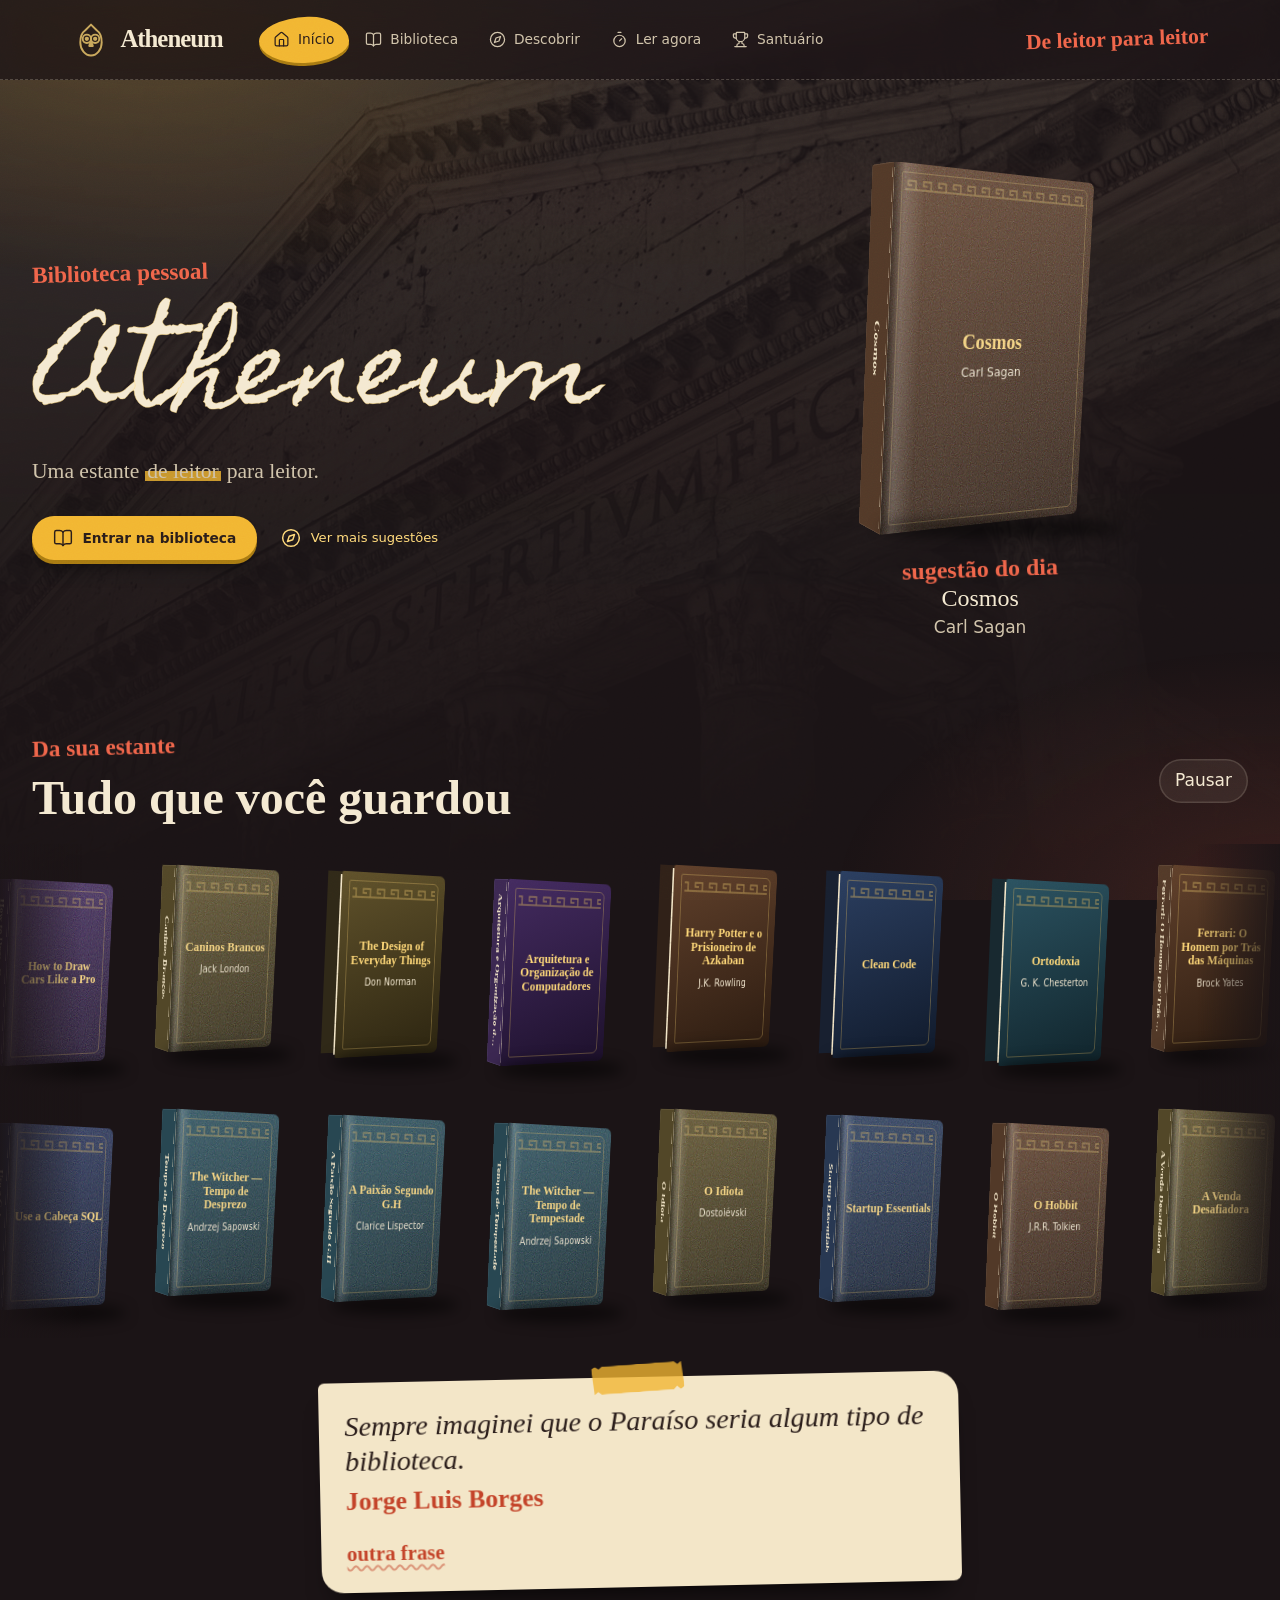
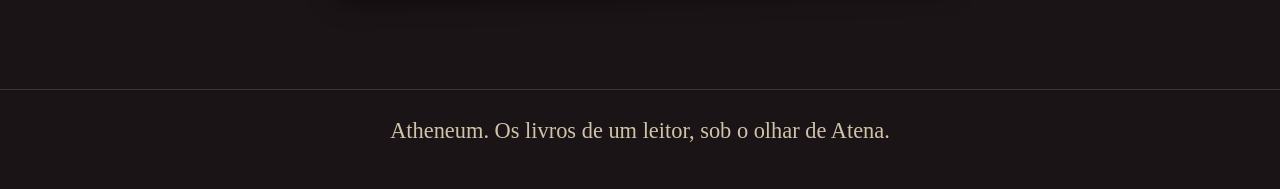
==== index.html @ 056f15be "first commit" ====
<!DOCTYPE html>
<html lang="pt-BR">
<head>
  <meta charset="UTF-8">
  <meta name="viewport" content="width=device-width, initial-scale=1">
  <title>Atheneum | A biblioteca de um leitor</title>
  <meta name="description" content="Atheneum: biblioteca pessoal para cadastrar livros, registrar a página atual, escrever anotações, montar listas e acompanhar o progresso de leitura. Sem conta, direto no navegador.">
  <meta name="theme-color" content="#1b1416">
  <meta name="robots" content="index, follow, max-image-preview:large">
  <!-- Troque SEU-DOMINIO pelo endereço publicado (ex.: atheneum.vercel.app) e rode: node scripts/gerar-seo.mjs -->
  <link rel="canonical" href="https://SEU-DOMINIO/">
  <meta property="og:type" content="website">
  <meta property="og:locale" content="pt_BR">
  <meta property="og:site_name" content="Atheneum">
  <meta property="og:title" content="Atheneum | Biblioteca pessoal">
  <meta property="og:description" content="Cadastre livros, registre a página atual, escreva anotações e monte listas. Sem conta, direto no navegador.">
  <meta property="og:url" content="https://SEU-DOMINIO/">
  <meta property="og:image" content="https://SEU-DOMINIO/img/fundo/pantheon-hero.jpg">
  <meta name="twitter:card" content="summary_large_image">
  <link rel="alternate" type="text/plain" href="llms.txt" title="Resumo para assistentes de IA">
  <!--SEO-INICIO-->
  <script type="application/ld+json">{"@context":"https://schema.org","@type":"CollectionPage","name":"Atheneum | Biblioteca pessoal","url":"https://SEU-DOMINIO/","inLanguage":"pt-BR","description":"Coleção pessoal de livros: clássicos, ficção e livros de ofício.","mainEntity":{"@type":"ItemList","numberOfItems":137,"itemListElement":[{"@type":"ListItem","position":1,"item":{"@type":"Book","name":"A Abolição do Homem","author":{"@type":"Person","name":"C. S. Lewis"}}},{"@type":"ListItem","position":2,"item":{"@type":"Book","name":"As Crônicas de Nárnia","author":{"@type":"Person","name":"C. S. Lewis"}}},{"@type":"ListItem","position":3,"item":{"@type":"Book","name":"Cartas de um Diabo a seu Aprendiz","author":{"@type":"Person","name":"C. S. Lewis"}}},{"@type":"ListItem","position":4,"item":{"@type":"Book","name":"Cristianismo Puro e Simples","author":{"@type":"Person","name":"C. S. Lewis"}}},{"@type":"ListItem","position":5,"item":{"@type":"Book","name":"O Grande Divórcio","author":{"@type":"Person","name":"C. S. Lewis"}}},{"@type":"ListItem","position":6,"item":{"@type":"Book","name":"O Peso da Glória","author":{"@type":"Person","name":"C. S. Lewis"}}},{"@type":"ListItem","position":7,"item":{"@type":"Book","name":"O Problema da Dor","author":{"@type":"Person","name":"C. S. Lewis"}}},{"@type":"ListItem","position":8,"item":{"@type":"Book","name":"Os Quatro Amores","author":{"@type":"Person","name":"C. S. Lewis"}}},{"@type":"ListItem","position":9,"item":{"@type":"Book","name":"Reflexões Cristãs","author":{"@type":"Person","name":"C. S. Lewis"}}},{"@type":"ListItem","position":10,"item":{"@type":"Book","name":"A Senhoria","author":{"@type":"Person","name":"Dostoiévski"}}},{"@type":"ListItem","position":11,"item":{"@type":"Book","name":"Crime e Castigo","author":{"@type":"Person","name":"Dostoiévski"}}},{"@type":"ListItem","position":12,"item":{"@type":"Book","name":"Memórias do Subsolo","author":{"@type":"Person","name":"Dostoiévski"}}},{"@type":"ListItem","position":13,"item":{"@type":"Book","name":"Noites Brancas","author":{"@type":"Person","name":"Dostoiévski"}}},{"@type":"ListItem","position":14,"item":{"@type":"Book","name":"O Idiota","author":{"@type":"Person","name":"Dostoiévski"}}},{"@type":"ListItem","position":15,"item":{"@type":"Book","name":"Os Irmãos Karamazov","author":{"@type":"Person","name":"Dostoiévski"}}},{"@type":"ListItem","position":16,"item":{"@type":"Book","name":"Gente Pobre","author":{"@type":"Person","name":"Dostoiévski"}}},{"@type":"ListItem","position":17,"item":{"@type":"Book","name":"A Inocência do Padre Brown","author":{"@type":"Person","name":"G. K. Chesterton"}}},{"@type":"ListItem","position":18,"item":{"@type":"Book","name":"A Sabedoria do Padre Brown","author":{"@type":"Person","name":"G. K. Chesterton"}}},{"@type":"ListItem","position":19,"item":{"@type":"Book","name":"O Homem Eterno","author":{"@type":"Person","name":"G. K. Chesterton"}}},{"@type":"ListItem","position":20,"item":{"@type":"Book","name":"O Homem que era Quinta-Feira","author":{"@type":"Person","name":"G. K. Chesterton"}}},{"@type":"ListItem","position":21,"item":{"@type":"Book","name":"O Que Há de Errado com o Mundo","author":{"@type":"Person","name":"G. K. Chesterton"}}},{"@type":"ListItem","position":22,"item":{"@type":"Book","name":"Ortodoxia","author":{"@type":"Person","name":"G. K. Chesterton"}}},{"@type":"ListItem","position":23,"item":{"@type":"Book","name":"A Morte de Ivan Ilitch","author":{"@type":"Person","name":"Liev Tolstói"}}},{"@type":"ListItem","position":24,"item":{"@type":"Book","name":"Guerra e Paz","author":{"@type":"Person","name":"Liev Tolstói"}}},{"@type":"ListItem","position":25,"item":{"@type":"Book","name":"De Quanta Terra Precisa o Homem","author":{"@type":"Person","name":"Liev Tolstói"}}},{"@type":"ListItem","position":26,"item":{"@type":"Book","name":"Anna Karienina","author":{"@type":"Person","name":"Liev Tolstói"}}},{"@type":"ListItem","position":27,"item":{"@type":"Book","name":"A Hora da Estrela","author":{"@type":"Person","name":"Clarice Lispector"}}},{"@type":"ListItem","position":28,"item":{"@type":"Book","name":"Água Viva","author":{"@type":"Person","name":"Clarice Lispector"}}},{"@type":"ListItem","position":29,"item":{"@type":"Book","name":"A Paixão Segundo G.H","author":{"@type":"Person","name":"Clarice Lispector"}}},{"@type":"ListItem","position":30,"item":{"@type":"Book","name":"Perto do Coração Selvagem","author":{"@type":"Person","name":"Clarice Lispector"}}},{"@type":"ListItem","position":31,"item":{"@type":"Book","name":"Ilíada","author":{"@type":"Person","name":"Homero"}}},{"@type":"ListItem","position":32,"item":{"@type":"Book","name":"Odisseia","author":{"@type":"Person","name":"Homero"}}},{"@type":"ListItem","position":33,"item":{"@type":"Book","name":"Meditações","author":{"@type":"Person","name":"Marco Aurélio"}}},{"@type":"ListItem","position":34,"item":{"@type":"Book","name":"Além do Bem e do Mal","author":{"@type":"Person","name":"Nietzsche"}}},{"@type":"ListItem","position":35,"item":{"@type":"Book","name":"A Arte de Ter Razão","author":{"@type":"Person","name":"Arthur Schopenhauer"}}},{"@type":"ListItem","position":36,"item":{"@type":"Book","name":"A República","author":{"@type":"Person","name":"Platão"}}},{"@type":"ListItem","position":37,"item":{"@type":"Book","name":"O Mito de Sísifo","author":{"@type":"Person","name":"Camus"}}},{"@type":"ListItem","position":38,"item":{"@type":"Book","name":"O Estrangeiro","author":{"@type":"Person","name":"Camus"}}},{"@type":"ListItem","position":39,"item":{"@type":"Book","name":"O Herói de Mil Faces","author":{"@type":"Person","name":"Joseph Campbell"}}},{"@type":"ListItem","position":40,"item":{"@type":"Book","name":"Confissões","author":{"@type":"Person","name":"Santo Agostinho"}}},{"@type":"ListItem","position":41,"item":{"@type":"Book","name":"Decadência do Ocidente","author":{"@type":"Person","name":"Spengler"}}},{"@type":"ListItem","position":42,"item":{"@type":"Book","name":"As Ideias Têm Consequências","author":{"@type":"Person","name":"Richard Weaver"}}},{"@type":"ListItem","position":43,"item":{"@type":"Book","name":"A Última Superstição: Refutando o Neoateísmo","author":{"@type":"Person","name":"Edward Feser"}}},{"@type":"ListItem","position":44,"item":{"@type":"Book","name":"O Ego é Seu Inimigo","author":{"@type":"Person","name":"Ryan Holiday"}}},{"@type":"ListItem","position":45,"item":{"@type":"Book","name":"O Erro de Descartes","author":{"@type":"Person","name":"Antônio Damásio"}}},{"@type":"ListItem","position":46,"item":{"@type":"Book","name":"Walden","author":{"@type":"Person","name":"Thoreau"}}},{"@type":"ListItem","position":47,"item":{"@type":"Book","name":"O Príncipe","author":{"@type":"Person","name":"Maquiavel"}}},{"@type":"ListItem","position":48,"item":{"@type":"Book","name":"A Arte da Guerra","author":{"@type":"Person","name":"Sun Tzu"}}},{"@type":"ListItem","position":49,"item":{"@type":"Book","name":"1984","author":{"@type":"Person","name":"George Orwell"}}},{"@type":"ListItem","position":50,"item":{"@type":"Book","name":"O Conde de Monte Cristo","author":{"@type":"Person","name":"Dumas"}}},{"@type":"ListItem","position":51,"item":{"@type":"Book","name":"Caninos Brancos","author":{"@type":"Person","name":"Jack London"}}},{"@type":"ListItem","position":52,"item":{"@type":"Book","name":"Caçando Carneiros","author":{"@type":"Person","name":"Murakami"}}},{"@type":"ListItem","position":53,"item":{"@type":"Book","name":"O Retrato de Dorian Gray","author":{"@type":"Person","name":"Oscar Wilde"}}},{"@type":"ListItem","position":54,"item":{"@type":"Book","name":"O Velho e o Mar","author":{"@type":"Person","name":"Hemingway"}}},{"@type":"ListItem","position":55,"item":{"@type":"Book","name":"Sidarta","author":{"@type":"Person","name":"Hermann Hesse"}}},{"@type":"ListItem","position":56,"item":{"@type":"Book","name":"O Despertar da Menina Prim"}},{"@type":"ListItem","position":57,"item":{"@type":"Book","name":"Sapiens","author":{"@type":"Person","name":"Yuval Noah Harari"}}},{"@type":"ListItem","position":58,"item":{"@type":"Book","name":"A Jornada da Humanidade","author":{"@type":"Person","name":"Oded Galor"}}},{"@type":"ListItem","position":59,"item":{"@type":"Book","name":"Princípios","author":{"@type":"Person","name":"Ray Dalio"}}},{"@type":"ListItem","position":60,"item":{"@type":"Book","name":"The Witcher — A Espada do Destino","author":{"@type":"Person","name":"Andrzej Sapowski"}}},{"@type":"ListItem","position":61,"item":{"@type":"Book","name":"The Witcher — A Senhora do Lago","author":{"@type":"Person","name":"Andrzej Sapowski"}}},{"@type":"ListItem","position":62,"item":{"@type":"Book","name":"The Witcher — A Torre da Andorinha","author":{"@type":"Person","name":"Andrzej Sapowski"}}},{"@type":"ListItem","position":63,"item":{"@type":"Book","name":"The Witcher — Batismo de Fogo","author":{"@type":"Person","name":"Andrzej Sapowski"}}},{"@type":"ListItem","position":64,"item":{"@type":"Book","name":"The Witcher — O Sangue dos Elfos","author":{"@type":"Person","name":"Andrzej Sapowski"}}},{"@type":"ListItem","position":65,"item":{"@type":"Book","name":"The Witcher — O Último Desejo","author":{"@type":"Person","name":"Andrzej Sapowski"}}},{"@type":"ListItem","position":66,"item":{"@type":"Book","name":"The Witcher — Tempo de Desprezo","author":{"@type":"Person","name":"Andrzej Sapowski"}}},{"@type":"ListItem","position":67,"item":{"@type":"Book","name":"The Witcher — Tempo de Tempestade","author":{"@type":"Person","name":"Andrzej Sapowski"}}},{"@type":"ListItem","position":68,"item":{"@type":"Book","name":"Harry Potter e a Câmara Secreta","author":{"@type":"Person","name":"J.K. Rowling"}}},{"@type":"ListItem","position":69,"item":{"@type":"Book","name":"Harry Potter e a Ordem da Fênix","author":{"@type":"Person","name":"J.K. Rowling"}}},{"@type":"ListItem","position":70,"item":{"@type":"Book","name":"Harry Potter e a Pedra Filosofal","author":{"@type":"Person","name":"J.K. Rowling"}}},{"@type":"ListItem","position":71,"item":{"@type":"Book","name":"Harry Potter e as Relíquias da Morte","author":{"@type":"Person","name":"J.K. Rowling"}}},{"@type":"ListItem","position":72,"item":{"@type":"Book","name":"Harry Potter e o Cálice de Fogo","author":{"@type":"Person","name":"J.K. Rowling"}}},{"@type":"ListItem","position":73,"item":{"@type":"Book","name":"Harry Potter e o Enigma do Príncipe","author":{"@type":"Person","name":"J.K. Rowling"}}},{"@type":"ListItem","position":74,"item":{"@type":"Book","name":"Harry Potter e o Prisioneiro de Azkaban","author":{"@type":"Person","name":"J.K. Rowling"}}},{"@type":"ListItem","position":75,"item":{"@type":"Book","name":"O Hobbit","author":{"@type":"Person","name":"J.R.R. Tolkien"}}},{"@type":"ListItem","position":76,"item":{"@type":"Book","name":"Senhor dos Anéis — A Sociedade do Anel","author":{"@type":"Person","name":"J.R.R. Tolkien"}}},{"@type":"ListItem","position":77,"item":{"@type":"Book","name":"Senhor dos Anéis — As Duas Torres","author":{"@type":"Person","name":"J.R.R. Tolkien"}}},{"@type":"ListItem","position":78,"item":{"@type":"Book","name":"Senhor dos Anéis — O Retorno do Rei","author":{"@type":"Person","name":"J.R.R. Tolkien"}}},{"@type":"ListItem","position":79,"item":{"@type":"Book","name":"O Silmarillion","author":{"@type":"Person","name":"J.R.R. Tolkien"}}},{"@type":"ListItem","position":80,"item":{"@type":"Book","name":"Contos Inacabados","author":{"@type":"Person","name":"J.R.R. Tolkien"}}},{"@type":"ListItem","position":81,"item":{"@type":"Book","name":"Os Filhos de Húrin","author":{"@type":"Person","name":"J.R.R. Tolkien"}}},{"@type":"ListItem","position":82,"item":{"@type":"Book","name":"Beren e Luthien","author":{"@type":"Person","name":"J.R.R. Tolkien"}}},{"@type":"ListItem","position":83,"item":{"@type":"Book","name":"A Queda de Gondolin","author":{"@type":"Person","name":"J.R.R. Tolkien"}}},{"@type":"ListItem","position":84,"item":{"@type":"Book","name":"A Queda de Númenor","author":{"@type":"Person","name":"J.R.R. Tolkien"}}},{"@type":"ListItem","position":85,"item":{"@type":"Book","name":"A Loja de Tudo"}},{"@type":"ListItem","position":86,"item":{"@type":"Book","name":"A Startup Enxuta"}},{"@type":"ListItem","position":87,"item":{"@type":"Book","name":"A Venda Desafiadora"}},{"@type":"ListItem","position":88,"item":{"@type":"Book","name":"Antifragile","author":{"@type":"Person","name":"Nassim Taleb"}}},{"@type":"ListItem","position":89,"item":{"@type":"Book","name":"Confissões de um Publicitário","author":{"@type":"Person","name":"David Ogilvy"}}},{"@type":"ListItem","position":90,"item":{"@type":"Book","name":"Elon Musk: Líderes e Números"}},{"@type":"ListItem","position":91,"item":{"@type":"Book","name":"Hábitos Atômicos","author":{"@type":"Person","name":"James Clear"}}},{"@type":"ListItem","position":92,"item":{"@type":"Book","name":"Made in America","author":{"@type":"Person","name":"Sam Walton"}}},{"@type":"ListItem","position":93,"item":{"@type":"Book","name":"Misbehaving","author":{"@type":"Person","name":"Richard Thaler"}}},{"@type":"ListItem","position":94,"item":{"@type":"Book","name":"Nada Pode me Ferir","author":{"@type":"Person","name":"David Goggins"}}},{"@type":"ListItem","position":95,"item":{"@type":"Book","name":"Never Split the Difference","author":{"@type":"Person","name":"Chris Voss"}}},{"@type":"ListItem","position":96,"item":{"@type":"Book","name":"O Homem mais Rico da Babilônia"}},{"@type":"ListItem","position":97,"item":{"@type":"Book","name":"O Investidor Inteligente","author":{"@type":"Person","name":"Benjamin Graham"}}},{"@type":"ListItem","position":98,"item":{"@type":"Book","name":"Princípios para a Ordem Mundial em Transformação","author":{"@type":"Person","name":"Ray Dalio"}}},{"@type":"ListItem","position":99,"item":{"@type":"Book","name":"Rápido e Devagar: Duas Formas de Pensar","author":{"@type":"Person","name":"Daniel Kahneman"}}},{"@type":"ListItem","position":100,"item":{"@type":"Book","name":"Startup: Manual do Empreendedor","author":{"@type":"Person","name":"Steve Blank"}}},{"@type":"ListItem","position":101,"item":{"@type":"Book","name":"Startup Essentials"}},{"@type":"ListItem","position":102,"item":{"@type":"Book","name":"The Creature From Jekyll Island"}},{"@type":"ListItem","position":103,"item":{"@type":"Book","name":"Algoritmos"}},{"@type":"ListItem","position":104,"item":{"@type":"Book","name":"Arquitetura e Organização de Computadores"}},{"@type":"ListItem","position":105,"item":{"@type":"Book","name":"Arquitetura Limpa"}},{"@type":"ListItem","position":106,"item":{"@type":"Book","name":"Clean Code"}},{"@type":"ListItem","position":107,"item":{"@type":"Book","name":"Código Limpo"}},{"@type":"ListItem","position":108,"item":{"@type":"Book","name":"Data Science do Zero"}},{"@type":"ListItem","position":109,"item":{"@type":"Book","name":"De Zero a Um","author":{"@type":"Person","name":"Peter Thiel"}}},{"@type":"ListItem","position":110,"item":{"@type":"Book","name":"Desenvolvimento Ágil Limpo"}},{"@type":"ListItem","position":111,"item":{"@type":"Book","name":"Entendendo Algoritmos"}},{"@type":"ListItem","position":112,"item":{"@type":"Book","name":"O Programador Pragmático"}},{"@type":"ListItem","position":113,"item":{"@type":"Book","name":"Padrões de Projetos: Soluções Reutilizáveis","author":{"@type":"Person","name":"Erich Gamma et al."}}},{"@type":"ListItem","position":114,"item":{"@type":"Book","name":"Use a Cabeça C#"}},{"@type":"ListItem","position":115,"item":{"@type":"Book","name":"Use a Cabeça Java"}},{"@type":"ListItem","position":116,"item":{"@type":"Book","name":"Use a Cabeça JavaScript"}},{"@type":"ListItem","position":117,"item":{"@type":"Book","name":"Use a Cabeça Padrões de Projetos"}},{"@type":"ListItem","position":118,"item":{"@type":"Book","name":"Use a Cabeça Python"}},{"@type":"ListItem","position":119,"item":{"@type":"Book","name":"Use a Cabeça Redes de Computador"}},{"@type":"ListItem","position":120,"item":{"@type":"Book","name":"Use a Cabeça SQL"}},{"@type":"ListItem","position":121,"item":{"@type":"Book","name":"Técnicas de Invasão"}},{"@type":"ListItem","position":122,"item":{"@type":"Book","name":"Domain-Driven Design"}},{"@type":"ListItem","position":123,"item":{"@type":"Book","name":"How to Draw and Sketch Objects"}},{"@type":"ListItem","position":124,"item":{"@type":"Book","name":"The Design of Everyday Things","author":{"@type":"Person","name":"Don Norman"}}},{"@type":"ListItem","position":125,"item":{"@type":"Book","name":"The Art of Electronics","author":{"@type":"Person","name":"Student Manual"}}},{"@type":"ListItem","position":126,"item":{"@type":"Book","name":"3D Automotive Design"}},{"@type":"ListItem","position":127,"item":{"@type":"Book","name":"Ferrari: O Homem por Trás das Máquinas","author":{"@type":"Person","name":"Brock Yates"}}},{"@type":"ListItem","position":128,"item":{"@type":"Book","name":"How to Build a Car"}},{"@type":"ListItem","position":129,"item":{"@type":"Book","name":"How to Design Cars"}},{"@type":"ListItem","position":130,"item":{"@type":"Book","name":"How to Draw Cars Like a Pro"}},{"@type":"ListItem","position":131,"item":{"@type":"Book","name":"How to Draw Hotwheels"}},{"@type":"ListItem","position":132,"item":{"@type":"Book","name":"Manual de Tecnologia Alternativa"}},{"@type":"ListItem","position":133,"item":{"@type":"Book","name":"Art of Game Design"}},{"@type":"ListItem","position":134,"item":{"@type":"Book","name":"Game Programming Patterns"}},{"@type":"ListItem","position":135,"item":{"@type":"Book","name":"Level Up! The Guide to Great Video Game Design","author":{"@type":"Person","name":"Scott Rogers"}}},{"@type":"ListItem","position":136,"item":{"@type":"Book","name":"Programming Game AI by Example"}},{"@type":"ListItem","position":137,"item":{"@type":"Book","name":"Story"}}]}}</script>
  <!--SEO-FIM-->

  <!-- Ícone da aba do navegador. Para trocar, substitua img/logo/favicon.svg -->
  <link rel="icon" type="image/svg+xml" href="img/logo/favicon.svg">

  <link rel="stylesheet" href="css/fontes.css">

  <!-- Estilos (a ordem importa: base primeiro) -->
  <link rel="stylesheet" href="css/base.css">
  <link rel="stylesheet" href="css/layout.css">
  <link rel="stylesheet" href="css/livros.css">
  <link rel="stylesheet" href="css/animacoes.css">
  <link rel="stylesheet" href="css/aplicativo.css">
  <link rel="stylesheet" href="css/imersao.css">
  <link rel="stylesheet" href="css/leitores.css">
  <link rel="stylesheet" href="css/vidro.css">
  <link rel="stylesheet" href="css/humano.css">
  <link rel="stylesheet" href="css/descobrir.css">
  <link rel="stylesheet" href="css/organizacao.css">
</head>

<body>
  <svg class="oculto-svg" width="0" height="0" aria-hidden="true" focusable="false">
    <filter id="vidro-refracao" x="-5%" y="-5%" width="110%" height="110%" color-interpolation-filters="sRGB">
      <feTurbulence type="fractalNoise" baseFrequency="0.012 0.02" numOctaves="2" seed="7" result="ruido"/>
      <feDisplacementMap in="SourceGraphic" in2="ruido" scale="9" xChannelSelector="R" yChannelSelector="G"/>
    </filter>
  </svg>
  <div class="entrada" id="entrada" aria-hidden="true" hidden><span></span><span></span></div>
  <a class="pular" href="#inicio">Pular para o conteúdo</a>

  <!-- Barra Superior -->
  <header class="topo">
    <a class="marca" href="#inicio" aria-label="Atheneum, início">
      <img class="marca__logo" id="arte-marca" src="img/logo/logo.svg" alt="">
      <span class="marca__nome">Atheneum<span class="marca__ponto">.</span></span>
    </a>
    <nav class="abas" id="navegacao" aria-label="Áreas do Atheneum">
      <button class="aba" type="button" data-pagina="inicio" data-icone="inicio" aria-controls="inicio" aria-pressed="true"><span>Início</span></button>
      <button class="aba" type="button" data-pagina="biblioteca" data-icone="livro" aria-controls="biblioteca" aria-pressed="false"><span>Biblioteca</span></button>
      <button class="aba" type="button" data-pagina="descobrir" data-icone="compasso" aria-controls="descobrir" aria-pressed="false"><span>Descobrir</span></button>
      <button class="aba" type="button" data-pagina="leitura" data-icone="relogio" aria-controls="leitura" aria-pressed="false"><span>Ler agora</span></button>
      <button class="aba" type="button" data-pagina="santuario" data-icone="trofeu" aria-controls="santuario" aria-pressed="false"><span>Santuário</span></button>
    </nav>
    <span class="topo__legenda">De leitor para leitor</span>
  </header>

  <main class="inicio" id="inicio" tabindex="-1" aria-labelledby="inicio-titulo">
    <section class="inicio__hero">
      <div class="inicio__introducao">
        <p class="sobretitulo" id="inicio-saudacao">Biblioteca pessoal</p>
        <h1 class="assinatura" id="inicio-titulo"><svg class="assinatura__svg" viewBox="-80 -1120 5743 1520" aria-hidden="true" focusable="false"><path pathLength="1" style="--i:0" d="M1005.0 -257.0Q1003.0 -230.0 994.5 -216.5Q986.0 -203.0 976.5 -192.0Q967.0 -181.0 957.5 -167.0Q948.0 -153.0 943.0 -125.0Q910.0 -112.0 895.0 -94.5Q880.0 -77.0 869.5 -62.0Q859.0 -47.0 844.5 -39.0Q830.0 -31.0 797.0 -36.0Q792.0 -42.0 786.5 -47.0Q781.0 -52.0 774.0 -57.0Q766.0 -36.0 753.5 -29.0Q741.0 -22.0 726.0 -19.5Q711.0 -17.0 695.0 -13.0Q679.0 -9.0 664.0 7.0Q626.0 2.0 603.5 -10.0Q581.0 -22.0 568.0 -36.5Q555.0 -51.0 547.5 -67.5Q540.0 -84.0 532.0 -99.0Q524.0 -114.0 512.5 -126.5Q501.0 -139.0 479.0 -146.0Q469.0 -149.0 462.5 -147.0Q456.0 -145.0 451.0 -140.0Q446.0 -135.0 441.5 -128.5Q437.0 -122.0 431.0 -117.0L420.0 -128.0Q411.0 -104.0 393.5 -90.5Q376.0 -77.0 353.5 -70.5Q331.0 -64.0 306.5 -62.5Q282.0 -61.0 260.0 -61.0Q249.0 -37.0 233.0 -25.0Q217.0 -13.0 197.5 -7.0Q178.0 -1.0 157.0 2.0Q136.0 5.0 114.0 11.0Q105.0 9.0 94.5 12.0Q84.0 15.0 73.5 18.5Q63.0 22.0 52.5 24.0Q42.0 26.0 35.0 22.0Q26.0 17.0 26.0 10.0Q26.0 3.0 21.0 -3.0H19.0Q-2.0 -5.0 -15.0 -16.5Q-28.0 -28.0 -37.5 -44.0Q-47.0 -60.0 -54.0 -78.0Q-61.0 -96.0 -68.0 -111.0Q-68.0 -133.0 -70.5 -159.5Q-73.0 -186.0 -71.0 -212.5Q-69.0 -239.0 -60.0 -262.0Q-51.0 -285.0 -30.0 -299.0L-27.0 -301.0L-38.0 -310.0Q-25.0 -321.0 -22.5 -331.5Q-20.0 -342.0 -21.0 -357.0Q-14.0 -368.0 -5.5 -376.5Q3.0 -385.0 12.0 -393.0Q37.0 -419.0 57.0 -447.0Q77.0 -475.0 77.0 -513.0Q77.0 -518.0 76.5 -522.0Q76.0 -526.0 76.0 -531.0Q90.0 -535.0 102.5 -544.5Q115.0 -554.0 127.0 -563.5Q139.0 -573.0 152.0 -579.0Q165.0 -585.0 179.0 -582.0Q177.0 -588.0 175.0 -593.0Q173.0 -598.0 173.0 -604.0Q173.0 -621.0 185.5 -634.0Q198.0 -647.0 208.0 -657.0Q216.0 -665.0 226.0 -676.5Q236.0 -688.0 241.0 -693.0L235.0 -699.0Q250.0 -700.0 257.0 -708.5Q264.0 -717.0 270.5 -726.0Q277.0 -735.0 285.0 -742.5Q293.0 -750.0 309.0 -750.0H312.0Q320.0 -766.0 336.0 -778.5Q352.0 -791.0 369.5 -803.0Q387.0 -815.0 404.0 -828.0Q421.0 -841.0 430.0 -860.0Q445.0 -865.0 456.0 -873.5Q467.0 -882.0 477.5 -889.5Q488.0 -897.0 500.5 -903.0Q513.0 -909.0 531.0 -910.0Q536.0 -915.0 544.0 -923.0Q552.0 -931.0 557.0 -931.0Q562.0 -931.0 563.5 -927.5Q565.0 -924.0 567.0 -921.0Q573.0 -926.0 583.5 -924.5Q594.0 -923.0 605.0 -918.0Q616.0 -913.0 626.0 -907.0Q636.0 -901.0 642.0 -898.0Q667.0 -836.0 648.0 -771.0Q643.0 -771.0 637.0 -770.5Q631.0 -770.0 625.0 -770.0Q625.0 -774.0 630.0 -779.0Q635.0 -784.0 637.0 -786.0Q625.0 -792.0 619.0 -802.5Q613.0 -813.0 608.0 -823.5Q603.0 -834.0 595.5 -842.5Q588.0 -851.0 572.0 -853.0Q550.0 -856.0 531.0 -845.5Q512.0 -835.0 496.0 -822.5Q480.0 -810.0 466.0 -799.5Q452.0 -789.0 439.0 -791.0Q433.0 -779.0 425.5 -771.0Q418.0 -763.0 411.5 -755.0Q405.0 -747.0 401.5 -737.0Q398.0 -727.0 402.0 -711.0Q366.0 -677.0 328.5 -645.5Q291.0 -614.0 259.0 -575.0L248.0 -586.0Q248.0 -579.0 243.5 -573.5Q239.0 -568.0 235.0 -562.0Q231.0 -556.0 228.5 -548.5Q226.0 -541.0 229.0 -532.0Q221.0 -527.0 215.5 -520.5Q210.0 -514.0 205.0 -506.0Q199.0 -497.0 192.5 -489.5Q186.0 -482.0 176.0 -475.0L175.0 -474.0Q176.0 -464.0 176.0 -455.0Q176.0 -446.0 176.0 -435.0Q165.0 -418.0 149.0 -403.0Q133.0 -388.0 118.0 -372.5Q103.0 -357.0 91.5 -339.0Q80.0 -321.0 78.0 -299.0Q61.0 -293.0 54.0 -279.0Q47.0 -265.0 43.0 -250.0Q39.0 -235.0 36.0 -221.0Q33.0 -207.0 24.0 -200.0L33.0 -191.0Q7.0 -176.0 -5.0 -154.0Q-17.0 -132.0 -9.0 -102.0L-8.0 -101.0V-100.0Q21.0 -75.0 51.0 -73.0Q81.0 -71.0 116.0 -76.0Q132.0 -78.0 146.5 -78.5Q161.0 -79.0 175.0 -79.0H177.0Q191.0 -93.0 207.0 -96.5Q223.0 -100.0 242.0 -100.0Q258.0 -100.0 273.0 -102.0Q288.0 -104.0 299.0 -117.0Q303.0 -121.0 305.0 -125.0Q307.0 -129.0 310.0 -133.0Q312.0 -135.0 314.0 -137.0Q316.0 -139.0 318.0 -141.0Q340.0 -136.0 359.0 -146.5Q378.0 -157.0 395.5 -172.0Q413.0 -187.0 430.5 -202.5Q448.0 -218.0 466.0 -224.0Q489.0 -247.0 496.5 -274.0Q504.0 -301.0 506.0 -331.0Q507.0 -346.0 508.5 -359.0Q510.0 -372.0 513.5 -383.5Q517.0 -395.0 524.0 -405.5Q531.0 -416.0 544.0 -427.0L546.0 -429.0Q544.0 -437.0 542.0 -443.0Q540.0 -449.0 540.0 -458.0Q540.0 -477.0 547.0 -494.0Q554.0 -511.0 562.5 -528.5Q571.0 -546.0 578.0 -566.0Q585.0 -586.0 585.0 -611.0Q599.0 -635.0 616.0 -660.0Q633.0 -685.0 653.0 -708.0Q673.0 -731.0 696.0 -749.0Q719.0 -767.0 746.0 -777.0Q759.0 -776.0 772.5 -774.5Q786.0 -773.0 798.0 -771.0Q792.0 -757.0 792.0 -738.5Q792.0 -720.0 790.5 -702.5Q789.0 -685.0 782.0 -671.0Q775.0 -657.0 756.0 -651.0Q758.0 -648.0 758.5 -639.5Q759.0 -631.0 759.0 -627.0Q759.0 -597.0 746.0 -570.0Q733.0 -543.0 716.5 -516.5Q700.0 -490.0 684.5 -463.0Q669.0 -436.0 663.0 -408.0Q660.0 -395.0 649.5 -384.0Q639.0 -373.0 628.5 -362.0Q618.0 -351.0 611.5 -338.5Q605.0 -326.0 610.0 -311.0Q602.0 -298.0 591.5 -289.5Q581.0 -281.0 573.0 -272.5Q565.0 -264.0 562.0 -252.0Q559.0 -240.0 566.0 -221.0H567.0V-220.0Q578.0 -203.0 584.0 -185.0Q590.0 -167.0 597.5 -150.0Q605.0 -133.0 617.5 -119.0Q630.0 -105.0 653.0 -98.0Q655.0 -109.0 662.0 -109.5Q669.0 -110.0 677.0 -110.0Q682.0 -105.0 687.0 -100.5Q692.0 -96.0 697.0 -91.0Q741.0 -91.0 767.0 -94.0Q793.0 -97.0 811.5 -105.0Q830.0 -113.0 848.0 -128.5Q866.0 -144.0 895.0 -169.0Q922.0 -192.0 949.0 -214.5Q976.0 -237.0 1005.0 -257.0ZM673.0 -542.0Q668.0 -553.0 656.0 -553.0Q644.0 -553.0 634.0 -552.0Q642.0 -544.0 648.5 -534.0Q655.0 -524.0 661.0 -515.0Q666.0 -520.0 671.5 -527.0Q677.0 -534.0 673.0 -542.0Z"/><path pathLength="1" style="--i:1" d="M1624.0 -723.0Q1610.0 -708.0 1593.0 -707.5Q1576.0 -707.0 1559.5 -710.0Q1543.0 -713.0 1527.5 -712.5Q1512.0 -712.0 1501.0 -696.0Q1485.0 -700.0 1468.0 -697.5Q1451.0 -695.0 1433.0 -690.5Q1415.0 -686.0 1397.0 -682.0Q1379.0 -678.0 1361.0 -679.0L1344.0 -696.0Q1337.0 -685.0 1324.5 -682.5Q1312.0 -680.0 1300.0 -688.0Q1279.0 -674.0 1258.0 -675.0Q1237.0 -676.0 1217.0 -676.5Q1197.0 -677.0 1179.5 -668.5Q1162.0 -660.0 1150.0 -627.0Q1141.0 -604.0 1133.0 -580.5Q1125.0 -557.0 1117.0 -534.0Q1095.0 -474.0 1072.5 -415.5Q1050.0 -357.0 1022.0 -300.0Q1020.0 -255.0 1024.0 -209.0Q1028.0 -163.0 1033.0 -118.0Q1029.0 -106.0 1030.5 -93.0Q1032.0 -80.0 1037.0 -67.0Q1042.0 -54.0 1049.0 -42.5Q1056.0 -31.0 1064.0 -22.0L1082.0 -39.0L1107.0 -4.0Q1117.0 -17.0 1130.5 -31.5Q1144.0 -46.0 1159.0 -58.5Q1174.0 -71.0 1190.5 -79.5Q1207.0 -88.0 1224.0 -91.0Q1231.0 -98.0 1237.0 -106.0Q1243.0 -114.0 1250.0 -119.5Q1257.0 -125.0 1265.5 -127.5Q1274.0 -130.0 1286.0 -126.0Q1318.0 -144.0 1343.0 -171.5Q1368.0 -199.0 1393.0 -226.5Q1418.0 -254.0 1445.5 -277.0Q1473.0 -300.0 1510.0 -309.0Q1486.0 -251.0 1449.0 -196.5Q1412.0 -142.0 1366.0 -99.0Q1354.0 -85.0 1336.0 -74.0Q1328.0 -69.0 1319.0 -63.5Q1310.0 -58.0 1302.0 -53.0Q1275.0 -35.0 1250.0 -14.5Q1225.0 6.0 1202.0 31.0Q1199.0 25.0 1194.0 23.0Q1189.0 21.0 1182.5 21.0Q1176.0 21.0 1169.5 22.0Q1163.0 23.0 1158.0 22.0Q1139.0 36.0 1108.5 44.5Q1078.0 53.0 1054.0 48.0Q1047.0 46.0 1035.0 40.5Q1023.0 35.0 1017.0 31.0Q978.0 5.0 958.5 -33.5Q939.0 -72.0 937.0 -118.0L929.0 -126.0Q942.0 -138.0 945.5 -150.0Q949.0 -162.0 947.5 -174.5Q946.0 -187.0 942.5 -200.5Q939.0 -214.0 938.0 -228.0Q937.0 -237.0 938.5 -243.0Q940.0 -249.0 942.0 -257.0Q950.0 -289.0 957.0 -319.5Q964.0 -350.0 972.0 -381.0Q992.0 -457.0 1018.5 -531.5Q1045.0 -606.0 1074.0 -679.0Q1058.0 -685.0 1042.0 -686.5Q1026.0 -688.0 1009.5 -688.0Q993.0 -688.0 976.5 -689.0Q960.0 -690.0 944.0 -696.0Q937.0 -699.0 937.0 -699.5Q937.0 -700.0 929.0 -700.0Q924.0 -700.0 915.0 -698.5Q906.0 -697.0 897.0 -697.0Q888.0 -697.0 880.5 -699.0Q873.0 -701.0 872.0 -708.0V-718.0Q873.0 -734.0 879.0 -739.5Q885.0 -745.0 894.0 -746.5Q903.0 -748.0 914.0 -748.5Q925.0 -749.0 935.0 -755.0Q963.0 -749.0 988.0 -746.5Q1013.0 -744.0 1036.5 -747.0Q1060.0 -750.0 1082.5 -760.0Q1105.0 -770.0 1127.0 -790.0Q1143.0 -821.0 1151.0 -856.5Q1159.0 -892.0 1169.5 -926.5Q1180.0 -961.0 1197.0 -990.5Q1214.0 -1020.0 1249.0 -1040.0Q1265.0 -1042.0 1277.0 -1036.0Q1289.0 -1030.0 1301.0 -1023.0Q1296.0 -1009.0 1293.0 -994.0Q1290.0 -979.0 1286.5 -964.0Q1283.0 -949.0 1278.0 -935.0Q1273.0 -921.0 1263.0 -909.0Q1276.0 -904.0 1278.0 -897.0Q1280.0 -890.0 1276.0 -882.0Q1272.0 -874.0 1266.0 -865.0Q1260.0 -856.0 1259.0 -849.0Q1248.0 -848.0 1240.5 -835.0Q1233.0 -822.0 1225.0 -815.0Q1217.0 -798.0 1228.0 -786.0Q1239.0 -774.0 1248.0 -763.0Q1257.0 -760.0 1266.0 -762.5Q1275.0 -765.0 1282.5 -768.0Q1290.0 -771.0 1297.0 -771.0Q1304.0 -771.0 1310.0 -763.0Q1320.0 -774.0 1330.0 -772.5Q1340.0 -771.0 1350.0 -767.5Q1360.0 -764.0 1370.0 -764.5Q1380.0 -765.0 1389.0 -780.0Q1401.0 -786.0 1411.5 -783.0Q1422.0 -780.0 1431.0 -775.5Q1440.0 -771.0 1448.5 -768.5Q1457.0 -766.0 1466.0 -772.0Q1481.0 -770.0 1499.5 -771.0Q1518.0 -772.0 1536.5 -775.0Q1555.0 -778.0 1573.5 -782.5Q1592.0 -787.0 1607.0 -790.0Q1622.0 -781.0 1625.0 -774.0Q1628.0 -767.0 1626.5 -760.0Q1625.0 -753.0 1622.5 -744.5Q1620.0 -736.0 1624.0 -723.0Z"/><path pathLength="1" style="--i:2" d="M2024.0 -119.0Q2003.0 -74.0 1984.0 -48.0Q1965.0 -22.0 1941.5 -4.5Q1918.0 13.0 1885.0 28.0Q1852.0 43.0 1802.0 66.0Q1782.0 61.0 1763.0 63.5Q1744.0 66.0 1726.5 67.0Q1709.0 68.0 1693.0 63.5Q1677.0 59.0 1664.0 39.0H1649.0Q1650.0 26.0 1646.5 11.5Q1643.0 -3.0 1627.0 -5.0Q1637.0 -16.0 1640.0 -29.5Q1643.0 -43.0 1644.5 -57.0Q1646.0 -71.0 1649.0 -84.0Q1652.0 -97.0 1664.0 -106.0Q1652.0 -122.0 1654.5 -138.5Q1657.0 -155.0 1665.5 -171.5Q1674.0 -188.0 1683.5 -204.5Q1693.0 -221.0 1693.0 -238.0Q1684.0 -244.0 1676.5 -254.5Q1669.0 -265.0 1656.0 -260.0Q1629.0 -234.0 1602.0 -210.5Q1575.0 -187.0 1549.5 -162.0Q1524.0 -137.0 1501.5 -109.5Q1479.0 -82.0 1460.0 -49.0Q1443.0 -46.0 1434.0 -33.0Q1425.0 -20.0 1418.0 -5.5Q1411.0 9.0 1402.5 22.0Q1394.0 35.0 1379.0 39.0Q1374.0 55.0 1368.5 71.5Q1363.0 88.0 1358.0 104.0Q1352.0 101.0 1342.5 99.0Q1333.0 97.0 1324.0 94.0Q1315.0 91.0 1308.0 86.5Q1301.0 82.0 1299.0 75.0Q1298.0 73.0 1298.5 66.5Q1299.0 60.0 1299.0 58.0Q1301.0 30.0 1313.5 5.5Q1326.0 -19.0 1340.0 -42.5Q1354.0 -66.0 1366.0 -90.0Q1378.0 -114.0 1379.0 -143.0Q1394.0 -143.0 1398.5 -152.0Q1403.0 -161.0 1405.5 -171.0Q1408.0 -181.0 1412.0 -189.0Q1416.0 -197.0 1430.0 -195.0Q1421.0 -207.0 1422.5 -221.5Q1424.0 -236.0 1430.0 -250.5Q1436.0 -265.0 1445.0 -278.5Q1454.0 -292.0 1460.0 -303.0Q1459.0 -317.0 1462.5 -331.0Q1466.0 -345.0 1475.0 -356.0Q1484.0 -367.0 1491.0 -377.0Q1498.0 -387.0 1505.0 -398.0Q1509.0 -403.0 1511.5 -409.0Q1514.0 -415.0 1517.0 -420.0Q1526.0 -433.0 1529.0 -447.5Q1532.0 -462.0 1535.5 -476.5Q1539.0 -491.0 1545.5 -502.5Q1552.0 -514.0 1569.0 -521.0Q1569.0 -532.0 1572.5 -541.5Q1576.0 -551.0 1580.0 -561.0Q1584.0 -571.0 1587.5 -580.5Q1591.0 -590.0 1591.0 -601.0Q1594.0 -606.0 1600.0 -611.0Q1606.0 -616.0 1611.0 -621.0Q1616.0 -626.0 1619.0 -631.5Q1622.0 -637.0 1620.0 -645.0Q1621.0 -658.0 1619.5 -672.0Q1618.0 -686.0 1627.0 -696.0Q1625.0 -709.0 1630.5 -717.0Q1636.0 -725.0 1644.0 -731.0Q1652.0 -737.0 1661.5 -742.5Q1671.0 -748.0 1678.0 -755.0Q1673.0 -762.0 1676.0 -771.0Q1679.0 -780.0 1684.5 -788.5Q1690.0 -797.0 1697.0 -805.0Q1704.0 -813.0 1707.0 -819.0Q1713.0 -831.0 1717.5 -843.0Q1722.0 -855.0 1728.0 -865.5Q1734.0 -876.0 1742.5 -885.0Q1751.0 -894.0 1765.0 -900.0Q1761.0 -920.0 1767.5 -931.0Q1774.0 -942.0 1785.5 -950.0Q1797.0 -958.0 1810.0 -965.5Q1823.0 -973.0 1831.0 -987.0Q1842.0 -990.0 1855.0 -993.5Q1868.0 -997.0 1881.0 -998.5Q1894.0 -1000.0 1906.0 -998.0Q1918.0 -996.0 1928.0 -987.0Q1932.0 -983.0 1933.0 -982.0Q1934.0 -981.0 1934.0 -980.5Q1934.0 -980.0 1934.5 -978.5Q1935.0 -977.0 1939.0 -973.0Q1943.0 -969.0 1947.0 -965.5Q1951.0 -962.0 1955.0 -957.0Q1956.0 -950.0 1955.0 -941.5Q1954.0 -933.0 1954.0 -925.0Q1954.0 -917.0 1956.5 -910.0Q1959.0 -903.0 1969.0 -900.0Q1961.0 -871.0 1962.0 -838.0Q1963.0 -805.0 1963.0 -771.5Q1963.0 -738.0 1958.0 -707.0Q1953.0 -676.0 1932.0 -652.0L1925.0 -601.0Q1912.0 -600.0 1907.0 -592.5Q1902.0 -585.0 1900.0 -575.0Q1898.0 -565.0 1896.5 -554.0Q1895.0 -543.0 1889.0 -536.0Q1881.0 -526.0 1873.0 -513.0Q1865.0 -500.0 1856.0 -489.0Q1847.0 -478.0 1835.5 -470.5Q1824.0 -463.0 1809.0 -463.0Q1807.0 -457.0 1801.0 -449.0Q1795.0 -441.0 1787.5 -433.5Q1780.0 -426.0 1772.0 -420.5Q1764.0 -415.0 1758.0 -413.0Q1750.0 -410.0 1743.5 -408.5Q1737.0 -407.0 1729.0 -402.0Q1720.0 -397.0 1711.0 -389.0Q1702.0 -381.0 1692.0 -375.0Q1682.0 -369.0 1671.0 -366.5Q1660.0 -364.0 1649.0 -369.0Q1636.0 -353.0 1619.5 -349.5Q1603.0 -346.0 1587.5 -344.5Q1572.0 -343.0 1558.5 -337.5Q1545.0 -332.0 1538.0 -313.0Q1536.0 -311.0 1534.5 -304.5Q1533.0 -298.0 1533.0 -296.0Q1533.0 -285.0 1532.0 -269.0Q1531.0 -253.0 1540.0 -245.0Q1576.0 -262.0 1608.5 -285.5Q1641.0 -309.0 1678.0 -325.0L1685.0 -317.0Q1688.0 -339.0 1704.0 -339.5Q1720.0 -340.0 1737.0 -339.0H1744.0Q1746.0 -339.0 1747.5 -339.5Q1749.0 -340.0 1751.0 -340.0Q1770.0 -340.0 1776.0 -325.0Q1782.0 -310.0 1787.0 -296.0Q1776.0 -284.0 1769.5 -267.5Q1763.0 -251.0 1757.5 -233.0Q1752.0 -215.0 1745.5 -197.5Q1739.0 -180.0 1728.0 -165.0Q1737.0 -160.0 1736.0 -154.0Q1735.0 -148.0 1732.5 -142.0Q1730.0 -136.0 1731.0 -130.5Q1732.0 -125.0 1744.0 -122.0Q1734.0 -115.0 1730.5 -105.5Q1727.0 -96.0 1724.5 -85.5Q1722.0 -75.0 1719.0 -65.5Q1716.0 -56.0 1707.0 -49.0Q1711.0 -40.0 1713.5 -31.5Q1716.0 -23.0 1714.0 -12.0Q1728.0 6.0 1742.5 8.0Q1757.0 10.0 1771.0 6.0Q1785.0 2.0 1800.0 -2.0Q1815.0 -6.0 1831.0 0.0Q1859.0 -19.0 1870.0 -23.0Q1881.0 -27.0 1887.5 -29.0Q1894.0 -31.0 1903.0 -38.0Q1912.0 -45.0 1937.0 -69.0Q1962.0 -76.0 1981.5 -92.0Q2001.0 -108.0 2024.0 -119.0ZM1875.0 -936.0Q1876.0 -924.0 1869.5 -917.5Q1863.0 -911.0 1855.0 -905.5Q1847.0 -900.0 1839.5 -894.5Q1832.0 -889.0 1831.0 -878.0Q1818.0 -872.0 1814.0 -862.0Q1810.0 -852.0 1807.5 -841.5Q1805.0 -831.0 1800.0 -821.0Q1795.0 -811.0 1780.0 -805.0L1787.0 -798.0Q1754.0 -768.0 1734.5 -727.0Q1715.0 -686.0 1700.0 -645.0Q1686.0 -630.0 1680.0 -611.5Q1674.0 -593.0 1668.5 -574.5Q1663.0 -556.0 1654.5 -539.5Q1646.0 -523.0 1627.0 -514.0Q1637.0 -501.0 1634.5 -490.0Q1632.0 -479.0 1624.0 -469.0Q1616.0 -459.0 1607.5 -449.0Q1599.0 -439.0 1598.0 -427.0Q1617.0 -423.0 1635.5 -428.0Q1654.0 -433.0 1672.0 -442.5Q1690.0 -452.0 1706.0 -464.0Q1722.0 -476.0 1737.0 -485.0L1744.0 -478.0Q1789.0 -503.0 1818.5 -538.5Q1848.0 -574.0 1875.0 -616.0Q1866.0 -623.0 1867.0 -631.0Q1869.0 -636.0 1872.0 -643.0Q1875.0 -650.0 1877.0 -655.0Q1887.0 -685.0 1892.0 -711.0Q1905.0 -765.0 1910.5 -819.5Q1916.0 -874.0 1918.0 -929.0Z"/><path pathLength="1" style="--i:3" d="M2724.0 -306.0Q2715.0 -297.0 2710.5 -292.0Q2706.0 -287.0 2702.5 -282.5Q2699.0 -278.0 2694.5 -273.0Q2690.0 -268.0 2681.0 -258.0Q2673.0 -250.0 2666.0 -241.0Q2659.0 -232.0 2650.0 -225.0Q2638.0 -228.0 2631.5 -222.0Q2625.0 -216.0 2619.5 -208.5Q2614.0 -201.0 2609.5 -194.5Q2605.0 -188.0 2598.0 -189.0Q2574.0 -176.0 2550.0 -166.5Q2526.0 -157.0 2504.0 -139.0L2496.0 -147.0L2392.0 -97.0Q2387.0 -95.0 2382.0 -91.0Q2377.0 -87.0 2372.0 -84.0Q2350.0 -72.0 2326.5 -62.5Q2303.0 -53.0 2280.0 -45.0L2267.0 -41.0Q2275.0 -21.0 2267.0 -13.0Q2259.0 -5.0 2244.0 -1.5Q2229.0 2.0 2211.0 3.0Q2193.0 4.0 2183.0 10.0Q2171.0 8.0 2158.5 8.5Q2146.0 9.0 2133.0 11.0Q2119.0 13.0 2107.0 13.0Q2095.0 13.0 2081.0 10.0H2079.0Q2062.0 18.0 2049.5 13.5Q2037.0 9.0 2027.0 -1.5Q2017.0 -12.0 2008.5 -26.5Q2000.0 -41.0 1991.0 -53.0Q1985.0 -61.0 1976.0 -76.0Q1967.0 -91.0 1960.5 -108.0Q1954.0 -125.0 1952.5 -142.5Q1951.0 -160.0 1960.0 -173.0Q1969.0 -186.0 1974.5 -201.0Q1980.0 -216.0 1980.0 -236.0Q1980.0 -243.0 1979.5 -249.0Q1979.0 -255.0 1979.0 -262.0Q1984.0 -262.0 1990.0 -261.5Q1996.0 -261.0 2001.5 -261.5Q2007.0 -262.0 2010.5 -265.5Q2014.0 -269.0 2014.0 -278.0Q2014.0 -283.0 2010.5 -286.0Q2007.0 -289.0 2006.0 -292.0Q2012.0 -301.0 2017.5 -306.5Q2023.0 -312.0 2027.0 -317.5Q2031.0 -323.0 2033.0 -330.5Q2035.0 -338.0 2032.0 -351.0Q2044.0 -372.0 2060.5 -388.5Q2077.0 -405.0 2095.0 -419.5Q2113.0 -434.0 2132.0 -448.0Q2151.0 -462.0 2168.0 -478.0Q2187.0 -470.0 2198.5 -478.0Q2210.0 -486.0 2219.0 -495.5Q2228.0 -505.0 2237.0 -511.0Q2246.0 -517.0 2261.0 -506.0L2263.0 -504.0Q2290.0 -531.0 2317.5 -528.0Q2345.0 -525.0 2364.5 -510.0Q2384.0 -495.0 2390.0 -475.5Q2396.0 -456.0 2379.0 -449.0Q2390.0 -438.0 2390.0 -423.0Q2390.0 -408.0 2382.0 -397.0Q2373.0 -385.0 2366.5 -372.5Q2360.0 -360.0 2353.0 -346.0Q2343.0 -323.0 2331.0 -302.5Q2319.0 -282.0 2297.0 -268.0Q2279.0 -273.0 2272.5 -264.0Q2266.0 -255.0 2263.0 -244.5Q2260.0 -234.0 2256.0 -228.0Q2252.0 -222.0 2239.0 -232.0L2237.0 -234.0L2235.0 -232.0Q2227.0 -224.0 2222.5 -214.0Q2218.0 -204.0 2210.0 -199.0Q2201.0 -202.0 2191.0 -204.0Q2181.0 -206.0 2172.0 -208.0Q2172.0 -187.0 2164.0 -175.0Q2156.0 -163.0 2143.5 -155.5Q2131.0 -148.0 2115.0 -143.5Q2099.0 -139.0 2083.5 -132.5Q2068.0 -126.0 2054.5 -116.5Q2041.0 -107.0 2033.0 -90.0Q2043.0 -79.0 2058.0 -77.5Q2073.0 -76.0 2089.0 -77.5Q2105.0 -79.0 2120.5 -79.0Q2136.0 -79.0 2148.0 -71.0L2149.0 -70.0L2150.0 -71.0Q2174.0 -74.0 2196.5 -82.5Q2219.0 -91.0 2240.5 -100.5Q2262.0 -110.0 2284.5 -118.5Q2307.0 -127.0 2331.0 -131.0Q2336.0 -123.0 2344.5 -122.0Q2353.0 -121.0 2361.0 -123.0L2362.0 -125.0Q2364.0 -132.0 2366.0 -137.5Q2368.0 -143.0 2372.0 -150.0Q2379.0 -161.0 2389.0 -167.0Q2399.0 -173.0 2410.5 -176.0Q2422.0 -179.0 2435.0 -180.0Q2448.0 -181.0 2461.0 -183.0H2463.0L2464.0 -186.0Q2468.0 -198.0 2474.5 -202.5Q2481.0 -207.0 2488.5 -209.0Q2496.0 -211.0 2504.5 -212.0Q2513.0 -213.0 2521.0 -218.0Q2539.0 -212.0 2551.0 -222.0Q2563.0 -232.0 2574.0 -243.0L2582.0 -233.0L2585.0 -237.0Q2600.0 -251.0 2607.5 -258.0Q2615.0 -265.0 2622.0 -270.5Q2629.0 -276.0 2638.5 -281.5Q2648.0 -287.0 2665.0 -298.0Q2679.0 -307.0 2692.5 -316.0Q2706.0 -325.0 2719.0 -336.0Q2724.0 -334.0 2724.0 -328.5Q2724.0 -323.0 2724.0 -318.0Q2723.0 -316.0 2722.5 -312.0Q2722.0 -308.0 2724.0 -306.0ZM2310.0 -431.0Q2309.0 -432.0 2308.5 -432.0Q2308.0 -432.0 2307.0 -433.0Q2286.0 -444.0 2272.0 -443.5Q2258.0 -443.0 2246.5 -435.5Q2235.0 -428.0 2225.5 -416.5Q2216.0 -405.0 2205.5 -395.5Q2195.0 -386.0 2181.0 -381.0Q2167.0 -376.0 2147.0 -382.0Q2144.0 -366.0 2141.5 -350.5Q2139.0 -335.0 2138.0 -319.0Q2121.0 -313.0 2111.5 -302.0Q2102.0 -291.0 2095.5 -278.0Q2089.0 -265.0 2083.5 -250.5Q2078.0 -236.0 2069.0 -223.0L2073.0 -218.0Q2077.0 -220.0 2082.0 -215.0Q2087.0 -210.0 2089.0 -208.0Q2100.0 -224.0 2118.5 -235.0Q2137.0 -246.0 2156.5 -255.5Q2176.0 -265.0 2194.0 -276.0Q2212.0 -287.0 2221.0 -305.0Q2253.0 -314.0 2269.0 -341.0Q2285.0 -368.0 2296.0 -397.0Q2298.0 -403.0 2303.5 -414.5Q2309.0 -426.0 2310.0 -431.0Z"/><path pathLength="1" style="--i:4" d="M3129.0 -36.0Q3130.0 -24.0 3125.0 -18.0Q3120.0 -12.0 3111.5 -9.0Q3103.0 -6.0 3093.0 -4.5Q3083.0 -3.0 3076.0 1.0Q3047.0 -2.0 3020.0 -7.5Q2993.0 -13.0 2970.0 -24.5Q2947.0 -36.0 2928.5 -55.0Q2910.0 -74.0 2897.0 -103.0Q2910.0 -124.0 2906.0 -149.5Q2902.0 -175.0 2898.5 -199.0Q2895.0 -223.0 2899.5 -243.0Q2904.0 -263.0 2934.0 -275.0Q2932.0 -286.0 2934.5 -299.0Q2937.0 -312.0 2927.0 -321.0Q2892.0 -309.0 2866.0 -287.0Q2840.0 -265.0 2816.5 -239.0Q2793.0 -213.0 2769.5 -186.5Q2746.0 -160.0 2718.0 -140.0Q2705.0 -139.0 2690.5 -141.5Q2676.0 -144.0 2666.0 -133.0Q2667.0 -126.0 2671.0 -121.0Q2675.0 -116.0 2677.5 -111.0Q2680.0 -106.0 2680.0 -100.5Q2680.0 -95.0 2673.0 -88.0Q2663.0 -78.0 2651.5 -71.5Q2640.0 -65.0 2629.5 -57.5Q2619.0 -50.0 2612.0 -40.0Q2605.0 -30.0 2605.0 -13.0Q2599.0 -16.0 2594.0 -14.5Q2589.0 -13.0 2584.5 -9.0Q2580.0 -5.0 2576.0 0.0Q2572.0 5.0 2568.0 8.0Q2566.0 13.0 2569.0 16.5Q2572.0 20.0 2576.0 24.0Q2572.0 35.0 2565.5 37.5Q2559.0 40.0 2551.5 38.0Q2544.0 36.0 2536.5 31.5Q2529.0 27.0 2523.0 24.0Q2520.0 11.0 2519.0 -6.0Q2518.0 -23.0 2520.0 -39.5Q2522.0 -56.0 2528.0 -71.0Q2534.0 -86.0 2546.0 -96.0Q2550.0 -99.0 2551.0 -99.5Q2552.0 -100.0 2552.0 -100.0Q2552.0 -100.0 2553.0 -100.5Q2554.0 -101.0 2557.0 -104.0Q2565.0 -113.0 2568.0 -123.5Q2571.0 -134.0 2573.0 -145.0Q2575.0 -156.0 2578.5 -166.5Q2582.0 -177.0 2591.0 -185.0Q2587.0 -201.0 2591.5 -213.5Q2596.0 -226.0 2603.5 -237.5Q2611.0 -249.0 2618.5 -260.5Q2626.0 -272.0 2628.0 -286.0Q2629.0 -291.0 2628.5 -295.5Q2628.0 -300.0 2628.0 -305.0Q2626.0 -321.0 2631.5 -329.5Q2637.0 -338.0 2645.5 -343.5Q2654.0 -349.0 2663.5 -355.0Q2673.0 -361.0 2680.0 -373.0Q2709.0 -359.0 2714.5 -335.5Q2720.0 -312.0 2718.0 -283.0Q2701.0 -272.0 2692.0 -252.5Q2683.0 -233.0 2680.0 -215.0Q2682.0 -209.0 2685.5 -208.5Q2689.0 -208.0 2693.5 -209.5Q2698.0 -211.0 2702.0 -213.0Q2706.0 -215.0 2710.0 -215.0Q2746.0 -240.0 2781.5 -271.0Q2817.0 -302.0 2837.0 -342.0Q2866.0 -356.0 2892.0 -374.5Q2918.0 -393.0 2949.0 -402.0L2972.0 -425.0Q2977.0 -417.0 2984.0 -421.5Q2991.0 -426.0 2998.0 -432.0Q3005.0 -438.0 3011.5 -439.0Q3018.0 -440.0 3024.0 -425.0Q3034.0 -399.0 3029.0 -374.5Q3024.0 -350.0 3013.5 -326.5Q3003.0 -303.0 2992.0 -279.0Q2981.0 -255.0 2979.0 -230.0Q2979.0 -224.0 2979.0 -217.5Q2979.0 -211.0 2978.0 -204.0Q2976.0 -183.0 2972.5 -158.5Q2969.0 -134.0 2975.0 -114.0Q2980.0 -96.0 2996.0 -82.0Q3012.0 -68.0 3024.0 -54.0Q3031.0 -55.0 3038.0 -53.0Q3045.0 -51.0 3051.5 -49.0Q3058.0 -47.0 3064.0 -47.5Q3070.0 -48.0 3076.0 -54.0Q3083.0 -57.0 3089.5 -53.5Q3096.0 -50.0 3102.0 -45.0Q3108.0 -40.0 3114.5 -36.5Q3121.0 -33.0 3129.0 -36.0Z"/><path pathLength="1" style="--i:5" d="M3931.0 -306.0Q3922.0 -297.0 3917.5 -292.0Q3913.0 -287.0 3909.5 -282.5Q3906.0 -278.0 3901.5 -273.0Q3897.0 -268.0 3888.0 -258.0Q3880.0 -250.0 3873.0 -241.0Q3866.0 -232.0 3857.0 -225.0Q3845.0 -228.0 3838.5 -222.0Q3832.0 -216.0 3826.5 -208.5Q3821.0 -201.0 3816.5 -194.5Q3812.0 -188.0 3805.0 -189.0Q3781.0 -176.0 3757.0 -166.5Q3733.0 -157.0 3711.0 -139.0L3703.0 -147.0L3599.0 -97.0Q3594.0 -95.0 3589.0 -91.0Q3584.0 -87.0 3579.0 -84.0Q3557.0 -72.0 3533.5 -62.5Q3510.0 -53.0 3487.0 -45.0L3474.0 -41.0Q3482.0 -21.0 3474.0 -13.0Q3466.0 -5.0 3451.0 -1.5Q3436.0 2.0 3418.0 3.0Q3400.0 4.0 3390.0 10.0Q3378.0 8.0 3365.5 8.5Q3353.0 9.0 3340.0 11.0Q3326.0 13.0 3314.0 13.0Q3302.0 13.0 3288.0 10.0H3286.0Q3269.0 18.0 3256.5 13.5Q3244.0 9.0 3234.0 -1.5Q3224.0 -12.0 3215.5 -26.5Q3207.0 -41.0 3198.0 -53.0Q3192.0 -61.0 3183.0 -76.0Q3174.0 -91.0 3167.5 -108.0Q3161.0 -125.0 3159.5 -142.5Q3158.0 -160.0 3167.0 -173.0Q3176.0 -186.0 3181.5 -201.0Q3187.0 -216.0 3187.0 -236.0Q3187.0 -243.0 3186.5 -249.0Q3186.0 -255.0 3186.0 -262.0Q3191.0 -262.0 3197.0 -261.5Q3203.0 -261.0 3208.5 -261.5Q3214.0 -262.0 3217.5 -265.5Q3221.0 -269.0 3221.0 -278.0Q3221.0 -283.0 3217.5 -286.0Q3214.0 -289.0 3213.0 -292.0Q3219.0 -301.0 3224.5 -306.5Q3230.0 -312.0 3234.0 -317.5Q3238.0 -323.0 3240.0 -330.5Q3242.0 -338.0 3239.0 -351.0Q3251.0 -372.0 3267.5 -388.5Q3284.0 -405.0 3302.0 -419.5Q3320.0 -434.0 3339.0 -448.0Q3358.0 -462.0 3375.0 -478.0Q3394.0 -470.0 3405.5 -478.0Q3417.0 -486.0 3426.0 -495.5Q3435.0 -505.0 3444.0 -511.0Q3453.0 -517.0 3468.0 -506.0L3470.0 -504.0Q3497.0 -531.0 3524.5 -528.0Q3552.0 -525.0 3571.5 -510.0Q3591.0 -495.0 3597.0 -475.5Q3603.0 -456.0 3586.0 -449.0Q3597.0 -438.0 3597.0 -423.0Q3597.0 -408.0 3589.0 -397.0Q3580.0 -385.0 3573.5 -372.5Q3567.0 -360.0 3560.0 -346.0Q3550.0 -323.0 3538.0 -302.5Q3526.0 -282.0 3504.0 -268.0Q3486.0 -273.0 3479.5 -264.0Q3473.0 -255.0 3470.0 -244.5Q3467.0 -234.0 3463.0 -228.0Q3459.0 -222.0 3446.0 -232.0L3444.0 -234.0L3442.0 -232.0Q3434.0 -224.0 3429.5 -214.0Q3425.0 -204.0 3417.0 -199.0Q3408.0 -202.0 3398.0 -204.0Q3388.0 -206.0 3379.0 -208.0Q3379.0 -187.0 3371.0 -175.0Q3363.0 -163.0 3350.5 -155.5Q3338.0 -148.0 3322.0 -143.5Q3306.0 -139.0 3290.5 -132.5Q3275.0 -126.0 3261.5 -116.5Q3248.0 -107.0 3240.0 -90.0Q3250.0 -79.0 3265.0 -77.5Q3280.0 -76.0 3296.0 -77.5Q3312.0 -79.0 3327.5 -79.0Q3343.0 -79.0 3355.0 -71.0L3356.0 -70.0L3357.0 -71.0Q3381.0 -74.0 3403.5 -82.5Q3426.0 -91.0 3447.5 -100.5Q3469.0 -110.0 3491.5 -118.5Q3514.0 -127.0 3538.0 -131.0Q3543.0 -123.0 3551.5 -122.0Q3560.0 -121.0 3568.0 -123.0L3569.0 -125.0Q3571.0 -132.0 3573.0 -137.5Q3575.0 -143.0 3579.0 -150.0Q3586.0 -161.0 3596.0 -167.0Q3606.0 -173.0 3617.5 -176.0Q3629.0 -179.0 3642.0 -180.0Q3655.0 -181.0 3668.0 -183.0H3670.0L3671.0 -186.0Q3675.0 -198.0 3681.5 -202.5Q3688.0 -207.0 3695.5 -209.0Q3703.0 -211.0 3711.5 -212.0Q3720.0 -213.0 3728.0 -218.0Q3746.0 -212.0 3758.0 -222.0Q3770.0 -232.0 3781.0 -243.0L3789.0 -233.0L3792.0 -237.0Q3807.0 -251.0 3814.5 -258.0Q3822.0 -265.0 3829.0 -270.5Q3836.0 -276.0 3845.5 -281.5Q3855.0 -287.0 3872.0 -298.0Q3886.0 -307.0 3899.5 -316.0Q3913.0 -325.0 3926.0 -336.0Q3931.0 -334.0 3931.0 -328.5Q3931.0 -323.0 3931.0 -318.0Q3930.0 -316.0 3929.5 -312.0Q3929.0 -308.0 3931.0 -306.0ZM3517.0 -431.0Q3516.0 -432.0 3515.5 -432.0Q3515.0 -432.0 3514.0 -433.0Q3493.0 -444.0 3479.0 -443.5Q3465.0 -443.0 3453.5 -435.5Q3442.0 -428.0 3432.5 -416.5Q3423.0 -405.0 3412.5 -395.5Q3402.0 -386.0 3388.0 -381.0Q3374.0 -376.0 3354.0 -382.0Q3351.0 -366.0 3348.5 -350.5Q3346.0 -335.0 3345.0 -319.0Q3328.0 -313.0 3318.5 -302.0Q3309.0 -291.0 3302.5 -278.0Q3296.0 -265.0 3290.5 -250.5Q3285.0 -236.0 3276.0 -223.0L3280.0 -218.0Q3284.0 -220.0 3289.0 -215.0Q3294.0 -210.0 3296.0 -208.0Q3307.0 -224.0 3325.5 -235.0Q3344.0 -246.0 3363.5 -255.5Q3383.0 -265.0 3401.0 -276.0Q3419.0 -287.0 3428.0 -305.0Q3460.0 -314.0 3476.0 -341.0Q3492.0 -368.0 3503.0 -397.0Q3505.0 -403.0 3510.5 -414.5Q3516.0 -426.0 3517.0 -431.0Z"/><path pathLength="1" style="--i:6" d="M4488.0 -50.0Q4476.0 -50.0 4469.5 -49.5Q4463.0 -49.0 4458.0 -48.0Q4453.0 -47.0 4447.0 -44.0Q4441.0 -41.0 4431.0 -35.0Q4427.0 -24.0 4420.5 -18.5Q4414.0 -13.0 4405.5 -9.5Q4397.0 -6.0 4388.0 -2.5Q4379.0 1.0 4371.0 9.0Q4295.0 21.0 4237.0 -25.0Q4230.0 -30.0 4224.5 -36.0Q4219.0 -42.0 4212.0 -47.0Q4207.0 -51.0 4206.5 -50.5Q4206.0 -50.0 4202.0 -55.0Q4195.0 -65.0 4193.5 -79.5Q4192.0 -94.0 4189.0 -107.5Q4186.0 -121.0 4177.5 -130.5Q4169.0 -140.0 4148.0 -139.0Q4138.0 -118.0 4119.5 -96.5Q4101.0 -75.0 4078.0 -58.0Q4055.0 -41.0 4029.5 -30.0Q4004.0 -19.0 3981.0 -19.0Q3973.0 4.0 3953.5 15.5Q3934.0 27.0 3912.0 33.0Q3910.0 34.0 3904.0 35.5Q3898.0 37.0 3897.0 37.0Q3883.0 38.0 3875.0 32.0Q3867.0 26.0 3860.0 19.0Q3853.0 12.0 3845.0 6.0Q3837.0 0.0 3823.0 0.0Q3812.0 -26.0 3801.0 -51.0Q3790.0 -76.0 3785.0 -102.0Q3794.0 -107.0 3794.5 -114.5Q3795.0 -122.0 3795.0 -130.0Q3779.0 -135.0 3778.5 -142.5Q3778.0 -150.0 3781.5 -158.0Q3785.0 -166.0 3788.5 -173.5Q3792.0 -181.0 3785.0 -186.0Q3793.0 -247.0 3820.0 -304.0Q3847.0 -361.0 3897.0 -399.0Q3891.0 -418.0 3900.5 -428.0Q3910.0 -438.0 3923.5 -439.0Q3937.0 -440.0 3949.5 -432.5Q3962.0 -425.0 3962.0 -409.0Q3963.0 -402.0 3961.0 -395.0Q3959.0 -388.0 3957.0 -382.0Q3951.0 -352.0 3939.0 -324.0Q3927.0 -296.0 3913.0 -269.0Q3899.0 -242.0 3884.5 -215.0Q3870.0 -188.0 3860.0 -159.0Q3848.0 -151.0 3852.0 -142.0Q3856.0 -133.0 3862.5 -124.5Q3869.0 -116.0 3869.5 -108.0Q3870.0 -100.0 3851.0 -93.0Q3845.0 -79.0 3854.0 -68.5Q3863.0 -58.0 3869.0 -47.0Q3877.0 -46.0 3884.5 -47.0Q3892.0 -48.0 3897.0 -56.0Q3909.0 -48.0 3918.5 -53.0Q3928.0 -58.0 3938.5 -65.5Q3949.0 -73.0 3961.5 -78.0Q3974.0 -83.0 3990.0 -75.0Q3997.0 -82.0 4001.5 -92.0Q4006.0 -102.0 4011.0 -111.0Q4016.0 -120.0 4023.5 -126.0Q4031.0 -132.0 4045.0 -130.0Q4059.0 -155.0 4082.0 -171.5Q4105.0 -188.0 4128.5 -203.0Q4152.0 -218.0 4170.5 -235.0Q4189.0 -252.0 4194.0 -279.0Q4213.0 -309.0 4232.5 -346.5Q4252.0 -384.0 4278.0 -409.0Q4281.0 -417.0 4288.0 -421.5Q4295.0 -426.0 4303.0 -427.5Q4311.0 -429.0 4319.0 -426.5Q4327.0 -424.0 4333.0 -418.0Q4335.0 -400.0 4328.5 -385.0Q4322.0 -370.0 4314.5 -355.5Q4307.0 -341.0 4303.0 -325.0Q4299.0 -309.0 4306.0 -288.0Q4292.0 -280.0 4278.5 -274.0Q4265.0 -268.0 4253.5 -261.0Q4242.0 -254.0 4233.5 -243.0Q4225.0 -232.0 4222.0 -214.0Q4249.0 -204.0 4254.0 -189.0Q4259.0 -174.0 4259.0 -156.5Q4259.0 -139.0 4261.5 -120.5Q4264.0 -102.0 4287.0 -84.0Q4291.0 -81.0 4292.5 -79.5Q4294.0 -78.0 4299.0 -76.0Q4309.0 -73.0 4317.0 -76.5Q4325.0 -80.0 4332.5 -83.0Q4340.0 -86.0 4348.5 -85.5Q4357.0 -85.0 4368.0 -73.0Q4383.0 -92.0 4396.0 -73.0Q4408.0 -95.0 4418.0 -98.0Q4428.0 -101.0 4437.5 -100.0Q4447.0 -99.0 4457.0 -102.0Q4467.0 -105.0 4479.0 -127.0L4488.0 -118.0Q4494.0 -134.0 4502.5 -133.5Q4511.0 -133.0 4519.0 -130.5Q4527.0 -128.0 4533.0 -130.5Q4539.0 -133.0 4539.0 -154.0Q4548.0 -154.0 4554.5 -158.0Q4561.0 -162.0 4567.5 -167.0Q4574.0 -172.0 4582.0 -175.5Q4590.0 -179.0 4601.0 -179.0L4575.0 -116.0Z"/><path pathLength="1" style="--i:7" d="M5634.0 -174.0Q5625.0 -166.0 5609.5 -153.5Q5594.0 -141.0 5589.0 -131.0Q5583.0 -121.0 5579.5 -113.0Q5576.0 -105.0 5571.5 -99.5Q5567.0 -94.0 5559.5 -91.0Q5552.0 -88.0 5539.0 -88.0Q5539.0 -85.0 5528.5 -75.5Q5518.0 -66.0 5506.0 -55.5Q5494.0 -45.0 5484.0 -35.5Q5474.0 -26.0 5474.0 -23.0L5465.0 -28.0Q5463.0 -29.0 5453.5 -27.5Q5444.0 -26.0 5431.5 -21.5Q5419.0 -17.0 5407.0 -9.0Q5395.0 -1.0 5388.0 12.0L5384.0 11.0Q5369.0 7.0 5353.5 9.5Q5338.0 12.0 5323.0 12.0Q5291.0 14.0 5276.0 2.5Q5261.0 -9.0 5244.0 -41.0Q5240.0 -48.0 5237.0 -56.0Q5234.0 -64.0 5232.0 -72.0V-76.0Q5246.0 -84.0 5247.0 -97.5Q5248.0 -111.0 5246.0 -126.0Q5244.0 -141.0 5243.5 -155.0Q5243.0 -169.0 5254.0 -178.0Q5248.0 -194.0 5255.5 -208.5Q5263.0 -223.0 5270.0 -236.0Q5277.0 -249.0 5277.0 -261.0Q5277.0 -273.0 5255.0 -286.0Q5232.0 -277.0 5211.5 -263.5Q5191.0 -250.0 5170.5 -235.5Q5150.0 -221.0 5129.5 -207.0Q5109.0 -193.0 5086.0 -184.0Q5065.0 -161.0 5042.0 -144.5Q5019.0 -128.0 4997.5 -110.0Q4976.0 -92.0 4958.5 -69.5Q4941.0 -47.0 4932.0 -14.0Q4927.0 -20.0 4922.0 -22.0Q4917.0 -24.0 4909.0 -26.0Q4898.0 -29.0 4893.0 -32.5Q4888.0 -36.0 4880.0 -43.0L4881.0 -45.0Q4890.0 -71.0 4902.0 -98.0Q4914.0 -125.0 4914.0 -152.0Q4914.0 -162.0 4912.0 -170.5Q4910.0 -179.0 4910.0 -189.0Q4910.0 -207.0 4916.0 -222.0Q4922.0 -237.0 4929.5 -250.0Q4937.0 -263.0 4943.5 -275.5Q4950.0 -288.0 4950.0 -302.0Q4950.0 -313.0 4945.0 -324.0Q4940.0 -335.0 4932.0 -343.0Q4917.0 -344.0 4904.0 -339.5Q4891.0 -335.0 4878.0 -329.0Q4865.0 -323.0 4851.0 -318.5Q4837.0 -314.0 4821.0 -315.0Q4800.0 -294.0 4778.0 -273.5Q4756.0 -253.0 4734.0 -233.0Q4688.0 -192.0 4644.5 -148.0Q4601.0 -104.0 4575.0 -48.0Q4570.0 -37.0 4566.5 -25.5Q4563.0 -14.0 4558.0 -3.0Q4558.0 -1.0 4556.0 1.0H4551.0Q4540.0 1.0 4536.5 7.0Q4533.0 13.0 4531.5 20.5Q4530.0 28.0 4528.0 35.0Q4526.0 42.0 4519.0 44.0Q4511.0 46.0 4503.5 41.0Q4496.0 36.0 4491.0 31.0L4490.0 30.0Q4480.0 14.0 4479.0 -3.0Q4478.0 -20.0 4482.5 -36.5Q4487.0 -53.0 4495.5 -69.0Q4504.0 -85.0 4512.0 -99.0Q4524.0 -120.0 4534.5 -142.5Q4545.0 -165.0 4545.0 -190.0Q4545.0 -201.0 4542.5 -209.5Q4540.0 -218.0 4538.0 -227.0L4560.0 -242.0Q4555.0 -249.0 4554.5 -254.5Q4554.0 -260.0 4554.5 -265.0Q4555.0 -270.0 4555.5 -274.5Q4556.0 -279.0 4554.0 -284.0V-287.0L4562.0 -296.0Q4560.0 -329.0 4560.0 -358.0Q4560.0 -387.0 4548.0 -419.0Q4562.0 -432.0 4575.0 -425.5Q4588.0 -419.0 4601.0 -411.0V-410.0L4602.0 -409.0Q4610.0 -397.0 4616.0 -380.0Q4622.0 -363.0 4625.5 -344.5Q4629.0 -326.0 4631.0 -308.0Q4633.0 -290.0 4633.0 -276.0Q4633.0 -272.0 4632.5 -268.5Q4632.0 -265.0 4632.0 -261.0L4626.0 -255.0Q4631.0 -250.0 4637.0 -245.0Q4643.0 -240.0 4650.0 -241.0Q4656.0 -259.0 4669.0 -264.5Q4682.0 -270.0 4695.5 -273.0Q4709.0 -276.0 4719.5 -281.5Q4730.0 -287.0 4730.0 -305.0Q4730.0 -309.0 4729.0 -311.0L4731.0 -313.0Q4759.0 -341.0 4788.5 -363.5Q4818.0 -386.0 4850.5 -397.0Q4883.0 -408.0 4918.5 -406.0Q4954.0 -404.0 4995.0 -384.0L4997.0 -383.0L5008.0 -342.0L5001.0 -335.0Q5011.0 -321.0 5008.5 -302.5Q5006.0 -284.0 5000.0 -266.0Q4994.0 -248.0 4989.0 -232.5Q4984.0 -217.0 4990.0 -210.0Q4995.0 -203.0 5008.5 -204.0Q5022.0 -205.0 5030.0 -206.0Q5038.0 -217.0 5052.5 -225.0Q5067.0 -233.0 5081.5 -240.0Q5096.0 -247.0 5107.0 -254.5Q5118.0 -262.0 5119.0 -271.0Q5135.0 -268.0 5145.0 -272.5Q5155.0 -277.0 5161.0 -286.0Q5167.0 -295.0 5172.0 -305.5Q5177.0 -316.0 5183.5 -325.5Q5190.0 -335.0 5200.0 -340.0Q5210.0 -345.0 5227.0 -343.0Q5250.0 -366.0 5281.5 -376.5Q5313.0 -387.0 5345.0 -388.0Q5368.0 -389.0 5377.0 -374.5Q5386.0 -360.0 5386.0 -340.0Q5386.0 -314.0 5374.0 -290.0Q5362.0 -266.0 5347.0 -241.0Q5332.0 -216.0 5320.0 -189.0Q5308.0 -162.0 5308.0 -129.0Q5308.0 -126.0 5308.0 -118.5Q5308.0 -111.0 5309.0 -103.5Q5310.0 -96.0 5311.5 -89.5Q5313.0 -83.0 5316.0 -81.0Q5320.0 -79.0 5323.0 -78.0L5318.0 -74.0Q5341.0 -71.0 5359.0 -65.5Q5377.0 -60.0 5398.0 -69.0Q5404.0 -71.0 5410.5 -72.0Q5417.0 -73.0 5423.0 -75.0Q5432.0 -76.0 5434.0 -82.5Q5436.0 -89.0 5441.5 -95.5Q5447.0 -102.0 5459.5 -107.5Q5472.0 -113.0 5501.0 -113.0V-129.0Q5521.0 -135.0 5535.0 -144.5Q5549.0 -154.0 5562.5 -162.0Q5576.0 -170.0 5592.5 -174.0Q5609.0 -178.0 5634.0 -174.0Z"/></svg><span class="visualmente-oculto">Atheneum</span></h1>
        <p class="inicio__convite">Uma estante <mark>de leitor</mark> para leitor.</p>
        <div class="inicio__acoes"><button class="botao" id="inicio-explorar" type="button" data-icone="livro">Entrar na biblioteca</button><button class="botao-texto" id="inicio-descobrir" type="button" data-icone="compasso">Ver mais sugestões</button></div>
      </div>
      <div class="inicio__vitrine" id="inicio-vitrine" aria-label="Sugestão do dia"></div>
    </section>
    <section class="passeio" aria-label="Livros da sua estante">
      <header><div><p class="sobretitulo">Da sua estante</p><h2>Tudo que você guardou</h2></div><button class="chip" id="pausar-passeio" type="button" aria-pressed="false">Pausar</button></header>
      <div id="inicio-prateleiras" class="passeio__janela"></div>
    </section>
    <section class="inicio__cartoes inicio__cartoes--solo" aria-label="Citação">
      <article class="cartao-papel" data-tilt id="inicio-frase"><p class="cartao-papel__texto" id="inicio-frase-texto"></p><p class="cartao-papel__autor" id="inicio-frase-autor"></p><button class="botao-texto" id="inicio-outra-frase" type="button">outra frase</button></article>
    </section>
  </main>

  <main class="biblioteca" id="biblioteca" tabindex="-1" hidden>
    <aside class="biblioteca__lateral" aria-label="Organização da biblioteca">
      <button class="menu-item menu-item--principal" type="button" id="todos-livros" data-icone="colecao">Todos os livros <span id="total-lateral"></span></button>
      <details class="lateral__bloco" open><summary>Situação</summary><nav id="situacoes" aria-label="Situação da leitura"></nav></details>
      <details class="lateral__bloco" open><summary>Categorias</summary><nav id="categorias" aria-label="Categorias"></nav></details>
      <section class="lateral__bloco lateral__bloco--listas" aria-label="Minhas listas">
        <div class="lateral__titulo"><h2>Minhas listas</h2><button class="botao-texto" id="nova-lista" type="button" data-icone="mais" aria-label="Criar nova lista">Nova</button></div>
        <nav id="minhas-listas" aria-label="Minhas listas"></nav>
        <p class="texto-suave lateral__dica" id="listas-vazias">Crie uma lista para reunir suas próximas leituras.</p>
      </section>
      <button class="menu-item menu-item--discreto" type="button" id="abrir-lixeira">Livros removidos <span id="total-removidos"></span></button>
    </aside>
    <div class="biblioteca__conteudo">
      <header class="biblioteca__cabecalho">
        <div><p class="sobretitulo">Coleção</p><h1 id="biblioteca-titulo">Sua biblioteca</h1><p class="texto-suave" id="biblioteca-descricao">Livros que você quer ler, está lendo ou já leu.</p></div>
        <button class="botao" id="novo-livro" type="button" data-icone="mais">Adicionar livro</button>
      </header>
      <section class="biblioteca__ferramentas" aria-label="Busca e filtros">
        <label class="busca"><span class="visualmente-oculto">Buscar livros</span><input id="busca" type="search" placeholder="Buscar título, autor ou tema" autocomplete="off"></label>
        <label class="campo"><span>Situação</span><select id="status"><option value="todos">Todos</option><option value="lendo">Lendo</option><option value="quero-ler">Quero ler</option><option value="lido">Lidos</option></select></label>
        <label class="campo"><span>Ordenar</span><select id="ordem"><option value="estante">Minha coleção</option><option value="titulo">Título A–Z</option><option value="autor">Autor A–Z</option><option value="nota">Melhor avaliação</option></select></label>
        <div class="visoes" id="visoes" role="group" aria-label="Modo de exibição"><button class="chip" type="button" data-visao="carrossel" aria-pressed="true">Carrossel</button><button class="chip" type="button" data-visao="capas" aria-pressed="false">Grade</button><button class="chip" type="button" data-visao="lista" aria-pressed="false">Detalhes</button></div>
      </section>
      <div class="biblioteca__resumo"><p id="resumo" aria-live="polite"></p><div id="acoes-lista" hidden><button class="botao-texto" id="renomear-lista" type="button">Renomear lista</button><button class="botao-texto" id="excluir-lista" type="button">Excluir lista</button></div></div>
      <div id="grupos" class="grupos" hidden></div>
      <div id="estantes" class="catalogo" tabindex="-1"></div>
      <nav class="paginacao" id="paginacao" aria-label="Páginas da coleção"></nav>
      <details class="mala"><summary>Levar minha estante comigo · backup</summary>      <section class="painel-config" aria-labelledby="backup-titulo"><h2 id="backup-titulo" data-icone="colecao">Seu acervo, com você</h2><p class="texto-suave">Livros, listas e anotações ficam neste navegador. Guarde uma cópia para recuperar ou levar sua coleção a outro aparelho.</p><button class="botao" id="exportar-backup" type="button" data-icone="baixar">Baixar backup</button><div class="config-separador"></div><label class="campo">Importar um backup do Atheneum<input type="file" id="arquivo-backup" accept=".json,application/json"></label><button class="chip" id="restaurar-backup" type="button" data-icone="enviar" disabled>Restaurar coleção</button><p class="texto-suave" id="backup-aviso" role="status" aria-live="polite">A restauração só acontece depois da sua confirmação.</p><div class="config-lembrete"><span data-icone="nota"></span><p>Um backup inclui suas capas e anotações. Mantenha-o em um lugar seu.</p></div></section></details>
    </div>
  </main>

  <main class="descobrir" id="descobrir" tabindex="-1" aria-labelledby="descobrir-titulo" hidden>
    <header class="pagina-cabecalho"><p class="sobretitulo">Descobrir</p><h1 id="descobrir-titulo">O que ler <em>a seguir</em></h1><p class="texto-suave">Livros que ainda não estão na sua estante, escolhidos à mão. A sugestão da semana muda toda segunda-feira.</p></header>
    <section class="semana" id="descobrir-semana" aria-label="Sugestão da semana"></section>
    <div class="descobrir__filtros" id="descobrir-generos" role="group" aria-label="Filtrar por gênero"></div>
    <p class="descobrir__status" id="descobrir-status" role="status" aria-live="polite"></p>
    <ol class="sugestoes" id="descobrir-lista"></ol>
  </main>

  <main class="leitura" id="leitura" tabindex="-1" aria-labelledby="leitura-titulo" hidden>
    <header class="pagina-cabecalho"><p class="sobretitulo">Ler agora</p><h1 id="leitura-titulo">Sessão de <em>leitura</em></h1><p class="texto-suave">Marque o tempo, diga quantas páginas leu e o Atheneum atualiza o livro, a sequência e a previsão de término.</p></header>
    <div class="vazio" id="leitura-vazio" hidden><p class="vazio__titulo">Nenhum livro para ler.</p><p class="vazio__texto">Adicione um livro à biblioteca para começar uma sessão.</p><button class="botao" id="leitura-ir-biblioteca" type="button">Ir para a biblioteca</button></div>
    <div id="leitura-conteudo">
      <div class="leitura__grade">
        <section class="relogio" id="leitura-cartao" aria-label="Cronômetro">
          <label class="campo"><span>Livro</span><select id="leitura-livro"></select></label>
          <p class="relogio__tempo" id="leitura-tempo" role="timer">00:00</p>
          <div class="relogio__botoes"><button class="botao" id="leitura-iniciar" type="button" data-icone="relogio">Começar</button><button class="chip" id="leitura-pausar" type="button" hidden>Pausar</button><button class="chip" id="leitura-encerrar" type="button" hidden>Encerrar</button></div>
          <form class="relogio__registro" id="leitura-registro" hidden><p>Você leu por <strong id="leitura-minutos"></strong>. Quantas páginas?</p><div class="relogio__linha"><label class="campo"><span class="visualmente-oculto">Páginas lidas</span><input id="leitura-paginas" type="number" min="0" max="5000" inputmode="numeric" placeholder="0"></label><button class="botao" type="submit">Salvar sessão</button><button class="botao-texto" id="leitura-descartar" type="button">Descartar</button></div></form>
          <p class="relogio__erro" id="leitura-erro" role="alert" hidden></p>
        </section>
        <section class="ritmo" aria-label="Seu ritmo">
          <div class="ritmo__numeros"><div><strong id="ritmo-sequencia">0</strong><span id="ritmo-sequencia-rotulo">dias seguidos</span></div><div><strong id="ritmo-semana">0</strong><span>min na semana</span></div><div><strong id="ritmo-paginas">0</strong><span>páginas por dia</span></div></div>
          <p class="ritmo__previsao" id="ritmo-previsao"></p>
        </section>
      </div>
      <section class="calor" aria-label="Últimas 12 semanas"><h2>Últimas 12 semanas</h2><div class="calor__mapa" id="leitura-mapa" role="img"></div><p class="texto-suave calor__legenda">Cada quadrado é um dia. Quanto mais forte a cor, mais tempo de leitura.</p></section>
    </div>
  </main>

  <main class="santuario" id="santuario" aria-labelledby="santuario-titulo" tabindex="-1" hidden>
    <header class="santuario__hero">
      <div class="santuario__manifesto"><p class="sobretitulo">Progresso</p><h1 id="santuario-titulo">Seu progresso<br>de leitura.</h1><p class="texto-suave">Nível, XP e conquistas vêm do que você registra: livros começados e concluídos, páginas, anotações e listas.</p><img id="arte-santuario" class="santuario__arte" alt="Arte do seu Santuário" hidden></div>
      <section class="jornada" aria-label="Seu nível de leitura"><p class="sobretitulo">Sua jornada</p><p class="jornada__nivel" id="santuario-nivel"></p><h2 id="santuario-titulo-usuario"></h2><p class="texto-suave" id="santuario-xp"></p><div class="santuario__barra" id="santuario-barra" role="progressbar" aria-label="Progresso até o próximo nível" aria-valuemin="0" aria-valuemax="100" aria-valuenow="0"><span id="santuario-preenchimento"></span></div><p class="texto-suave" id="santuario-proximo"></p><button class="botao-texto" type="button" id="voltar-leitura">Continuar minha leitura →</button></section>
    </header>
    <section class="santuario__numeros" aria-label="Resumo da jornada"><div><span id="santuario-lido">0</span><p>Livros concluídos</p></div><div><span id="santuario-lendo">0</span><p>Leituras em andamento</p></div><div><span id="santuario-paginas">0</span><p>Páginas registradas</p></div><div><span id="santuario-notas">0</span><p>Livros com anotações</p></div></section>
    <div class="santuario__inferior">
      <section aria-labelledby="conquistas-titulo"><div class="bloco-titulo"><p class="sobretitulo">Conquistas</p><h2 id="conquistas-titulo">Suas conquistas</h2><p class="texto-suave" id="santuario-conquistas-resumo"></p></div><ul class="santuario__emblemas" id="santuario-emblemas"></ul></section>
      <aside class="santuario__reflexao"><p class="sobretitulo">Citação</p><figure class="citacao"><blockquote class="citacao__texto"><p id="frase-texto"></p></blockquote><figcaption class="citacao__autor" id="frase-autor"></figcaption></figure><button class="botao-texto" id="outra-frase" type="button">Outra citação</button><div class="jornada__regras"><p>Como o XP funciona</p><span>Começar um livro: +10 XP<br>Concluir um livro: +50 XP<br>Cada recompensa vale uma vez por título.</span></div></aside>
    </div>
    <p class="visualmente-oculto" id="santuario-aviso" role="status" aria-live="polite"></p>
  </main>

  <!-- Rodapé -->
  <footer class="rodape">
    <div class="rodape__friso" aria-hidden="true"></div>
    <p>Atheneum. Os livros de um leitor, sob o olhar de Atena.</p>
  </footer>
  <p class="notificacao" id="notificacao" role="status" aria-live="polite" hidden></p>
  <dialog class="editor" id="detalhes" aria-labelledby="detalhes-titulo">
    <form id="livro-form">
      <header class="editor__topo"><div><p class="sobretitulo">Detalhes do livro</p><h2 id="detalhes-titulo">Adicionar livro</h2></div><button class="editor__fechar" type="button" id="fechar-editor" aria-label="Fechar livro">×</button></header>
      <div class="editor__corpo">
        <aside class="editor__capa"><div id="editor-capa"></div><p id="editor-autor" class="texto-suave"></p><div class="editor__pdf"><button class="botao" id="ler-pdf" type="button" data-icone="livro" hidden>Ler PDF</button><a class="botao-texto" id="abrir-pdf" target="_blank" rel="noopener" hidden>Abrir em nova aba</a></div><button class="botao-texto perigo" id="remover-livro" type="button">Remover da biblioteca</button><button class="botao" id="restaurar-livro" type="button" hidden>Restaurar livro</button></aside>
        <div class="editor__campos">
          <details id="cadastro-campos"><summary>Dados do livro</summary><div class="form-grid">
            <label class="campo campo--largo">Título<input id="livro-titulo" maxlength="250" required></label>
            <label class="campo">Autor<input id="livro-autor" maxlength="250"></label>
            <label class="campo">Categoria<select id="livro-categoria"></select></label>
            <label class="campo campo--largo">Descrição<textarea id="livro-descricao" rows="2" maxlength="10000"></textarea></label>
            <label class="campo campo--largo">Capa: endereço ou arquivo em img/<input id="livro-capa" placeholder="img/capas/meu-livro.jpg"></label>
            <label class="campo campo--largo">Ou escolha uma imagem<input id="livro-imagem" type="file" accept="image/png,image/jpeg,image/webp"></label>
            <label class="campo campo--largo">PDF: arquivo em pdfs/ ou endereço<input id="livro-pdf" placeholder="pdfs/meu-livro.pdf" maxlength="500"></label>
          </div></details>
          <div class="form-grid leitura-campos"><label class="campo">Situação<select id="livro-status"><option value="quero-ler">Quero ler</option><option value="lendo">Lendo</option><option value="lido">Lido</option></select></label><label class="campo">Sua avaliação<select id="livro-nota"><option value="0">Sem avaliação</option><option value="1">1 estrela</option><option value="2">2 estrelas</option><option value="3">3 estrelas</option><option value="4">4 estrelas</option><option value="5">5 estrelas</option></select></label><label class="campo">Página atual<input id="livro-pagina" type="number" min="0" max="100000" step="1" value="0" required></label><label class="campo">Total de páginas<input id="livro-total" type="number" min="0" max="100000" step="1" value="0" required><small>Use 0 se ainda não souber.</small></label></div>
          <p class="texto-suave" id="editor-progresso"></p>
          <fieldset class="editor__listas"><legend>Adicionar às minhas listas</legend><div id="editor-listas"></div></fieldset>
          <label class="campo campo--largo">Anotações<textarea id="livro-anotacoes" rows="7" maxlength="100000" placeholder="Trechos, ideias, o que você achou do livro"></textarea></label>
        </div>
      </div>
      <footer class="editor__rodape"><p id="editor-aviso" role="status" aria-live="polite">As alterações são guardadas ao salvar.</p><button class="botao" id="salvar-livro" type="submit">Salvar alterações</button></footer>
    </form>
  </dialog>
  <dialog class="leitor-pdf" id="leitor-pdf" aria-labelledby="leitor-pdf-titulo">
    <header class="leitor-pdf__topo"><div><p class="sobretitulo">Leitor de PDF</p><h2 id="leitor-pdf-titulo"></h2><p class="texto-suave" id="leitor-pdf-pagina"></p></div>
      <div class="leitor-pdf__acoes"><a class="botao botao--pequeno" id="leitor-pdf-abrir" target="_blank" rel="noopener">Abrir em nova aba</a><a class="botao-texto" id="leitor-pdf-baixar" download>Baixar</a><button class="editor__fechar" id="leitor-pdf-fechar" type="button" aria-label="Fechar leitor">×</button></div></header>
    <iframe id="leitor-pdf-quadro" title="Leitor de PDF"></iframe>
    <p class="leitor-pdf__dica texto-suave">Se o PDF não aparecer aqui (alguns celulares não mostram PDF dentro da página), use "Abrir em nova aba".</p>
  </dialog>
  <dialog class="lista-editor" id="lista-editor" aria-labelledby="lista-titulo"><form id="lista-form"><h2 id="lista-titulo">Nova lista</h2><label class="campo">Nome da lista<input id="lista-nome" maxlength="80" required placeholder="Ex.: Leituras de 2026"></label><p class="texto-suave" id="lista-aviso" role="status"></p><div class="form-acoes"><button class="chip" id="cancelar-lista" type="button">Cancelar</button><button class="botao" type="submit">Salvar lista</button></div></form></dialog>

  <script src="data/livros.js"></script>
  <script src="data/frases.js"></script>
  <script src="data/sugestoes.js"></script>
  <script src="data/pdfs.js"></script>
  <script src="js/utils.js"></script>
  <script src="js/icones.js"></script>
  <script src="js/colecao.js"></script>
  <script src="js/configuracoes.js"></script>
  <script src="js/armazenamento.js"></script>
  <script src="js/estante.js"></script>
  <script src="js/gamification.js"></script>
  <script src="js/filtros.js"></script>
  <script src="js/carrosseis.js"></script>
  <script src="js/desenho.js"></script>
  <script src="js/editor.js"></script>
  <script src="js/leitor-pdf.js"></script>
  <script src="js/citacao.js"></script>
  <script src="js/listas.js"></script>
  <script src="js/principal.js"></script>
  <script src="js/santuario.js"></script>
  <script src="js/inicio.js"></script>
  <script src="js/efeitos.js"></script>
  <script src="js/animacoes.js"></script>
  <script src="js/sugestoes.js"></script>
  <script src="js/descobrir.js"></script>
  <script src="js/leitura.js"></script>
  <script src="js/navegacao.js"></script>
</body>
</html>
---- css/fontes.css ----
/* Fontes locais: licenças em fontes/. Sem chamadas externas. */
@font-face { font-family: 'Cinzel'; font-style: normal; font-weight: 400; font-display: swap; src: url('../fontes/cinzel-latin-400-normal.woff2') format('woff2'); }
@font-face { font-family: 'Cinzel'; font-style: normal; font-weight: 600; font-display: swap; src: url('../fontes/cinzel-latin-600-normal.woff2') format('woff2'); }
@font-face { font-family: 'Cormorant Garamond'; font-style: normal; font-weight: 500; font-display: swap; src: url('../fontes/cormorant-garamond-latin-500-normal.woff2') format('woff2'); }
@font-face { font-family: 'Cormorant Garamond'; font-style: normal; font-weight: 600; font-display: swap; src: url('../fontes/cormorant-garamond-latin-600-normal.woff2') format('woff2'); }
@font-face { font-family: 'Cormorant Garamond'; font-style: italic; font-weight: 500; font-display: swap; src: url('../fontes/cormorant-garamond-latin-500-italic.woff2') format('woff2'); }
@font-face { font-family: 'Jost'; font-style: normal; font-weight: 400; font-display: swap; src: url('../fontes/jost-latin-400-normal.woff2') format('woff2'); }
@font-face { font-family: 'Jost'; font-style: normal; font-weight: 500; font-display: swap; src: url('../fontes/jost-latin-500-normal.woff2') format('woff2'); }
@font-face { font-family: 'Jost'; font-style: normal; font-weight: 600; font-display: swap; src: url('../fontes/jost-latin-600-normal.woff2') format('woff2'); }
@font-face { font-family: 'Caveat'; font-style: normal; font-weight: 500; font-display: swap; src: url('../fontes/caveat-latin-500-normal.woff2') format('woff2'); }
@font-face { font-family: 'Caveat'; font-style: normal; font-weight: 700; font-display: swap; src: url('../fontes/caveat-latin-700-normal.woff2') format('woff2'); }
---- css/base.css ----
:root {
  /*Padrão de Cores*/
  --noite: #0b1020;         /* fundo da página */
  --azul: #131c38;          /* fundo de cartões e caixas */
  --azul-medio: #1d2a55;
  --marmore: #f2ede2;       /* texto principal */
  --marmore-suave: #aeb3c6; /* texto secundário */
  --ouro: #c9a85c;          /* destaques */
  --ouro-claro: #e8d6a4;
  --vinho: #8a3a4a;
  --oliva: #4d8a78;

  /*Fontes*/
  --fonte-titulo: "Cormorant Garamond", Georgia, "Times New Roman", serif;
  --fonte-texto: "Jost", system-ui, -apple-system, "Segoe UI", sans-serif;

  /*Imagens*/
  --foto-hero: url("../img/fundo/pantheon-hero.jpg");

  /*Medidas*/
  --raio: 10px;                 /* arredondamento dos cantos */
  --largura-maxima: 1200px;     /* largura máxima do conteúdo */
  --espaco: clamp(1rem, 4vw, 2rem);
  /* Margem lateral que mantém tudo alinhado na mesma coluna central */
  --margem: max(var(--espaco), calc((100% - var(--largura-maxima)) / 2 + var(--espaco)));

  /* Friso grego (meandro): desenho usado em divisores, rodapé e capas */
  --meandro: url("data:image/svg+xml,%3Csvg xmlns='http://www.w3.org/2000/svg' width='24' height='24'%3E%3Cpath d='M0 18H24M18 18V6H6V12H12' fill='none' stroke='%23c9a85c' stroke-width='2'/%3E%3C/svg%3E");
}

*,
*::before,
*::after { box-sizing: border-box; }

html {
  color-scheme: dark;
  scroll-behavior: smooth;
}

body {
  margin: 0;
  min-height: 100vh;
  background: var(--noite);
  color: var(--marmore);
  font-family: var(--fonte-texto);
  font-size: 1.0625rem;
  line-height: 1.55;
  -webkit-font-smoothing: antialiased;
}

h1, h2, h3, p, figure, blockquote { margin: 0; }

h1, h2, h3 {
  font-family: var(--fonte-titulo);
  font-weight: 600;
  line-height: 1.08;
}

button, input, select { font: inherit; color: inherit; }

img { max-width: 100%; display: block; }

:focus-visible {
  outline: 2px solid var(--ouro-claro);
  outline-offset: 3px;
}

.visualmente-oculto {
  position: absolute;
  width: 1px;
  height: 1px;
  overflow: hidden;
  clip-path: inset(50%);
  white-space: nowrap;
}

.pular {
  position: absolute;
  left: 1rem;
  top: -4rem;
  padding: 0.5rem 1rem;
  background: var(--ouro);
  color: var(--noite);
  border-radius: var(--raio);
  z-index: 100;
}
.pular:focus { top: 1rem; }

@media (prefers-reduced-motion: reduce) {
  html { scroll-behavior: auto; }
  *, *::before, *::after {
    animation: none !important;
    transition: none !important;
  }
}
---- css/layout.css ----
.topo {
  position: sticky;
  top: 0;
  z-index: 30;
  display: flex;
  flex-wrap: wrap;
  align-items: center;
  gap: 0.5rem 2rem;
  padding: 0.7rem var(--margem);
  background: rgba(11, 16, 32, 0.82);
  backdrop-filter: blur(14px);
  border-bottom: 1px solid rgba(201, 168, 92, 0.18);
}

.marca {
  display: flex;
  align-items: center;
  gap: 0.6rem;
  color: var(--ouro-claro);
  text-decoration: none;
}

.marca__logo {
  width: 34px;      /* tamanho do logo: mude aqui */
  height: 34px;
}

.marca__nome {
  font-family: var(--fonte-titulo);
  font-size: 1.7rem;
  font-weight: 600;
  color: var(--marmore);
}

.abas {
  display: flex;
  gap: 0.25rem;
  overflow-x: auto;
  scrollbar-width: none;
}

.aba {
  padding: 0.55rem 0.9rem;
  background: none;
  border: 0;
  border-bottom: 2px solid transparent;
  color: var(--marmore-suave);
  white-space: nowrap;
  cursor: pointer;
  transition: color 0.2s, border-color 0.2s;
}
.aba:hover { color: var(--marmore); }
.aba[aria-pressed="true"] {
  color: var(--marmore);
  border-bottom-color: var(--ouro);
}
.aba__total {
  margin-left: 0.4rem;
  font-size: 0.8rem;
  color: var(--ouro);
}

.busca {
  position: relative;
  flex: 0 1 22rem;
  margin-left: auto;
}

.busca__icone {
  position: absolute;
  left: 0.9rem;
  top: 50%;
  translate: 0 -50%;
  color: var(--ouro);
  pointer-events: none;
}

.busca input {
  width: 100%;
  padding: 0.6rem 1rem 0.6rem 2.6rem;
  background: rgba(255, 255, 255, 0.06);
  border: 1px solid rgba(201, 168, 92, 0.25);
  border-radius: 999px;
  transition: border-color 0.2s, background-color 0.2s;
}
.busca input::placeholder { color: var(--marmore-suave); }
.busca input:focus {
  outline: none;
  background: rgba(255, 255, 255, 0.1);
  border-color: var(--ouro);
}

/* ---------- Hero: foto do Panteão ---------- */

/* A foto vem da variável --foto-hero (definida em base.css).
   Por cima dela empilhamos degradês azul-noite: o primeiro escurece o lado
   esquerdo para o texto ficar legível; o segundo aplica um tom azulado. */
.hero {
  position: relative;
  overflow: hidden;
  display: flex;
  align-items: center;
  min-height: clamp(27rem, 64vh, 40rem);
  padding: clamp(2.5rem, 6vw, 4.5rem) var(--margem);
  background:
    linear-gradient(90deg, rgba(11, 16, 32, 0.93) 0%, rgba(11, 16, 32, 0.72) 42%, rgba(11, 16, 32, 0.15) 100%),
    linear-gradient(to bottom, rgba(19, 28, 56, 0.45), rgba(19, 28, 56, 0.25)),
    var(--foto-hero) center 62% / cover no-repeat;
}

/* Esmaece a base da foto no fundo da página */
.hero::after {
  content: "";
  position: absolute;
  inset: auto 0 0;
  height: 28%;
  background: linear-gradient(to bottom, transparent, var(--noite));
  pointer-events: none;
}

.hero__texto {
  position: relative;
  z-index: 1;               /* fica acima do esmaecimento */
  max-width: 36rem;
  animation: surgir 1.2s ease-out both;
}

.hero__titulo {
  font-size: clamp(3.4rem, 9vw, 6.5rem);
  font-weight: 600;
  letter-spacing: 0.01em;
}

.hero__subtitulo {
  margin-top: 0.75rem;
  max-width: 30rem;
  font-size: 1.15rem;
  color: var(--marmore-suave);
}

.citacao {
  margin-top: clamp(1.5rem, 3vw, 2.25rem);
  max-width: 32rem;
  padding-top: 1.25rem;
  border-top: 1px solid rgba(232, 214, 164, 0.4);
}

.citacao__texto {
  font-family: var(--fonte-titulo);
  font-style: italic;
  font-weight: 500;
  font-size: clamp(1.45rem, 3vw, 1.9rem);
  line-height: 1.25;
}

.citacao__autor { margin-top: 0.5rem; color: var(--ouro-claro); }

.botao-texto {
  margin-top: 0.75rem;
  padding: 0.3rem 0;
  background: none;
  border: 0;
  border-bottom: 1px solid rgba(232, 214, 164, 0.5);
  color: var(--ouro-claro);
  cursor: pointer;
  transition: border-color 0.2s;
}
.botao-texto:hover { border-bottom-color: var(--ouro-claro); }

@keyframes surgir {
  from { opacity: 0; transform: translateY(10px); }
  to   { opacity: 1; transform: none; }
}

/* ---------- Controles ---------- */

.controles {
  display: flex;
  flex-wrap: wrap;
  align-items: end;
  justify-content: space-between;
  gap: 1rem 1.5rem;
  padding: 1.5rem var(--margem) 0;
}

.controles__resumo { color: var(--marmore-suave); }

.campos {
  display: flex;
  flex-wrap: wrap;
  align-items: end;
  gap: 0.75rem;
}

.campo {
  display: grid;
  gap: 0.15rem;
  font-size: 0.85rem;
  color: var(--marmore-suave);
}

.campo select {
  padding: 0.5rem 0.75rem;
  background: var(--azul);
  border: 1px solid rgba(201, 168, 92, 0.25);
  border-radius: var(--raio);
}

.visoes,
.grupos {
  display: flex;
  flex-wrap: wrap;
  gap: 0.5rem;
}

.grupos { flex-basis: 100%; }
.grupos[hidden] { display: none; }

/* ---------- Seções ---------- */

.estantes {
  padding: clamp(1.5rem, 4vw, 2.5rem) var(--margem) 5rem;
}

.secao + .secao { margin-top: clamp(3.5rem, 8vw, 6rem); }

.secao__cabecalho { margin-bottom: 2rem; }

.secao__titulo { font-size: clamp(2.4rem, 5vw, 3.4rem); }

.secao__cabecalho::after {
  content: "";
  display: block;
  width: 7.5rem;
  height: 24px;
  margin-top: 0.75rem;
  background: var(--meandro) repeat-x left center;
  opacity: 0.7;
}

.secao__descricao {
  margin-top: 0.25rem;
  max-width: 44rem;
  color: var(--marmore-suave);
}

/* ---------- Estado vazio ---------- */

.vazio { padding: 4rem 1rem; text-align: center; }
.vazio__titulo { font-family: var(--fonte-titulo); font-size: 2rem; }
.vazio__texto { margin: 0.4rem 0 1.25rem; color: var(--marmore-suave); }

/* ---------- Rodapé ---------- */

.rodape {
  padding: 0 var(--margem) 2.5rem;
  text-align: center;
  color: var(--marmore-suave);
}
.rodape__credito { margin-top: 0.4rem; font-size: 0.85rem; opacity: 0.7; }
.rodape__friso {
  height: 24px;
  margin-bottom: 1.5rem;
  background: var(--meandro) repeat-x center;
  opacity: 0.35;
}

/* ---------- Telas pequenas ---------- */

@media (max-width: 860px) {
  .hero {
    background:
      linear-gradient(180deg, rgba(11, 16, 32, 0.85) 0%, rgba(11, 16, 32, 0.6) 100%),
      var(--foto-hero) center / cover no-repeat;
  }
  .busca { flex-basis: 100%; margin-left: 0; order: 3; }
}
---- css/livros.css ----
.chip {
  padding: 0.45rem 1rem;
  background: transparent;
  border: 1px solid rgba(201, 168, 92, 0.3);
  border-radius: 999px;
  color: var(--marmore);
  cursor: pointer;
  transition: background-color 0.2s, color 0.2s, border-color 0.2s;
}
.chip:hover { border-color: var(--ouro); }
.chip--pequeno { padding: 0.25rem 0.8rem; font-size: 0.95rem; }

.chip[aria-pressed="true"] {
  background: var(--ouro);
  border-color: var(--ouro);
  color: var(--noite);
  font-weight: 500;
}

.botao {
  display: inline-block;
  padding: 0.6rem 1.3rem;
  background: var(--ouro);
  border: 0;
  border-radius: 999px;
  color: var(--noite);
  font-weight: 500;
  text-decoration: none;
  cursor: pointer;
  transition: background-color 0.2s;
}
.botao:hover { background: var(--ouro-claro); }

/*Prateleira*/

.prateleira + .prateleira { margin-top: 3rem; }

.prateleira__placa {
  display: flex;
  align-items: baseline;
  gap: 0.8rem;
  margin-bottom: 1.5rem;
  font-size: clamp(1.5rem, 3vw, 1.9rem);
}

.prateleira__placa::after {
  content: "";
  flex: 1;
  height: 1px;
  background: linear-gradient(to right, rgba(201, 168, 92, 0.45), transparent);
}

.prateleira__total {
  order: 1;
  font-family: var(--fonte-texto);
  font-size: 0.9rem;
  font-weight: 400;
  color: var(--ouro);
}

/* Modo Capas*/
.prateleira__livros {
  display: grid;
  grid-template-columns: repeat(auto-fill, minmax(150px, 1fr));
  gap: 2.25rem 1.5rem;
  margin: 0;
  padding: 0;
  list-style: none;
}

/*Livros*/

.livro {
  display: block;
  width: 100%;
  padding: 0;
  background: none;
  border: 0;
  color: inherit;
  text-align: left;
  cursor: pointer;
}

.livro__lombada { display: none; }

.livro .capa { transition: translate 0.3s ease, box-shadow 0.3s ease; }
.livro:hover .capa,
.livro:focus-visible .capa {
  translate: 0 -6px;
  box-shadow: inset 6px 0 8px -4px rgba(0, 0, 0, 0.5), 0 16px 28px rgba(0, 0, 0, 0.55);
}

.livro__legenda {
  display: grid;
  gap: 0.1rem;
  margin-top: 0.8rem;
}

.livro__nome {
  font-family: var(--fonte-titulo);
  font-size: 1.2rem;
  font-weight: 600;
  line-height: 1.15;
}
.livro__autor { font-size: 0.92rem; color: var(--marmore-suave); }
.livro__nota  { color: var(--ouro); letter-spacing: 0.1em; }
.livro__legenda .selo { justify-self: start; margin-top: 0.3rem; font-size: 0.75rem; }

/* ---------- Capa ---------- */

.capa {
  position: relative;
  display: flex;
  flex-direction: column;
  align-items: center;
  justify-content: center;
  gap: 0.5rem;
  width: 100%;
  aspect-ratio: 2 / 3;
  padding: 2.25rem 1rem 1.5rem;
  overflow: hidden;
  text-align: center;
  background: linear-gradient(160deg, hsl(var(--matiz) 38% 27%), hsl(var(--matiz) 45% 12%));
  border-radius: 3px 8px 8px 3px;
  box-shadow: inset 6px 0 8px -4px rgba(0, 0, 0, 0.5), 0 8px 20px rgba(0, 0, 0, 0.45);
}

/* Friso grego no topo e moldura fina */
.capa::before {
  content: "";
  position: absolute;
  inset: 12px 12px auto;
  height: 16px;
  background: var(--meandro) repeat-x center / 16px 16px;
  opacity: 0.55;
}
.capa::after {
  content: "";
  position: absolute;
  inset: 8px;
  border: 1px solid rgba(201, 168, 92, 0.4);
  pointer-events: none;
}

.capa__imagem {
  position: absolute;
  inset: 0;
  z-index: 1;
  width: 100%;
  height: 100%;
  object-fit: cover;
}

.capa__titulo {
  font-family: var(--fonte-titulo);
  font-size: 1.3rem;
  font-weight: 600;
  line-height: 1.1;
  color: var(--ouro-claro);
}
.capa__autor { font-size: 0.8rem; color: var(--marmore); }

/*Modo Estante*/

[data-visao="lombadas"] .prateleira { --linha: 305px; --tabua: 16px; }

[data-visao="lombadas"] .prateleira__livros {
  grid-template-columns: repeat(auto-fill, 56px);
  grid-auto-rows: var(--linha);
  gap: 0;
  padding: 0 1rem;
  border-radius: var(--raio) var(--raio) 0 0;
  background:
    repeating-linear-gradient(
      to bottom,
      transparent 0 calc(var(--linha) - var(--tabua)),
      #f4efe3 calc(var(--linha) - var(--tabua)) calc(var(--linha) - var(--tabua) + 3px),
      #c9c1ac calc(var(--linha) - var(--tabua) + 3px) var(--linha)
    ),
    var(--azul);
}

[data-visao="lombadas"] .prateleira__item {
  display: flex;
  align-items: flex-end;
  justify-content: center;
  padding-bottom: var(--tabua);
}

[data-visao="lombadas"] .livro { width: auto; }
[data-visao="lombadas"] .livro .capa,
[data-visao="lombadas"] .livro__legenda { display: none; }

[data-visao="lombadas"] .livro__lombada {
  position: relative;
  display: flex;
  align-items: center;
  justify-content: center;
  width: var(--largura);
  height: var(--altura);
  border-radius: 3px 3px 1px 1px;
  background: linear-gradient(
    90deg,
    hsl(var(--matiz) 40% 14%),
    hsl(var(--matiz) 40% 29%) 20%,
    hsl(var(--matiz) 40% 23%) 65%,
    hsl(var(--matiz) 40% 12%)
  );
  box-shadow: 2px 0 6px rgba(0, 0, 0, 0.5);
  transform-origin: bottom center;
  transition: transform 0.25s ease;
}

[data-visao="lombadas"] .livro__lombada::before,
[data-visao="lombadas"] .livro__lombada::after {
  content: "";
  position: absolute;
  inset-inline: 0;
  height: 3px;
  background: rgba(201, 168, 92, 0.7);
}
[data-visao="lombadas"] .livro__lombada::before { top: 14px; }
[data-visao="lombadas"] .livro__lombada::after  { bottom: 14px; }

.livro__texto {
  max-height: calc(var(--altura) - 42px);
  overflow: hidden;
  text-overflow: ellipsis;
  white-space: nowrap;
  writing-mode: vertical-rl;
  font-family: var(--fonte-titulo);
  font-size: 0.98rem;
  font-weight: 700;
  color: var(--marmore);
}

[data-visao="lombadas"] .livro:hover .livro__lombada,
[data-visao="lombadas"] .livro:focus-visible .livro__lombada { transform: translateY(-10px); }

/* ---------- Janela de detalhes ---------- */

.detalhes {
  width: min(48rem, calc(100% - 2rem));
  padding: 0;
  background: var(--azul);
  border: 1px solid rgba(201, 168, 92, 0.5);
  border-radius: 14px;
  color: var(--marmore);
}

.detalhes[open] {
  display: grid;
  grid-template-columns: 13rem 1fr;
  gap: 2rem;
  padding: 2rem;
  animation: abrir 0.3s ease-out;
}

.detalhes::backdrop {
  background: rgba(5, 8, 18, 0.8);
  backdrop-filter: blur(4px);
}

.detalhes__fechar {
  position: absolute;
  top: 0.5rem;
  right: 0.75rem;
  width: 2.25rem;
  height: 2.25rem;
  background: none;
  border: 0;
  color: var(--ouro);
  font-size: 1.8rem;
  line-height: 1;
  cursor: pointer;
}

.detalhes__texto { display: grid; align-content: start; gap: 0.75rem; }
.detalhes__titulo { font-size: clamp(1.9rem, 4vw, 2.5rem); }
.detalhes__autor  { font-size: 1.2rem; color: var(--ouro-claro); }
.detalhes__meta   { color: var(--marmore-suave); font-size: 0.95rem; }
.detalhes__situacao { display: flex; align-items: center; gap: 0.9rem; }
.detalhes__estrelas { color: var(--ouro); letter-spacing: 0.12em; }
.detalhes__descricao { max-width: 60ch; }
.detalhes__texto .botao { justify-self: start; margin-top: 0.5rem; }

.selo {
  padding: 0.15rem 0.7rem;
  border-radius: 999px;
  font-size: 0.85rem;
  font-weight: 500;
}
.selo--lido      { background: rgba(77, 138, 120, 0.3); color: #9ad4c0; }
.selo--lendo     { background: rgba(201, 168, 92, 0.25); color: var(--ouro-claro); }
.selo--quero-ler { background: rgba(255, 255, 255, 0.08); color: var(--marmore-suave); }

@keyframes abrir {
  from { opacity: 0; transform: translateY(12px); }
  to   { opacity: 1; transform: none; }
}

/*Telas pequenas */

@media (max-width: 640px) {
  .prateleira__livros { grid-template-columns: repeat(auto-fill, minmax(130px, 1fr)); gap: 1.75rem 1rem; }

  .detalhes[open] {
    grid-template-columns: 1fr;
    gap: 1.25rem;
    padding: 1.5rem;
  }
  .detalhes .capa--grande { width: 9rem; }
}
---- css/animacoes.css ----
.entrada { position: fixed; inset: 0; z-index: 100; display: flex; pointer-events: none; }
.entrada span { flex: 1; background: var(--noite); border: 1px solid rgba(201, 168, 92, 0.25); animation: abrir-porta-esquerda 0.85s ease-in-out forwards; }
.entrada span + span { animation-name: abrir-porta-direita; }
@keyframes abrir-porta-esquerda { to { transform: translateX(-100%); } }
@keyframes abrir-porta-direita { to { transform: translateX(100%); } }
.revelar { opacity: 0; transform: translateY(12px); transition: opacity 0.5s ease, transform 0.5s ease; }
.revelar--visivel, .revelar:focus-within { opacity: 1; transform: none; }
@media (prefers-reduced-motion: reduce) {
  .entrada { display: none; }
  .revelar { opacity: 1; transform: none; transition: none; }
  .hero__texto, .detalhes[open] { animation: none; }
}
---- css/aplicativo.css ----
/* Estrutura das duas áreas. Mantém a paleta e as fontes do Atheneum. */
[hidden] { display: none !important; }
:root { --linha: rgba(201,168,92,.19); --painel: #10172a; }
textarea { font: inherit; color: inherit; resize: vertical; }
button:disabled { opacity: .4; cursor: default; }
.texto-suave { color: var(--marmore-suave); font-size: .95rem; }
.sobretitulo { color: var(--ouro); font-size: .7rem; font-weight: 500; letter-spacing: .17em; text-transform: uppercase; margin-bottom: .7rem; }
.topo { padding: .9rem var(--margem); gap: 1rem 3rem; background: var(--noite); }
.marca__nome { font-size: 2rem; letter-spacing: -.06em; }
.marca__ponto { color: var(--ouro); }
.topo__legenda { margin-left: auto; color: var(--marmore-suave); font-size: .8rem; }
#navegacao { gap: 1.3rem; }
#navegacao .aba { padding: .75rem .15rem; font-size: .95rem; }
.biblioteca { display: grid; grid-template-columns: 215px minmax(0,1fr); gap: 2.5rem; max-width: 1440px; margin: auto; padding: 2.8rem var(--espaco) 5rem; }
.biblioteca__lateral { border-right: 1px solid var(--linha); padding-right: 1.5rem; min-width: 0; }
.menu-item { display: flex; gap: .75rem; justify-content: space-between; align-items: center; width: 100%; padding: .65rem .75rem; margin-bottom: .2rem; border: 0; background: transparent; border-radius: 4px; text-align: left; color: var(--marmore-suave); cursor: pointer; overflow-wrap: anywhere; }
.menu-item span { color: var(--ouro); font-size: .75rem; }
.menu-item[aria-pressed="true"] { background: rgba(201,168,92,.09); color: var(--ouro-claro); }
.menu-item:hover { color: var(--marmore); background: rgba(255,255,255,.025); }
.lateral__titulo { display: flex; align-items: baseline; justify-content: space-between; gap: .5rem; margin: 2rem 0 .7rem; }
.lateral__titulo h2 { font: 500 .9rem var(--fonte-texto); }
.lateral__titulo .botao-texto { margin: 0; font-size: .8rem; }
.lateral__dica { padding: 0 .75rem; font-size: .8rem; }
.lateral__categorias { margin: 2rem 0; border-top: 1px solid var(--linha); padding-top: 1.2rem; }
.lateral__categorias summary { cursor: pointer; color: var(--marmore-suave); font-size: .85rem; }
#categorias { display: grid; margin-top: 1rem; gap: .15rem; }
#categorias .aba { display: flex; justify-content: space-between; text-align: left; white-space: normal; padding: .45rem .65rem; font-size: .8rem; border: 0; border-radius: 3px; }
#categorias .aba[aria-pressed="true"] { background: rgba(201,168,92,.08); color: var(--ouro-claro); }
.menu-item--discreto { font-size: .8rem; }
.biblioteca__conteudo { min-width: 0; }
.biblioteca__cabecalho { display: flex; justify-content: space-between; align-items: center; gap: 1.5rem; margin-bottom: 2rem; }
.biblioteca__cabecalho h1 { font-size: clamp(2.7rem,4vw,4rem); margin-bottom: .5rem; overflow-wrap: anywhere; }
.biblioteca__cabecalho .botao { flex-shrink: 0; font-size: .85rem; }
.biblioteca__ferramentas { display: flex; flex-wrap: wrap; align-items: end; gap: .8rem; padding-bottom: 1.25rem; border-bottom: 1px solid var(--linha); }
.biblioteca__ferramentas .busca { flex: 1 1 200px; margin: 0; order: 0; }
.biblioteca__ferramentas .busca input { padding: .7rem 1rem; border-radius: 5px; }
.biblioteca__ferramentas .campo { font-size: .65rem; gap: .35rem; }
.biblioteca__ferramentas .campo select { font-size: .85rem; padding: .6rem .8rem; }
.biblioteca__ferramentas .chip { font-size: .8rem; padding: .6rem .8rem; border-radius: 4px; }
.biblioteca__resumo { display: flex; justify-content: space-between; align-items: center; flex-wrap: wrap; gap: .7rem; margin: 1.1rem 0 1.5rem; color: var(--marmore-suave); font-size: .8rem; }
#acoes-lista { display: flex; gap: 1rem; }
#acoes-lista .botao-texto { margin: 0; font-size: .8rem; }
.catalogo { scroll-margin-top: 7rem; }
.catalogo__grade { list-style: none; margin: 0; padding: 0; display: grid; grid-template-columns: repeat(auto-fill,minmax(145px,1fr)); gap: 2.2rem 1.5rem; }
.catalogo .livro { height: 100%; display: flex; flex-direction: column; align-items: stretch; }
.catalogo .capa { max-height: 255px; }
.catalogo .capa__titulo { font-size: 1.1rem; }
.catalogo .livro__nome { font-size: 1.2rem; }
.catalogo .livro__autor { font-size: .8rem; }
.livro__progresso, .livro__anotado { font-size: .72rem; color: var(--marmore-suave); margin-top: .2rem; }
.livro__anotado { color: var(--ouro); }
.catalogo[data-visao="lista"] .catalogo__grade { grid-template-columns: 1fr; gap: .65rem; }
.catalogo[data-visao="lista"] .livro { display: flex; flex-direction: row; align-items: center; gap: 1.5rem; padding: .85rem; background: var(--painel); border: 1px solid var(--linha); border-radius: 5px; }
.catalogo[data-visao="lista"] .capa { flex: 0 0 65px; height: 95px; padding: 1rem .3rem; }
.catalogo[data-visao="lista"] .capa__titulo { font-size: .7rem; }
.catalogo[data-visao="lista"] .capa__autor { display: none; }
.catalogo[data-visao="lista"] .livro__legenda { margin: 0; }
.paginacao { display: flex; justify-content: center; align-items: center; gap: 1.5rem; margin-top: 3rem; font-size: .85rem; }
.paginacao .chip { font-size: .8rem; }
.santuario { max-width: 1240px; margin: auto; padding: 4rem var(--espaco) 5rem; }
.santuario__hero { display: grid; grid-template-columns: 1.35fr 1fr; gap: 5rem; align-items: center; padding-bottom: 3.2rem; }
.santuario__manifesto h1 { font-size: clamp(3rem,5.7vw,5.2rem); letter-spacing: -.025em; line-height: 1.04; margin: 1.2rem 0; }
.santuario__manifesto > .texto-suave { max-width: 29rem; }
.santuario__arte { max-height: 260px; object-fit: contain; margin-top: 1.5rem; }
.jornada { padding: 2.5rem; border: 1px solid var(--linha); border-top: 2px solid var(--ouro); background: var(--painel); }
.jornada__nivel { font: 600 3.5rem var(--fonte-titulo); color: var(--ouro-claro); }
.jornada h2 { font-size: 1.5rem; margin: .5rem 0 .8rem; }
.jornada .texto-suave { font-size: .85rem; }
.jornada .botao-texto { font-size: .85rem; margin-top: 1.5rem; }
.santuario__barra { height: 5px; margin: 1.2rem 0 .7rem; background: rgba(255,255,255,.08); }
.santuario__barra span { display: block; height: 100%; width: 0; background: var(--ouro); }
.santuario__numeros { display: grid; grid-template-columns: repeat(4,1fr); padding: 1.8rem 0; border-top: 1px solid var(--linha); border-bottom: 1px solid var(--linha); }
.santuario__numeros > div { padding: 0 1.5rem; border-right: 1px solid var(--linha); }
.santuario__numeros > div:first-child { padding-left: 0; }
.santuario__numeros > div:last-child { border: 0; }
.santuario__numeros span { font: 500 2.8rem var(--fonte-titulo); }
.santuario__numeros p { font-size: .8rem; color: var(--marmore-suave); }
.santuario__inferior { display: grid; grid-template-columns: 1.35fr 1fr; gap: 5rem; margin-top: 3rem; }
.bloco-titulo h2 { font-size: 2rem; margin-bottom: .5rem; }
.santuario__emblemas { list-style: none; padding: 0; margin: 1.2rem 0 0; }
.santuario__emblema { padding: 1rem 0 1rem 1.2rem; border-bottom: 1px solid var(--linha); border-left: 2px solid rgba(255,255,255,.1); margin-bottom: .6rem; }
.santuario__emblema strong { font: 500 1.25rem var(--fonte-titulo); color: var(--marmore-suave); }
.santuario__emblema p { font-size: .78rem; color: var(--marmore-suave); margin-top: .4rem; }
.santuario__emblema[data-desbloqueado="true"] { border-left-color: var(--ouro); }
.santuario__emblema[data-desbloqueado="true"] strong { color: var(--ouro-claro); }
.santuario__reflexao { padding-top: .1rem; }
.santuario__reflexao .citacao { margin-top: 1.2rem; padding-top: 1.2rem; }
.santuario__reflexao .citacao__texto { font-size: 1.7rem; }
.jornada__regras { border-top: 1px solid var(--linha); margin-top: 2rem; padding-top: 1.5rem; }
.jornada__regras p { color: var(--ouro-claro); margin-bottom: .5rem; }
.jornada__regras span { font-size: .8rem; color: var(--marmore-suave); }
.rodape { border-top: 1px solid var(--linha); padding-top: 1.5rem; font-size: .8rem; }
.rodape__friso { display: none; }
.editor, .lista-editor { padding: 0; width: min(920px,calc(100% - 2rem)); max-height: 90dvh; background: var(--noite); color: var(--marmore); border: 1px solid var(--linha); border-radius: 9px; }
.editor::backdrop, .lista-editor::backdrop { background: rgba(3,6,14,.86); backdrop-filter: blur(5px); }
.editor__topo { display: flex; justify-content: space-between; align-items: center; gap: 1rem; padding: 1.5rem 2rem; border-bottom: 1px solid var(--linha); }
.editor__topo h2 { font-size: 2rem; overflow-wrap: anywhere; }
.editor__fechar { flex-shrink: 0; border: 0; background: none; color: var(--ouro); font-size: 2rem; cursor: pointer; }
.editor__corpo { display: grid; grid-template-columns: 170px minmax(0,1fr); gap: 2rem; padding: 2rem; }
.editor__capa { min-width: 0; }
.editor__capa .texto-suave { margin-top: 1rem; }
.editor__capa .botao-texto { font-size: .8rem; text-align: left; }
.editor__capa-vazia { padding: 2rem 1rem; border: 1px dashed var(--linha); color: var(--ouro-claro); font: 1.5rem var(--fonte-titulo); }
.editor__campos { min-width: 0; }
.editor__campos summary { color: var(--ouro-claro); cursor: pointer; margin-bottom: 1rem; }
.campo input, .campo textarea, .campo select { width: 100%; min-width: 0; padding: .65rem .75rem; border: 1px solid rgba(201,168,92,.25); border-radius: 4px; background: var(--painel); color: var(--marmore); font-size: .9rem; }
.campo small { font-size: .7rem; }
.campo { align-content: start; }
.form-grid { display: grid; grid-template-columns: 1fr 1fr; gap: 1rem; }
.campo--largo { grid-column: 1 / -1; }
.leitura-campos { border-top: 1px solid var(--linha); padding-top: 1.2rem; margin-top: 1.2rem; }
#editor-progresso { margin-top: .8rem; font-size: .8rem; }
.editor__listas { border: 1px solid var(--linha); margin: 1.3rem 0; padding: .75rem; }
.editor__listas legend { font-size: .8rem; color: var(--marmore-suave); padding: 0 .4rem; }
#editor-listas { display: flex; flex-wrap: wrap; gap: .6rem 1rem; }
.lista-opcao { display: flex; gap: .4rem; align-items: center; font-size: .8rem; }
.lista-opcao input { accent-color: var(--ouro); }
.editor__rodape { display: flex; justify-content: space-between; align-items: center; gap: 1rem; padding: 1.2rem 2rem; border-top: 1px solid var(--linha); position: sticky; bottom: 0; background: var(--noite); }
.editor__rodape p { color: var(--marmore-suave); font-size: .8rem; }
.editor__rodape .botao { flex-shrink: 0; font-size: .85rem; }
.lista-editor { width: min(420px,calc(100% - 2rem)); padding: 2rem; }
.lista-editor h2 { font-size: 2rem; margin-bottom: 1.5rem; }
.form-acoes { display: flex; justify-content: end; gap: .7rem; margin-top: 1.5rem; }
.perigo { color: #df9b91; border-color: #df9b9144; }
.notificacao { position: fixed; bottom: 1.5rem; left: 50%; transform: translateX(-50%); z-index: 60; width: max-content; max-width: calc(100% - 2rem); padding: .8rem 1.2rem; background: var(--azul); color: var(--ouro-claro); border: 1px solid var(--ouro); border-radius: 5px; box-shadow: 0 12px 40px #0008; font-size: .85rem; }
@media (max-width: 1000px) {
  .biblioteca { grid-template-columns: 175px minmax(0,1fr); gap: 1.5rem; }
  .biblioteca__cabecalho { align-items: start; flex-direction: column; }
  .topo__legenda { display: none; }
  .santuario__hero, .santuario__inferior { gap: 2rem; }
}
@media (max-width: 680px) {
  .topo { gap: .5rem 1.5rem; padding: .7rem 1rem; }
  .marca__nome { font-size: 1.65rem; }
  #navegacao { gap: .8rem; margin-left: auto; }
  #navegacao .aba { font-size: .85rem; }
  .biblioteca { grid-template-columns: 1fr; padding: 1.2rem 1rem 3rem; gap: 1.5rem; }
  .biblioteca__lateral { border-right: 0; border-bottom: 1px solid var(--linha); padding: 0 0 1rem; }
  .biblioteca__lateral > .sobretitulo { display: none; }
  #minhas-listas { display: flex; gap: .3rem; overflow-x: auto; }
  #minhas-listas .menu-item { flex: 0 0 auto; width: auto; }
  .lateral__titulo { margin: .7rem 0 .4rem; }
  .lateral__categorias { margin: .6rem 0; padding-top: .7rem; }
  #abrir-lixeira { padding-bottom: 0; }
  .biblioteca__cabecalho { gap: 1rem; }
  .biblioteca__cabecalho h1 { font-size: 2.7rem; }
  .biblioteca__ferramentas .busca { flex-basis: 100%; }
  .biblioteca__ferramentas .visoes { margin-left: auto; }
  .catalogo__grade { grid-template-columns: repeat(2,minmax(0,1fr)); gap: 1.8rem 1rem; }
  .santuario { padding: 2.5rem 1rem 3rem; }
  .santuario__hero, .santuario__inferior { grid-template-columns: 1fr; gap: 2rem; }
  .santuario__manifesto h1 { font-size: 2.9rem; }
  .jornada { padding: 1.5rem; }
  .santuario__numeros { grid-template-columns: 1fr 1fr; gap: 1.3rem; }
  .santuario__numeros > div { padding: 0; border: 0; }
  .editor__topo { padding: 1.2rem; }
  .editor__corpo { grid-template-columns: 1fr; padding: 1.2rem; gap: 1.2rem; }
  .editor__capa { display: grid; grid-template-columns: 75px 1fr; gap: .5rem 1rem; align-items: center; }
  #editor-capa { grid-row: span 3; }
  .editor__capa .capa { padding: .75rem .2rem; }
  .editor__capa .capa__titulo { font-size: .7rem; }
  .editor__capa .capa__autor { display: none; }
  .editor__rodape { padding: 1rem; flex-wrap: wrap; }
}
---- css/imersao.css ----
/* Luz de fim de tarde, papel antigo e bronze: a camada visual da biblioteca. */
:root {
  --noite: #111a1d; --azul: #19262a; --painel: #172226;
  --ouro: #c7a46c; --ouro-claro: #ead0a0; --marmore: #f2ebdc;
  --marmore-suave: #abb9b6; --linha: rgba(199,164,108,.19);
  --fonte-titulo: 'Cinzel', Georgia, serif; --fonte-literaria: 'Cormorant Garamond', Georgia, serif;
  --raio: 16px;
}
html { scroll-padding-top: 95px; }
html[data-texto="grande"] { font-size: 18px; }
body { background: var(--noite); }
html[data-ambiente="imersivo"] body {
  background-image: radial-gradient(ellipse at 90% 0,rgba(183,129,63,.085),transparent 48%), radial-gradient(ellipse at 4% 45%,rgba(74,119,111,.06),transparent 50%);
}
.icone { width: 20px; height: 20px; flex: 0 0 20px; vertical-align: middle; }
[data-icone], .botao-icone { display: inline-flex; align-items: center; justify-content: center; gap: .6rem; }
.botao { border-radius: 14px; background: linear-gradient(120deg,#e0c087,var(--ouro)); color: #1c2525; box-shadow: 0 4px 20px #0002; min-height: 44px; }
.botao:hover { background: var(--ouro-claro); }
.botao-texto { border-bottom: 0; }
.chip, .menu-item, .campo input, .campo select, .campo textarea { border-radius: 12px; }
button, a, input, select, textarea { -webkit-tap-highlight-color: transparent; }
.topo { padding: .85rem var(--margem); background: rgba(17,26,29,.96); gap: 1rem 2rem; backdrop-filter: none; }
.marca { gap: .65rem; }
.marca__logo { width: 38px; height: 38px; }
.marca__nome { font-family: var(--fonte-titulo); font-size: 1.55rem; letter-spacing: -.04em; }
.marca__ponto { display: none; }
.topo__legenda { font: .62rem var(--fonte-titulo); letter-spacing: .15em; text-transform: uppercase; }
#navegacao { gap: .35rem; }
#navegacao .aba { display: inline-flex; align-items: center; gap: .5rem; padding: .7rem .9rem; border: 1px solid transparent; border-radius: 13px; font-size: .86rem; }
#navegacao .aba .icone { width: 17px; height: 17px; flex-basis: 17px; }
#navegacao .aba[aria-pressed="true"] { background: #c7a46c12; border-color: #c7a46c33; color: var(--ouro-claro); }
.inicio, .configuracoes { max-width: 1280px; margin: auto; padding: 2rem var(--espaco) 4rem; }
.inicio__hero { display: grid; grid-template-columns: 1.15fr 1fr; gap: 3rem; align-items: center; padding: 3.5rem 0 4rem; position: relative; }
.inicio__introducao { position: relative; z-index: 1; }
.inicio__introducao .sobretitulo { display: flex; align-items: center; gap: .8rem; }
.inicio__introducao .sobretitulo::before { content: ''; width: 2rem; height: 1px; background: var(--ouro); }
.inicio h1 { font: 500 clamp(3.4rem,6.5vw,6.15rem)/.98 var(--fonte-literaria); letter-spacing: -.035em; margin: 1.6rem 0; }
.inicio h1 em { color: var(--ouro-claro); font-weight: 500; }
.inicio__convite { font: 500 1.45rem/1.5 var(--fonte-literaria); color: var(--marmore-suave); max-width: 28rem; }
.inicio__acoes { display: flex; flex-wrap: wrap; align-items: center; gap: 1.5rem; margin-top: 1.8rem; }
.inicio__acoes .botao { font-size: .86rem; }
.inicio__acoes .botao-texto { font-size: .82rem; margin: 0; }
.inicio__acervo { margin-top: 2rem; font-size: .73rem; color: var(--marmore-suave); letter-spacing: .03em; }
.inicio__vitrine { min-width: 0; position: relative; text-align: center; padding: 2.2rem 1rem 1.5rem; border-radius: 50% 50% 18px 18px; background: radial-gradient(ellipse at center,#bc935821,transparent 68%); }
.inicio__vitrine::before { content: ''; position: absolute; inset: 0 7%; border: 1px solid #c7a46c22; border-radius: 50% 50% 18px 18px; pointer-events: none; }
.inicio__vitrine > .sobretitulo { font-size: .6rem; position: relative; margin: 1.5rem 0 2rem; }
.inicio__livros { list-style: none; display: flex; justify-content: center; align-items: center; padding: 0 0 1.5rem; margin: 0; position: relative; }
.inicio__livros li { width: 39%; max-width: 170px; flex-shrink: 0; transition: transform .4s ease; }
.inicio__livros li:first-child { transform: rotate(-11deg) translateY(7px); margin-right: -35px; }
.inicio__livros li:nth-child(2) { transform: translateY(-8px); z-index: 2; }
.inicio__livros li:nth-child(3) { transform: rotate(11deg) translateY(7px); margin-left: -35px; }
.inicio__livros .livro__legenda, .inicio__livros .livro__lombada { display: none; }
.inicio__livros .capa { box-shadow: -8px 12px 40px #0009; }
.inicio__livros .capa__titulo { font: 500 .95rem/1.3 var(--fonte-titulo); }
.inicio__assinatura { display: block; position: relative; font: italic 500 1.15rem var(--fonte-literaria); color: var(--ouro-claro); margin: .8rem 0; }
.inicio__atalhos { display: grid; grid-template-columns: 1fr 1fr; gap: 1rem; margin-bottom: 3.5rem; }
.inicio__atalhos button { display: flex; align-items: center; gap: 1rem; text-align: left; color: var(--marmore); padding: 1.2rem 1.5rem; background: #19262a80; border: 1px solid var(--linha); border-radius: 18px; cursor: pointer; }
.inicio__atalhos button > .icone { color: var(--ouro); width: 26px; height: 26px; flex-basis: 26px; }
.inicio__atalhos button > span:last-child { margin-left: auto; color: var(--ouro); }
.inicio__atalhos strong { display: block; font-size: .94rem; font-weight: 500; }
.inicio__atalhos small { display: block; color: var(--marmore-suave); margin-top: .25rem; font-size: .78rem; }
.inicio__convite-final { text-align: center; padding: 3.5rem 1rem 1rem; }
.inicio__convite-final h2 { font: 500 2.8rem var(--fonte-literaria); }
.inicio__convite-final > p:last-child { font-size: .85rem; color: var(--marmore-suave); margin-top: .6rem; }
.inicio__vazio { padding: 2rem; border: 1px solid var(--linha); border-radius: 18px; color: var(--marmore-suave); }
.biblioteca { max-width: 1440px; }
.biblioteca__cabecalho h1 { font: 500 clamp(2.3rem,4vw,3.5rem)/1.2 var(--fonte-titulo); }
.biblioteca__ferramentas .busca input, .biblioteca__ferramentas .chip { border-radius: 12px; }
.biblioteca__ferramentas .busca input { background: var(--painel); }
.biblioteca__ferramentas .visoes { gap: .3rem; }
.biblioteca__lateral { font-size: .9rem; }
.menu-item[data-icone] { justify-content: flex-start; }
.menu-item[data-icone] > span:last-child { margin-left: auto; }
.carrossel { min-width: 0; margin-bottom: 2.5rem; }
.carrossel__cabecalho { display: flex; align-items: center; justify-content: space-between; gap: 1rem; margin-bottom: .4rem; }
.carrossel__titulo { font: 500 clamp(1.3rem,2vw,1.7rem)/1.25 var(--fonte-titulo); }
.carrossel__cabecalho .texto-suave { font-size: .8rem; margin-top: .35rem; }
.carrossel__controles { display: flex; gap: .45rem; }
.botao-icone { width: 40px; height: 40px; border: 1px solid var(--linha); border-radius: 50%; background: var(--painel); color: var(--ouro-claro); cursor: pointer; }
.botao-icone[data-direcao="-1"] .icone { transform: rotate(180deg); }
.botao-icone:disabled { opacity: .28; }
.carrossel__janela { position: relative; overflow: hidden; background: linear-gradient(to top,#c7a46c0c,transparent 35%); border-radius: 12px; }
.carrossel__janela::before, .carrossel__janela::after { content: ''; position: absolute; top: 0; bottom: 0; width: 38px; z-index: 3; pointer-events: none; transition: opacity .25s; }
.carrossel__janela::before { left: 0; background: linear-gradient(to right,var(--noite),transparent); }
.carrossel__janela::after { right: 0; background: linear-gradient(to left,var(--noite),transparent); }
.carrossel--inicio .carrossel__janela::before, .carrossel--fim .carrossel__janela::after { opacity: 0; }
.carrossel__trilha { display: grid; grid-auto-flow: column; grid-auto-columns: 158px; gap: 1.4rem; list-style: none; margin: 0; padding: 1.4rem .4rem 1.6rem; overflow-x: auto; overscroll-behavior-x: contain; scroll-snap-type: x proximity; scrollbar-width: thin; scrollbar-color: #c7a46c55 transparent; border-bottom: 1px solid var(--linha); }
.carrossel__trilha > li { min-width: 0; scroll-snap-align: start; }
.carrossel .livro { display: flex; flex-direction: column; align-items: stretch; height: 100%; }
.carrossel .capa { width: 100%; aspect-ratio: 2/3; padding: 1.7rem .75rem 1rem; }
.carrossel .capa__titulo { font: 500 .95rem/1.2 var(--fonte-titulo); }
.carrossel .capa__autor { font-size: .68rem; }
.carrossel .livro__nome, .catalogo .livro__nome { font: 600 1.22rem/1.12 var(--fonte-literaria); }
.carrossel .livro__autor { font-size: .75rem; }
.carrossel .livro__progresso { font-size: .68rem; }
.capa { border-radius: 5px 12px 12px 5px; }
.capa::after { border-radius: 2px 6px 6px 2px; }
.livro:hover .capa { translate: 0 -7px; }
.santuario__manifesto h1 { font: 500 clamp(2.3rem,4vw,3.6rem)/1.2 var(--fonte-titulo); }
.jornada { border-radius: 24px; background: radial-gradient(ellipse at 100% 0,#c7a46c15,transparent 75%),var(--painel); }
.jornada h2 { font-family: var(--fonte-literaria); font-size: 1.9rem; }
.jornada__nivel { font-family: var(--fonte-literaria); font-size: 4rem; }
.santuario__barra { border-radius: 6px; overflow: hidden; height: 7px; }
.santuario__barra span { background: linear-gradient(90deg,var(--ouro),var(--ouro-claro)); transition: width .7s ease; }
.santuario__numeros span { font-family: var(--fonte-literaria); }
.santuario__inferior { grid-template-columns: 1.6fr 1fr; gap: 3rem; }
.bloco-titulo h2 { font-size: 1.7rem; }
.santuario__emblemas { display: grid; grid-template-columns: repeat(2,minmax(0,1fr)); gap: .8rem; }
.santuario__emblema { padding: 1.2rem; border: 1px solid var(--linha); border-radius: 18px; margin: 0; background: #19262a55; }
.santuario__emblema > .icone { display: block; color: var(--marmore-suave); margin-bottom: .8rem; width: 24px; height: 24px; }
.santuario__emblema strong { font-family: var(--fonte-literaria); font-size: 1.3rem; }
.santuario__emblema p { line-height: 1.5; }
.santuario__emblema[data-desbloqueado="true"] { background: linear-gradient(135deg,#c7a46c13,transparent); border-color: #c7a46c66; }
.santuario__emblema[data-desbloqueado="true"] > .icone { color: var(--ouro-claro); }
.emblema__estado { display: inline-block; margin-top: .8rem; padding: .15rem .5rem; border-radius: 20px; font-size: .65rem; background: #ffffff08; color: var(--marmore-suave); }
[data-desbloqueado="true"] .emblema__estado { background: #c7a46c1c; color: var(--ouro-claro); }
.santuario__reflexao .citacao__texto { font-family: var(--fonte-literaria); font-size: 2rem; }
.pagina-cabecalho { padding: 2rem 0 2.5rem; }
.pagina-cabecalho h1 { font: 500 clamp(2rem,4vw,3rem)/1.2 var(--fonte-titulo); margin-bottom: .8rem; }
.configuracoes__grade { display: grid; grid-template-columns: 1.15fr 1fr; gap: 1.5rem; align-items: start; }
.painel-config { border: 1px solid var(--linha); border-radius: 24px; background: var(--painel); padding: 2rem; min-width: 0; }
.painel-config h2 { display: flex; justify-content: flex-start; font: 500 1.25rem var(--fonte-titulo); margin-bottom: 1.8rem; }
.painel-config h2 .icone { color: var(--ouro); }
.painel-config > .campo, .painel-config > .form-grid { margin-bottom: 1.2rem; }
.painel-config > .texto-suave { margin: 1rem 0; }
.painel-config > .botao, .painel-config > .chip { margin-top: .5rem; }
.preferencia-switch { display: flex; justify-content: space-between; gap: 1rem; align-items: center; padding: 1.1rem 0; border-top: 1px solid var(--linha); cursor: pointer; }
.preferencia-switch strong { display: block; font-size: .93rem; font-weight: 500; }
.preferencia-switch small { display: block; color: var(--marmore-suave); margin-top: .3rem; font-size: .76rem; }
.preferencia-switch input { width: 20px; height: 20px; accent-color: var(--ouro); flex-shrink: 0; }
.config-nota { color: var(--marmore-suave); font-size: .72rem; margin: .6rem 0 1.5rem; }
.config-separador { height: 1px; background: var(--linha); margin: 2rem 0; }
.config-lembrete { display: flex; gap: .8rem; border-radius: 14px; padding: 1rem; background: #c7a46c0c; color: var(--marmore-suave); font-size: .8rem; margin-top: 2rem; }
.config-lembrete > span { color: var(--ouro); align-self: start; }
.editor, .lista-editor { border-radius: 22px; background: var(--noite); }
.editor__topo h2, .lista-editor h2 { font-family: var(--fonte-literaria); }
.editor__fechar { border-radius: 50%; min-width: 44px; min-height: 44px; }
.editor__listas { border-radius: 14px; }
.lista-opcao { padding: .35rem .5rem; background: #ffffff05; border-radius: 9px; }
.notificacao { border-radius: 14px; }
.rodape { font-family: var(--fonte-literaria); font-size: 1rem; }
.pagina--entrando { animation: entrar-na-sala .45s ease both; }
@keyframes entrar-na-sala { from { opacity: .25; transform: translateY(7px); } to { opacity: 1; transform: none; } }
html[data-movimento="reduzido"] { scroll-behavior: auto; }
html[data-movimento="reduzido"] *, html[data-movimento="reduzido"] *::before, html[data-movimento="reduzido"] *::after { animation: none !important; transition: none !important; scroll-behavior: auto !important; }
html[data-movimento="reduzido"] .revelar { opacity: 1; transform: none; }
html[data-movimento="reduzido"] .entrada { display: none; }
html[data-ambiente="discreto"] .inicio__vitrine, html[data-ambiente="discreto"] .jornada, html[data-ambiente="discreto"] .carrossel__janela { background: none; }
html[data-ambiente="discreto"] .inicio__vitrine::before { display: none; }
@media (prefers-reduced-motion: reduce) {
  html { scroll-behavior: auto; }
  *, *::before, *::after { animation: none !important; transition: none !important; scroll-behavior: auto !important; }
}
@media (max-width: 1100px) {
  .topo__legenda { display: none; }
  #navegacao { margin-left: auto; }
  .inicio__hero { gap: 1.3rem; }
  .inicio__livros li { max-width: 145px; }
  .santuario__inferior { grid-template-columns: 1.4fr 1fr; gap: 2rem; }
}
@media (max-width: 760px) {
  body { padding-bottom: calc(90px + env(safe-area-inset-bottom)); }
  .topo { padding: .8rem 1rem; justify-content: center; position: relative; }
  .marca__logo { width: 30px; height: 30px; }
  .marca__nome { font-size: 1.4rem; }
  #navegacao { position: fixed; inset: auto 12px calc(10px + env(safe-area-inset-bottom)); z-index: 55; display: grid; grid-template-columns: repeat(4,minmax(0,1fr)); gap: 0; padding: .4rem; border: 1px solid #c7a46c44; border-radius: 22px; background: #111a1df0; backdrop-filter: blur(16px); box-shadow: 0 8px 35px #0009; margin: 0; overflow: visible; }
  #navegacao .aba { flex-direction: column; justify-content: center; gap: .3rem; padding: .55rem .1rem; font-size: .65rem; border-radius: 15px; min-width: 0; }
  #navegacao .aba .icone { width: 21px; height: 21px; flex-basis: 21px; }
  .inicio, .configuracoes { padding: 1rem 1rem 2rem; }
  .inicio__hero { grid-template-columns: 1fr; padding: 1.8rem 0 2.3rem; gap: 2.5rem; }
  .inicio h1 { font-size: clamp(3.2rem,11vw,4.5rem); }
  .inicio__convite { font-size: 1.35rem; }
  .inicio__acoes { gap: .9rem; }
  .inicio__acoes .botao { font-size: .8rem; padding: .7rem 1rem; }
  .inicio__acoes .botao-texto { font-size: .75rem; }
  .inicio__vitrine { max-width: 410px; width: 100%; margin: auto; padding-top: 1rem; }
  .inicio__vitrine > .sobretitulo { margin-top: 1.4rem; }
  .inicio__livros li { max-width: 132px; width: 38%; }
  .inicio__livros .capa__titulo { font-size: .8rem; }
  .inicio__atalhos { grid-template-columns: 1fr; margin-bottom: 2.2rem; }
  .inicio__atalhos button { padding: 1rem; }
  .carrossel__trilha { grid-auto-columns: 142px; gap: 1rem; }
  .carrossel__titulo { font-size: 1.15rem; }
  .carrossel__cabecalho .texto-suave { font-size: .74rem; }
  .carrossel__cabecalho { align-items: start; }
  .botao-icone { width: 36px; height: 36px; }
  .carrossel__controles { flex-shrink: 0; }
  .biblioteca { padding-top: 1.2rem; }
  .biblioteca__cabecalho h1 { font-size: 2.2rem; }
  .biblioteca__ferramentas .visoes { margin-left: 0; }
  .biblioteca__ferramentas .chip { padding: .55rem .7rem; }
  .santuario__hero, .santuario__inferior { grid-template-columns: 1fr; }
  .santuario__manifesto h1 { font-size: 2.5rem; }
  .santuario__emblemas { gap: .65rem; }
  .santuario__emblema { padding: 1rem; }
  .santuario__emblema strong { font-size: 1.2rem; }
  .santuario__emblema p { font-size: .7rem; }
  .configuracoes__grade { grid-template-columns: 1fr; }
  .pagina-cabecalho { padding: 1.5rem 0 2rem; }
  .painel-config { padding: 1.4rem; }
  .painel-config .form-grid { grid-template-columns: 1fr; }
  .notificacao { bottom: calc(95px + env(safe-area-inset-bottom)); }
}
---- css/leitores.css ----
/* Papel, tinta e um pouco de ficção científica: um clube de leitores, não um painel. */
:root { --noite:#172d30; --painel:#203a3c; --azul:#244244; --ouro:#e8bb6d; --ouro-claro:#ffe1a1; --marmore:#f9ebcd; --marmore-suave:#c3cdc0; --linha:#52665c; --tinta:#0b2023; --coral:#ee9279; }
html[data-ambiente] body { background:var(--noite); }
body[data-pagina="inicio"] { background:radial-gradient(ellipse at 85% 20%,#50665655,transparent 55%),var(--noite); }
.topo { background:var(--noite); border-bottom:2px solid var(--tinta); }
.topo__legenda { font:italic 1rem var(--fonte-literaria); text-transform:none; letter-spacing:0; color:var(--coral); }
#navegacao .aba[aria-pressed="true"] { color:var(--tinta); background:var(--ouro); border:2px solid var(--tinta); box-shadow:3px 3px 0 var(--tinta); border-radius:14px 8px 15px 8px; }
.botao { background:var(--ouro); border:2px solid var(--tinta); box-shadow:4px 4px 0 var(--tinta); border-radius:12px 17px 11px 16px; font-weight:600; }
.botao:hover { transform:translateY(-2px); box-shadow:4px 6px 0 var(--tinta); }
.chip, .carrossel__controles button { border:2px solid var(--linha); }
.sobretitulo { letter-spacing:.09em; color:var(--coral); }
.inicio__hero { padding:3rem 0; gap:4rem; }
.inicio h1 { font-weight:600; font-size:clamp(4rem,8vw,7.6rem); line-height:.86; }
.inicio h1 em { display:inline-block; transform:rotate(-3deg); color:var(--ouro); }
.inicio__convite { max-width:32rem; font-size:1.4rem; color:var(--marmore); }
.inicio__introducao .sobretitulo::before { width:11px; height:11px; border-radius:50%; background:var(--coral); box-shadow:3px 3px 0 var(--tinta); }
.inicio__vitrine { border:3px solid var(--tinta); border-radius:100px 100px 30px 30px; background:radial-gradient(ellipse at 50% 30%,#7d876b,#35585a 70%); box-shadow:9px 10px 0 var(--tinta); transform:rotate(2deg); padding:2rem 1.5rem; }
.inicio__vitrine::before { inset:12px; border:2px solid #b8c29760; border-radius:88px 88px 20px 20px; }
.inicio__vitrine > .sobretitulo { color:var(--marmore); max-width:220px; margin:1rem auto 2.5rem; line-height:1.7; }
.inicio__assinatura { color:var(--tinta); background:var(--coral); padding:.8rem; border:2px solid var(--tinta); border-radius:7px 15px 15px 2px; transform:rotate(-5deg); box-shadow:3px 4px 0 var(--tinta); }
.inicio__livros .capa { border:2px solid var(--tinta); box-shadow:5px 7px 0 #0b202355; }
.inicio__atalhos { gap:2rem; margin:1.5rem 0 4rem; }
.inicio__atalhos button { background:#ebd6ab; color:var(--tinta); border:2px solid var(--tinta); border-radius:4px 18px 15px 15px; box-shadow:5px 5px 0 var(--tinta); transform:rotate(-1deg); }
.inicio__atalhos button:nth-child(2) { background:#9eb6a0; transform:rotate(1deg); }
.inicio__atalhos button small, .inicio__atalhos button .icone, .inicio__atalhos button > span:last-child { color:#365047; }
.inicio__atalhos button strong { font:600 1.55rem var(--fonte-literaria); }
.inicio__convite-final { max-width:680px; margin:2rem auto 0; padding-top:2rem; }
.inicio__convite-final > p:last-child { font:500 1.35rem/1.6 var(--fonte-literaria); color:var(--marmore-suave); }
/* Só a apresentação tem a esteira automática e o desvanecimento lateral. */
.passeio { margin-top:1rem; }
.passeio > header { display:flex; align-items:center; justify-content:space-between; gap:1rem; }
.passeio h2 { font:600 clamp(1.8rem,4vw,2.7rem) var(--fonte-literaria); }
.passeio__janela { position:relative; overflow:hidden; margin-top:1.2rem; }
.passeio__janela::before,.passeio__janela::after { content:''; position:absolute; inset:0 auto 0 0; width:40px; background:linear-gradient(90deg,var(--noite),transparent); z-index:3; pointer-events:none; }
.passeio__janela::after { left:auto; right:0; transform:rotate(180deg); }
.passeio__trilha { display:flex; width:max-content; animation:passear var(--duracao,40s) linear infinite; }
.passeio__grupo { list-style:none; display:flex; gap:24px; padding:20px 24px 22px 0; margin:0; }
.passeio__grupo > li { width:156px; flex:0 0 156px; }
.passeio__grupo .capa { width:156px; height:228px; }
.passeio__grupo .capa__titulo { font-size:1rem; }
.passeio__grupo .livro__nome { font:600 1.2rem var(--fonte-literaria); }
.passeio__grupo .livro__legenda { max-width:156px; }
.passeio__dica { font-size:.8rem; color:var(--marmore-suave); margin-top:.5rem; }
@keyframes passear { to { transform:translateX(-50%); } }
.passeio:hover .passeio__trilha,.passeio__janela:focus-within .passeio__trilha,.passeio--pausado .passeio__trilha,body:has(dialog[open]) .passeio__trilha,.passeio__trilha--parada { animation-play-state:paused; }
/* A Biblioteca não esconde capas sob gradientes. */
#biblioteca *, #biblioteca *::before, #biblioteca *::after { background-image:none; }
#biblioteca .carrossel__janela::before,#biblioteca .carrossel__janela::after { display:none; }
#biblioteca .carrossel__janela { background:none; border-radius:0; }
#biblioteca .capa { background-color:hsl(var(--matiz) 28% 25%); }
.biblioteca__cabecalho h1,.santuario__manifesto h1 { font-family:var(--fonte-literaria); font-weight:600; text-transform:none; }
.biblioteca__lateral { background:#203a3c; border:2px solid var(--tinta); border-radius:18px 8px 22px 8px; padding:1.3rem; }
.carrossel__trilha { border-bottom:5px solid #586a56; padding-bottom:1.5rem; }
.carrossel__titulo { font-family:var(--fonte-literaria); font-size:1.9rem; }
.livro__ficha { display:none; }
.catalogo[data-visao="lista"] .livro { display:grid; grid-template-columns:90px minmax(0,1fr) minmax(0,1.5fr); gap:1.5rem; border:2px solid var(--tinta); border-radius:12px 20px 15px 9px; padding:1.2rem; align-items:start; background:#203a3c; box-shadow:4px 4px 0 var(--tinta); }
.catalogo[data-visao="lista"] .capa { width:90px; height:135px; }
.catalogo[data-visao="lista"] .livro__ficha { display:flex; flex-direction:column; gap:.65rem; min-width:0; }
.ficha__tema { color:var(--coral); font-size:.75rem; }
.ficha__descricao { display:-webkit-box; -webkit-line-clamp:3; -webkit-box-orient:vertical; overflow:hidden; font-size:.85rem; line-height:1.5; }
.ficha__nota { font:italic 1.1rem/1.25 var(--fonte-literaria); color:var(--ouro-claro); border-left:3px solid var(--coral); padding-left:.8rem; overflow-wrap:anywhere; }
.ficha__abrir { font-size:.75rem; color:var(--ouro); }
.ficha__progresso { width:100%; height:7px; accent-color:var(--ouro); }
.mala { margin-top:3rem; padding:1rem; border-top:1px dashed var(--linha); color:var(--marmore-suave); }
.mala summary { cursor:pointer; font-size:.85rem; }
.mala .painel-config { margin-top:1rem; max-width:620px; }
.jornada { background:#294545; border:2px solid var(--tinta); box-shadow:7px 7px 0 var(--tinta); transform:rotate(1deg); }
.santuario__barra span { background:var(--ouro); }
.santuario__emblema { border:2px solid var(--tinta); border-radius:18px 8px 18px 8px; }
.santuario__emblema[data-desbloqueado="true"] { background:#385244; border-color:var(--ouro); }
/* O editor parece um caderno: papel quente, margem coral e campos legíveis. */
.editor { background:#e9dab9; color:#243d37; border:3px solid var(--tinta); box-shadow:10px 10px 0 #0b202399; border-radius:9px 22px 22px 9px; }
.editor .texto-suave,.editor .campo,.editor .sobretitulo,.editor #editor-aviso { color:#45594e; }
.editor .campo input,.editor .campo select,.editor .campo textarea { background:#f7edda; color:#20362f; border:1px solid #8e9a82; }
.editor__topo,.editor__rodape { background:#decea9; border-color:#a99d7d; }
.editor__topo h2 { font-size:2rem; }
.editor__fechar { color:#20362f; }
.editor .botao-texto { color:#734033; }
.editor #livro-anotacoes { border-left:4px solid #d68a77; line-height:1.8; padding:1rem; min-height:180px; }
.editor .editor__listas { border-color:#9a9f85; }
.editor .lista-opcao { color:#294235; }
.rodape { border-top:2px solid var(--tinta); font-family:var(--fonte-literaria); }
@media(max-width:760px) {
 #navegacao { grid-template-columns:repeat(3,1fr); background:#203a3c; border:2px solid var(--tinta); }
 .inicio__hero { gap:2rem; padding-top:1rem; }
 .inicio h1 { font-size:4.5rem; }
 .inicio__vitrine { max-width:340px; margin:1rem auto; width:calc(100% - 18px); }
 .inicio__atalhos { gap:1rem; margin-bottom:2.5rem; }
 .inicio__convite { font-size:1.25rem; }
 .passeio > header { align-items:start; }
 .passeio > header button { max-width:108px; flex-shrink:0; }
 .passeio__janela::before,.passeio__janela::after { width:20px; }
 .biblioteca__lateral { padding:1rem; }
 .catalogo[data-visao="lista"] .livro { grid-template-columns:70px minmax(0,1fr); gap:1rem; }
 .catalogo[data-visao="lista"] .capa { width:70px; height:105px; }
 .catalogo[data-visao="lista"] .livro__ficha { grid-column:1/-1; border-top:1px dashed var(--linha); padding-top:.8rem; }
 .jornada { transform:none; }
}
/* Sem movimento: uma prateleira manual, sem duplicatas acessíveis. */
html[data-movimento="reduzido"] .passeio__trilha { animation:none; transform:none; }
html[data-movimento="reduzido"] .passeio__grupo[data-copia] { display:none; }
html[data-movimento="reduzido"] .passeio__janela { overflow-x:auto; }
@media(prefers-reduced-motion:reduce) {
 .passeio__trilha { animation:none; transform:none; }
 .passeio__grupo[data-copia] { display:none; }
 .passeio__janela { overflow-x:auto; }
}

.passeio__janela:focus-within { overflow-x:auto; }
.passeio__janela:focus-within .passeio__trilha { animation:none; transform:none; }
.passeio__janela:focus-within .passeio__grupo[data-copia] { display:none; }

.editor summary,.editor legend { color:#654b28; }
.editor input::placeholder,.editor textarea::placeholder { color:#68705e; opacity:1; }
---- css/vidro.css ----
/* ==========================================================================
   VIDRO  (identidade visual atual — carrega por último e vence os outros CSS)

   Ideia: um salão de museu à noite. A foto do Panteão fica atrás de tudo,
   e as superfícies são vidro fosco que deixa a luz passar. Sem contornos
   grossos, sem sombras duras, sem rotações aleatórias: hierarquia vem de
   tamanho, espaço e contraste.

   Para mudar o clima do site, comece pelos valores do bloco :root abaixo.
   Referências: liquid glass (glass.samasante.com), micro-interações com mola
   (withanimation.app), ícones Lucide consistentes (js/icones.js).
   ========================================================================== */

:root {
  --noite: #0c1517;
  --noite-rgb: 12, 21, 23;
  --marmore: #f4ecd8;
  --marmore-suave: #b8c4bd;      /* contraste 9:1 sobre --noite */
  --ouro: #e6b866;
  --ouro-claro: #f4d89c;
  --coral: #ee9279;
  --tinta: rgba(0, 0, 0, 0.35);
  --linha: rgba(255, 255, 255, 0.14);

  /* vidro */
  --vidro: rgba(255, 255, 255, 0.075);
  --vidro-forte: rgba(255, 255, 255, 0.1);
  --brilho: inset 0 1px 0 rgba(255, 255, 255, 0.18), inset 0 0 0 1px rgba(255, 255, 255, 0.07);
  --sombra: 0 24px 48px -24px rgba(0, 0, 0, 0.7);
  --desfoque: blur(22px) saturate(1.5);

  --raio-g: 24px;
  --raio-m: 16px;

  /* movimento: mola leve; navegadores antigos usam a curva simples */
  --mola: cubic-bezier(0.2, 0.9, 0.3, 1.15);
  --suave: cubic-bezier(0.22, 1, 0.36, 1);
}
@supports (transition-timing-function: linear(0, 1)) {
  :root { --mola: linear(0, 0.2 4%, 0.62 10%, 0.98 17%, 1.07 23%, 1.04 30%, 0.995 42%, 1 60%, 1); }
}

/* ---------- Fundo: a luz do Panteão atrás de tudo ---------- */
html { background: var(--noite); scroll-behavior: smooth; }
body, body[data-pagina] { background: transparent !important; }
body::before {
  content: ""; position: fixed; inset: 0; z-index: -2;
  background: var(--foto-hero) center 20% / cover no-repeat;
  opacity: 0.24; filter: saturate(0.55);
  -webkit-mask-image: linear-gradient(#000 0, rgba(0, 0, 0, 0.35) 55%, transparent 100%);
  mask-image: linear-gradient(#000 0, rgba(0, 0, 0, 0.35) 55%, transparent 100%);
}
body::after {
  content: ""; position: fixed; inset: 0; z-index: -1; pointer-events: none;
  background: radial-gradient(ellipse 60% 45% at 80% 0%, rgba(230, 184, 102, 0.16), transparent 70%),
              radial-gradient(ellipse 50% 40% at 0% 100%, rgba(80, 140, 130, 0.14), transparent 70%);
}
.oculto-svg { position: absolute; }

/* ---------- Superfícies de vidro ---------- */
.biblioteca__lateral, .inicio__vitrine, .inicio__atalhos button, .jornada,
.santuario__numeros > div, .santuario__emblema, .santuario__reflexao,
.catalogo[data-visao="lista"] .livro, .editor, .lista-editor, .painel-config {
  background-color: var(--vidro) !important;
  -webkit-backdrop-filter: var(--desfoque); backdrop-filter: var(--desfoque);
  border: 0 !important; box-shadow: var(--brilho), var(--sombra) !important;
  border-radius: var(--raio-g) !important; transform: none !important; color: var(--marmore);
}

/* ---------- Topo ---------- */
.topo { background: rgba(var(--noite-rgb), 0.55) !important; border-bottom: 1px solid var(--linha) !important;
  -webkit-backdrop-filter: blur(18px) saturate(1.4); backdrop-filter: blur(18px) saturate(1.4); position: sticky; top: 0; z-index: 30; }
.topo__legenda { color: var(--marmore-suave) !important; font-style: italic; }
#navegacao { background: var(--vidro) !important; border: 0 !important; border-radius: 999px !important; padding: 4px; gap: 2px;
  box-shadow: var(--brilho); -webkit-backdrop-filter: blur(16px) saturate(1.5); backdrop-filter: blur(16px) saturate(1.5);
  backdrop-filter: url(#vidro-refracao) blur(14px) saturate(1.5); }
#navegacao .aba { min-height: 44px; border: 0 !important; border-radius: 999px !important; box-shadow: none !important; color: var(--marmore-suave); background: transparent;
  transition: background-color 0.3s var(--suave), color 0.3s, transform 0.5s var(--mola); }
#navegacao .aba:hover { color: var(--marmore); }
#navegacao .aba:active { transform: scale(0.96); }
#navegacao .aba[aria-pressed="true"] { background: var(--ouro) !important; color: #1b1407 !important; box-shadow: 0 6px 18px -6px rgba(230, 184, 102, 0.6) !important; }

/* ---------- Botões, chips e campos ---------- */
.botao { min-height: 44px; background: var(--ouro) !important; color: #1b1407 !important; border: 0 !important; border-radius: 999px !important;
  box-shadow: inset 0 1px 0 rgba(255, 255, 255, 0.45), 0 10px 24px -10px rgba(230, 184, 102, 0.7) !important;
  transition: transform 0.5s var(--mola), box-shadow 0.3s; }
.botao:hover { transform: translateY(-2px) scale(1.02) !important; }
.botao:active { transform: scale(0.97) !important; }
.chip, .carrossel__controles button, .botao-icone {
  min-height: 44px; border: 0 !important; border-radius: 999px !important; background: var(--vidro) !important; box-shadow: var(--brilho);
  color: var(--marmore); transition: background-color 0.25s, transform 0.5s var(--mola); }
.botao-icone, .carrossel__controles button { min-width: 44px; }
.chip:hover, .carrossel__controles button:hover:not(:disabled) { background: var(--vidro-forte) !important; transform: translateY(-1px); }
.chip[aria-pressed="true"] { background: var(--marmore) !important; color: #11201f !important; }
.botao-texto { color: var(--ouro-claro); }
.campo input, .campo select, .campo textarea, .biblioteca__ferramentas .busca input {
  min-height: 44px; background: var(--vidro) !important; border: 0 !important; border-radius: var(--raio-m) !important; box-shadow: var(--brilho);
  color: var(--marmore); transition: box-shadow 0.25s; }
.campo input:focus, .campo select:focus, .campo textarea:focus, .busca input:focus { outline: none; box-shadow: var(--brilho), 0 0 0 2px var(--ouro); }
:focus-visible { outline: 2px solid var(--ouro-claro); outline-offset: 3px; }
select option { background: #14262a; color: var(--marmore); }

/* ---------- Tipografia ---------- */
.sobretitulo { color: var(--ouro); letter-spacing: 0.14em; font-size: 0.74rem; font-weight: 500; }
.inicio__introducao .sobretitulo::before { background: var(--ouro); box-shadow: 0 0 12px var(--ouro); }
.inicio h1 { font-weight: 500; font-size: clamp(3.6rem, 7.2vw, 6.6rem); line-height: 0.94; letter-spacing: -0.03em; }
.inicio h1 em { transform: none; color: var(--ouro); }
.inicio__convite { font-size: 1.3rem; color: var(--marmore-suave); max-width: 30rem; }

/* ---------- Início ---------- */
.inicio__vitrine { border-radius: 220px 220px var(--raio-g) var(--raio-g) !important; }
.inicio__vitrine::before { border: 1px solid var(--linha) !important; }
.inicio__vitrine > .sobretitulo { color: var(--marmore-suave); }
.inicio__assinatura { background: rgba(255, 255, 255, 0.1) !important; color: var(--marmore) !important; border: 0 !important; border-radius: 999px !important;
  transform: none !important; box-shadow: var(--brilho) !important; -webkit-backdrop-filter: blur(10px); backdrop-filter: blur(10px); }
.inicio__livros .capa { box-shadow: 0 22px 40px -14px rgba(0, 0, 0, 0.75) !important; transition: transform 0.7s var(--mola); }
.inicio__livros li:hover .capa { transform: translateY(-10px) scale(1.04); }
.inicio__atalhos button { text-align: left; color: var(--marmore) !important; transition: transform 0.5s var(--mola), background-color 0.3s !important; }
.inicio__atalhos button:hover { transform: translateY(-4px) !important; background-color: var(--vidro-forte) !important; }
.inicio__atalhos button small, .inicio__atalhos button .icone, .inicio__atalhos button > span:last-child { color: var(--marmore-suave) !important; }
.inicio__atalhos button .icone { color: var(--ouro) !important; }
.inicio__atalhos button strong { color: var(--marmore); }

/* ---------- Biblioteca ---------- */
.biblioteca__lateral { padding: 1.4rem; position: sticky; top: 88px; align-self: start; }
.menu-item { min-height: 44px; border-radius: var(--raio-m) !important; border: 0 !important; transition: background-color 0.25s; }
.menu-item span:last-child { white-space: nowrap; font-variant-numeric: tabular-nums; }
.menu-item[aria-pressed="true"] { background: var(--vidro-forte) !important; color: var(--ouro-claro); box-shadow: var(--brilho); }
.carrossel__trilha { border-bottom: 0 !important; padding-bottom: 1.2rem; }
.carrossel__titulo { font-size: 2rem; font-weight: 500; }

/* Capas: objeto com volume (lombada dobrada, sombra projetada) */
#biblioteca .capa, .capa { border: 0 !important; border-radius: 3px 10px 10px 3px !important;
  box-shadow: inset 5px 0 5px -3px rgba(0, 0, 0, 0.55), inset -1px 0 0 rgba(255, 255, 255, 0.08), inset 0 1px 0 rgba(255, 255, 255, 0.12), 0 18px 28px -14px rgba(0, 0, 0, 0.8) !important;
  transition: transform 0.6s var(--mola), box-shadow 0.4s; }
.livro:hover .capa, .livro:focus-visible .capa { transform: translateY(-8px) rotate(-0.8deg) !important;
  box-shadow: inset 5px 0 5px -3px rgba(0, 0, 0, 0.55), inset 0 1px 0 rgba(255, 255, 255, 0.14), 0 30px 36px -16px rgba(0, 0, 0, 0.85) !important; }
.livro:active .capa { transform: scale(0.97) !important; }
.livro__nome { font-weight: 500; }
.selo, .livro .chip { border-radius: 999px; }
.catalogo[data-visao="lista"] .livro { padding: 1.2rem; }
.paginacao .chip { min-width: 44px; }

/* ---------- Santuário ---------- */
.jornada { padding: 1.8rem; }
.santuario__barra { background: rgba(255, 255, 255, 0.1) !important; border: 0 !important; border-radius: 999px; height: 10px; overflow: hidden; }
.santuario__barra span { background: var(--ouro) !important; border-radius: 999px; transition: width 0.9s var(--suave); box-shadow: 0 0 14px rgba(230, 184, 102, 0.6); }
.santuario__numeros > div { padding: 1.3rem; }
.santuario__numeros span { color: var(--ouro-claro); font-variant-numeric: tabular-nums; }
.santuario__emblema { padding: 1.1rem; opacity: 0.62; transition: transform 0.5s var(--mola), opacity 0.3s; }
.santuario__emblema[data-desbloqueado="true"] { opacity: 1; background-color: rgba(230, 184, 102, 0.12) !important;
  box-shadow: var(--brilho), 0 0 0 1px rgba(230, 184, 102, 0.55), var(--sombra) !important; }
.santuario__emblema:hover { transform: translateY(-3px) !important; }

/* ---------- Editor e caixas: vidro escuro em vez de papel ---------- */
.editor, .lista-editor { background-color: rgba(16, 28, 30, 0.82) !important; -webkit-backdrop-filter: blur(30px) saturate(1.4); backdrop-filter: blur(30px) saturate(1.4); }
.editor::backdrop, .lista-editor::backdrop { background: rgba(5, 10, 11, 0.7); -webkit-backdrop-filter: blur(6px); backdrop-filter: blur(6px); }
.editor .texto-suave, .editor .campo, .editor .sobretitulo, .editor #editor-aviso, .editor summary, .editor legend { color: var(--marmore-suave) !important; }
.editor .campo input, .editor .campo select, .editor .campo textarea { background: var(--vidro) !important; color: var(--marmore) !important; border: 0 !important; }
.editor__topo, .editor__rodape { background: transparent !important; border-color: var(--linha) !important; }
.editor__fechar { color: var(--marmore) !important; min-width: 44px; min-height: 44px; }
.editor #livro-anotacoes { border-left: 2px solid var(--ouro) !important; }
.editor .botao-texto { color: var(--ouro-claro) !important; }
.editor .lista-opcao { color: var(--marmore) !important; }
.editor[open], .lista-editor[open] { animation: aparecer 0.45s var(--mola); }

/* ---------- Rodapé e notificação ---------- */
.rodape { border-top: 1px solid var(--linha) !important; color: var(--marmore-suave); }
.notificacao { background: var(--vidro-forte) !important; color: var(--marmore) !important; border: 0 !important; border-radius: 999px !important;
  box-shadow: var(--brilho), var(--sombra) !important; -webkit-backdrop-filter: var(--desfoque); backdrop-filter: var(--desfoque); }

/* ---------- Entrada de página e movimento ---------- */
main:not([hidden]) { animation: subir 0.65s var(--suave) both; }
@keyframes subir { from { opacity: 0; transform: translateY(14px); } to { opacity: 1; transform: none; } }
@keyframes aparecer { from { opacity: 0; transform: translateY(18px) scale(0.97); } to { opacity: 1; transform: none; } }

@media (max-width: 760px) {
  .topo__legenda { display: none; }
  #navegacao { box-shadow: var(--brilho), 0 -12px 40px rgba(0, 0, 0, 0.5); }
  .biblioteca__lateral { position: static; }
  .inicio h1 { font-size: 3.7rem; }
}
@media (prefers-reduced-motion: reduce) {
  main:not([hidden]), .editor[open], .lista-editor[open] { animation: none; }
  .livro:hover .capa, .botao:hover, .santuario__emblema:hover { transform: none !important; }
}
@media (prefers-reduced-transparency: reduce) {
  :root { --vidro: rgba(30, 48, 50, 0.96); --vidro-forte: rgba(40, 62, 64, 0.98); }
  * { -webkit-backdrop-filter: none !important; backdrop-filter: none !important; }
}

/* ---------- Acertos de espaçamento ---------- */
.santuario__reflexao { padding: 1.6rem; align-self: start; }
.santuario__numeros { gap: 1rem; border: 0 !important; }
.santuario__numeros > div { border-radius: var(--raio-g) !important; }
.santuario__numeros span, .jornada__nivel, .menu-item span:last-child { font-variant-numeric: lining-nums tabular-nums; }
.santuario__emblemas { gap: 1rem; }

/* Celular: a barra de abas fica fixa embaixo. O desfoque do topo cria um "quadro" que prende
   elementos fixos dentro dele, então no celular o topo usa fundo sólido. */
@media (max-width: 760px) {
  .topo { -webkit-backdrop-filter: none; backdrop-filter: none; background: rgba(var(--noite-rgb), 0.94) !important; position: relative; }
  #navegacao { grid-template-columns: repeat(3, minmax(0, 1fr)) !important; padding: 6px; border-radius: 26px !important;
    background: rgba(24, 40, 42, 0.78) !important; backdrop-filter: blur(18px) saturate(1.5); -webkit-backdrop-filter: blur(18px) saturate(1.5); }
  #navegacao .aba { border-radius: 20px !important; min-height: 52px; }
  body { padding-bottom: 5.5rem; }
}
---- css/humano.css ----
/* ==========================================================================
   HUMANO  (a camada de personalidade: carrega depois do vidro.css)

   Troca o tom de "produto" por um de caderno de leitor: papel, fita crepe,
   caneta marca-texto, assinatura à mão e livros que você pode virar na mão.
   Tudo aqui é ajustável nos números e nas cores.
   ========================================================================== */

:root {
  --noite: #1b1416;  --noite-rgb: 27, 20, 22;
  --marmore: #f4e9d1;  --marmore-suave: #d0c3aa;
  --ouro: #f2b632;  --ouro-claro: #ffd97a;
  --coral: #f0654a;  --salvia: #a8c3a0;
  --papel: #f3e6c8;  --tinta-papel: #2a1d1a;
  --vidro: rgba(244, 233, 209, 0.07);  --vidro-forte: rgba(244, 233, 209, 0.13);
  --brilho: inset 0 0 0 1.5px rgba(244, 233, 209, 0.14);
  --sombra: 0 16px 30px -18px rgba(0, 0, 0, 0.75);
  --desfoque: blur(8px);
  --fonte-mao: "Caveat", "Segoe Print", cursive;
}

/* ---------- Atmosfera: luz de abajur, foto antiga e grão de papel ---------- */
body::before { opacity: 0.14; filter: sepia(0.85) saturate(0.9); }
body::after { background: radial-gradient(ellipse 55% 45% at 12% 0%, rgba(242, 182, 50, 0.2), transparent 70%),
                          radial-gradient(ellipse 50% 40% at 100% 100%, rgba(240, 101, 74, 0.14), transparent 70%); }
html::before { content: ""; position: fixed; inset: 0; z-index: 90; pointer-events: none; opacity: 0.1; mix-blend-mode: overlay;
  background-image: url("data:image/svg+xml,%3Csvg xmlns='http://www.w3.org/2000/svg' width='160' height='160'%3E%3Cfilter id='n'%3E%3CfeTurbulence type='fractalNoise' baseFrequency='.8' numOctaves='3' stitchTiles='stitch'/%3E%3C/filter%3E%3Crect width='100%25' height='100%25' filter='url(%23n)'/%3E%3C/svg%3E"); }

/* ---------- Anotações à mão ---------- */
.sobretitulo { font: 700 1.45rem/1 var(--fonte-mao) !important; letter-spacing: 0 !important; text-transform: none !important; color: var(--coral) !important;
  display: inline-block; transform: rotate(-1.5deg); }
.inicio__introducao .sobretitulo::before { display: none; }

/* ---------- Topo e abas ---------- */
.topo { background: rgba(var(--noite-rgb), 0.78) !important; border-bottom: 1.5px dashed rgba(244, 233, 209, 0.22) !important; }
.topo__legenda { font: 700 1.35rem var(--fonte-mao) !important; color: var(--coral) !important; font-style: normal; transform: rotate(-2deg); }
#navegacao { background: transparent !important; box-shadow: none !important; backdrop-filter: none !important; -webkit-backdrop-filter: none !important; }
#navegacao .aba { border-radius: 55% 45% 50% 50% / 50% 55% 45% 50% !important; }
#navegacao .aba:hover { transform: rotate(-2deg); }
#navegacao .aba[aria-pressed="true"] { background: var(--ouro) !important; color: var(--tinta-papel) !important; transform: rotate(-2deg);
  box-shadow: 0 3px 0 #a87a12 !important; }

/* ---------- Botões: com peso, como teclas ---------- */
.botao { color: var(--tinta-papel) !important; font-weight: 600;
  box-shadow: 0 4px 0 #a87a12, 0 14px 20px -10px rgba(0, 0, 0, 0.6) !important; }
.botao:hover { transform: translateY(-2px) rotate(-0.6deg) !important; }
.botao:active { transform: translateY(3px) !important; box-shadow: 0 1px 0 #a87a12 !important; }
.chip[aria-pressed="true"] { background: var(--ouro) !important; color: var(--tinta-papel) !important; }
.botao-texto { color: var(--ouro-claro); }

/* ---------- Início: assinatura e marca-texto ---------- */
.inicio h1.assinatura { margin: 0.4rem 0 0.8rem; line-height: 0; font-size: 0; }
.assinatura__svg { display: block; width: min(100%, 36rem); height: auto; overflow: visible; }
.assinatura__svg path { fill: var(--marmore); fill-opacity: 0; stroke: var(--ouro-claro); stroke-width: 18; stroke-linecap: round; stroke-linejoin: round;
  stroke-dasharray: 1; stroke-dashoffset: 1;
  animation: escrever 1.5s cubic-bezier(0.55, 0, 0.3, 1) calc(var(--i) * 0.34s + 0.35s) forwards,
             preencher 0.9s ease calc(var(--i) * 0.34s + 1.5s) forwards; }
@keyframes escrever { to { stroke-dashoffset: 0; } }
@keyframes preencher { to { fill-opacity: 1; stroke-width: 5; } }

.inicio__convite { font-size: 1.35rem; max-width: 31rem; }
.inicio__convite mark { color: inherit; padding: 0 0.12em; background: linear-gradient(transparent 52%, rgba(242, 182, 50, 0.8) 52% 92%, transparent 90%);
  -webkit-box-decoration-break: clone; box-decoration-break: clone; }

/* ---------- Livro em perspectiva ---------- */
.inicio__vitrine { background: none !important; box-shadow: none !important; backdrop-filter: none !important; border-radius: 0 !important;
  display: grid; justify-items: center; align-content: center; gap: 2.2rem; padding: 1rem 0 !important; }
.inicio__vitrine::before { display: none; }
.vitrine__legenda { display: grid; text-align: center; justify-items: center; gap: 0.1rem; }
.vitrine__rotulo { font: 700 1.5rem var(--fonte-mao); color: var(--coral); transform: rotate(-2deg); }
.vitrine__legenda strong { font: 500 1.5rem var(--fonte-literaria); }

.book3d { position: relative; flex: none; width: var(--l); height: var(--a); padding: 0; background: none; border: 0; cursor: pointer; color: inherit; perspective: 1000px; }
.book3d::after { content: ""; position: absolute; left: 6%; right: -12%; bottom: -16px; height: 18px; border-radius: 50%; background: rgba(0, 0, 0, 0.55); filter: blur(7px); transition: transform 0.8s var(--mola), opacity 0.4s; }
.book3d__giro { position: absolute; inset: 0; transform-style: preserve-3d; transform: rotateY(32deg) rotateX(-5deg); transition: transform 0.9s var(--mola); }
.book3d:hover .book3d__giro, .book3d:focus-visible .book3d__giro { transform: rotateY(6deg) rotateX(0) translateY(-12px) scale(1.04); }
.book3d:hover::after { transform: scale(0.9) translateX(-6%); opacity: 0.75; }
.book3d:active .book3d__giro { transform: rotateY(0) scale(0.97); }
.book3d__giro > span { position: absolute; backface-visibility: hidden; }
.book3d__capa { inset: 0; transform: translateZ(calc(var(--e) / 2)); border-radius: 2px 7px 7px 2px; overflow: hidden; }
.book3d__capa .capa { width: 100%; height: 100%; aspect-ratio: auto; border-radius: 0 !important; box-shadow: none !important; transform: none !important; }
.book3d__capa::before { content: ""; position: absolute; inset: 0; z-index: 3; pointer-events: none; background: linear-gradient(90deg, rgba(0, 0, 0, 0.38), rgba(255, 255, 255, 0.16) 5%, transparent 14%); }
.book3d__capa::after { content: ""; position: absolute; inset: 0; z-index: 3; pointer-events: none; opacity: 0.35; mix-blend-mode: multiply;
  background-image: url("data:image/svg+xml,%3Csvg xmlns='http://www.w3.org/2000/svg' width='120' height='120'%3E%3Cfilter id='n'%3E%3CfeTurbulence type='fractalNoise' baseFrequency='.9' numOctaves='2'/%3E%3C/filter%3E%3Crect width='100%25' height='100%25' filter='url(%23n)'/%3E%3C/svg%3E"); }
.book3d__lombada { top: 0; left: 0; width: var(--e); height: 100%; transform: translateX(calc(var(--e) / -2)) rotateY(-90deg); display: grid; place-items: center;
  background: hsl(var(--matiz) 34% 24%); border-radius: 3px 0 0 3px; box-shadow: inset 0 0 0 1px rgba(255, 255, 255, 0.08); }
.book3d__texto { writing-mode: vertical-rl; max-height: calc(var(--a) - 28px); overflow: hidden; text-overflow: ellipsis; white-space: nowrap;
  font: 600 clamp(0.7rem, calc(var(--e) * 0.34), 1.05rem) var(--fonte-literaria); color: var(--papel); }
.book3d__paginas { top: 1.5%; left: calc(100% - var(--e)); width: var(--e); height: 97%; transform: translateX(calc(var(--e) / 2)) rotateY(90deg);
  background: repeating-linear-gradient(90deg, #f3e6c8 0 2px, #d4c29a 2px 3px); }
.book3d__topo { top: 0; left: 1%; width: 98%; height: var(--e); transform: translateY(calc(var(--e) / -2)) rotateX(90deg); background: #e5d4ae; }
.book3d__fundo { inset: 0; transform: translateZ(calc(var(--e) / -2)); background: hsl(var(--matiz) 34% 14%); }

/* ---------- Marquee: faixas de livros ---------- */
.passeio { margin-top: 2rem; }
.passeio > header h2 { font-size: clamp(2rem, 4vw, 3rem); }
.passeio__janela { overflow: hidden; margin-inline: calc(var(--margem) * -1); }
.passeio__janela::before, .passeio__janela::after { width: 90px; background: linear-gradient(90deg, var(--noite), transparent); }
.marquee { overflow: hidden; padding: 30px 0 40px; }
.marquee + .marquee { margin-top: -6px; }
.marquee__trilha { display: flex; width: max-content; animation: marquee var(--duracao, 60s) linear infinite; }
.marquee--reverso .marquee__trilha { animation-direction: reverse; }
.marquee__grupo { display: flex; align-items: flex-end; gap: 46px; padding-right: 46px; }
.marquee__grupo .book3d:nth-child(3n + 1) { transform: translateY(8px); }
.marquee__grupo .book3d:nth-child(3n + 2) { transform: translateY(-6px); }
@keyframes marquee { to { transform: translateX(-50%); } }
.passeio:hover .marquee__trilha, .passeio--pausado .marquee__trilha, .marquee:focus-within .marquee__trilha, body:has(dialog[open]) .marquee__trilha { animation-play-state: paused; }

/* ---------- Cartões de papel com inclinação (tilt) ---------- */
.inicio__cartoes { display: grid; grid-template-columns: 1.5fr 1fr 1fr; gap: 1.8rem; padding: 1.6rem 0 2.4rem; align-items: stretch; }
.cartao-papel { --rx: 0deg; --ry: 0deg; --zoom: 1; --giro: 0deg; position: relative; display: grid; align-content: center; gap: 0.5rem; padding: 1.7rem 1.6rem 1.4rem;
  background: var(--papel) !important; color: var(--tinta-papel) !important; border: 0 !important; border-radius: 6px 24px 8px 22px !important; text-align: left; cursor: pointer;
  box-shadow: 0 20px 28px -16px rgba(0, 0, 0, 0.8) !important; backdrop-filter: none !important;
  transform: perspective(1200px) rotate(var(--giro)) rotateX(var(--rx)) rotateY(var(--ry)) scale(var(--zoom)) !important; transition: transform 0.7s var(--mola); }
.cartao-papel:nth-child(1) { --giro: -1.2deg; cursor: default; }
.cartao-papel:nth-child(2) { --giro: 1deg; }
.cartao-papel:nth-child(3) { --giro: -0.7deg; }
.cartao-papel.tilt--ativo { transition: transform 0.12s linear; }
.cartao-papel::before { content: ""; position: absolute; top: -13px; left: 50%; width: 92px; height: 28px; translate: -50% 0; rotate: -3deg;
  background: rgba(242, 182, 50, 0.78); clip-path: polygon(0 8%, 4% 0, 8% 10%, 12% 0, 90% 0, 94% 10%, 98% 0, 100% 90%, 96% 100%, 92% 88%, 88% 100%, 10% 100%, 6% 90%, 2% 100%); }
.cartao-papel::after { content: ""; position: absolute; inset: 0; border-radius: inherit; pointer-events: none; opacity: 0; transition: opacity 0.3s;
  background: radial-gradient(circle at var(--mx, 50%) var(--my, 50%), rgba(255, 255, 255, 0.75), transparent 55%); mix-blend-mode: soft-light; }
.cartao-papel.tilt--ativo::after { opacity: 1; }
.cartao-papel__texto { font: italic 500 clamp(1.4rem, 2.2vw, 1.85rem)/1.22 var(--fonte-literaria); }
.cartao-papel__autor { font: 700 1.6rem var(--fonte-mao); color: #c4442a; }
.cartao-papel .botao-texto { justify-self: start; color: #c4442a; font: 700 1.3rem var(--fonte-mao); text-decoration: underline wavy rgba(196, 68, 42, 0.5); text-underline-offset: 4px; }
.cartao-papel--botao strong { display: block; font: 600 1.6rem/1.1 var(--fonte-literaria); color: var(--tinta-papel); }
.cartao-papel--botao small { font-size: 0.95rem; color: #5b463d !important; }
.cartao-papel--botao .icone { width: 30px; height: 30px; color: #c4442a; margin-bottom: 0.4rem; }
.cartao-papel--botao > span:last-child { color: inherit; }

/* Santuário: números e citação viram cartões de papel também */
.santuario__numeros > div[data-tilt], .santuario__reflexao[data-tilt] { background: var(--papel) !important; color: var(--tinta-papel) !important; backdrop-filter: none !important;
  border-radius: 6px 22px 8px 20px !important; box-shadow: 0 18px 26px -16px rgba(0, 0, 0, 0.8) !important; position: relative;
  transform: perspective(1200px) rotate(var(--giro, 0deg)) rotateX(var(--rx, 0deg)) rotateY(var(--ry, 0deg)) scale(var(--zoom, 1)) !important; transition: transform 0.7s var(--mola); }
.santuario__numeros > div:nth-child(odd)[data-tilt] { --giro: -1deg; }
.santuario__numeros > div:nth-child(even)[data-tilt] { --giro: 1.1deg; }
.santuario__numeros > div[data-tilt].tilt--ativo, .santuario__reflexao[data-tilt].tilt--ativo { transition: transform 0.12s linear; }
.santuario__numeros > div[data-tilt] span { color: #c4442a !important; }
.santuario__numeros > div[data-tilt] p, .santuario__reflexao[data-tilt] .citacao__texto, .santuario__reflexao[data-tilt] p { color: var(--tinta-papel) !important; }
.santuario__reflexao[data-tilt] .citacao__autor { color: #c4442a; font: 700 1.5rem var(--fonte-mao); }
.santuario__reflexao[data-tilt] .botao-texto { color: #c4442a; }
.santuario__numeros > div[data-tilt]::after, .santuario__reflexao[data-tilt]::after { content: ""; position: absolute; inset: 0; border-radius: inherit; pointer-events: none; opacity: 0; transition: opacity 0.3s;
  background: radial-gradient(circle at var(--mx, 50%) var(--my, 50%), rgba(255, 255, 255, 0.75), transparent 55%); mix-blend-mode: soft-light; }
.santuario__numeros > div[data-tilt].tilt--ativo::after, .santuario__reflexao[data-tilt].tilt--ativo::after { opacity: 1; }

/* ---------- Biblioteca: rabisco sob o título ---------- */
.biblioteca__cabecalho h1::after, .santuario__manifesto h1::after { content: ""; display: block; width: 8rem; height: 14px; margin-top: 0.3rem;
  background: url("data:image/svg+xml,%3Csvg xmlns='http://www.w3.org/2000/svg' width='80' height='14'%3E%3Cpath d='M2 8c8-8 12 6 20-1s12 6 20-1 12 6 20-1 10 3 16-1' fill='none' stroke='%23f0654a' stroke-width='3' stroke-linecap='round'/%3E%3C/svg%3E") repeat-x left / 80px 14px; }
.menu-item[aria-pressed="true"] { color: var(--ouro-claro); }
.rodape { font-family: var(--fonte-mao) !important; font-size: 1.4rem; }

@media (max-width: 860px) { .inicio__cartoes { grid-template-columns: 1fr; gap: 2rem; } .assinatura__svg { width: min(100%, 24rem); } }
@media (prefers-reduced-motion: reduce) {
  .assinatura__svg path { animation: none; stroke-dashoffset: 0; fill-opacity: 1; stroke-width: 5; }
  .marquee__trilha { animation: none; }
  .marquee { overflow-x: auto; }
  .book3d__giro, .book3d:hover .book3d__giro { transition: none; }
  .cartao-papel, .santuario__numeros > div[data-tilt] { transition: none; }
}

/* Capas pequenas (faixa de livros): texto proporcional ao tamanho */
.marquee .book3d__capa .capa { padding: 1rem 0.55rem; }
.marquee .book3d__capa .capa__titulo { font-size: 0.8rem; line-height: 1.05; overflow-wrap: anywhere; }
.marquee .book3d__capa .capa__autor { font-size: 0.6rem; }
---- css/descobrir.css ----
/* ==========================================================================
   DESCOBRIR  (animação dos livros 3D + abas Descobrir e Ler agora)

   Seções:  1. Livro 3D animado   2. Início   3. Páginas novas (cabeçalho)
            4. Descobrir          5. Ler agora   6. Navegação com 5 abas
            7. Movimento reduzido
   ========================================================================== */

/* ---------- 1. Livro 3D animado ---------- */

/* O ângulo do livro vira uma variável animável: assim ele balança e volta de frente ao passar o mouse. */
@property --giro-y { syntax: "<angle>"; inherits: false; initial-value: 32deg; }

.book3d__giro { transform: rotateY(var(--giro-y)) rotateX(-5deg); transition: --giro-y 1s var(--mola), translate 0.9s var(--mola), scale 0.9s var(--mola); }
.book3d:hover .book3d__giro, .book3d:focus-visible .book3d__giro { animation: none; --giro-y: 6deg; translate: 0 -12px; scale: 1.04; transform: rotateY(var(--giro-y)) rotateX(0); }
.book3d:active .book3d__giro { --giro-y: 0deg; scale: 0.97; }

/* Livros da faixa: só flutuam (barato para o navegador, mesmo com dezenas na tela). */
.marquee .book3d__giro { animation: flutuar 7s ease-in-out infinite; animation-delay: calc(var(--n, 0) * -0.9s); }
@keyframes flutuar { 50% { translate: 0 -8px; } }

/* Livros de destaque: balançam de um lado a outro e flutuam. */
.book3d--abre .book3d__giro { animation: oscilar 9s ease-in-out infinite; }
@keyframes oscilar { 0%, 100% { --giro-y: 24deg; translate: 0 0; } 50% { --giro-y: 40deg; translate: 0 -9px; } }

/* Entrada do livro grande: cai e assenta com a mola. */
.inicio__vitrine .book3d, .semana__cartao .book3d { animation: cair 1.2s var(--mola) 0.4s both; }
@keyframes cair { from { opacity: 0; translate: 0 -70px; rotate: -10deg; } to { opacity: 1; translate: 0 0; rotate: 0deg; } }

/* Capa que abre como livro de verdade (só nos livros de destaque) */
.book3d__giro > span.book3d__capa { backface-visibility: visible; transform-origin: left center; transform-style: preserve-3d; overflow: visible; border-radius: 0;
  transform: translateZ(calc(var(--e) / 2)); transition: transform 1.15s var(--mola); }
.book3d__capa::before, .book3d__capa::after { display: none; }
.book3d__frente { position: absolute; inset: 0; overflow: hidden; border-radius: 2px 7px 7px 2px; backface-visibility: hidden; }
.book3d__frente .capa { width: 100%; height: 100%; aspect-ratio: auto; border-radius: 0 !important; box-shadow: none !important; transform: none !important; }
.book3d__frente::before { content: ""; position: absolute; inset: 0; z-index: 3; pointer-events: none; background: linear-gradient(90deg, rgba(0, 0, 0, 0.38), rgba(255, 255, 255, 0.16) 5%, transparent 14%); }
.book3d__frente::after { content: ""; position: absolute; inset: 0; z-index: 3; pointer-events: none; opacity: 0.35; mix-blend-mode: multiply;
  background-image: url("data:image/svg+xml,%3Csvg xmlns='http://www.w3.org/2000/svg' width='120' height='120'%3E%3Cfilter id='n'%3E%3CfeTurbulence type='fractalNoise' baseFrequency='.9' numOctaves='2'/%3E%3C/filter%3E%3Crect width='100%25' height='100%25' filter='url(%23n)'/%3E%3C/svg%3E"); }
.book3d__verso { position: absolute; inset: 0; transform: rotateY(180deg); backface-visibility: hidden; border-radius: 7px 2px 2px 7px; background: var(--papel); box-shadow: inset -6px 0 8px -6px rgba(0, 0, 0, 0.35); }
.book3d__miolo { inset: 1.5% 1% 1.5% 0; transform: translateZ(calc(var(--e) / 2 - 3px)); display: grid; place-items: center; background: repeating-linear-gradient(transparent 0 23px, rgba(42, 29, 26, 0.12) 23px 24px), var(--papel); border-radius: 0 4px 4px 0; }
.book3d__nota { font: 700 clamp(1.3rem, calc(var(--l) * 0.12), 2rem) var(--fonte-mao); color: #c4442a; rotate: -5deg; }
.book3d--abre:hover .book3d__capa, .book3d--abre:focus-visible .book3d__capa { transform: translateZ(calc(var(--e) / 2)) rotateY(-122deg); }

/* ---------- 2. Início ---------- */
.inicio__cartoes--solo { grid-template-columns: minmax(0, 40rem); justify-content: center; padding-top: 2.4rem; }
.vitrine__autor { color: var(--marmore-suave); }
.inicio__vazio { color: var(--marmore-suave); padding: 2rem 0; }

/* ---------- 3. Cabeçalho das páginas novas ---------- */
.descobrir, .leitura { max-width: var(--largura-maxima, 1200px); margin-inline: auto; padding: clamp(2rem, 5vw, 4rem) var(--espaco, 1.5rem) 6rem; }
.pagina-cabecalho { max-width: 46rem; margin-bottom: clamp(2rem, 4vw, 3rem); }
.pagina-cabecalho h1 { font: 500 clamp(3rem, 7vw, 5rem)/0.98 var(--fonte-literaria); letter-spacing: -0.02em; margin: 0.3rem 0 0.9rem; }
.pagina-cabecalho h1 em { color: var(--ouro); }
.pagina-cabecalho .texto-suave { font-size: 1.15rem; max-width: 38rem; }

/* ---------- 4. Descobrir ---------- */
.semana__cartao { position: relative; display: grid; grid-template-columns: auto minmax(0, 1fr); align-items: center; gap: clamp(2rem, 6vw, 5rem);
  padding: clamp(2rem, 5vw, 3.6rem) clamp(1.6rem, 5vw, 4rem); background: var(--papel); color: var(--tinta-papel); border-radius: 8px 34px 10px 30px; rotate: -0.5deg;
  box-shadow: 0 30px 40px -24px rgba(0, 0, 0, 0.85); }
.semana__cartao::before { content: ""; position: absolute; top: -14px; left: 12%; width: 110px; height: 30px; rotate: -4deg; background: rgba(242, 182, 50, 0.8);
  clip-path: polygon(0 8%, 4% 0, 8% 10%, 12% 0, 90% 0, 94% 10%, 98% 0, 100% 90%, 96% 100%, 92% 88%, 88% 100%, 10% 100%, 6% 90%, 2% 100%); }
.semana__cartao .sobretitulo { color: #c4442a !important; }
.semana__texto { display: grid; gap: 0.7rem; justify-items: start; }
.semana__texto h2 { font: 600 clamp(2.4rem, 5vw, 3.8rem)/1 var(--fonte-literaria); }
.semana__autor { font: 700 1.7rem var(--fonte-mao); color: #c4442a; }
.semana__motivo { font: italic 500 clamp(1.3rem, 2.2vw, 1.7rem)/1.3 var(--fonte-literaria); max-width: 34rem; }
.semana__genero { font-size: 0.9rem; color: #5b463d; border-top: 1.5px dashed rgba(42, 29, 26, 0.3); padding-top: 0.6rem; }
.semana__acoes, .sugestao__acoes { display: flex; flex-wrap: wrap; align-items: center; gap: 0.8rem 1.4rem; margin-top: 0.6rem; }
.semana__cartao .encontrar summary { color: #c4442a; }

.descobrir__filtros { display: flex; flex-wrap: wrap; gap: 0.5rem; margin: clamp(2.2rem, 5vw, 3.4rem) 0 0.8rem; }
.descobrir__status { display: flex; align-items: center; gap: 0.4rem; min-height: 1.8rem; margin-bottom: 0.6rem; color: var(--marmore-suave); }
.descobrir__status--erro { color: #ffb4a2; }
.giro-espera { width: 14px; height: 14px; border: 2px solid rgba(244, 233, 209, 0.3); border-top-color: var(--ouro); border-radius: 50%; animation: girar 0.8s linear infinite; }
@keyframes girar { to { rotate: 360deg; } }

.sugestoes { list-style: none; margin: 0; padding: 0; counter-reset: sug; }
.sugestao { counter-increment: sug; display: grid; grid-template-columns: 4.5rem 84px minmax(0, 1fr); gap: 1.6rem; align-items: start; padding: 2rem 0; border-top: 1.5px dashed rgba(244, 233, 209, 0.2);
  animation: subir 0.6s var(--suave) both; animation-delay: calc(min(var(--n, 0), 10) * 55ms); }
.sugestao::before { content: counter(sug, decimal-leading-zero); font: 500 3.2rem/1 var(--fonte-literaria); color: rgba(244, 233, 209, 0.22); font-variant-numeric: lining-nums; }
.sugestao__corpo { display: grid; gap: 0.35rem; justify-items: start; min-width: 0; }
.sugestao__genero { font: 700 1.35rem/1 var(--fonte-mao); color: var(--coral); }
.sugestao h3 { font: 500 clamp(1.7rem, 3vw, 2.3rem)/1.05 var(--fonte-literaria); }
.sugestao__autor { color: var(--ouro-claro); }
.sugestao__motivo { max-width: 50ch; color: var(--marmore-suave); }
.capa--sugestao { width: 84px; padding: 0.9rem 0.3rem; }
.capa--sugestao .capa__titulo { font-size: 0.62rem; line-height: 1.05; overflow-wrap: break-word; }
.capa--sugestao .capa__autor { font-size: 0.56rem; }
.capa--esperando { background-image: linear-gradient(100deg, transparent 30%, rgba(255, 255, 255, 0.16) 50%, transparent 70%); background-size: 250% 100%; animation: brilho 1.5s linear infinite; }
@keyframes brilho { from { background-position: 150% 0; } to { background-position: -50% 0; } }

.encontrar { position: relative; }
.encontrar summary { cursor: pointer; list-style: none; min-height: 44px; display: inline-flex; align-items: center; color: var(--ouro-claro); text-decoration: underline wavy rgba(242, 182, 50, 0.5); text-underline-offset: 5px; }
.encontrar summary::-webkit-details-marker { display: none; }
.encontrar ul { position: absolute; left: 0; top: calc(100% + 4px); z-index: 20; min-width: 18rem; margin: 0; padding: 0.5rem; list-style: none; background: #2c2024; border-radius: 18px; box-shadow: 0 24px 40px -12px rgba(0, 0, 0, 0.8); animation: aparecer 0.3s var(--mola); }
.encontrar a { display: flex; align-items: center; min-height: 44px; padding: 0 0.9rem; border-radius: 12px; color: var(--marmore); text-decoration: none; }
.encontrar a:hover, .encontrar a:focus-visible { background: var(--vidro-forte); }

/* ---------- 5. Ler agora ---------- */
.leitura__grade { display: grid; grid-template-columns: minmax(0, 1.15fr) minmax(0, 1fr); gap: clamp(1.5rem, 4vw, 3rem); align-items: stretch; }
.relogio { display: grid; align-content: start; gap: 1.3rem; padding: clamp(1.5rem, 4vw, 2.6rem); background: var(--vidro-forte); border-radius: 30px 8px 28px 10px; box-shadow: inset 0 0 0 1.5px rgba(244, 233, 209, 0.14); }
.relogio__tempo { font: 500 clamp(4.5rem, 11vw, 8rem)/1 var(--fonte-literaria); letter-spacing: -0.02em; font-variant-numeric: lining-nums tabular-nums; transition: color 0.4s; }
.relogio--ativo .relogio__tempo { color: var(--ouro-claro); }
.relogio--ativo { box-shadow: inset 0 0 0 1.5px rgba(242, 182, 50, 0.55), 0 0 40px -10px rgba(242, 182, 50, 0.35); }
.relogio__botoes, .relogio__linha { display: flex; flex-wrap: wrap; align-items: end; gap: 0.8rem 1rem; }
.relogio__botoes [hidden], .relogio__registro[hidden], .relogio__erro[hidden] { display: none; }
.relogio__registro { display: grid; gap: 0.8rem; padding-top: 1.2rem; border-top: 1.5px dashed rgba(244, 233, 209, 0.25); }
.relogio__registro input { width: 7rem; }
.relogio__erro { color: #ffb4a2; font-weight: 500; }

.ritmo { display: grid; align-content: start; gap: 1.8rem; padding: clamp(0rem, 2vw, 1rem) 0; }
.ritmo__numeros { display: grid; grid-template-columns: repeat(3, minmax(0, 1fr)); gap: 1rem; }
.ritmo__numeros strong { display: block; font: 500 clamp(2.8rem, 5vw, 4rem)/1 var(--fonte-literaria); color: var(--ouro-claro); font-variant-numeric: lining-nums; }
.ritmo__numeros span { font-size: 0.95rem; color: var(--marmore-suave); }
.ritmo__previsao { max-width: 32ch; min-height: 3.2rem; padding-left: 1rem; border-left: 3px solid var(--coral); font: italic 500 clamp(1.3rem, 2.2vw, 1.6rem)/1.3 var(--fonte-literaria); }
.ritmo__previsao:empty { display: none; }

.calor { margin-top: clamp(2.5rem, 6vw, 4rem); }
.calor h2 { font: 500 clamp(1.8rem, 3vw, 2.4rem) var(--fonte-literaria); margin-bottom: 1rem; }
.calor__mapa { display: grid; grid-template-rows: repeat(7, 1fr); grid-auto-flow: column; grid-auto-columns: 1fr; gap: 5px; max-width: 34rem; }
.calor__dia { aspect-ratio: 1; border-radius: 4px; background: rgba(244, 233, 209, 0.08); }
.calor__dia--1 { background: rgba(242, 182, 50, 0.32); }
.calor__dia--2 { background: rgba(242, 182, 50, 0.56); }
.calor__dia--3 { background: rgba(242, 182, 50, 0.82); }
.calor__dia--4 { background: var(--ouro-claro); box-shadow: 0 0 10px rgba(255, 217, 122, 0.55); }
.calor__dia--x { background: none; box-shadow: inset 0 0 0 1px rgba(244, 233, 209, 0.1); }
.calor__legenda { margin-top: 0.8rem; font-size: 0.95rem; }

/* ---------- 6. Cinco abas ---------- */
@media (min-width: 761px) and (max-width: 1100px) { #navegacao .aba span { font-size: 0.9rem; } .topo__legenda { display: none; } }
@media (max-width: 760px) {
  #navegacao { grid-template-columns: repeat(5, minmax(0, 1fr)) !important; padding: 5px; }
  #navegacao { background: rgba(27, 20, 22, 0.95) !important; -webkit-backdrop-filter: blur(14px) !important; backdrop-filter: blur(14px) !important;
    box-shadow: 0 -4px 30px rgba(0, 0, 0, 0.55), inset 0 0 0 1.5px rgba(244, 233, 209, 0.18) !important; }
  #navegacao .aba { padding-inline: 0; flex-direction: column; gap: 2px; color: var(--marmore); }
  #navegacao .aba span { font-size: 0.68rem; }
}
@media (max-width: 860px) {
  .semana__cartao { grid-template-columns: 1fr; justify-items: center; text-align: left; }
  .semana__texto { justify-items: start; width: 100%; }
  .leitura__grade { grid-template-columns: 1fr; }
}
@media (max-width: 640px) {
  .sugestao { grid-template-columns: 70px minmax(0, 1fr); gap: 1rem; }
  .sugestao::before { display: none; }
  .capa--sugestao { width: 70px; }
  .ritmo__numeros { gap: 0.6rem; }
  .encontrar ul { min-width: min(18rem, calc(100vw - 3rem)); }
}

/* ---------- 7. Movimento reduzido ---------- */
@media (prefers-reduced-motion: reduce) {
  .book3d__giro, .book3d--abre .book3d__giro, .marquee .book3d__giro { animation: none !important; transition: none; }
  .inicio__vitrine .book3d, .semana__cartao .book3d, .sugestao, .capa--esperando, .giro-espera, .encontrar ul { animation: none; }
  .book3d__capa { transition: none; }
}
---- css/organizacao.css ----
/* ==========================================================================
   ORGANIZAÇÃO  (barra lateral da biblioteca, leitor de PDF e mais movimento)

   1. Barra lateral: Todos > Situação > Categorias > Listas > Removidos
   2. Selo PDF e leitor de PDF
   3. Cor da lombada vinda da capa
   4. Carrossel da tela inicial (nunca para por "movimento reduzido" do sistema)
   5. Animações: abas, diálogos, listas, livros, botões
   ========================================================================== */

/* ---------- 1. Barra lateral ---------- */
.biblioteca__lateral { display: grid; align-content: start; gap: 1.1rem; padding: 1.2rem; max-height: calc(100vh - 7rem); overflow-y: auto; scrollbar-width: thin; }
.biblioteca__lateral .menu-item { margin: 0; min-height: 44px; transition: background-color 0.25s, color 0.25s, translate 0.35s var(--mola); }
.biblioteca__lateral .menu-item:hover { translate: 5px 0; }
.biblioteca__lateral .menu-item span:last-child { min-width: 2ch; text-align: right; font: 600 0.8rem var(--fonte-texto); font-variant-numeric: lining-nums tabular-nums; color: var(--ouro); }
.menu-item--principal { font: 600 1.15rem var(--fonte-literaria); background: var(--vidro-forte); }
.lateral__bloco { display: grid; gap: 0.2rem; padding-top: 0.9rem; border-top: 1.5px dashed rgba(244, 233, 209, 0.2); }
.lateral__bloco > summary, .lateral__titulo h2 { font: 700 1.3rem/1 var(--fonte-mao); color: var(--coral); letter-spacing: 0; text-transform: none; cursor: pointer; list-style: none; }
.lateral__bloco > summary::-webkit-details-marker { display: none; }
.lateral__bloco > summary::after { content: "−"; float: right; color: var(--marmore-suave); font-family: var(--fonte-texto); transition: rotate 0.3s var(--mola); }
.lateral__bloco:not([open]) > summary::after { content: "+"; }
.lateral__bloco nav { display: grid; gap: 0.15rem; padding-top: 0.5rem; }
.lateral__titulo { display: flex; align-items: center; justify-content: space-between; margin-bottom: 0.3rem; }
#minhas-listas { display: grid; gap: 0.15rem; }
.menu-item--discreto { border-top: 1.5px dashed rgba(244, 233, 209, 0.2); border-radius: 0; padding-top: 1rem; color: var(--marmore-suave); }
.lateral__bloco nav > :nth-child(1), .lateral__bloco--listas nav > :nth-child(1) { --i: 1; }
.lateral__bloco nav > :nth-child(2), .lateral__bloco--listas nav > :nth-child(2) { --i: 2; }
.lateral__bloco nav > :nth-child(3), .lateral__bloco--listas nav > :nth-child(3) { --i: 3; }
.lateral__bloco nav > :nth-child(4), .lateral__bloco--listas nav > :nth-child(4) { --i: 4; }
.lateral__bloco nav > :nth-child(5), .lateral__bloco--listas nav > :nth-child(5) { --i: 5; }
.lateral__bloco nav > :nth-child(6), .lateral__bloco--listas nav > :nth-child(6) { --i: 6; }
.lateral__bloco nav > :nth-child(7), .lateral__bloco--listas nav > :nth-child(7) { --i: 7; }
.lateral__bloco nav > :nth-child(8), .lateral__bloco--listas nav > :nth-child(8) { --i: 8; }

@media (max-width: 860px) { .biblioteca__lateral { max-height: none; overflow: visible; } }

/* ---------- 2. Selo PDF e leitor ---------- */
.livro { position: relative; }
.livro__pdf { position: absolute; top: 0.55rem; left: 0.55rem; z-index: 4; padding: 0.15rem 0.55rem; border-radius: 999px; background: var(--coral); color: #2a1d1a; font: 700 0.72rem var(--fonte-texto); letter-spacing: 0.04em; box-shadow: 0 4px 10px rgba(0, 0, 0, 0.4); }
.editor__pdf { display: grid; gap: 0.3rem; justify-items: start; margin-top: 0.8rem; }
.editor__pdf [hidden] { display: none; }
.leitor-pdf { width: min(70rem, calc(100% - 1.5rem)); height: min(92vh, 60rem); padding: 0; background: #241a1d; color: var(--marmore); border: 0; border-radius: 22px; box-shadow: 0 0 0 1.5px rgba(244, 233, 209, 0.2), 0 40px 80px rgba(0, 0, 0, 0.7); overflow: hidden; }
.leitor-pdf[open] { display: grid; grid-template-rows: auto minmax(0, 1fr) auto; }
.leitor-pdf::backdrop { background: rgba(5, 8, 12, 0.78); backdrop-filter: blur(6px); }
.leitor-pdf__topo { display: flex; flex-wrap: wrap; align-items: center; justify-content: space-between; gap: 0.8rem 1.5rem; padding: 1rem 1.4rem; border-bottom: 1.5px dashed rgba(244, 233, 209, 0.2); }
.leitor-pdf__topo h2 { font: 500 clamp(1.4rem, 3vw, 2rem)/1.1 var(--fonte-literaria); }
.leitor-pdf__acoes { display: flex; align-items: center; gap: 1rem; }
.leitor-pdf__acoes .editor__fechar { position: static; }
#leitor-pdf-quadro { width: 100%; height: 100%; border: 0; background: #fff; }
.leitor-pdf__dica { padding: 0.6rem 1.4rem; font-size: 0.9rem; }

/* ---------- 3. Lombada com a cor da capa ---------- */
.book3d__lombada { background: var(--cor-lombada, hsl(var(--matiz) 34% 24%)); transition: background-color 0.9s ease; }
.book3d__fundo { background: var(--cor-fundo, hsl(var(--matiz) 34% 14%)); transition: background-color 0.9s ease; }

/* ---------- 4. Carrossel da tela inicial ----------
   O sistema operacional pode pedir "reduzir movimento" (comum no Windows com animações desligadas).
   Isso desligava o carrossel e deixava só uma fileira parada. Agora ele continua andando, na
   metade da velocidade, com o botão Pausar sempre à vista. Só para se VOCÊ desligar as
   animações nas configurações do próprio Atheneum. */
html .marquee__trilha { animation: marquee var(--duracao, 60s) linear infinite !important; }
html .marquee--reverso .marquee__trilha { animation-direction: reverse !important; }
@media (prefers-reduced-motion: reduce) { html .marquee__trilha { animation-duration: calc(var(--duracao, 60s) * 2) !important; } }
html .passeio:hover .marquee__trilha, html .passeio--pausado .marquee__trilha, html .marquee:focus-within .marquee__trilha, html body:has(dialog[open]) .marquee__trilha { animation-play-state: paused !important; }
html[data-movimento="reduzido"] .marquee__trilha { animation: none !important; }
html[data-movimento="reduzido"] .marquee { overflow-x: auto; }
@media (prefers-reduced-motion: reduce) { .marquee .book3d__giro { animation: flutuar 14s ease-in-out infinite !important; animation-delay: calc(var(--n, 0) * -1.8s); } }

/* ---------- 5. Animações ---------- */
/* Indicador que desliza entre as abas (computador) */
@media (min-width: 761px) {
  #navegacao { position: relative; }
  #navegacao::before { content: ""; position: absolute; top: 3px; bottom: 3px; left: 0; width: var(--w, 0); transform: translateX(var(--x, 0)) rotate(-2deg); background: var(--ouro);
    border-radius: 55% 45% 50% 50% / 50% 55% 45% 50%; box-shadow: 0 3px 0 #a87a12; opacity: 0; transition: transform 0.65s var(--mola), width 0.65s var(--mola), opacity 0.3s; z-index: 0; }
  #navegacao.abas--pronta::before { opacity: 1; }
  #navegacao .aba { position: relative; z-index: 1; }
  #navegacao .aba[aria-pressed="true"] { background: transparent !important; box-shadow: none !important; transform: none !important; color: var(--tinta-papel) !important; }
}
@media (max-width: 760px) { #navegacao::before { display: none; } }

/* Diálogos: entram com mola e o fundo escurece */
.editor[open], .lista-editor[open], .leitor-pdf[open] { animation: abrirDialogo 0.6s var(--mola) both; }
.editor::backdrop, .lista-editor::backdrop, .leitor-pdf::backdrop { animation: escurecer 0.45s ease both; }
@keyframes abrirDialogo { from { opacity: 0; transform: translateY(30px) scale(0.93); } to { opacity: 1; transform: none; } }
@keyframes escurecer { from { opacity: 0; } to { opacity: 1; } }

/* Barra lateral e livros entram em sequência */
.lateral__bloco .menu-item, #minhas-listas .menu-item { animation: deslizar 0.55s var(--suave) both; animation-delay: calc(var(--i, 0) * 45ms); }
@keyframes deslizar { from { opacity: 0; translate: -14px 0; } to { opacity: 1; translate: 0 0; } }
.prateleira__item { animation: subir 0.6s var(--suave) both; animation-delay: calc(var(--i, 0) * 45ms); }
.prateleira__livros > :nth-child(1) { --i: 1; }
.prateleira__livros > :nth-child(2) { --i: 2; }
.prateleira__livros > :nth-child(3) { --i: 3; }
.prateleira__livros > :nth-child(4) { --i: 4; }
.prateleira__livros > :nth-child(5) { --i: 5; }
.prateleira__livros > :nth-child(6) { --i: 6; }
.prateleira__livros > :nth-child(7) { --i: 7; }
.prateleira__livros > :nth-child(8) { --i: 8; }
.prateleira__livros > :nth-child(9) { --i: 9; }
.prateleira__livros > :nth-child(10) { --i: 10; }
.prateleira__livros > :nth-child(11) { --i: 11; }
.prateleira__livros > :nth-child(12) { --i: 12; }
.prateleira__livros > :nth-child(13) { --i: 13; }
.prateleira__livros > :nth-child(14) { --i: 14; }

/* Respostas ao toque e ao mouse */
.chip, .botao-texto, .menu-item { transition: transform 0.45s var(--mola), background-color 0.25s, color 0.25s; }
.chip:hover { transform: translateY(-2px) rotate(-1deg); }
.chip:active, .menu-item:active { transform: scale(0.96); }
.livro:hover .capa { transition: transform 0.6s var(--mola); }
.livro__pdf { animation: aparecer 0.5s var(--mola) both; }
.notificacao:not([hidden]) { animation: abrirDialogo 0.5s var(--mola) both; }
.calor__dia { animation: aparecer 0.5s var(--mola) both; animation-delay: calc(var(--i, 0) * 8ms); }

/* Acertos finos */
.menu-item--principal { white-space: nowrap; font-size: 1.05rem; }
.editor__pdf .botao { width: 100%; justify-content: center; white-space: nowrap; }
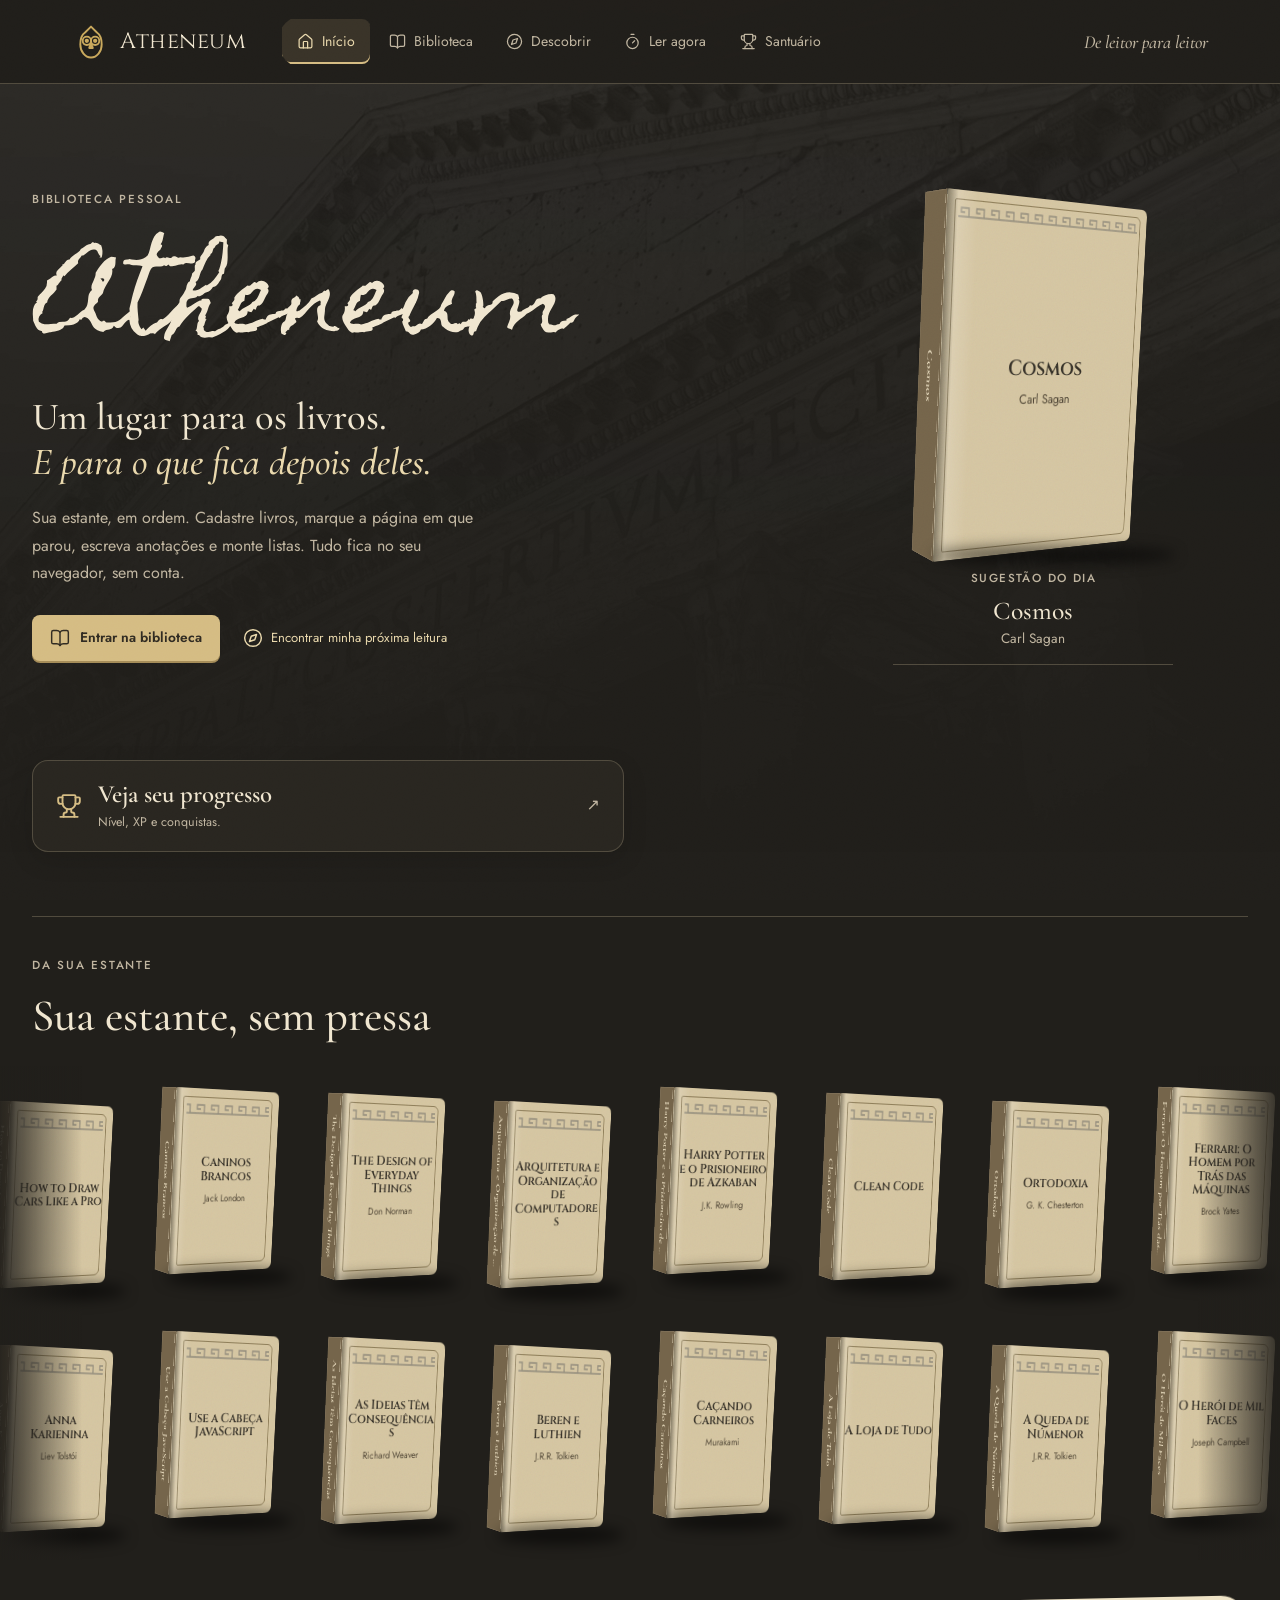
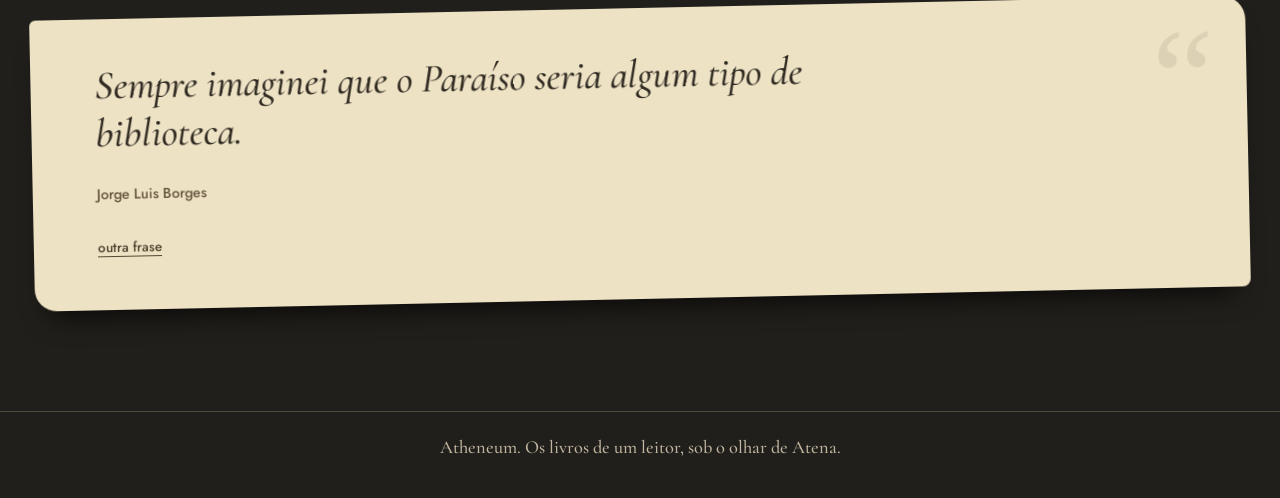
==== commit c45b75bc: "Alpha v3" ====
--- a/index.html
+++ b/index.html
@@ -7,20 +7,13 @@
   <meta name="description" content="Atheneum: biblioteca pessoal para cadastrar livros, registrar a página atual, escrever anotações, montar listas e acompanhar o progresso de leitura. Sem conta, direto no navegador.">
   <meta name="theme-color" content="#1b1416">
   <meta name="robots" content="index, follow, max-image-preview:large">
-  <!-- Troque SEU-DOMINIO pelo endereço publicado (ex.: atheneum.vercel.app) e rode: node scripts/gerar-seo.mjs -->
-  <link rel="canonical" href="https://SEU-DOMINIO/">
   <meta property="og:type" content="website">
   <meta property="og:locale" content="pt_BR">
   <meta property="og:site_name" content="Atheneum">
   <meta property="og:title" content="Atheneum | Biblioteca pessoal">
   <meta property="og:description" content="Cadastre livros, registre a página atual, escreva anotações e monte listas. Sem conta, direto no navegador.">
-  <meta property="og:url" content="https://SEU-DOMINIO/">
-  <meta property="og:image" content="https://SEU-DOMINIO/img/fundo/pantheon-hero.jpg">
   <meta name="twitter:card" content="summary_large_image">
-  <link rel="alternate" type="text/plain" href="llms.txt" title="Resumo para assistentes de IA">
-  <!--SEO-INICIO-->
-  <script type="application/ld+json">{"@context":"https://schema.org","@type":"CollectionPage","name":"Atheneum | Biblioteca pessoal","url":"https://SEU-DOMINIO/","inLanguage":"pt-BR","description":"Coleção pessoal de livros: clássicos, ficção e livros de ofício.","mainEntity":{"@type":"ItemList","numberOfItems":137,"itemListElement":[{"@type":"ListItem","position":1,"item":{"@type":"Book","name":"A Abolição do Homem","author":{"@type":"Person","name":"C. S. Lewis"}}},{"@type":"ListItem","position":2,"item":{"@type":"Book","name":"As Crônicas de Nárnia","author":{"@type":"Person","name":"C. S. Lewis"}}},{"@type":"ListItem","position":3,"item":{"@type":"Book","name":"Cartas de um Diabo a seu Aprendiz","author":{"@type":"Person","name":"C. S. Lewis"}}},{"@type":"ListItem","position":4,"item":{"@type":"Book","name":"Cristianismo Puro e Simples","author":{"@type":"Person","name":"C. S. Lewis"}}},{"@type":"ListItem","position":5,"item":{"@type":"Book","name":"O Grande Divórcio","author":{"@type":"Person","name":"C. S. Lewis"}}},{"@type":"ListItem","position":6,"item":{"@type":"Book","name":"O Peso da Glória","author":{"@type":"Person","name":"C. S. Lewis"}}},{"@type":"ListItem","position":7,"item":{"@type":"Book","name":"O Problema da Dor","author":{"@type":"Person","name":"C. S. Lewis"}}},{"@type":"ListItem","position":8,"item":{"@type":"Book","name":"Os Quatro Amores","author":{"@type":"Person","name":"C. S. Lewis"}}},{"@type":"ListItem","position":9,"item":{"@type":"Book","name":"Reflexões Cristãs","author":{"@type":"Person","name":"C. S. Lewis"}}},{"@type":"ListItem","position":10,"item":{"@type":"Book","name":"A Senhoria","author":{"@type":"Person","name":"Dostoiévski"}}},{"@type":"ListItem","position":11,"item":{"@type":"Book","name":"Crime e Castigo","author":{"@type":"Person","name":"Dostoiévski"}}},{"@type":"ListItem","position":12,"item":{"@type":"Book","name":"Memórias do Subsolo","author":{"@type":"Person","name":"Dostoiévski"}}},{"@type":"ListItem","position":13,"item":{"@type":"Book","name":"Noites Brancas","author":{"@type":"Person","name":"Dostoiévski"}}},{"@type":"ListItem","position":14,"item":{"@type":"Book","name":"O Idiota","author":{"@type":"Person","name":"Dostoiévski"}}},{"@type":"ListItem","position":15,"item":{"@type":"Book","name":"Os Irmãos Karamazov","author":{"@type":"Person","name":"Dostoiévski"}}},{"@type":"ListItem","position":16,"item":{"@type":"Book","name":"Gente Pobre","author":{"@type":"Person","name":"Dostoiévski"}}},{"@type":"ListItem","position":17,"item":{"@type":"Book","name":"A Inocência do Padre Brown","author":{"@type":"Person","name":"G. K. Chesterton"}}},{"@type":"ListItem","position":18,"item":{"@type":"Book","name":"A Sabedoria do Padre Brown","author":{"@type":"Person","name":"G. K. Chesterton"}}},{"@type":"ListItem","position":19,"item":{"@type":"Book","name":"O Homem Eterno","author":{"@type":"Person","name":"G. K. Chesterton"}}},{"@type":"ListItem","position":20,"item":{"@type":"Book","name":"O Homem que era Quinta-Feira","author":{"@type":"Person","name":"G. K. Chesterton"}}},{"@type":"ListItem","position":21,"item":{"@type":"Book","name":"O Que Há de Errado com o Mundo","author":{"@type":"Person","name":"G. K. Chesterton"}}},{"@type":"ListItem","position":22,"item":{"@type":"Book","name":"Ortodoxia","author":{"@type":"Person","name":"G. K. Chesterton"}}},{"@type":"ListItem","position":23,"item":{"@type":"Book","name":"A Morte de Ivan Ilitch","author":{"@type":"Person","name":"Liev Tolstói"}}},{"@type":"ListItem","position":24,"item":{"@type":"Book","name":"Guerra e Paz","author":{"@type":"Person","name":"Liev Tolstói"}}},{"@type":"ListItem","position":25,"item":{"@type":"Book","name":"De Quanta Terra Precisa o Homem","author":{"@type":"Person","name":"Liev Tolstói"}}},{"@type":"ListItem","position":26,"item":{"@type":"Book","name":"Anna Karienina","author":{"@type":"Person","name":"Liev Tolstói"}}},{"@type":"ListItem","position":27,"item":{"@type":"Book","name":"A Hora da Estrela","author":{"@type":"Person","name":"Clarice Lispector"}}},{"@type":"ListItem","position":28,"item":{"@type":"Book","name":"Água Viva","author":{"@type":"Person","name":"Clarice Lispector"}}},{"@type":"ListItem","position":29,"item":{"@type":"Book","name":"A Paixão Segundo G.H","author":{"@type":"Person","name":"Clarice Lispector"}}},{"@type":"ListItem","position":30,"item":{"@type":"Book","name":"Perto do Coração Selvagem","author":{"@type":"Person","name":"Clarice Lispector"}}},{"@type":"ListItem","position":31,"item":{"@type":"Book","name":"Ilíada","author":{"@type":"Person","name":"Homero"}}},{"@type":"ListItem","position":32,"item":{"@type":"Book","name":"Odisseia","author":{"@type":"Person","name":"Homero"}}},{"@type":"ListItem","position":33,"item":{"@type":"Book","name":"Meditações","author":{"@type":"Person","name":"Marco Aurélio"}}},{"@type":"ListItem","position":34,"item":{"@type":"Book","name":"Além do Bem e do Mal","author":{"@type":"Person","name":"Nietzsche"}}},{"@type":"ListItem","position":35,"item":{"@type":"Book","name":"A Arte de Ter Razão","author":{"@type":"Person","name":"Arthur Schopenhauer"}}},{"@type":"ListItem","position":36,"item":{"@type":"Book","name":"A República","author":{"@type":"Person","name":"Platão"}}},{"@type":"ListItem","position":37,"item":{"@type":"Book","name":"O Mito de Sísifo","author":{"@type":"Person","name":"Camus"}}},{"@type":"ListItem","position":38,"item":{"@type":"Book","name":"O Estrangeiro","author":{"@type":"Person","name":"Camus"}}},{"@type":"ListItem","position":39,"item":{"@type":"Book","name":"O Herói de Mil Faces","author":{"@type":"Person","name":"Joseph Campbell"}}},{"@type":"ListItem","position":40,"item":{"@type":"Book","name":"Confissões","author":{"@type":"Person","name":"Santo Agostinho"}}},{"@type":"ListItem","position":41,"item":{"@type":"Book","name":"Decadência do Ocidente","author":{"@type":"Person","name":"Spengler"}}},{"@type":"ListItem","position":42,"item":{"@type":"Book","name":"As Ideias Têm Consequências","author":{"@type":"Person","name":"Richard Weaver"}}},{"@type":"ListItem","position":43,"item":{"@type":"Book","name":"A Última Superstição: Refutando o Neoateísmo","author":{"@type":"Person","name":"Edward Feser"}}},{"@type":"ListItem","position":44,"item":{"@type":"Book","name":"O Ego é Seu Inimigo","author":{"@type":"Person","name":"Ryan Holiday"}}},{"@type":"ListItem","position":45,"item":{"@type":"Book","name":"O Erro de Descartes","author":{"@type":"Person","name":"Antônio Damásio"}}},{"@type":"ListItem","position":46,"item":{"@type":"Book","name":"Walden","author":{"@type":"Person","name":"Thoreau"}}},{"@type":"ListItem","position":47,"item":{"@type":"Book","name":"O Príncipe","author":{"@type":"Person","name":"Maquiavel"}}},{"@type":"ListItem","position":48,"item":{"@type":"Book","name":"A Arte da Guerra","author":{"@type":"Person","name":"Sun Tzu"}}},{"@type":"ListItem","position":49,"item":{"@type":"Book","name":"1984","author":{"@type":"Person","name":"George Orwell"}}},{"@type":"ListItem","position":50,"item":{"@type":"Book","name":"O Conde de Monte Cristo","author":{"@type":"Person","name":"Dumas"}}},{"@type":"ListItem","position":51,"item":{"@type":"Book","name":"Caninos Brancos","author":{"@type":"Person","name":"Jack London"}}},{"@type":"ListItem","position":52,"item":{"@type":"Book","name":"Caçando Carneiros","author":{"@type":"Person","name":"Murakami"}}},{"@type":"ListItem","position":53,"item":{"@type":"Book","name":"O Retrato de Dorian Gray","author":{"@type":"Person","name":"Oscar Wilde"}}},{"@type":"ListItem","position":54,"item":{"@type":"Book","name":"O Velho e o Mar","author":{"@type":"Person","name":"Hemingway"}}},{"@type":"ListItem","position":55,"item":{"@type":"Book","name":"Sidarta","author":{"@type":"Person","name":"Hermann Hesse"}}},{"@type":"ListItem","position":56,"item":{"@type":"Book","name":"O Despertar da Menina Prim"}},{"@type":"ListItem","position":57,"item":{"@type":"Book","name":"Sapiens","author":{"@type":"Person","name":"Yuval Noah Harari"}}},{"@type":"ListItem","position":58,"item":{"@type":"Book","name":"A Jornada da Humanidade","author":{"@type":"Person","name":"Oded Galor"}}},{"@type":"ListItem","position":59,"item":{"@type":"Book","name":"Princípios","author":{"@type":"Person","name":"Ray Dalio"}}},{"@type":"ListItem","position":60,"item":{"@type":"Book","name":"The Witcher — A Espada do Destino","author":{"@type":"Person","name":"Andrzej Sapowski"}}},{"@type":"ListItem","position":61,"item":{"@type":"Book","name":"The Witcher — A Senhora do Lago","author":{"@type":"Person","name":"Andrzej Sapowski"}}},{"@type":"ListItem","position":62,"item":{"@type":"Book","name":"The Witcher — A Torre da Andorinha","author":{"@type":"Person","name":"Andrzej Sapowski"}}},{"@type":"ListItem","position":63,"item":{"@type":"Book","name":"The Witcher — Batismo de Fogo","author":{"@type":"Person","name":"Andrzej Sapowski"}}},{"@type":"ListItem","position":64,"item":{"@type":"Book","name":"The Witcher — O Sangue dos Elfos","author":{"@type":"Person","name":"Andrzej Sapowski"}}},{"@type":"ListItem","position":65,"item":{"@type":"Book","name":"The Witcher — O Último Desejo","author":{"@type":"Person","name":"Andrzej Sapowski"}}},{"@type":"ListItem","position":66,"item":{"@type":"Book","name":"The Witcher — Tempo de Desprezo","author":{"@type":"Person","name":"Andrzej Sapowski"}}},{"@type":"ListItem","position":67,"item":{"@type":"Book","name":"The Witcher — Tempo de Tempestade","author":{"@type":"Person","name":"Andrzej Sapowski"}}},{"@type":"ListItem","position":68,"item":{"@type":"Book","name":"Harry Potter e a Câmara Secreta","author":{"@type":"Person","name":"J.K. Rowling"}}},{"@type":"ListItem","position":69,"item":{"@type":"Book","name":"Harry Potter e a Ordem da Fênix","author":{"@type":"Person","name":"J.K. Rowling"}}},{"@type":"ListItem","position":70,"item":{"@type":"Book","name":"Harry Potter e a Pedra Filosofal","author":{"@type":"Person","name":"J.K. Rowling"}}},{"@type":"ListItem","position":71,"item":{"@type":"Book","name":"Harry Potter e as Relíquias da Morte","author":{"@type":"Person","name":"J.K. Rowling"}}},{"@type":"ListItem","position":72,"item":{"@type":"Book","name":"Harry Potter e o Cálice de Fogo","author":{"@type":"Person","name":"J.K. Rowling"}}},{"@type":"ListItem","position":73,"item":{"@type":"Book","name":"Harry Potter e o Enigma do Príncipe","author":{"@type":"Person","name":"J.K. Rowling"}}},{"@type":"ListItem","position":74,"item":{"@type":"Book","name":"Harry Potter e o Prisioneiro de Azkaban","author":{"@type":"Person","name":"J.K. Rowling"}}},{"@type":"ListItem","position":75,"item":{"@type":"Book","name":"O Hobbit","author":{"@type":"Person","name":"J.R.R. Tolkien"}}},{"@type":"ListItem","position":76,"item":{"@type":"Book","name":"Senhor dos Anéis — A Sociedade do Anel","author":{"@type":"Person","name":"J.R.R. Tolkien"}}},{"@type":"ListItem","position":77,"item":{"@type":"Book","name":"Senhor dos Anéis — As Duas Torres","author":{"@type":"Person","name":"J.R.R. Tolkien"}}},{"@type":"ListItem","position":78,"item":{"@type":"Book","name":"Senhor dos Anéis — O Retorno do Rei","author":{"@type":"Person","name":"J.R.R. Tolkien"}}},{"@type":"ListItem","position":79,"item":{"@type":"Book","name":"O Silmarillion","author":{"@type":"Person","name":"J.R.R. Tolkien"}}},{"@type":"ListItem","position":80,"item":{"@type":"Book","name":"Contos Inacabados","author":{"@type":"Person","name":"J.R.R. Tolkien"}}},{"@type":"ListItem","position":81,"item":{"@type":"Book","name":"Os Filhos de Húrin","author":{"@type":"Person","name":"J.R.R. Tolkien"}}},{"@type":"ListItem","position":82,"item":{"@type":"Book","name":"Beren e Luthien","author":{"@type":"Person","name":"J.R.R. Tolkien"}}},{"@type":"ListItem","position":83,"item":{"@type":"Book","name":"A Queda de Gondolin","author":{"@type":"Person","name":"J.R.R. Tolkien"}}},{"@type":"ListItem","position":84,"item":{"@type":"Book","name":"A Queda de Númenor","author":{"@type":"Person","name":"J.R.R. Tolkien"}}},{"@type":"ListItem","position":85,"item":{"@type":"Book","name":"A Loja de Tudo"}},{"@type":"ListItem","position":86,"item":{"@type":"Book","name":"A Startup Enxuta"}},{"@type":"ListItem","position":87,"item":{"@type":"Book","name":"A Venda Desafiadora"}},{"@type":"ListItem","position":88,"item":{"@type":"Book","name":"Antifragile","author":{"@type":"Person","name":"Nassim Taleb"}}},{"@type":"ListItem","position":89,"item":{"@type":"Book","name":"Confissões de um Publicitário","author":{"@type":"Person","name":"David Ogilvy"}}},{"@type":"ListItem","position":90,"item":{"@type":"Book","name":"Elon Musk: Líderes e Números"}},{"@type":"ListItem","position":91,"item":{"@type":"Book","name":"Hábitos Atômicos","author":{"@type":"Person","name":"James Clear"}}},{"@type":"ListItem","position":92,"item":{"@type":"Book","name":"Made in America","author":{"@type":"Person","name":"Sam Walton"}}},{"@type":"ListItem","position":93,"item":{"@type":"Book","name":"Misbehaving","author":{"@type":"Person","name":"Richard Thaler"}}},{"@type":"ListItem","position":94,"item":{"@type":"Book","name":"Nada Pode me Ferir","author":{"@type":"Person","name":"David Goggins"}}},{"@type":"ListItem","position":95,"item":{"@type":"Book","name":"Never Split the Difference","author":{"@type":"Person","name":"Chris Voss"}}},{"@type":"ListItem","position":96,"item":{"@type":"Book","name":"O Homem mais Rico da Babilônia"}},{"@type":"ListItem","position":97,"item":{"@type":"Book","name":"O Investidor Inteligente","author":{"@type":"Person","name":"Benjamin Graham"}}},{"@type":"ListItem","position":98,"item":{"@type":"Book","name":"Princípios para a Ordem Mundial em Transformação","author":{"@type":"Person","name":"Ray Dalio"}}},{"@type":"ListItem","position":99,"item":{"@type":"Book","name":"Rápido e Devagar: Duas Formas de Pensar","author":{"@type":"Person","name":"Daniel Kahneman"}}},{"@type":"ListItem","position":100,"item":{"@type":"Book","name":"Startup: Manual do Empreendedor","author":{"@type":"Person","name":"Steve Blank"}}},{"@type":"ListItem","position":101,"item":{"@type":"Book","name":"Startup Essentials"}},{"@type":"ListItem","position":102,"item":{"@type":"Book","name":"The Creature From Jekyll Island"}},{"@type":"ListItem","position":103,"item":{"@type":"Book","name":"Algoritmos"}},{"@type":"ListItem","position":104,"item":{"@type":"Book","name":"Arquitetura e Organização de Computadores"}},{"@type":"ListItem","position":105,"item":{"@type":"Book","name":"Arquitetura Limpa"}},{"@type":"ListItem","position":106,"item":{"@type":"Book","name":"Clean Code"}},{"@type":"ListItem","position":107,"item":{"@type":"Book","name":"Código Limpo"}},{"@type":"ListItem","position":108,"item":{"@type":"Book","name":"Data Science do Zero"}},{"@type":"ListItem","position":109,"item":{"@type":"Book","name":"De Zero a Um","author":{"@type":"Person","name":"Peter Thiel"}}},{"@type":"ListItem","position":110,"item":{"@type":"Book","name":"Desenvolvimento Ágil Limpo"}},{"@type":"ListItem","position":111,"item":{"@type":"Book","name":"Entendendo Algoritmos"}},{"@type":"ListItem","position":112,"item":{"@type":"Book","name":"O Programador Pragmático"}},{"@type":"ListItem","position":113,"item":{"@type":"Book","name":"Padrões de Projetos: Soluções Reutilizáveis","author":{"@type":"Person","name":"Erich Gamma et al."}}},{"@type":"ListItem","position":114,"item":{"@type":"Book","name":"Use a Cabeça C#"}},{"@type":"ListItem","position":115,"item":{"@type":"Book","name":"Use a Cabeça Java"}},{"@type":"ListItem","position":116,"item":{"@type":"Book","name":"Use a Cabeça JavaScript"}},{"@type":"ListItem","position":117,"item":{"@type":"Book","name":"Use a Cabeça Padrões de Projetos"}},{"@type":"ListItem","position":118,"item":{"@type":"Book","name":"Use a Cabeça Python"}},{"@type":"ListItem","position":119,"item":{"@type":"Book","name":"Use a Cabeça Redes de Computador"}},{"@type":"ListItem","position":120,"item":{"@type":"Book","name":"Use a Cabeça SQL"}},{"@type":"ListItem","position":121,"item":{"@type":"Book","name":"Técnicas de Invasão"}},{"@type":"ListItem","position":122,"item":{"@type":"Book","name":"Domain-Driven Design"}},{"@type":"ListItem","position":123,"item":{"@type":"Book","name":"How to Draw and Sketch Objects"}},{"@type":"ListItem","position":124,"item":{"@type":"Book","name":"The Design of Everyday Things","author":{"@type":"Person","name":"Don Norman"}}},{"@type":"ListItem","position":125,"item":{"@type":"Book","name":"The Art of Electronics","author":{"@type":"Person","name":"Student Manual"}}},{"@type":"ListItem","position":126,"item":{"@type":"Book","name":"3D Automotive Design"}},{"@type":"ListItem","position":127,"item":{"@type":"Book","name":"Ferrari: O Homem por Trás das Máquinas","author":{"@type":"Person","name":"Brock Yates"}}},{"@type":"ListItem","position":128,"item":{"@type":"Book","name":"How to Build a Car"}},{"@type":"ListItem","position":129,"item":{"@type":"Book","name":"How to Design Cars"}},{"@type":"ListItem","position":130,"item":{"@type":"Book","name":"How to Draw Cars Like a Pro"}},{"@type":"ListItem","position":131,"item":{"@type":"Book","name":"How to Draw Hotwheels"}},{"@type":"ListItem","position":132,"item":{"@type":"Book","name":"Manual de Tecnologia Alternativa"}},{"@type":"ListItem","position":133,"item":{"@type":"Book","name":"Art of Game Design"}},{"@type":"ListItem","position":134,"item":{"@type":"Book","name":"Game Programming Patterns"}},{"@type":"ListItem","position":135,"item":{"@type":"Book","name":"Level Up! The Guide to Great Video Game Design","author":{"@type":"Person","name":"Scott Rogers"}}},{"@type":"ListItem","position":136,"item":{"@type":"Book","name":"Programming Game AI by Example"}},{"@type":"ListItem","position":137,"item":{"@type":"Book","name":"Story"}}]}}</script>
-  <!--SEO-FIM-->
+  <script type="application/ld+json">{"@context":"https://schema.org","@type":"WebApplication","name":"Atheneum","applicationCategory":"LifestyleApplication","operatingSystem":"Web","inLanguage":"pt-BR","description":"Biblioteca pessoal com listas, anotações e acompanhamento de leitura."}</script>
 
   <!-- Ícone da aba do navegador. Para trocar, substitua img/logo/favicon.svg -->
   <link rel="icon" type="image/svg+xml" href="img/logo/favicon.svg">
@@ -39,6 +32,7 @@
   <link rel="stylesheet" href="css/humano.css">
   <link rel="stylesheet" href="css/descobrir.css">
   <link rel="stylesheet" href="css/organizacao.css">
+  <link rel="stylesheet" href="css/edicao.css">
 </head>
 
 <body>
@@ -72,21 +66,26 @@
       <div class="inicio__introducao">
         <p class="sobretitulo" id="inicio-saudacao">Biblioteca pessoal</p>
         <h1 class="assinatura" id="inicio-titulo"><svg class="assinatura__svg" viewBox="-80 -1120 5743 1520" aria-hidden="true" focusable="false"><path pathLength="1" style="--i:0" d="M1005.0 -257.0Q1003.0 -230.0 994.5 -216.5Q986.0 -203.0 976.5 -192.0Q967.0 -181.0 957.5 -167.0Q948.0 -153.0 943.0 -125.0Q910.0 -112.0 895.0 -94.5Q880.0 -77.0 869.5 -62.0Q859.0 -47.0 844.5 -39.0Q830.0 -31.0 797.0 -36.0Q792.0 -42.0 786.5 -47.0Q781.0 -52.0 774.0 -57.0Q766.0 -36.0 753.5 -29.0Q741.0 -22.0 726.0 -19.5Q711.0 -17.0 695.0 -13.0Q679.0 -9.0 664.0 7.0Q626.0 2.0 603.5 -10.0Q581.0 -22.0 568.0 -36.5Q555.0 -51.0 547.5 -67.5Q540.0 -84.0 532.0 -99.0Q524.0 -114.0 512.5 -126.5Q501.0 -139.0 479.0 -146.0Q469.0 -149.0 462.5 -147.0Q456.0 -145.0 451.0 -140.0Q446.0 -135.0 441.5 -128.5Q437.0 -122.0 431.0 -117.0L420.0 -128.0Q411.0 -104.0 393.5 -90.5Q376.0 -77.0 353.5 -70.5Q331.0 -64.0 306.5 -62.5Q282.0 -61.0 260.0 -61.0Q249.0 -37.0 233.0 -25.0Q217.0 -13.0 197.5 -7.0Q178.0 -1.0 157.0 2.0Q136.0 5.0 114.0 11.0Q105.0 9.0 94.5 12.0Q84.0 15.0 73.5 18.5Q63.0 22.0 52.5 24.0Q42.0 26.0 35.0 22.0Q26.0 17.0 26.0 10.0Q26.0 3.0 21.0 -3.0H19.0Q-2.0 -5.0 -15.0 -16.5Q-28.0 -28.0 -37.5 -44.0Q-47.0 -60.0 -54.0 -78.0Q-61.0 -96.0 -68.0 -111.0Q-68.0 -133.0 -70.5 -159.5Q-73.0 -186.0 -71.0 -212.5Q-69.0 -239.0 -60.0 -262.0Q-51.0 -285.0 -30.0 -299.0L-27.0 -301.0L-38.0 -310.0Q-25.0 -321.0 -22.5 -331.5Q-20.0 -342.0 -21.0 -357.0Q-14.0 -368.0 -5.5 -376.5Q3.0 -385.0 12.0 -393.0Q37.0 -419.0 57.0 -447.0Q77.0 -475.0 77.0 -513.0Q77.0 -518.0 76.5 -522.0Q76.0 -526.0 76.0 -531.0Q90.0 -535.0 102.5 -544.5Q115.0 -554.0 127.0 -563.5Q139.0 -573.0 152.0 -579.0Q165.0 -585.0 179.0 -582.0Q177.0 -588.0 175.0 -593.0Q173.0 -598.0 173.0 -604.0Q173.0 -621.0 185.5 -634.0Q198.0 -647.0 208.0 -657.0Q216.0 -665.0 226.0 -676.5Q236.0 -688.0 241.0 -693.0L235.0 -699.0Q250.0 -700.0 257.0 -708.5Q264.0 -717.0 270.5 -726.0Q277.0 -735.0 285.0 -742.5Q293.0 -750.0 309.0 -750.0H312.0Q320.0 -766.0 336.0 -778.5Q352.0 -791.0 369.5 -803.0Q387.0 -815.0 404.0 -828.0Q421.0 -841.0 430.0 -860.0Q445.0 -865.0 456.0 -873.5Q467.0 -882.0 477.5 -889.5Q488.0 -897.0 500.5 -903.0Q513.0 -909.0 531.0 -910.0Q536.0 -915.0 544.0 -923.0Q552.0 -931.0 557.0 -931.0Q562.0 -931.0 563.5 -927.5Q565.0 -924.0 567.0 -921.0Q573.0 -926.0 583.5 -924.5Q594.0 -923.0 605.0 -918.0Q616.0 -913.0 626.0 -907.0Q636.0 -901.0 642.0 -898.0Q667.0 -836.0 648.0 -771.0Q643.0 -771.0 637.0 -770.5Q631.0 -770.0 625.0 -770.0Q625.0 -774.0 630.0 -779.0Q635.0 -784.0 637.0 -786.0Q625.0 -792.0 619.0 -802.5Q613.0 -813.0 608.0 -823.5Q603.0 -834.0 595.5 -842.5Q588.0 -851.0 572.0 -853.0Q550.0 -856.0 531.0 -845.5Q512.0 -835.0 496.0 -822.5Q480.0 -810.0 466.0 -799.5Q452.0 -789.0 439.0 -791.0Q433.0 -779.0 425.5 -771.0Q418.0 -763.0 411.5 -755.0Q405.0 -747.0 401.5 -737.0Q398.0 -727.0 402.0 -711.0Q366.0 -677.0 328.5 -645.5Q291.0 -614.0 259.0 -575.0L248.0 -586.0Q248.0 -579.0 243.5 -573.5Q239.0 -568.0 235.0 -562.0Q231.0 -556.0 228.5 -548.5Q226.0 -541.0 229.0 -532.0Q221.0 -527.0 215.5 -520.5Q210.0 -514.0 205.0 -506.0Q199.0 -497.0 192.5 -489.5Q186.0 -482.0 176.0 -475.0L175.0 -474.0Q176.0 -464.0 176.0 -455.0Q176.0 -446.0 176.0 -435.0Q165.0 -418.0 149.0 -403.0Q133.0 -388.0 118.0 -372.5Q103.0 -357.0 91.5 -339.0Q80.0 -321.0 78.0 -299.0Q61.0 -293.0 54.0 -279.0Q47.0 -265.0 43.0 -250.0Q39.0 -235.0 36.0 -221.0Q33.0 -207.0 24.0 -200.0L33.0 -191.0Q7.0 -176.0 -5.0 -154.0Q-17.0 -132.0 -9.0 -102.0L-8.0 -101.0V-100.0Q21.0 -75.0 51.0 -73.0Q81.0 -71.0 116.0 -76.0Q132.0 -78.0 146.5 -78.5Q161.0 -79.0 175.0 -79.0H177.0Q191.0 -93.0 207.0 -96.5Q223.0 -100.0 242.0 -100.0Q258.0 -100.0 273.0 -102.0Q288.0 -104.0 299.0 -117.0Q303.0 -121.0 305.0 -125.0Q307.0 -129.0 310.0 -133.0Q312.0 -135.0 314.0 -137.0Q316.0 -139.0 318.0 -141.0Q340.0 -136.0 359.0 -146.5Q378.0 -157.0 395.5 -172.0Q413.0 -187.0 430.5 -202.5Q448.0 -218.0 466.0 -224.0Q489.0 -247.0 496.5 -274.0Q504.0 -301.0 506.0 -331.0Q507.0 -346.0 508.5 -359.0Q510.0 -372.0 513.5 -383.5Q517.0 -395.0 524.0 -405.5Q531.0 -416.0 544.0 -427.0L546.0 -429.0Q544.0 -437.0 542.0 -443.0Q540.0 -449.0 540.0 -458.0Q540.0 -477.0 547.0 -494.0Q554.0 -511.0 562.5 -528.5Q571.0 -546.0 578.0 -566.0Q585.0 -586.0 585.0 -611.0Q599.0 -635.0 616.0 -660.0Q633.0 -685.0 653.0 -708.0Q673.0 -731.0 696.0 -749.0Q719.0 -767.0 746.0 -777.0Q759.0 -776.0 772.5 -774.5Q786.0 -773.0 798.0 -771.0Q792.0 -757.0 792.0 -738.5Q792.0 -720.0 790.5 -702.5Q789.0 -685.0 782.0 -671.0Q775.0 -657.0 756.0 -651.0Q758.0 -648.0 758.5 -639.5Q759.0 -631.0 759.0 -627.0Q759.0 -597.0 746.0 -570.0Q733.0 -543.0 716.5 -516.5Q700.0 -490.0 684.5 -463.0Q669.0 -436.0 663.0 -408.0Q660.0 -395.0 649.5 -384.0Q639.0 -373.0 628.5 -362.0Q618.0 -351.0 611.5 -338.5Q605.0 -326.0 610.0 -311.0Q602.0 -298.0 591.5 -289.5Q581.0 -281.0 573.0 -272.5Q565.0 -264.0 562.0 -252.0Q559.0 -240.0 566.0 -221.0H567.0V-220.0Q578.0 -203.0 584.0 -185.0Q590.0 -167.0 597.5 -150.0Q605.0 -133.0 617.5 -119.0Q630.0 -105.0 653.0 -98.0Q655.0 -109.0 662.0 -109.5Q669.0 -110.0 677.0 -110.0Q682.0 -105.0 687.0 -100.5Q692.0 -96.0 697.0 -91.0Q741.0 -91.0 767.0 -94.0Q793.0 -97.0 811.5 -105.0Q830.0 -113.0 848.0 -128.5Q866.0 -144.0 895.0 -169.0Q922.0 -192.0 949.0 -214.5Q976.0 -237.0 1005.0 -257.0ZM673.0 -542.0Q668.0 -553.0 656.0 -553.0Q644.0 -553.0 634.0 -552.0Q642.0 -544.0 648.5 -534.0Q655.0 -524.0 661.0 -515.0Q666.0 -520.0 671.5 -527.0Q677.0 -534.0 673.0 -542.0Z"/><path pathLength="1" style="--i:1" d="M1624.0 -723.0Q1610.0 -708.0 1593.0 -707.5Q1576.0 -707.0 1559.5 -710.0Q1543.0 -713.0 1527.5 -712.5Q1512.0 -712.0 1501.0 -696.0Q1485.0 -700.0 1468.0 -697.5Q1451.0 -695.0 1433.0 -690.5Q1415.0 -686.0 1397.0 -682.0Q1379.0 -678.0 1361.0 -679.0L1344.0 -696.0Q1337.0 -685.0 1324.5 -682.5Q1312.0 -680.0 1300.0 -688.0Q1279.0 -674.0 1258.0 -675.0Q1237.0 -676.0 1217.0 -676.5Q1197.0 -677.0 1179.5 -668.5Q1162.0 -660.0 1150.0 -627.0Q1141.0 -604.0 1133.0 -580.5Q1125.0 -557.0 1117.0 -534.0Q1095.0 -474.0 1072.5 -415.5Q1050.0 -357.0 1022.0 -300.0Q1020.0 -255.0 1024.0 -209.0Q1028.0 -163.0 1033.0 -118.0Q1029.0 -106.0 1030.5 -93.0Q1032.0 -80.0 1037.0 -67.0Q1042.0 -54.0 1049.0 -42.5Q1056.0 -31.0 1064.0 -22.0L1082.0 -39.0L1107.0 -4.0Q1117.0 -17.0 1130.5 -31.5Q1144.0 -46.0 1159.0 -58.5Q1174.0 -71.0 1190.5 -79.5Q1207.0 -88.0 1224.0 -91.0Q1231.0 -98.0 1237.0 -106.0Q1243.0 -114.0 1250.0 -119.5Q1257.0 -125.0 1265.5 -127.5Q1274.0 -130.0 1286.0 -126.0Q1318.0 -144.0 1343.0 -171.5Q1368.0 -199.0 1393.0 -226.5Q1418.0 -254.0 1445.5 -277.0Q1473.0 -300.0 1510.0 -309.0Q1486.0 -251.0 1449.0 -196.5Q1412.0 -142.0 1366.0 -99.0Q1354.0 -85.0 1336.0 -74.0Q1328.0 -69.0 1319.0 -63.5Q1310.0 -58.0 1302.0 -53.0Q1275.0 -35.0 1250.0 -14.5Q1225.0 6.0 1202.0 31.0Q1199.0 25.0 1194.0 23.0Q1189.0 21.0 1182.5 21.0Q1176.0 21.0 1169.5 22.0Q1163.0 23.0 1158.0 22.0Q1139.0 36.0 1108.5 44.5Q1078.0 53.0 1054.0 48.0Q1047.0 46.0 1035.0 40.5Q1023.0 35.0 1017.0 31.0Q978.0 5.0 958.5 -33.5Q939.0 -72.0 937.0 -118.0L929.0 -126.0Q942.0 -138.0 945.5 -150.0Q949.0 -162.0 947.5 -174.5Q946.0 -187.0 942.5 -200.5Q939.0 -214.0 938.0 -228.0Q937.0 -237.0 938.5 -243.0Q940.0 -249.0 942.0 -257.0Q950.0 -289.0 957.0 -319.5Q964.0 -350.0 972.0 -381.0Q992.0 -457.0 1018.5 -531.5Q1045.0 -606.0 1074.0 -679.0Q1058.0 -685.0 1042.0 -686.5Q1026.0 -688.0 1009.5 -688.0Q993.0 -688.0 976.5 -689.0Q960.0 -690.0 944.0 -696.0Q937.0 -699.0 937.0 -699.5Q937.0 -700.0 929.0 -700.0Q924.0 -700.0 915.0 -698.5Q906.0 -697.0 897.0 -697.0Q888.0 -697.0 880.5 -699.0Q873.0 -701.0 872.0 -708.0V-718.0Q873.0 -734.0 879.0 -739.5Q885.0 -745.0 894.0 -746.5Q903.0 -748.0 914.0 -748.5Q925.0 -749.0 935.0 -755.0Q963.0 -749.0 988.0 -746.5Q1013.0 -744.0 1036.5 -747.0Q1060.0 -750.0 1082.5 -760.0Q1105.0 -770.0 1127.0 -790.0Q1143.0 -821.0 1151.0 -856.5Q1159.0 -892.0 1169.5 -926.5Q1180.0 -961.0 1197.0 -990.5Q1214.0 -1020.0 1249.0 -1040.0Q1265.0 -1042.0 1277.0 -1036.0Q1289.0 -1030.0 1301.0 -1023.0Q1296.0 -1009.0 1293.0 -994.0Q1290.0 -979.0 1286.5 -964.0Q1283.0 -949.0 1278.0 -935.0Q1273.0 -921.0 1263.0 -909.0Q1276.0 -904.0 1278.0 -897.0Q1280.0 -890.0 1276.0 -882.0Q1272.0 -874.0 1266.0 -865.0Q1260.0 -856.0 1259.0 -849.0Q1248.0 -848.0 1240.5 -835.0Q1233.0 -822.0 1225.0 -815.0Q1217.0 -798.0 1228.0 -786.0Q1239.0 -774.0 1248.0 -763.0Q1257.0 -760.0 1266.0 -762.5Q1275.0 -765.0 1282.5 -768.0Q1290.0 -771.0 1297.0 -771.0Q1304.0 -771.0 1310.0 -763.0Q1320.0 -774.0 1330.0 -772.5Q1340.0 -771.0 1350.0 -767.5Q1360.0 -764.0 1370.0 -764.5Q1380.0 -765.0 1389.0 -780.0Q1401.0 -786.0 1411.5 -783.0Q1422.0 -780.0 1431.0 -775.5Q1440.0 -771.0 1448.5 -768.5Q1457.0 -766.0 1466.0 -772.0Q1481.0 -770.0 1499.5 -771.0Q1518.0 -772.0 1536.5 -775.0Q1555.0 -778.0 1573.5 -782.5Q1592.0 -787.0 1607.0 -790.0Q1622.0 -781.0 1625.0 -774.0Q1628.0 -767.0 1626.5 -760.0Q1625.0 -753.0 1622.5 -744.5Q1620.0 -736.0 1624.0 -723.0Z"/><path pathLength="1" style="--i:2" d="M2024.0 -119.0Q2003.0 -74.0 1984.0 -48.0Q1965.0 -22.0 1941.5 -4.5Q1918.0 13.0 1885.0 28.0Q1852.0 43.0 1802.0 66.0Q1782.0 61.0 1763.0 63.5Q1744.0 66.0 1726.5 67.0Q1709.0 68.0 1693.0 63.5Q1677.0 59.0 1664.0 39.0H1649.0Q1650.0 26.0 1646.5 11.5Q1643.0 -3.0 1627.0 -5.0Q1637.0 -16.0 1640.0 -29.5Q1643.0 -43.0 1644.5 -57.0Q1646.0 -71.0 1649.0 -84.0Q1652.0 -97.0 1664.0 -106.0Q1652.0 -122.0 1654.5 -138.5Q1657.0 -155.0 1665.5 -171.5Q1674.0 -188.0 1683.5 -204.5Q1693.0 -221.0 1693.0 -238.0Q1684.0 -244.0 1676.5 -254.5Q1669.0 -265.0 1656.0 -260.0Q1629.0 -234.0 1602.0 -210.5Q1575.0 -187.0 1549.5 -162.0Q1524.0 -137.0 1501.5 -109.5Q1479.0 -82.0 1460.0 -49.0Q1443.0 -46.0 1434.0 -33.0Q1425.0 -20.0 1418.0 -5.5Q1411.0 9.0 1402.5 22.0Q1394.0 35.0 1379.0 39.0Q1374.0 55.0 1368.5 71.5Q1363.0 88.0 1358.0 104.0Q1352.0 101.0 1342.5 99.0Q1333.0 97.0 1324.0 94.0Q1315.0 91.0 1308.0 86.5Q1301.0 82.0 1299.0 75.0Q1298.0 73.0 1298.5 66.5Q1299.0 60.0 1299.0 58.0Q1301.0 30.0 1313.5 5.5Q1326.0 -19.0 1340.0 -42.5Q1354.0 -66.0 1366.0 -90.0Q1378.0 -114.0 1379.0 -143.0Q1394.0 -143.0 1398.5 -152.0Q1403.0 -161.0 1405.5 -171.0Q1408.0 -181.0 1412.0 -189.0Q1416.0 -197.0 1430.0 -195.0Q1421.0 -207.0 1422.5 -221.5Q1424.0 -236.0 1430.0 -250.5Q1436.0 -265.0 1445.0 -278.5Q1454.0 -292.0 1460.0 -303.0Q1459.0 -317.0 1462.5 -331.0Q1466.0 -345.0 1475.0 -356.0Q1484.0 -367.0 1491.0 -377.0Q1498.0 -387.0 1505.0 -398.0Q1509.0 -403.0 1511.5 -409.0Q1514.0 -415.0 1517.0 -420.0Q1526.0 -433.0 1529.0 -447.5Q1532.0 -462.0 1535.5 -476.5Q1539.0 -491.0 1545.5 -502.5Q1552.0 -514.0 1569.0 -521.0Q1569.0 -532.0 1572.5 -541.5Q1576.0 -551.0 1580.0 -561.0Q1584.0 -571.0 1587.5 -580.5Q1591.0 -590.0 1591.0 -601.0Q1594.0 -606.0 1600.0 -611.0Q1606.0 -616.0 1611.0 -621.0Q1616.0 -626.0 1619.0 -631.5Q1622.0 -637.0 1620.0 -645.0Q1621.0 -658.0 1619.5 -672.0Q1618.0 -686.0 1627.0 -696.0Q1625.0 -709.0 1630.5 -717.0Q1636.0 -725.0 1644.0 -731.0Q1652.0 -737.0 1661.5 -742.5Q1671.0 -748.0 1678.0 -755.0Q1673.0 -762.0 1676.0 -771.0Q1679.0 -780.0 1684.5 -788.5Q1690.0 -797.0 1697.0 -805.0Q1704.0 -813.0 1707.0 -819.0Q1713.0 -831.0 1717.5 -843.0Q1722.0 -855.0 1728.0 -865.5Q1734.0 -876.0 1742.5 -885.0Q1751.0 -894.0 1765.0 -900.0Q1761.0 -920.0 1767.5 -931.0Q1774.0 -942.0 1785.5 -950.0Q1797.0 -958.0 1810.0 -965.5Q1823.0 -973.0 1831.0 -987.0Q1842.0 -990.0 1855.0 -993.5Q1868.0 -997.0 1881.0 -998.5Q1894.0 -1000.0 1906.0 -998.0Q1918.0 -996.0 1928.0 -987.0Q1932.0 -983.0 1933.0 -982.0Q1934.0 -981.0 1934.0 -980.5Q1934.0 -980.0 1934.5 -978.5Q1935.0 -977.0 1939.0 -973.0Q1943.0 -969.0 1947.0 -965.5Q1951.0 -962.0 1955.0 -957.0Q1956.0 -950.0 1955.0 -941.5Q1954.0 -933.0 1954.0 -925.0Q1954.0 -917.0 1956.5 -910.0Q1959.0 -903.0 1969.0 -900.0Q1961.0 -871.0 1962.0 -838.0Q1963.0 -805.0 1963.0 -771.5Q1963.0 -738.0 1958.0 -707.0Q1953.0 -676.0 1932.0 -652.0L1925.0 -601.0Q1912.0 -600.0 1907.0 -592.5Q1902.0 -585.0 1900.0 -575.0Q1898.0 -565.0 1896.5 -554.0Q1895.0 -543.0 1889.0 -536.0Q1881.0 -526.0 1873.0 -513.0Q1865.0 -500.0 1856.0 -489.0Q1847.0 -478.0 1835.5 -470.5Q1824.0 -463.0 1809.0 -463.0Q1807.0 -457.0 1801.0 -449.0Q1795.0 -441.0 1787.5 -433.5Q1780.0 -426.0 1772.0 -420.5Q1764.0 -415.0 1758.0 -413.0Q1750.0 -410.0 1743.5 -408.5Q1737.0 -407.0 1729.0 -402.0Q1720.0 -397.0 1711.0 -389.0Q1702.0 -381.0 1692.0 -375.0Q1682.0 -369.0 1671.0 -366.5Q1660.0 -364.0 1649.0 -369.0Q1636.0 -353.0 1619.5 -349.5Q1603.0 -346.0 1587.5 -344.5Q1572.0 -343.0 1558.5 -337.5Q1545.0 -332.0 1538.0 -313.0Q1536.0 -311.0 1534.5 -304.5Q1533.0 -298.0 1533.0 -296.0Q1533.0 -285.0 1532.0 -269.0Q1531.0 -253.0 1540.0 -245.0Q1576.0 -262.0 1608.5 -285.5Q1641.0 -309.0 1678.0 -325.0L1685.0 -317.0Q1688.0 -339.0 1704.0 -339.5Q1720.0 -340.0 1737.0 -339.0H1744.0Q1746.0 -339.0 1747.5 -339.5Q1749.0 -340.0 1751.0 -340.0Q1770.0 -340.0 1776.0 -325.0Q1782.0 -310.0 1787.0 -296.0Q1776.0 -284.0 1769.5 -267.5Q1763.0 -251.0 1757.5 -233.0Q1752.0 -215.0 1745.5 -197.5Q1739.0 -180.0 1728.0 -165.0Q1737.0 -160.0 1736.0 -154.0Q1735.0 -148.0 1732.5 -142.0Q1730.0 -136.0 1731.0 -130.5Q1732.0 -125.0 1744.0 -122.0Q1734.0 -115.0 1730.5 -105.5Q1727.0 -96.0 1724.5 -85.5Q1722.0 -75.0 1719.0 -65.5Q1716.0 -56.0 1707.0 -49.0Q1711.0 -40.0 1713.5 -31.5Q1716.0 -23.0 1714.0 -12.0Q1728.0 6.0 1742.5 8.0Q1757.0 10.0 1771.0 6.0Q1785.0 2.0 1800.0 -2.0Q1815.0 -6.0 1831.0 0.0Q1859.0 -19.0 1870.0 -23.0Q1881.0 -27.0 1887.5 -29.0Q1894.0 -31.0 1903.0 -38.0Q1912.0 -45.0 1937.0 -69.0Q1962.0 -76.0 1981.5 -92.0Q2001.0 -108.0 2024.0 -119.0ZM1875.0 -936.0Q1876.0 -924.0 1869.5 -917.5Q1863.0 -911.0 1855.0 -905.5Q1847.0 -900.0 1839.5 -894.5Q1832.0 -889.0 1831.0 -878.0Q1818.0 -872.0 1814.0 -862.0Q1810.0 -852.0 1807.5 -841.5Q1805.0 -831.0 1800.0 -821.0Q1795.0 -811.0 1780.0 -805.0L1787.0 -798.0Q1754.0 -768.0 1734.5 -727.0Q1715.0 -686.0 1700.0 -645.0Q1686.0 -630.0 1680.0 -611.5Q1674.0 -593.0 1668.5 -574.5Q1663.0 -556.0 1654.5 -539.5Q1646.0 -523.0 1627.0 -514.0Q1637.0 -501.0 1634.5 -490.0Q1632.0 -479.0 1624.0 -469.0Q1616.0 -459.0 1607.5 -449.0Q1599.0 -439.0 1598.0 -427.0Q1617.0 -423.0 1635.5 -428.0Q1654.0 -433.0 1672.0 -442.5Q1690.0 -452.0 1706.0 -464.0Q1722.0 -476.0 1737.0 -485.0L1744.0 -478.0Q1789.0 -503.0 1818.5 -538.5Q1848.0 -574.0 1875.0 -616.0Q1866.0 -623.0 1867.0 -631.0Q1869.0 -636.0 1872.0 -643.0Q1875.0 -650.0 1877.0 -655.0Q1887.0 -685.0 1892.0 -711.0Q1905.0 -765.0 1910.5 -819.5Q1916.0 -874.0 1918.0 -929.0Z"/><path pathLength="1" style="--i:3" d="M2724.0 -306.0Q2715.0 -297.0 2710.5 -292.0Q2706.0 -287.0 2702.5 -282.5Q2699.0 -278.0 2694.5 -273.0Q2690.0 -268.0 2681.0 -258.0Q2673.0 -250.0 2666.0 -241.0Q2659.0 -232.0 2650.0 -225.0Q2638.0 -228.0 2631.5 -222.0Q2625.0 -216.0 2619.5 -208.5Q2614.0 -201.0 2609.5 -194.5Q2605.0 -188.0 2598.0 -189.0Q2574.0 -176.0 2550.0 -166.5Q2526.0 -157.0 2504.0 -139.0L2496.0 -147.0L2392.0 -97.0Q2387.0 -95.0 2382.0 -91.0Q2377.0 -87.0 2372.0 -84.0Q2350.0 -72.0 2326.5 -62.5Q2303.0 -53.0 2280.0 -45.0L2267.0 -41.0Q2275.0 -21.0 2267.0 -13.0Q2259.0 -5.0 2244.0 -1.5Q2229.0 2.0 2211.0 3.0Q2193.0 4.0 2183.0 10.0Q2171.0 8.0 2158.5 8.5Q2146.0 9.0 2133.0 11.0Q2119.0 13.0 2107.0 13.0Q2095.0 13.0 2081.0 10.0H2079.0Q2062.0 18.0 2049.5 13.5Q2037.0 9.0 2027.0 -1.5Q2017.0 -12.0 2008.5 -26.5Q2000.0 -41.0 1991.0 -53.0Q1985.0 -61.0 1976.0 -76.0Q1967.0 -91.0 1960.5 -108.0Q1954.0 -125.0 1952.5 -142.5Q1951.0 -160.0 1960.0 -173.0Q1969.0 -186.0 1974.5 -201.0Q1980.0 -216.0 1980.0 -236.0Q1980.0 -243.0 1979.5 -249.0Q1979.0 -255.0 1979.0 -262.0Q1984.0 -262.0 1990.0 -261.5Q1996.0 -261.0 2001.5 -261.5Q2007.0 -262.0 2010.5 -265.5Q2014.0 -269.0 2014.0 -278.0Q2014.0 -283.0 2010.5 -286.0Q2007.0 -289.0 2006.0 -292.0Q2012.0 -301.0 2017.5 -306.5Q2023.0 -312.0 2027.0 -317.5Q2031.0 -323.0 2033.0 -330.5Q2035.0 -338.0 2032.0 -351.0Q2044.0 -372.0 2060.5 -388.5Q2077.0 -405.0 2095.0 -419.5Q2113.0 -434.0 2132.0 -448.0Q2151.0 -462.0 2168.0 -478.0Q2187.0 -470.0 2198.5 -478.0Q2210.0 -486.0 2219.0 -495.5Q2228.0 -505.0 2237.0 -511.0Q2246.0 -517.0 2261.0 -506.0L2263.0 -504.0Q2290.0 -531.0 2317.5 -528.0Q2345.0 -525.0 2364.5 -510.0Q2384.0 -495.0 2390.0 -475.5Q2396.0 -456.0 2379.0 -449.0Q2390.0 -438.0 2390.0 -423.0Q2390.0 -408.0 2382.0 -397.0Q2373.0 -385.0 2366.5 -372.5Q2360.0 -360.0 2353.0 -346.0Q2343.0 -323.0 2331.0 -302.5Q2319.0 -282.0 2297.0 -268.0Q2279.0 -273.0 2272.5 -264.0Q2266.0 -255.0 2263.0 -244.5Q2260.0 -234.0 2256.0 -228.0Q2252.0 -222.0 2239.0 -232.0L2237.0 -234.0L2235.0 -232.0Q2227.0 -224.0 2222.5 -214.0Q2218.0 -204.0 2210.0 -199.0Q2201.0 -202.0 2191.0 -204.0Q2181.0 -206.0 2172.0 -208.0Q2172.0 -187.0 2164.0 -175.0Q2156.0 -163.0 2143.5 -155.5Q2131.0 -148.0 2115.0 -143.5Q2099.0 -139.0 2083.5 -132.5Q2068.0 -126.0 2054.5 -116.5Q2041.0 -107.0 2033.0 -90.0Q2043.0 -79.0 2058.0 -77.5Q2073.0 -76.0 2089.0 -77.5Q2105.0 -79.0 2120.5 -79.0Q2136.0 -79.0 2148.0 -71.0L2149.0 -70.0L2150.0 -71.0Q2174.0 -74.0 2196.5 -82.5Q2219.0 -91.0 2240.5 -100.5Q2262.0 -110.0 2284.5 -118.5Q2307.0 -127.0 2331.0 -131.0Q2336.0 -123.0 2344.5 -122.0Q2353.0 -121.0 2361.0 -123.0L2362.0 -125.0Q2364.0 -132.0 2366.0 -137.5Q2368.0 -143.0 2372.0 -150.0Q2379.0 -161.0 2389.0 -167.0Q2399.0 -173.0 2410.5 -176.0Q2422.0 -179.0 2435.0 -180.0Q2448.0 -181.0 2461.0 -183.0H2463.0L2464.0 -186.0Q2468.0 -198.0 2474.5 -202.5Q2481.0 -207.0 2488.5 -209.0Q2496.0 -211.0 2504.5 -212.0Q2513.0 -213.0 2521.0 -218.0Q2539.0 -212.0 2551.0 -222.0Q2563.0 -232.0 2574.0 -243.0L2582.0 -233.0L2585.0 -237.0Q2600.0 -251.0 2607.5 -258.0Q2615.0 -265.0 2622.0 -270.5Q2629.0 -276.0 2638.5 -281.5Q2648.0 -287.0 2665.0 -298.0Q2679.0 -307.0 2692.5 -316.0Q2706.0 -325.0 2719.0 -336.0Q2724.0 -334.0 2724.0 -328.5Q2724.0 -323.0 2724.0 -318.0Q2723.0 -316.0 2722.5 -312.0Q2722.0 -308.0 2724.0 -306.0ZM2310.0 -431.0Q2309.0 -432.0 2308.5 -432.0Q2308.0 -432.0 2307.0 -433.0Q2286.0 -444.0 2272.0 -443.5Q2258.0 -443.0 2246.5 -435.5Q2235.0 -428.0 2225.5 -416.5Q2216.0 -405.0 2205.5 -395.5Q2195.0 -386.0 2181.0 -381.0Q2167.0 -376.0 2147.0 -382.0Q2144.0 -366.0 2141.5 -350.5Q2139.0 -335.0 2138.0 -319.0Q2121.0 -313.0 2111.5 -302.0Q2102.0 -291.0 2095.5 -278.0Q2089.0 -265.0 2083.5 -250.5Q2078.0 -236.0 2069.0 -223.0L2073.0 -218.0Q2077.0 -220.0 2082.0 -215.0Q2087.0 -210.0 2089.0 -208.0Q2100.0 -224.0 2118.5 -235.0Q2137.0 -246.0 2156.5 -255.5Q2176.0 -265.0 2194.0 -276.0Q2212.0 -287.0 2221.0 -305.0Q2253.0 -314.0 2269.0 -341.0Q2285.0 -368.0 2296.0 -397.0Q2298.0 -403.0 2303.5 -414.5Q2309.0 -426.0 2310.0 -431.0Z"/><path pathLength="1" style="--i:4" d="M3129.0 -36.0Q3130.0 -24.0 3125.0 -18.0Q3120.0 -12.0 3111.5 -9.0Q3103.0 -6.0 3093.0 -4.5Q3083.0 -3.0 3076.0 1.0Q3047.0 -2.0 3020.0 -7.5Q2993.0 -13.0 2970.0 -24.5Q2947.0 -36.0 2928.5 -55.0Q2910.0 -74.0 2897.0 -103.0Q2910.0 -124.0 2906.0 -149.5Q2902.0 -175.0 2898.5 -199.0Q2895.0 -223.0 2899.5 -243.0Q2904.0 -263.0 2934.0 -275.0Q2932.0 -286.0 2934.5 -299.0Q2937.0 -312.0 2927.0 -321.0Q2892.0 -309.0 2866.0 -287.0Q2840.0 -265.0 2816.5 -239.0Q2793.0 -213.0 2769.5 -186.5Q2746.0 -160.0 2718.0 -140.0Q2705.0 -139.0 2690.5 -141.5Q2676.0 -144.0 2666.0 -133.0Q2667.0 -126.0 2671.0 -121.0Q2675.0 -116.0 2677.5 -111.0Q2680.0 -106.0 2680.0 -100.5Q2680.0 -95.0 2673.0 -88.0Q2663.0 -78.0 2651.5 -71.5Q2640.0 -65.0 2629.5 -57.5Q2619.0 -50.0 2612.0 -40.0Q2605.0 -30.0 2605.0 -13.0Q2599.0 -16.0 2594.0 -14.5Q2589.0 -13.0 2584.5 -9.0Q2580.0 -5.0 2576.0 0.0Q2572.0 5.0 2568.0 8.0Q2566.0 13.0 2569.0 16.5Q2572.0 20.0 2576.0 24.0Q2572.0 35.0 2565.5 37.5Q2559.0 40.0 2551.5 38.0Q2544.0 36.0 2536.5 31.5Q2529.0 27.0 2523.0 24.0Q2520.0 11.0 2519.0 -6.0Q2518.0 -23.0 2520.0 -39.5Q2522.0 -56.0 2528.0 -71.0Q2534.0 -86.0 2546.0 -96.0Q2550.0 -99.0 2551.0 -99.5Q2552.0 -100.0 2552.0 -100.0Q2552.0 -100.0 2553.0 -100.5Q2554.0 -101.0 2557.0 -104.0Q2565.0 -113.0 2568.0 -123.5Q2571.0 -134.0 2573.0 -145.0Q2575.0 -156.0 2578.5 -166.5Q2582.0 -177.0 2591.0 -185.0Q2587.0 -201.0 2591.5 -213.5Q2596.0 -226.0 2603.5 -237.5Q2611.0 -249.0 2618.5 -260.5Q2626.0 -272.0 2628.0 -286.0Q2629.0 -291.0 2628.5 -295.5Q2628.0 -300.0 2628.0 -305.0Q2626.0 -321.0 2631.5 -329.5Q2637.0 -338.0 2645.5 -343.5Q2654.0 -349.0 2663.5 -355.0Q2673.0 -361.0 2680.0 -373.0Q2709.0 -359.0 2714.5 -335.5Q2720.0 -312.0 2718.0 -283.0Q2701.0 -272.0 2692.0 -252.5Q2683.0 -233.0 2680.0 -215.0Q2682.0 -209.0 2685.5 -208.5Q2689.0 -208.0 2693.5 -209.5Q2698.0 -211.0 2702.0 -213.0Q2706.0 -215.0 2710.0 -215.0Q2746.0 -240.0 2781.5 -271.0Q2817.0 -302.0 2837.0 -342.0Q2866.0 -356.0 2892.0 -374.5Q2918.0 -393.0 2949.0 -402.0L2972.0 -425.0Q2977.0 -417.0 2984.0 -421.5Q2991.0 -426.0 2998.0 -432.0Q3005.0 -438.0 3011.5 -439.0Q3018.0 -440.0 3024.0 -425.0Q3034.0 -399.0 3029.0 -374.5Q3024.0 -350.0 3013.5 -326.5Q3003.0 -303.0 2992.0 -279.0Q2981.0 -255.0 2979.0 -230.0Q2979.0 -224.0 2979.0 -217.5Q2979.0 -211.0 2978.0 -204.0Q2976.0 -183.0 2972.5 -158.5Q2969.0 -134.0 2975.0 -114.0Q2980.0 -96.0 2996.0 -82.0Q3012.0 -68.0 3024.0 -54.0Q3031.0 -55.0 3038.0 -53.0Q3045.0 -51.0 3051.5 -49.0Q3058.0 -47.0 3064.0 -47.5Q3070.0 -48.0 3076.0 -54.0Q3083.0 -57.0 3089.5 -53.5Q3096.0 -50.0 3102.0 -45.0Q3108.0 -40.0 3114.5 -36.5Q3121.0 -33.0 3129.0 -36.0Z"/><path pathLength="1" style="--i:5" d="M3931.0 -306.0Q3922.0 -297.0 3917.5 -292.0Q3913.0 -287.0 3909.5 -282.5Q3906.0 -278.0 3901.5 -273.0Q3897.0 -268.0 3888.0 -258.0Q3880.0 -250.0 3873.0 -241.0Q3866.0 -232.0 3857.0 -225.0Q3845.0 -228.0 3838.5 -222.0Q3832.0 -216.0 3826.5 -208.5Q3821.0 -201.0 3816.5 -194.5Q3812.0 -188.0 3805.0 -189.0Q3781.0 -176.0 3757.0 -166.5Q3733.0 -157.0 3711.0 -139.0L3703.0 -147.0L3599.0 -97.0Q3594.0 -95.0 3589.0 -91.0Q3584.0 -87.0 3579.0 -84.0Q3557.0 -72.0 3533.5 -62.5Q3510.0 -53.0 3487.0 -45.0L3474.0 -41.0Q3482.0 -21.0 3474.0 -13.0Q3466.0 -5.0 3451.0 -1.5Q3436.0 2.0 3418.0 3.0Q3400.0 4.0 3390.0 10.0Q3378.0 8.0 3365.5 8.5Q3353.0 9.0 3340.0 11.0Q3326.0 13.0 3314.0 13.0Q3302.0 13.0 3288.0 10.0H3286.0Q3269.0 18.0 3256.5 13.5Q3244.0 9.0 3234.0 -1.5Q3224.0 -12.0 3215.5 -26.5Q3207.0 -41.0 3198.0 -53.0Q3192.0 -61.0 3183.0 -76.0Q3174.0 -91.0 3167.5 -108.0Q3161.0 -125.0 3159.5 -142.5Q3158.0 -160.0 3167.0 -173.0Q3176.0 -186.0 3181.5 -201.0Q3187.0 -216.0 3187.0 -236.0Q3187.0 -243.0 3186.5 -249.0Q3186.0 -255.0 3186.0 -262.0Q3191.0 -262.0 3197.0 -261.5Q3203.0 -261.0 3208.5 -261.5Q3214.0 -262.0 3217.5 -265.5Q3221.0 -269.0 3221.0 -278.0Q3221.0 -283.0 3217.5 -286.0Q3214.0 -289.0 3213.0 -292.0Q3219.0 -301.0 3224.5 -306.5Q3230.0 -312.0 3234.0 -317.5Q3238.0 -323.0 3240.0 -330.5Q3242.0 -338.0 3239.0 -351.0Q3251.0 -372.0 3267.5 -388.5Q3284.0 -405.0 3302.0 -419.5Q3320.0 -434.0 3339.0 -448.0Q3358.0 -462.0 3375.0 -478.0Q3394.0 -470.0 3405.5 -478.0Q3417.0 -486.0 3426.0 -495.5Q3435.0 -505.0 3444.0 -511.0Q3453.0 -517.0 3468.0 -506.0L3470.0 -504.0Q3497.0 -531.0 3524.5 -528.0Q3552.0 -525.0 3571.5 -510.0Q3591.0 -495.0 3597.0 -475.5Q3603.0 -456.0 3586.0 -449.0Q3597.0 -438.0 3597.0 -423.0Q3597.0 -408.0 3589.0 -397.0Q3580.0 -385.0 3573.5 -372.5Q3567.0 -360.0 3560.0 -346.0Q3550.0 -323.0 3538.0 -302.5Q3526.0 -282.0 3504.0 -268.0Q3486.0 -273.0 3479.5 -264.0Q3473.0 -255.0 3470.0 -244.5Q3467.0 -234.0 3463.0 -228.0Q3459.0 -222.0 3446.0 -232.0L3444.0 -234.0L3442.0 -232.0Q3434.0 -224.0 3429.5 -214.0Q3425.0 -204.0 3417.0 -199.0Q3408.0 -202.0 3398.0 -204.0Q3388.0 -206.0 3379.0 -208.0Q3379.0 -187.0 3371.0 -175.0Q3363.0 -163.0 3350.5 -155.5Q3338.0 -148.0 3322.0 -143.5Q3306.0 -139.0 3290.5 -132.5Q3275.0 -126.0 3261.5 -116.5Q3248.0 -107.0 3240.0 -90.0Q3250.0 -79.0 3265.0 -77.5Q3280.0 -76.0 3296.0 -77.5Q3312.0 -79.0 3327.5 -79.0Q3343.0 -79.0 3355.0 -71.0L3356.0 -70.0L3357.0 -71.0Q3381.0 -74.0 3403.5 -82.5Q3426.0 -91.0 3447.5 -100.5Q3469.0 -110.0 3491.5 -118.5Q3514.0 -127.0 3538.0 -131.0Q3543.0 -123.0 3551.5 -122.0Q3560.0 -121.0 3568.0 -123.0L3569.0 -125.0Q3571.0 -132.0 3573.0 -137.5Q3575.0 -143.0 3579.0 -150.0Q3586.0 -161.0 3596.0 -167.0Q3606.0 -173.0 3617.5 -176.0Q3629.0 -179.0 3642.0 -180.0Q3655.0 -181.0 3668.0 -183.0H3670.0L3671.0 -186.0Q3675.0 -198.0 3681.5 -202.5Q3688.0 -207.0 3695.5 -209.0Q3703.0 -211.0 3711.5 -212.0Q3720.0 -213.0 3728.0 -218.0Q3746.0 -212.0 3758.0 -222.0Q3770.0 -232.0 3781.0 -243.0L3789.0 -233.0L3792.0 -237.0Q3807.0 -251.0 3814.5 -258.0Q3822.0 -265.0 3829.0 -270.5Q3836.0 -276.0 3845.5 -281.5Q3855.0 -287.0 3872.0 -298.0Q3886.0 -307.0 3899.5 -316.0Q3913.0 -325.0 3926.0 -336.0Q3931.0 -334.0 3931.0 -328.5Q3931.0 -323.0 3931.0 -318.0Q3930.0 -316.0 3929.5 -312.0Q3929.0 -308.0 3931.0 -306.0ZM3517.0 -431.0Q3516.0 -432.0 3515.5 -432.0Q3515.0 -432.0 3514.0 -433.0Q3493.0 -444.0 3479.0 -443.5Q3465.0 -443.0 3453.5 -435.5Q3442.0 -428.0 3432.5 -416.5Q3423.0 -405.0 3412.5 -395.5Q3402.0 -386.0 3388.0 -381.0Q3374.0 -376.0 3354.0 -382.0Q3351.0 -366.0 3348.5 -350.5Q3346.0 -335.0 3345.0 -319.0Q3328.0 -313.0 3318.5 -302.0Q3309.0 -291.0 3302.5 -278.0Q3296.0 -265.0 3290.5 -250.5Q3285.0 -236.0 3276.0 -223.0L3280.0 -218.0Q3284.0 -220.0 3289.0 -215.0Q3294.0 -210.0 3296.0 -208.0Q3307.0 -224.0 3325.5 -235.0Q3344.0 -246.0 3363.5 -255.5Q3383.0 -265.0 3401.0 -276.0Q3419.0 -287.0 3428.0 -305.0Q3460.0 -314.0 3476.0 -341.0Q3492.0 -368.0 3503.0 -397.0Q3505.0 -403.0 3510.5 -414.5Q3516.0 -426.0 3517.0 -431.0Z"/><path pathLength="1" style="--i:6" d="M4488.0 -50.0Q4476.0 -50.0 4469.5 -49.5Q4463.0 -49.0 4458.0 -48.0Q4453.0 -47.0 4447.0 -44.0Q4441.0 -41.0 4431.0 -35.0Q4427.0 -24.0 4420.5 -18.5Q4414.0 -13.0 4405.5 -9.5Q4397.0 -6.0 4388.0 -2.5Q4379.0 1.0 4371.0 9.0Q4295.0 21.0 4237.0 -25.0Q4230.0 -30.0 4224.5 -36.0Q4219.0 -42.0 4212.0 -47.0Q4207.0 -51.0 4206.5 -50.5Q4206.0 -50.0 4202.0 -55.0Q4195.0 -65.0 4193.5 -79.5Q4192.0 -94.0 4189.0 -107.5Q4186.0 -121.0 4177.5 -130.5Q4169.0 -140.0 4148.0 -139.0Q4138.0 -118.0 4119.5 -96.5Q4101.0 -75.0 4078.0 -58.0Q4055.0 -41.0 4029.5 -30.0Q4004.0 -19.0 3981.0 -19.0Q3973.0 4.0 3953.5 15.5Q3934.0 27.0 3912.0 33.0Q3910.0 34.0 3904.0 35.5Q3898.0 37.0 3897.0 37.0Q3883.0 38.0 3875.0 32.0Q3867.0 26.0 3860.0 19.0Q3853.0 12.0 3845.0 6.0Q3837.0 0.0 3823.0 0.0Q3812.0 -26.0 3801.0 -51.0Q3790.0 -76.0 3785.0 -102.0Q3794.0 -107.0 3794.5 -114.5Q3795.0 -122.0 3795.0 -130.0Q3779.0 -135.0 3778.5 -142.5Q3778.0 -150.0 3781.5 -158.0Q3785.0 -166.0 3788.5 -173.5Q3792.0 -181.0 3785.0 -186.0Q3793.0 -247.0 3820.0 -304.0Q3847.0 -361.0 3897.0 -399.0Q3891.0 -418.0 3900.5 -428.0Q3910.0 -438.0 3923.5 -439.0Q3937.0 -440.0 3949.5 -432.5Q3962.0 -425.0 3962.0 -409.0Q3963.0 -402.0 3961.0 -395.0Q3959.0 -388.0 3957.0 -382.0Q3951.0 -352.0 3939.0 -324.0Q3927.0 -296.0 3913.0 -269.0Q3899.0 -242.0 3884.5 -215.0Q3870.0 -188.0 3860.0 -159.0Q3848.0 -151.0 3852.0 -142.0Q3856.0 -133.0 3862.5 -124.5Q3869.0 -116.0 3869.5 -108.0Q3870.0 -100.0 3851.0 -93.0Q3845.0 -79.0 3854.0 -68.5Q3863.0 -58.0 3869.0 -47.0Q3877.0 -46.0 3884.5 -47.0Q3892.0 -48.0 3897.0 -56.0Q3909.0 -48.0 3918.5 -53.0Q3928.0 -58.0 3938.5 -65.5Q3949.0 -73.0 3961.5 -78.0Q3974.0 -83.0 3990.0 -75.0Q3997.0 -82.0 4001.5 -92.0Q4006.0 -102.0 4011.0 -111.0Q4016.0 -120.0 4023.5 -126.0Q4031.0 -132.0 4045.0 -130.0Q4059.0 -155.0 4082.0 -171.5Q4105.0 -188.0 4128.5 -203.0Q4152.0 -218.0 4170.5 -235.0Q4189.0 -252.0 4194.0 -279.0Q4213.0 -309.0 4232.5 -346.5Q4252.0 -384.0 4278.0 -409.0Q4281.0 -417.0 4288.0 -421.5Q4295.0 -426.0 4303.0 -427.5Q4311.0 -429.0 4319.0 -426.5Q4327.0 -424.0 4333.0 -418.0Q4335.0 -400.0 4328.5 -385.0Q4322.0 -370.0 4314.5 -355.5Q4307.0 -341.0 4303.0 -325.0Q4299.0 -309.0 4306.0 -288.0Q4292.0 -280.0 4278.5 -274.0Q4265.0 -268.0 4253.5 -261.0Q4242.0 -254.0 4233.5 -243.0Q4225.0 -232.0 4222.0 -214.0Q4249.0 -204.0 4254.0 -189.0Q4259.0 -174.0 4259.0 -156.5Q4259.0 -139.0 4261.5 -120.5Q4264.0 -102.0 4287.0 -84.0Q4291.0 -81.0 4292.5 -79.5Q4294.0 -78.0 4299.0 -76.0Q4309.0 -73.0 4317.0 -76.5Q4325.0 -80.0 4332.5 -83.0Q4340.0 -86.0 4348.5 -85.5Q4357.0 -85.0 4368.0 -73.0Q4383.0 -92.0 4396.0 -73.0Q4408.0 -95.0 4418.0 -98.0Q4428.0 -101.0 4437.5 -100.0Q4447.0 -99.0 4457.0 -102.0Q4467.0 -105.0 4479.0 -127.0L4488.0 -118.0Q4494.0 -134.0 4502.5 -133.5Q4511.0 -133.0 4519.0 -130.5Q4527.0 -128.0 4533.0 -130.5Q4539.0 -133.0 4539.0 -154.0Q4548.0 -154.0 4554.5 -158.0Q4561.0 -162.0 4567.5 -167.0Q4574.0 -172.0 4582.0 -175.5Q4590.0 -179.0 4601.0 -179.0L4575.0 -116.0Z"/><path pathLength="1" style="--i:7" d="M5634.0 -174.0Q5625.0 -166.0 5609.5 -153.5Q5594.0 -141.0 5589.0 -131.0Q5583.0 -121.0 5579.5 -113.0Q5576.0 -105.0 5571.5 -99.5Q5567.0 -94.0 5559.5 -91.0Q5552.0 -88.0 5539.0 -88.0Q5539.0 -85.0 5528.5 -75.5Q5518.0 -66.0 5506.0 -55.5Q5494.0 -45.0 5484.0 -35.5Q5474.0 -26.0 5474.0 -23.0L5465.0 -28.0Q5463.0 -29.0 5453.5 -27.5Q5444.0 -26.0 5431.5 -21.5Q5419.0 -17.0 5407.0 -9.0Q5395.0 -1.0 5388.0 12.0L5384.0 11.0Q5369.0 7.0 5353.5 9.5Q5338.0 12.0 5323.0 12.0Q5291.0 14.0 5276.0 2.5Q5261.0 -9.0 5244.0 -41.0Q5240.0 -48.0 5237.0 -56.0Q5234.0 -64.0 5232.0 -72.0V-76.0Q5246.0 -84.0 5247.0 -97.5Q5248.0 -111.0 5246.0 -126.0Q5244.0 -141.0 5243.5 -155.0Q5243.0 -169.0 5254.0 -178.0Q5248.0 -194.0 5255.5 -208.5Q5263.0 -223.0 5270.0 -236.0Q5277.0 -249.0 5277.0 -261.0Q5277.0 -273.0 5255.0 -286.0Q5232.0 -277.0 5211.5 -263.5Q5191.0 -250.0 5170.5 -235.5Q5150.0 -221.0 5129.5 -207.0Q5109.0 -193.0 5086.0 -184.0Q5065.0 -161.0 5042.0 -144.5Q5019.0 -128.0 4997.5 -110.0Q4976.0 -92.0 4958.5 -69.5Q4941.0 -47.0 4932.0 -14.0Q4927.0 -20.0 4922.0 -22.0Q4917.0 -24.0 4909.0 -26.0Q4898.0 -29.0 4893.0 -32.5Q4888.0 -36.0 4880.0 -43.0L4881.0 -45.0Q4890.0 -71.0 4902.0 -98.0Q4914.0 -125.0 4914.0 -152.0Q4914.0 -162.0 4912.0 -170.5Q4910.0 -179.0 4910.0 -189.0Q4910.0 -207.0 4916.0 -222.0Q4922.0 -237.0 4929.5 -250.0Q4937.0 -263.0 4943.5 -275.5Q4950.0 -288.0 4950.0 -302.0Q4950.0 -313.0 4945.0 -324.0Q4940.0 -335.0 4932.0 -343.0Q4917.0 -344.0 4904.0 -339.5Q4891.0 -335.0 4878.0 -329.0Q4865.0 -323.0 4851.0 -318.5Q4837.0 -314.0 4821.0 -315.0Q4800.0 -294.0 4778.0 -273.5Q4756.0 -253.0 4734.0 -233.0Q4688.0 -192.0 4644.5 -148.0Q4601.0 -104.0 4575.0 -48.0Q4570.0 -37.0 4566.5 -25.5Q4563.0 -14.0 4558.0 -3.0Q4558.0 -1.0 4556.0 1.0H4551.0Q4540.0 1.0 4536.5 7.0Q4533.0 13.0 4531.5 20.5Q4530.0 28.0 4528.0 35.0Q4526.0 42.0 4519.0 44.0Q4511.0 46.0 4503.5 41.0Q4496.0 36.0 4491.0 31.0L4490.0 30.0Q4480.0 14.0 4479.0 -3.0Q4478.0 -20.0 4482.5 -36.5Q4487.0 -53.0 4495.5 -69.0Q4504.0 -85.0 4512.0 -99.0Q4524.0 -120.0 4534.5 -142.5Q4545.0 -165.0 4545.0 -190.0Q4545.0 -201.0 4542.5 -209.5Q4540.0 -218.0 4538.0 -227.0L4560.0 -242.0Q4555.0 -249.0 4554.5 -254.5Q4554.0 -260.0 4554.5 -265.0Q4555.0 -270.0 4555.5 -274.5Q4556.0 -279.0 4554.0 -284.0V-287.0L4562.0 -296.0Q4560.0 -329.0 4560.0 -358.0Q4560.0 -387.0 4548.0 -419.0Q4562.0 -432.0 4575.0 -425.5Q4588.0 -419.0 4601.0 -411.0V-410.0L4602.0 -409.0Q4610.0 -397.0 4616.0 -380.0Q4622.0 -363.0 4625.5 -344.5Q4629.0 -326.0 4631.0 -308.0Q4633.0 -290.0 4633.0 -276.0Q4633.0 -272.0 4632.5 -268.5Q4632.0 -265.0 4632.0 -261.0L4626.0 -255.0Q4631.0 -250.0 4637.0 -245.0Q4643.0 -240.0 4650.0 -241.0Q4656.0 -259.0 4669.0 -264.5Q4682.0 -270.0 4695.5 -273.0Q4709.0 -276.0 4719.5 -281.5Q4730.0 -287.0 4730.0 -305.0Q4730.0 -309.0 4729.0 -311.0L4731.0 -313.0Q4759.0 -341.0 4788.5 -363.5Q4818.0 -386.0 4850.5 -397.0Q4883.0 -408.0 4918.5 -406.0Q4954.0 -404.0 4995.0 -384.0L4997.0 -383.0L5008.0 -342.0L5001.0 -335.0Q5011.0 -321.0 5008.5 -302.5Q5006.0 -284.0 5000.0 -266.0Q4994.0 -248.0 4989.0 -232.5Q4984.0 -217.0 4990.0 -210.0Q4995.0 -203.0 5008.5 -204.0Q5022.0 -205.0 5030.0 -206.0Q5038.0 -217.0 5052.5 -225.0Q5067.0 -233.0 5081.5 -240.0Q5096.0 -247.0 5107.0 -254.5Q5118.0 -262.0 5119.0 -271.0Q5135.0 -268.0 5145.0 -272.5Q5155.0 -277.0 5161.0 -286.0Q5167.0 -295.0 5172.0 -305.5Q5177.0 -316.0 5183.5 -325.5Q5190.0 -335.0 5200.0 -340.0Q5210.0 -345.0 5227.0 -343.0Q5250.0 -366.0 5281.5 -376.5Q5313.0 -387.0 5345.0 -388.0Q5368.0 -389.0 5377.0 -374.5Q5386.0 -360.0 5386.0 -340.0Q5386.0 -314.0 5374.0 -290.0Q5362.0 -266.0 5347.0 -241.0Q5332.0 -216.0 5320.0 -189.0Q5308.0 -162.0 5308.0 -129.0Q5308.0 -126.0 5308.0 -118.5Q5308.0 -111.0 5309.0 -103.5Q5310.0 -96.0 5311.5 -89.5Q5313.0 -83.0 5316.0 -81.0Q5320.0 -79.0 5323.0 -78.0L5318.0 -74.0Q5341.0 -71.0 5359.0 -65.5Q5377.0 -60.0 5398.0 -69.0Q5404.0 -71.0 5410.5 -72.0Q5417.0 -73.0 5423.0 -75.0Q5432.0 -76.0 5434.0 -82.5Q5436.0 -89.0 5441.5 -95.5Q5447.0 -102.0 5459.5 -107.5Q5472.0 -113.0 5501.0 -113.0V-129.0Q5521.0 -135.0 5535.0 -144.5Q5549.0 -154.0 5562.5 -162.0Q5576.0 -170.0 5592.5 -174.0Q5609.0 -178.0 5634.0 -174.0Z"/></svg><span class="visualmente-oculto">Atheneum</span></h1>
-        <p class="inicio__convite">Uma estante <mark>de leitor</mark> para leitor.</p>
-        <div class="inicio__acoes"><button class="botao" id="inicio-explorar" type="button" data-icone="livro">Entrar na biblioteca</button><button class="botao-texto" id="inicio-descobrir" type="button" data-icone="compasso">Ver mais sugestões</button></div>
+        <p class="inicio__convite">Um lugar para os livros.<br><em>E para o que fica depois deles.</em></p>
+        <p class="inicio__descricao">Sua estante, em ordem. Cadastre livros, marque a página em que parou, escreva anotações e monte listas. Tudo fica no seu navegador, sem conta.</p>
+        <div class="inicio__acoes"><button class="botao" id="inicio-explorar" type="button" data-icone="livro">Entrar na biblioteca</button><button class="botao-texto" id="inicio-descobrir" type="button" data-icone="compasso">Encontrar minha próxima leitura</button></div>
       </div>
       <div class="inicio__vitrine" id="inicio-vitrine" aria-label="Sugestão do dia"></div>
     </section>
+    <div class="inicio__atalhos"><button type="button" id="inicio-retomar" data-icone="pagina"><span><strong>Continue de onde parou</strong><small id="inicio-leituras">Abra a leitura em andamento.</small></span><span aria-hidden="true">↗</span></button><button type="button" id="inicio-jornada" data-icone="trofeu"><span><strong>Veja seu progresso</strong><small id="inicio-marcos">Nível, XP e conquistas.</small></span><span aria-hidden="true">↗</span></button></div>
     <section class="passeio" aria-label="Livros da sua estante">
-      <header><div><p class="sobretitulo">Da sua estante</p><h2>Tudo que você guardou</h2></div><button class="chip" id="pausar-passeio" type="button" aria-pressed="false">Pausar</button></header>
+      <header><div><p class="sobretitulo">Da sua estante</p><h2>Sua estante, sem pressa</h2></div></header>
       <div id="inicio-prateleiras" class="passeio__janela"></div>
     </section>
     <section class="inicio__cartoes inicio__cartoes--solo" aria-label="Citação">
-      <article class="cartao-papel" data-tilt id="inicio-frase"><p class="cartao-papel__texto" id="inicio-frase-texto"></p><p class="cartao-papel__autor" id="inicio-frase-autor"></p><button class="botao-texto" id="inicio-outra-frase" type="button">outra frase</button></article>
+      <article class="cartao-papel" id="inicio-frase"><span class="frase-ornamento" aria-hidden="true">“</span><p class="cartao-papel__texto" id="inicio-frase-texto"></p><p class="cartao-papel__autor" id="inicio-frase-autor"></p><button class="botao-texto" id="inicio-outra-frase" type="button">outra frase</button></article>
     </section>
   </main>
+  
 
   <main class="biblioteca" id="biblioteca" tabindex="-1" hidden>
+    <details class="biblioteca__organizacao" id="organizacao-biblioteca" open>
+      <summary data-icone="ajustes">Organizar minha estante</summary>
     <aside class="biblioteca__lateral" aria-label="Organização da biblioteca">
       <button class="menu-item menu-item--principal" type="button" id="todos-livros" data-icone="colecao">Todos os livros <span id="total-lateral"></span></button>
       <details class="lateral__bloco" open><summary>Situação</summary><nav id="situacoes" aria-label="Situação da leitura"></nav></details>
@@ -98,6 +97,7 @@
       </section>
       <button class="menu-item menu-item--discreto" type="button" id="abrir-lixeira">Livros removidos <span id="total-removidos"></span></button>
     </aside>
+    </details>
     <div class="biblioteca__conteudo">
       <header class="biblioteca__cabecalho">
         <div><p class="sobretitulo">Coleção</p><h1 id="biblioteca-titulo">Sua biblioteca</h1><p class="texto-suave" id="biblioteca-descricao">Livros que você quer ler, está lendo ou já leu.</p></div>
@@ -107,7 +107,7 @@
         <label class="busca"><span class="visualmente-oculto">Buscar livros</span><input id="busca" type="search" placeholder="Buscar título, autor ou tema" autocomplete="off"></label>
         <label class="campo"><span>Situação</span><select id="status"><option value="todos">Todos</option><option value="lendo">Lendo</option><option value="quero-ler">Quero ler</option><option value="lido">Lidos</option></select></label>
         <label class="campo"><span>Ordenar</span><select id="ordem"><option value="estante">Minha coleção</option><option value="titulo">Título A–Z</option><option value="autor">Autor A–Z</option><option value="nota">Melhor avaliação</option></select></label>
-        <div class="visoes" id="visoes" role="group" aria-label="Modo de exibição"><button class="chip" type="button" data-visao="carrossel" aria-pressed="true">Carrossel</button><button class="chip" type="button" data-visao="capas" aria-pressed="false">Grade</button><button class="chip" type="button" data-visao="lista" aria-pressed="false">Detalhes</button></div>
+        <div class="visoes" id="visoes" role="group" aria-label="Modo de exibição"><button class="chip" type="button" data-visao="carrossel" data-icone="colecao" aria-pressed="true">Carrossel</button><button class="chip" type="button" data-visao="capas" data-icone="grade" aria-pressed="false">Grade</button><button class="chip" type="button" data-visao="lista" data-icone="lista" aria-pressed="false">Detalhes</button></div>
       </section>
       <div class="biblioteca__resumo"><p id="resumo" aria-live="polite"></p><div id="acoes-lista" hidden><button class="botao-texto" id="renomear-lista" type="button">Renomear lista</button><button class="botao-texto" id="excluir-lista" type="button">Excluir lista</button></div></div>
       <div id="grupos" class="grupos" hidden></div>
@@ -123,10 +123,11 @@
     <div class="descobrir__filtros" id="descobrir-generos" role="group" aria-label="Filtrar por gênero"></div>
     <p class="descobrir__status" id="descobrir-status" role="status" aria-live="polite"></p>
     <ol class="sugestoes" id="descobrir-lista"></ol>
+    <button class="chip descobrir__mais" id="descobrir-mais" type="button" hidden>Mostrar mais livros</button>
   </main>
 
   <main class="leitura" id="leitura" tabindex="-1" aria-labelledby="leitura-titulo" hidden>
-    <header class="pagina-cabecalho"><p class="sobretitulo">Ler agora</p><h1 id="leitura-titulo">Sessão de <em>leitura</em></h1><p class="texto-suave">Marque o tempo, diga quantas páginas leu e o Atheneum atualiza o livro, a sequência e a previsão de término.</p></header>
+    <header class="pagina-cabecalho"><p class="sobretitulo">Ler agora</p><h1 id="leitura-titulo">Sessão de <em>leitura</em></h1><p class="texto-suave">Escolha um livro e acomode-se. Ao terminar, registre as páginas que leu.</p></header>
     <div class="vazio" id="leitura-vazio" hidden><p class="vazio__titulo">Nenhum livro para ler.</p><p class="vazio__texto">Adicione um livro à biblioteca para começar uma sessão.</p><button class="botao" id="leitura-ir-biblioteca" type="button">Ir para a biblioteca</button></div>
     <div id="leitura-conteudo">
       <div class="leitura__grade">
@@ -134,7 +135,7 @@
           <label class="campo"><span>Livro</span><select id="leitura-livro"></select></label>
           <p class="relogio__tempo" id="leitura-tempo" role="timer">00:00</p>
           <div class="relogio__botoes"><button class="botao" id="leitura-iniciar" type="button" data-icone="relogio">Começar</button><button class="chip" id="leitura-pausar" type="button" hidden>Pausar</button><button class="chip" id="leitura-encerrar" type="button" hidden>Encerrar</button></div>
-          <form class="relogio__registro" id="leitura-registro" hidden><p>Você leu por <strong id="leitura-minutos"></strong>. Quantas páginas?</p><div class="relogio__linha"><label class="campo"><span class="visualmente-oculto">Páginas lidas</span><input id="leitura-paginas" type="number" min="0" max="5000" inputmode="numeric" placeholder="0"></label><button class="botao" type="submit">Salvar sessão</button><button class="botao-texto" id="leitura-descartar" type="button">Descartar</button></div></form>
+          <form class="relogio__registro" id="leitura-registro" hidden><p>Você leu por <strong id="leitura-minutos"></strong>. Quantas páginas?</p><div class="relogio__linha"><label class="campo"><span class="visualmente-oculto">Páginas lidas</span><input id="leitura-paginas" required type="number" min="0" max="5000" inputmode="numeric" placeholder="0"></label><button class="botao" type="submit">Salvar sessão</button><button class="botao-texto" id="leitura-descartar" type="button">Descartar</button></div></form>
           <p class="relogio__erro" id="leitura-erro" role="alert" hidden></p>
         </section>
         <section class="ritmo" aria-label="Seu ritmo">
@@ -148,7 +149,7 @@
 
   <main class="santuario" id="santuario" aria-labelledby="santuario-titulo" tabindex="-1" hidden>
     <header class="santuario__hero">
-      <div class="santuario__manifesto"><p class="sobretitulo">Progresso</p><h1 id="santuario-titulo">Seu progresso<br>de leitura.</h1><p class="texto-suave">Nível, XP e conquistas vêm do que você registra: livros começados e concluídos, páginas, anotações e listas.</p><img id="arte-santuario" class="santuario__arte" alt="Arte do seu Santuário" hidden></div>
+      <div class="santuario__manifesto"><p class="sobretitulo">Progresso</p><h1 id="santuario-titulo">Seu Santuário.</h1><p class="texto-suave">Um registro dos livros que você leu, das ideias que anotou e dos seus próximos passos.</p><img id="arte-santuario" class="santuario__arte" alt="Arte do seu Santuário" hidden></div>
       <section class="jornada" aria-label="Seu nível de leitura"><p class="sobretitulo">Sua jornada</p><p class="jornada__nivel" id="santuario-nivel"></p><h2 id="santuario-titulo-usuario"></h2><p class="texto-suave" id="santuario-xp"></p><div class="santuario__barra" id="santuario-barra" role="progressbar" aria-label="Progresso até o próximo nível" aria-valuemin="0" aria-valuemax="100" aria-valuenow="0"><span id="santuario-preenchimento"></span></div><p class="texto-suave" id="santuario-proximo"></p><button class="botao-texto" type="button" id="voltar-leitura">Continuar minha leitura →</button></section>
     </header>
     <section class="santuario__numeros" aria-label="Resumo da jornada"><div><span id="santuario-lido">0</span><p>Livros concluídos</p></div><div><span id="santuario-lendo">0</span><p>Leituras em andamento</p></div><div><span id="santuario-paginas">0</span><p>Páginas registradas</p></div><div><span id="santuario-notas">0</span><p>Livros com anotações</p></div></section>
@@ -224,5 +225,6 @@
   <script src="js/descobrir.js"></script>
   <script src="js/leitura.js"></script>
   <script src="js/navegacao.js"></script>
+  <script src="js/edicao.js"></script>
 </body>
 </html>
--- a/css/fontes.css
+++ b/css/fontes.css
@@ -7,5 +7,3 @@
 @font-face { font-family: 'Jost'; font-style: normal; font-weight: 400; font-display: swap; src: url('../fontes/jost-latin-400-normal.woff2') format('woff2'); }
 @font-face { font-family: 'Jost'; font-style: normal; font-weight: 500; font-display: swap; src: url('../fontes/jost-latin-500-normal.woff2') format('woff2'); }
 @font-face { font-family: 'Jost'; font-style: normal; font-weight: 600; font-display: swap; src: url('../fontes/jost-latin-600-normal.woff2') format('woff2'); }
-@font-face { font-family: 'Caveat'; font-style: normal; font-weight: 500; font-display: swap; src: url('../fontes/caveat-latin-500-normal.woff2') format('woff2'); }
-@font-face { font-family: 'Caveat'; font-style: normal; font-weight: 700; font-display: swap; src: url('../fontes/caveat-latin-700-normal.woff2') format('woff2'); }
--- a/css/organizacao.css
+++ b/css/organizacao.css
@@ -4,7 +4,7 @@
    1. Barra lateral: Todos > Situação > Categorias > Listas > Removidos
    2. Selo PDF e leitor de PDF
    3. Cor da lombada vinda da capa
-   4. Carrossel da tela inicial (nunca para por "movimento reduzido" do sistema)
+   4. Carrossel respeita movimento reduzido (edicao.css)
    5. Animações: abas, diálogos, listas, livros, botões
    ========================================================================== */
 
@@ -52,19 +52,6 @@
 /* ---------- 3. Lombada com a cor da capa ---------- */
 .book3d__lombada { background: var(--cor-lombada, hsl(var(--matiz) 34% 24%)); transition: background-color 0.9s ease; }
 .book3d__fundo { background: var(--cor-fundo, hsl(var(--matiz) 34% 14%)); transition: background-color 0.9s ease; }
-
-/* ---------- 4. Carrossel da tela inicial ----------
-   O sistema operacional pode pedir "reduzir movimento" (comum no Windows com animações desligadas).
-   Isso desligava o carrossel e deixava só uma fileira parada. Agora ele continua andando, na
-   metade da velocidade, com o botão Pausar sempre à vista. Só para se VOCÊ desligar as
-   animações nas configurações do próprio Atheneum. */
-html .marquee__trilha { animation: marquee var(--duracao, 60s) linear infinite !important; }
-html .marquee--reverso .marquee__trilha { animation-direction: reverse !important; }
-@media (prefers-reduced-motion: reduce) { html .marquee__trilha { animation-duration: calc(var(--duracao, 60s) * 2) !important; } }
-html .passeio:hover .marquee__trilha, html .passeio--pausado .marquee__trilha, html .marquee:focus-within .marquee__trilha, html body:has(dialog[open]) .marquee__trilha { animation-play-state: paused !important; }
-html[data-movimento="reduzido"] .marquee__trilha { animation: none !important; }
-html[data-movimento="reduzido"] .marquee { overflow-x: auto; }
-@media (prefers-reduced-motion: reduce) { .marquee .book3d__giro { animation: flutuar 14s ease-in-out infinite !important; animation-delay: calc(var(--n, 0) * -1.8s); } }
 
 /* ---------- 5. Animações ---------- */
 /* Indicador que desliza entre as abas (computador) */
--- a/css/edicao.css
+++ b/css/edicao.css
@@ -0,0 +1,244 @@
+/* Edição de leitura: tokens, hierarquia e interação.
+   Carrega após os estilos existentes para preservar a estrutura do projeto. */
+:root {
+  --noite:#211f1b; --noite-rgb:33,31,27; --azul:#2b2822;
+  --marmore:#f0e6d0; --marmore-suave:#c1b6a1;
+  --ouro:#d5bc83; --ouro-claro:#ead9ad; --coral:#d5bc83;
+  --papel:#eee2c5; --tinta-papel:#302b22;
+  --vidro:#292620; --vidro-forte:#373126; --linha:#514b3e;
+  --brilho:inset 0 0 0 1px #514b3e; --sombra:0 8px 24px #0002;
+  --desfoque:none; --raio-g:16px; --raio-m:10px;
+  --fonte-mao:"Cormorant Garamond",Georgia,serif;
+  --suave:cubic-bezier(.22,1,.36,1); --mola:cubic-bezier(.22,1,.36,1);
+  --mov-rapido:160ms; --mov-padrao:280ms; --mov-lento:480ms;
+}
+html::before { opacity:.035; }
+body::before { opacity:0; }
+body::after { display:none; }
+body[data-pagina="inicio"]::before { opacity:.09; filter:grayscale(1); }
+body { font-size:1rem; }
+[hidden] { display:none !important; }
+main:focus { outline:none; }
+button,a,input,select,textarea,summary { -webkit-tap-highlight-color:transparent; }
+button,summary { touch-action:manipulation; }
+:focus-visible { outline:2px solid var(--ouro-claro); outline-offset:4px; }
+.sobretitulo { font:500 .73rem/1.4 var(--fonte-texto) !important; letter-spacing:.15em !important; text-transform:uppercase !important; color:var(--marmore-suave) !important; transform:none; }
+.texto-suave { color:var(--marmore-suave); }
+.topo { min-height:84px; background:#211f1bf5 !important; border-bottom:1px solid #514b3e !important; backdrop-filter:none; }
+.marca__nome { font-family:"Cinzel",Georgia,serif; font-size:1.4rem; font-weight:400; letter-spacing:.02em; }
+.marca__ponto { display:none; }
+.topo__legenda { font:italic 500 1.15rem var(--fonte-literaria) !important; color:var(--marmore-suave) !important; transform:none; }
+#navegacao { gap:3px; }
+#navegacao::before { display:none; }
+#navegacao .aba { clip-path:none !important; min-height:44px; padding:.7rem .95rem; border-radius:8px !important; transform:none !important; font-size:.88rem; }
+#navegacao .aba[aria-pressed="true"] { background:#393328 !important; color:var(--ouro-claro) !important; box-shadow:inset 0 -2px var(--ouro) !important; }
+#navegacao .aba:hover { background:#302c24; }
+.botao { border-radius:8px !important; box-shadow:0 2px 0 #a58c58 !important; min-height:46px; padding:.7rem 1.15rem; }
+.botao:hover { transform:translateY(-2px) !important; }
+.botao:active { transform:translateY(1px) !important; }
+.botao-texto { min-height:44px; display:inline-flex; align-items:center; gap:.5rem; text-decoration:none; }
+.chip { border-radius:8px !important; box-shadow:inset 0 0 0 1px var(--linha); padding:.55rem .85rem; }
+.chip:hover { transform:translateY(-1px); }
+.chip[aria-pressed="true"] { background:var(--ouro) !important; color:var(--tinta-papel) !important; }
+.icone { flex-shrink:0; }
+/* A assinatura é a arte original. O texto de apresentação recebe espaço próprio. */
+.inicio__hero { gap:clamp(3rem,7vw,7rem); min-height:620px; padding-block:3rem; grid-template-columns:minmax(0,1.3fr) minmax(260px,.8fr); }
+.inicio__introducao { max-width:640px; }
+.inicio h1.assinatura { margin:1rem 0 1.6rem; }
+.assinatura__svg { max-width:550px; }
+.assinatura__svg path { fill:var(--marmore); fill-opacity:1; stroke:none; animation:none; }
+.inicio__convite { font:500 clamp(1.9rem,3vw,2.8rem)/1.18 var(--fonte-literaria); max-width:34rem; color:var(--marmore); }
+.inicio__convite em { color:var(--ouro-claro); font-weight:500; }
+.inicio__descricao { max-width:29rem; color:var(--marmore-suave); margin:1.2rem 0 1.6rem; line-height:1.7; }
+.inicio__acoes { gap:.8rem 1.4rem; }
+.inicio__vitrine { position:relative; gap:1.4rem; border-left:1px solid var(--linha); }
+.inicio__vitrine::after { content:""; width:80%; max-width:280px; position:absolute; height:1px; bottom:0; background:var(--linha); }
+.vitrine__rotulo { font:500 .73rem var(--fonte-texto); letter-spacing:.12em; text-transform:uppercase; color:var(--marmore-suave); transform:none; margin-bottom:.45rem; }
+.vitrine__legenda strong { font:500 1.6rem var(--fonte-literaria); }
+.vitrine__autor { font-size:.85rem; }
+.retomar { width:100%; display:flex; align-items:center; gap:1rem; padding:1.15rem 1.35rem; margin:1rem 0 3rem; text-align:left; border:1px solid var(--linha); border-radius:10px; color:var(--marmore); background:var(--vidro); }
+.retomar > span { display:grid; gap:.3rem; flex:1; }
+.retomar strong { font:500 1.4rem var(--fonte-literaria); }
+.retomar small { color:var(--marmore-suave); }
+.passeio { border-top:1px solid var(--linha); padding-top:2.2rem; }
+.passeio > header { align-items:end; }
+.passeio > header h2 { font:500 clamp(2rem,3.5vw,3.1rem)/1.1 var(--fonte-literaria); margin-top:.5rem; }
+.passeio__janela { margin-top:1.5rem; }
+.marquee .book3d__giro { animation:none; }
+.book3d--abre .book3d__giro { animation:oscilar 14s ease-in-out infinite; }
+@keyframes oscilar { 0%,100% { --giro-y:24deg; translate:0 0; } 50% { --giro-y:30deg; translate:0 -4px; } }
+.inicio__vitrine .book3d,.semana__cartao .book3d { animation:none; }
+.book3d--abre:hover .book3d__capa,.book3d--abre:focus-visible .book3d__capa { transform:translateZ(calc(var(--e)/2)) rotateY(-35deg); }
+.book3d__frente::after { opacity:.07; }
+.book3d__nota { color:var(--tinta-papel); rotate:0deg; }
+.inicio__cartoes--solo { grid-template-columns:minmax(0,1fr); padding-block:3rem; }
+.cartao-papel { rotate:0deg; --giro:0deg; padding:2.6rem clamp(1.5rem,5vw,4rem); border-radius:4px 16px 16px 4px; box-shadow:5px 5px 0 #ac9b7929; transform:none; position:relative; border-left:3px solid #b9a277; }
+.cartao-papel::before,.cartao-papel::after { display:none; }
+.frase-ornamento { position:absolute; right:2rem; top:0; font:140px Georgia,serif; color:#302b2218; pointer-events:none; }
+.cartao-papel__texto { font:italic 500 clamp(1.7rem,3.2vw,2.5rem)/1.2 var(--fonte-literaria); max-width:850px; }
+.cartao-papel__autor { font:500 .9rem var(--fonte-texto); color:#65563e; margin-top:1.2rem; }
+.cartao-papel .botao-texto { font:500 .85rem var(--fonte-texto); color:#514530; margin-top:.8rem; text-decoration:underline; text-underline-offset:4px; }
+/* Biblioteca: índice fixo, ferramentas agrupadas e livros alinhados. */
+.biblioteca { grid-template-columns:230px minmax(0,1fr); gap:2.5rem; padding-top:2.5rem; }
+.biblioteca__organizacao { min-width:0; align-self:start; position:sticky; top:108px; }
+.biblioteca__organizacao > summary { display:none; }
+.biblioteca__lateral { position:static; padding:1rem !important; border-radius:12px !important; max-height:calc(100dvh - 135px); background:#28251f !important; box-shadow:none !important; border:1px solid var(--linha) !important; gap:1rem; }
+.lateral__bloco { border-top:1px solid var(--linha); }
+.lateral__bloco > summary,.lateral__titulo h2 { font:500 .85rem/1.5 var(--fonte-texto); color:var(--marmore-suave); }
+.lateral__bloco > summary { min-height:32px; }
+.menu-item { border-radius:7px !important; font-size:.9rem; }
+.menu-item:hover { translate:0 0 !important; }
+.menu-item--principal { font:500 .93rem var(--fonte-texto); }
+.menu-item--discreto { border-top:1px solid var(--linha) !important; }
+.biblioteca__cabecalho { gap:1rem; align-items:center; }
+.biblioteca__cabecalho h1 { font:500 clamp(2.5rem,4vw,3.7rem)/1.08 var(--fonte-literaria); margin:.5rem 0; }
+.biblioteca__ferramentas { gap:1rem; align-items:end; grid-template-columns:minmax(0,1fr) 140px 150px; }
+.biblioteca__ferramentas .visoes { grid-column:1/-1; display:flex; flex-wrap:wrap; gap:.5rem; }
+.visoes .chip { display:inline-flex; gap:.45rem; align-items:center; }
+.campo input,.campo select,.campo textarea,.biblioteca__ferramentas .busca input { background:#302c25 !important; border:1px solid #655b49 !important; box-shadow:none; color:var(--marmore); font-size:1rem; border-radius:8px !important; }
+select option { background:#302c25; }
+.biblioteca__resumo { border-bottom:1px solid var(--linha); padding-bottom:1rem; }
+.carrossel__titulo { font:500 1.8rem var(--fonte-literaria); }
+.carrossel__trilha { gap:1.5rem; padding-top:1rem; }
+.livro__nome { font:600 1.25rem/1.1 var(--fonte-literaria); }
+.livro__autor { font-size:.82rem; line-height:1.5; margin-top:.3rem; }
+.livro__legenda { text-align:left; align-items:start; }
+.capa { background:#d6c6a1 !important; color:#302b22; }
+.capa__titulo { color:#302b22; font-family:"Cinzel",Georgia,serif; font-weight:600; }
+.capa__autor { color:#4c4231; }
+.capa::before { filter:grayscale(1) brightness(.55); }
+.capa::after { border-color:#8d7c56; }
+.book3d__lombada,.book3d__fundo { background:#75654b !important; }
+.book3d__lombada { color:var(--papel); }
+.selo { font-size:.71rem; margin-top:.4rem; }
+.selo--lido { color:#c3d5ac; background:#354131; }
+.selo--lendo { color:#e6d4ac; background:#48402c; }
+.selo--quero-ler { color:#d4cbb8; background:#3b3730; }
+.livro__progresso,.livro__anotado { font-size:.78rem; }
+.catalogo[data-visao="lista"] .livro { border-radius:10px !important; box-shadow:none !important; border:1px solid var(--linha) !important; gap:1.3rem; }
+.ficha__nota { color:var(--marmore-suave); }
+.mala { border-top:1px solid var(--linha); margin-top:2.5rem; }
+/* Descobrir, leitura e Santuário compartilham a tipografia, não o mesmo layout. */
+.pagina-cabecalho h1,.santuario__manifesto h1 { font:500 clamp(2.8rem,5vw,4.5rem)/1.04 var(--fonte-literaria); }
+.pagina-cabecalho .texto-suave { font-size:1rem; line-height:1.6; }
+.semana__cartao { rotate:0deg; border-radius:4px 18px 18px 4px; border-left:3px solid #b9a277; box-shadow:none; }
+.semana__cartao::before { display:none; }
+.semana__cartao .sobretitulo { color:#65563e !important; }
+.semana__autor { font:500 1.15rem var(--fonte-texto); color:#65563e; }
+.semana__cartao .encontrar summary { color:#4e402b; }
+.semana__cartao .book3d { color:#302b22; }
+.semana__motivo { font-size:1.5rem; }
+.sugestao { border-top:1px solid var(--linha); }
+.sugestao::before { color:#a89a7c; }
+.sugestao__autor { color:var(--marmore-suave); }
+.relogio,.ritmo,.calor { border:1px solid var(--linha); border-radius:14px; background:#29261f; }
+.relogio { padding:2rem; }
+.relogio__tempo { font:500 clamp(4rem,8vw,6.5rem)/1.2 var(--fonte-literaria); color:var(--marmore); padding-block:1rem; }
+.relogio--ativo { box-shadow:inset 3px 0 var(--ouro); }
+.ritmo { padding:2rem; }
+.calor { padding:1.5rem; }
+.ritmo__previsao { color:var(--marmore-suave); }
+.jornada { background:#ece0c3 !important; color:#302b22 !important; box-shadow:none !important; border-radius:4px 18px 18px 4px !important; border-left:3px solid #b9a277 !important; }
+.jornada .sobretitulo,.jornada .texto-suave,.jornada .botao-texto { color:#625139 !important; }
+.jornada__nivel { color:#302b22; }
+.santuario__barra { background:#cbbd9e !important; }
+.santuario__barra span { background:#6a5a3d !important; box-shadow:none; }
+.santuario__numeros { gap:0; border-block:1px solid var(--linha); }
+.santuario__numeros > div { background:none !important; border-radius:0 !important; box-shadow:none !important; border-right:1px solid var(--linha) !important; }
+.santuario__numeros > div:last-child { border-right:0 !important; }
+.santuario__emblema { opacity:1; border:1px solid var(--linha) !important; box-shadow:none !important; border-radius:10px !important; }
+.santuario__emblema[data-desbloqueado="false"] .icone { color:var(--marmore-suave); }
+.santuario__reflexao { box-shadow:none !important; border-radius:0 !important; background:transparent !important; border-left:1px solid var(--linha) !important; }
+.editor,.lista-editor { background:#2b2720 !important; box-shadow:0 24px 80px #0008 !important; border:1px solid #655b49 !important; }
+.editor__topo,.editor__rodape { background:#2b2720; }
+.editor__rodape { border-top:1px solid var(--linha); }
+.editor__fechar { min-width:44px; min-height:44px; }
+.editor textarea { line-height:1.65; }
+.editor .leitura-campos { padding:1rem; background:#332e25; border-radius:10px; }
+.lista-opcao { min-height:44px; }
+.editor__listas { border-color:var(--linha); }
+.rodape { border-top:1px solid var(--linha); font:500 1.15rem var(--fonte-literaria); }
+.rodape__friso { opacity:.4; filter:grayscale(1); }
+/* Movimento: respostas curtas, entradas suaves e pausa real. */
+.pagina--entrando { animation:paginaEditorial var(--mov-lento) var(--suave) both; }
+@keyframes paginaEditorial { from { opacity:.6; transform:translateY(10px); } to { opacity:1; transform:none; } }
+.editor[open],.lista-editor[open],.leitor-pdf[open] { animation:abrirDialogo 280ms var(--suave) both; }
+.prateleira__item,.lateral__bloco .menu-item,#minhas-listas .menu-item,.calor__dia { animation:none; }
+.passeio--pausado .book3d__giro,body:has(dialog[open]) .book3d__giro { animation-play-state:paused; }
+html[data-movimento="reduzido"] *,html[data-movimento="reduzido"] *::before,html[data-movimento="reduzido"] *::after { animation:none !important; transition:none !important; scroll-behavior:auto !important; }
+html[data-movimento="reduzido"] .marquee { overflow-x:auto; }
+html[data-movimento="reduzido"] .marquee__grupo[aria-hidden="true"] { display:none; }
+html[data-movimento="reduzido"] .revelar { opacity:1; transform:none; }
+@media (prefers-reduced-motion:reduce) {
+  *,*::before,*::after { animation:none !important; transition:none !important; scroll-behavior:auto !important; }
+  .marquee { overflow-x:auto; }
+  .marquee__grupo[aria-hidden="true"] { display:none; }
+  .revelar { opacity:1; transform:none; }
+}
+@media (max-width:1050px) {
+  .topo__legenda { display:none; }
+  .biblioteca { grid-template-columns:205px minmax(0,1fr); gap:1.5rem; }
+  .biblioteca__ferramentas { grid-template-columns:1fr 1fr; }
+  .biblioteca__ferramentas .busca { grid-column:1/-1; }
+}
+@media (max-width:860px) {
+  .biblioteca { display:flex; flex-direction:column; }
+  .biblioteca__organizacao { position:static; width:100%; }
+  .biblioteca__organizacao > summary { display:flex; gap:.5rem; align-items:center; min-height:48px; padding:.7rem 1rem; border:1px solid var(--linha); border-radius:8px; cursor:pointer; }
+  .biblioteca__organizacao > summary::after { content:"+"; margin-left:auto; }
+  .biblioteca__organizacao[open] > summary::after { content:"−"; }
+  .biblioteca__lateral { margin-top:.7rem; max-height:none; grid-template-columns:1fr 1fr; }
+  .biblioteca__lateral > :first-child,.biblioteca__lateral > :last-child,.lateral__bloco--listas { grid-column:1/-1; }
+  .biblioteca__conteudo { width:100%; }
+}
+@media (max-width:760px) {
+  .topo { min-height:68px; justify-content:center; }
+  .marca__nome { font-size:1.2rem; }
+  #navegacao { position:fixed; inset:auto 0 0; border-radius:0 !important; background:#211f1bf7 !important; padding:.5rem .3rem calc(.5rem + env(safe-area-inset-bottom)); border-top:1px solid var(--linha) !important; display:grid; grid-template-columns:repeat(5,minmax(0,1fr)); gap:1px; }
+  #navegacao .aba { font-size:.67rem; padding:.45rem .15rem; min-height:54px; border-radius:6px !important; }
+  #navegacao .aba .icone { width:20px; height:20px; }
+  body { padding-bottom:80px; }
+  .inicio__hero { grid-template-columns:minmax(0,1fr); min-height:0; gap:2rem; padding-top:2rem; padding-bottom:2rem; }
+  .inicio__introducao { text-align:left; }
+  .inicio__convite { font-size:2rem; }
+  .inicio__descricao { font-size:1rem; }
+  .inicio__acoes { justify-content:start; align-items:start; flex-direction:column; gap:.7rem; }
+  .inicio__vitrine { border-left:0; padding-block:1.8rem !important; gap:1rem; }
+  .inicio__vitrine .book3d { --l:174px !important; --a:261px !important; --e:34px !important; }
+  .passeio { margin-top:1.5rem; }
+  .passeio > header { align-items:center; gap:1rem; }
+  .passeio > header h2 { font-size:2rem; }
+  .passeio > header .chip { white-space:nowrap; }
+  .cartao-papel { padding:2rem 1.4rem; }
+  .biblioteca { padding-top:1.4rem; gap:1.5rem; }
+  .biblioteca__cabecalho { flex-direction:column; align-items:start; }
+  .biblioteca__ferramentas { grid-template-columns:minmax(0,1fr) minmax(0,1fr); }
+  .biblioteca__ferramentas .visoes { gap:.4rem; }
+  .visoes .chip { font-size:.85rem; flex:1; justify-content:center; padding:.5rem; }
+  .carrossel__trilha { gap:1.15rem; }
+  .carrossel__titulo { font-size:1.7rem; }
+  .leitura__grade { grid-template-columns:minmax(0,1fr); }
+  .relogio,.ritmo { padding:1.3rem; }
+  .relogio__linha { flex-wrap:wrap; }
+  .calor { overflow-x:auto; }
+  .semana__cartao { padding:2rem 1.4rem; }
+  .santuario__reflexao { border-left:0 !important; border-top:1px solid var(--linha) !important; padding-top:1.5rem; }
+  .santuario__numeros > div:nth-child(2) { border-right:0 !important; }
+  .editor__rodape { gap:.7rem; }
+  .leitor-pdf__acoes { flex-wrap:wrap; gap:.5rem; }
+  .rodape { padding-bottom:2rem; }
+}
+
+/* Sugestões em pares no desktop; a próxima página é carregada sob demanda. */
+.sugestoes { display:grid; grid-template-columns:repeat(2,minmax(0,1fr)); gap:0 2.5rem; }
+.sugestao { grid-template-columns:70px minmax(0,1fr); gap:1.2rem; }
+.sugestao::before { display:none; }
+.sugestao .capa { width:70px; }
+.sugestao__corpo { min-width:0; }
+.sugestao__corpo h3 { font-size:1.7rem; }
+.sugestoes > .vazio { grid-column:1/-1; }
+.descobrir__mais { display:block; margin:1.5rem auto 0; }
+@media (max-width:860px) { .sugestoes { grid-template-columns:minmax(0,1fr); } }
+
+.biblioteca__cabecalho h1::after,.santuario__manifesto h1::after { display:none; }
+.santuario__numeros { border-block:1px solid var(--linha) !important; }
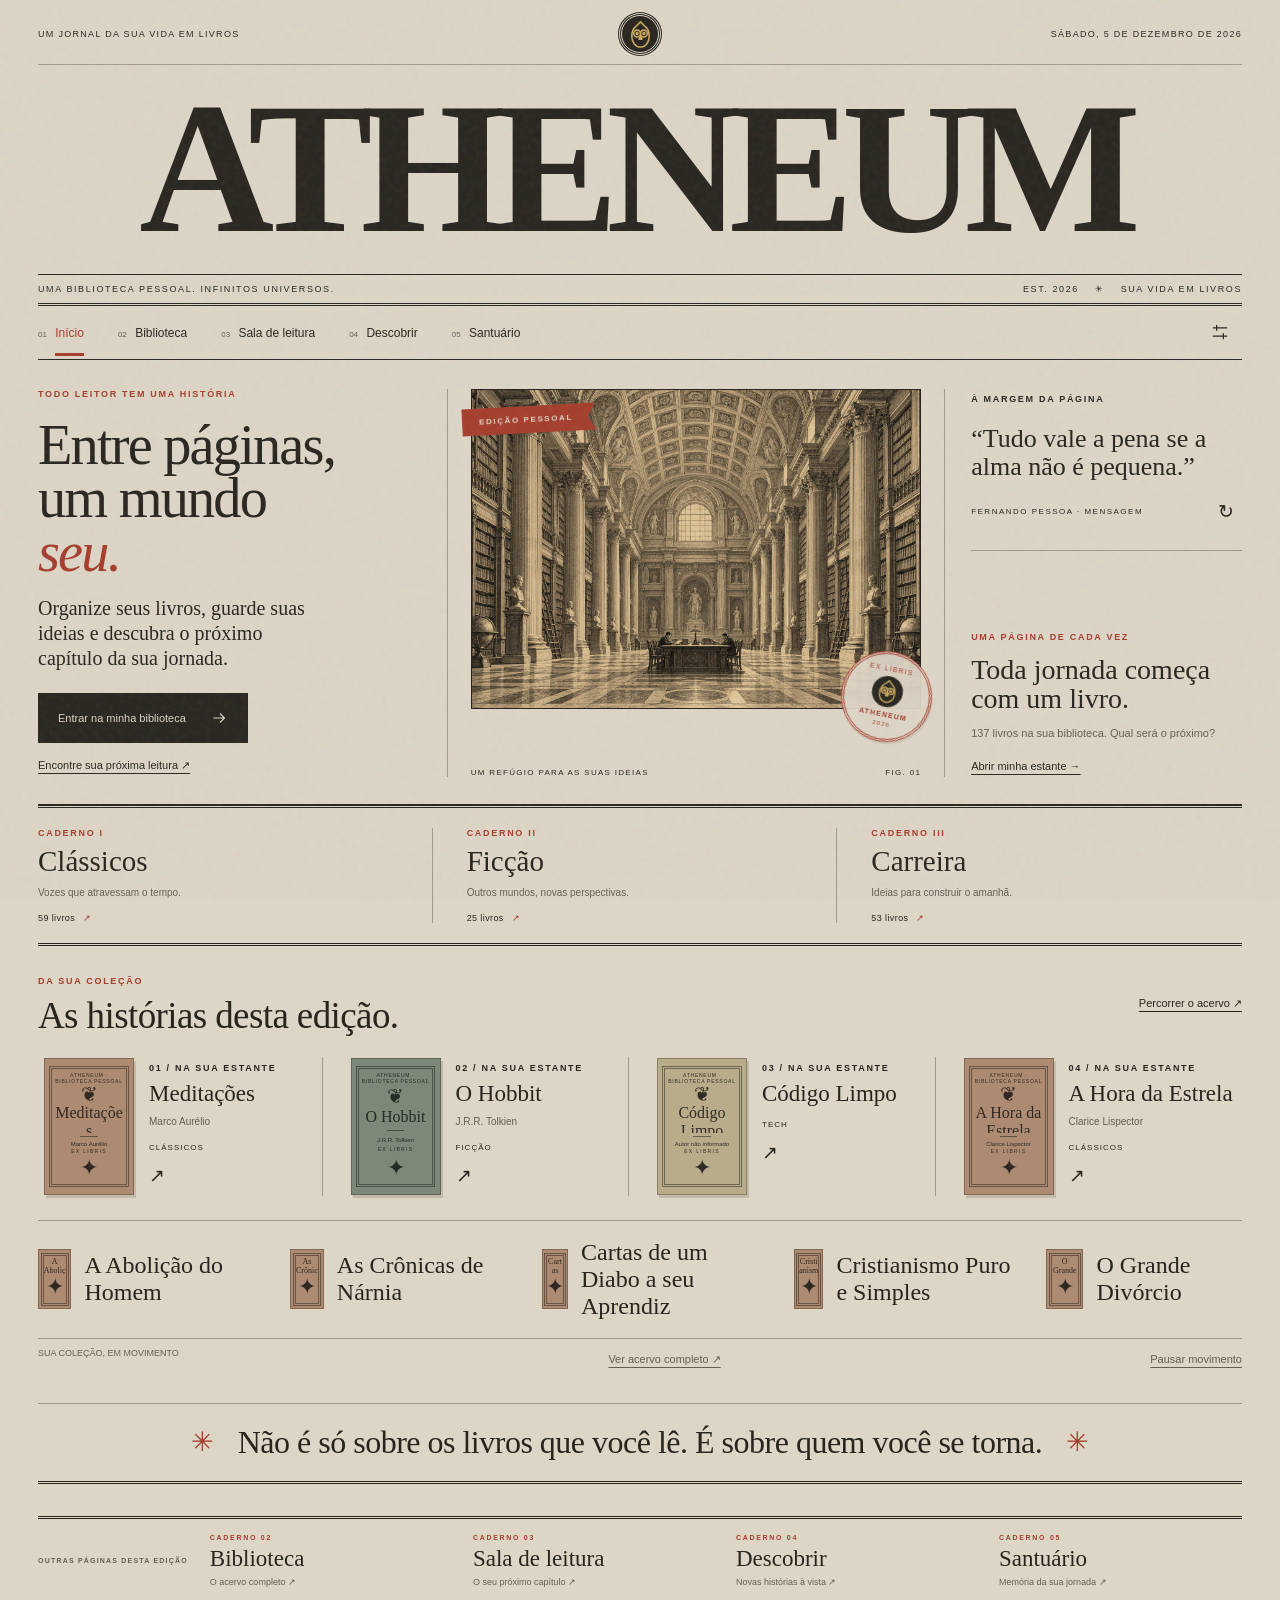
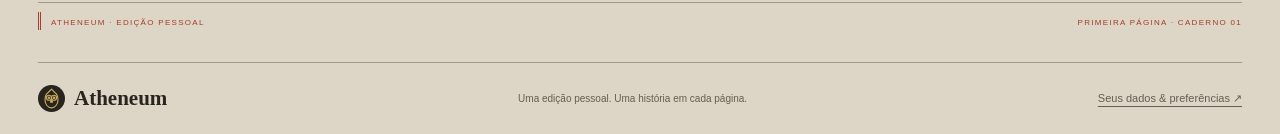
==== commit 1bf7d069: "Beta v1" ====
--- a/index.html
+++ b/index.html
@@ -1,230 +1,91 @@
-<!DOCTYPE html>
+<!doctype html>
 <html lang="pt-BR">
-<head>
-  <meta charset="UTF-8">
-  <meta name="viewport" content="width=device-width, initial-scale=1">
-  <title>Atheneum | A biblioteca de um leitor</title>
-  <meta name="description" content="Atheneum: biblioteca pessoal para cadastrar livros, registrar a página atual, escrever anotações, montar listas e acompanhar o progresso de leitura. Sem conta, direto no navegador.">
-  <meta name="theme-color" content="#1b1416">
-  <meta name="robots" content="index, follow, max-image-preview:large">
-  <meta property="og:type" content="website">
-  <meta property="og:locale" content="pt_BR">
-  <meta property="og:site_name" content="Atheneum">
-  <meta property="og:title" content="Atheneum | Biblioteca pessoal">
-  <meta property="og:description" content="Cadastre livros, registre a página atual, escreva anotações e monte listas. Sem conta, direto no navegador.">
-  <meta name="twitter:card" content="summary_large_image">
-  <script type="application/ld+json">{"@context":"https://schema.org","@type":"WebApplication","name":"Atheneum","applicationCategory":"LifestyleApplication","operatingSystem":"Web","inLanguage":"pt-BR","description":"Biblioteca pessoal com listas, anotações e acompanhamento de leitura."}</script>
-
-  <!-- Ícone da aba do navegador. Para trocar, substitua img/logo/favicon.svg -->
-  <link rel="icon" type="image/svg+xml" href="img/logo/favicon.svg">
-
-  <link rel="stylesheet" href="css/fontes.css">
-
-  <!-- Estilos (a ordem importa: base primeiro) -->
-  <link rel="stylesheet" href="css/base.css">
-  <link rel="stylesheet" href="css/layout.css">
-  <link rel="stylesheet" href="css/livros.css">
-  <link rel="stylesheet" href="css/animacoes.css">
-  <link rel="stylesheet" href="css/aplicativo.css">
-  <link rel="stylesheet" href="css/imersao.css">
-  <link rel="stylesheet" href="css/leitores.css">
-  <link rel="stylesheet" href="css/vidro.css">
-  <link rel="stylesheet" href="css/humano.css">
-  <link rel="stylesheet" href="css/descobrir.css">
-  <link rel="stylesheet" href="css/organizacao.css">
-  <link rel="stylesheet" href="css/edicao.css">
-</head>
-
-<body>
-  <svg class="oculto-svg" width="0" height="0" aria-hidden="true" focusable="false">
-    <filter id="vidro-refracao" x="-5%" y="-5%" width="110%" height="110%" color-interpolation-filters="sRGB">
-      <feTurbulence type="fractalNoise" baseFrequency="0.012 0.02" numOctaves="2" seed="7" result="ruido"/>
-      <feDisplacementMap in="SourceGraphic" in2="ruido" scale="9" xChannelSelector="R" yChannelSelector="G"/>
-    </filter>
-  </svg>
-  <div class="entrada" id="entrada" aria-hidden="true" hidden><span></span><span></span></div>
-  <a class="pular" href="#inicio">Pular para o conteúdo</a>
-
-  <!-- Barra Superior -->
-  <header class="topo">
-    <a class="marca" href="#inicio" aria-label="Atheneum, início">
-      <img class="marca__logo" id="arte-marca" src="img/logo/logo.svg" alt="">
-      <span class="marca__nome">Atheneum<span class="marca__ponto">.</span></span>
-    </a>
-    <nav class="abas" id="navegacao" aria-label="Áreas do Atheneum">
-      <button class="aba" type="button" data-pagina="inicio" data-icone="inicio" aria-controls="inicio" aria-pressed="true"><span>Início</span></button>
-      <button class="aba" type="button" data-pagina="biblioteca" data-icone="livro" aria-controls="biblioteca" aria-pressed="false"><span>Biblioteca</span></button>
-      <button class="aba" type="button" data-pagina="descobrir" data-icone="compasso" aria-controls="descobrir" aria-pressed="false"><span>Descobrir</span></button>
-      <button class="aba" type="button" data-pagina="leitura" data-icone="relogio" aria-controls="leitura" aria-pressed="false"><span>Ler agora</span></button>
-      <button class="aba" type="button" data-pagina="santuario" data-icone="trofeu" aria-controls="santuario" aria-pressed="false"><span>Santuário</span></button>
-    </nav>
-    <span class="topo__legenda">De leitor para leitor</span>
-  </header>
-
-  <main class="inicio" id="inicio" tabindex="-1" aria-labelledby="inicio-titulo">
-    <section class="inicio__hero">
-      <div class="inicio__introducao">
-        <p class="sobretitulo" id="inicio-saudacao">Biblioteca pessoal</p>
-        <h1 class="assinatura" id="inicio-titulo"><svg class="assinatura__svg" viewBox="-80 -1120 5743 1520" aria-hidden="true" focusable="false"><path pathLength="1" style="--i:0" d="M1005.0 -257.0Q1003.0 -230.0 994.5 -216.5Q986.0 -203.0 976.5 -192.0Q967.0 -181.0 957.5 -167.0Q948.0 -153.0 943.0 -125.0Q910.0 -112.0 895.0 -94.5Q880.0 -77.0 869.5 -62.0Q859.0 -47.0 844.5 -39.0Q830.0 -31.0 797.0 -36.0Q792.0 -42.0 786.5 -47.0Q781.0 -52.0 774.0 -57.0Q766.0 -36.0 753.5 -29.0Q741.0 -22.0 726.0 -19.5Q711.0 -17.0 695.0 -13.0Q679.0 -9.0 664.0 7.0Q626.0 2.0 603.5 -10.0Q581.0 -22.0 568.0 -36.5Q555.0 -51.0 547.5 -67.5Q540.0 -84.0 532.0 -99.0Q524.0 -114.0 512.5 -126.5Q501.0 -139.0 479.0 -146.0Q469.0 -149.0 462.5 -147.0Q456.0 -145.0 451.0 -140.0Q446.0 -135.0 441.5 -128.5Q437.0 -122.0 431.0 -117.0L420.0 -128.0Q411.0 -104.0 393.5 -90.5Q376.0 -77.0 353.5 -70.5Q331.0 -64.0 306.5 -62.5Q282.0 -61.0 260.0 -61.0Q249.0 -37.0 233.0 -25.0Q217.0 -13.0 197.5 -7.0Q178.0 -1.0 157.0 2.0Q136.0 5.0 114.0 11.0Q105.0 9.0 94.5 12.0Q84.0 15.0 73.5 18.5Q63.0 22.0 52.5 24.0Q42.0 26.0 35.0 22.0Q26.0 17.0 26.0 10.0Q26.0 3.0 21.0 -3.0H19.0Q-2.0 -5.0 -15.0 -16.5Q-28.0 -28.0 -37.5 -44.0Q-47.0 -60.0 -54.0 -78.0Q-61.0 -96.0 -68.0 -111.0Q-68.0 -133.0 -70.5 -159.5Q-73.0 -186.0 -71.0 -212.5Q-69.0 -239.0 -60.0 -262.0Q-51.0 -285.0 -30.0 -299.0L-27.0 -301.0L-38.0 -310.0Q-25.0 -321.0 -22.5 -331.5Q-20.0 -342.0 -21.0 -357.0Q-14.0 -368.0 -5.5 -376.5Q3.0 -385.0 12.0 -393.0Q37.0 -419.0 57.0 -447.0Q77.0 -475.0 77.0 -513.0Q77.0 -518.0 76.5 -522.0Q76.0 -526.0 76.0 -531.0Q90.0 -535.0 102.5 -544.5Q115.0 -554.0 127.0 -563.5Q139.0 -573.0 152.0 -579.0Q165.0 -585.0 179.0 -582.0Q177.0 -588.0 175.0 -593.0Q173.0 -598.0 173.0 -604.0Q173.0 -621.0 185.5 -634.0Q198.0 -647.0 208.0 -657.0Q216.0 -665.0 226.0 -676.5Q236.0 -688.0 241.0 -693.0L235.0 -699.0Q250.0 -700.0 257.0 -708.5Q264.0 -717.0 270.5 -726.0Q277.0 -735.0 285.0 -742.5Q293.0 -750.0 309.0 -750.0H312.0Q320.0 -766.0 336.0 -778.5Q352.0 -791.0 369.5 -803.0Q387.0 -815.0 404.0 -828.0Q421.0 -841.0 430.0 -860.0Q445.0 -865.0 456.0 -873.5Q467.0 -882.0 477.5 -889.5Q488.0 -897.0 500.5 -903.0Q513.0 -909.0 531.0 -910.0Q536.0 -915.0 544.0 -923.0Q552.0 -931.0 557.0 -931.0Q562.0 -931.0 563.5 -927.5Q565.0 -924.0 567.0 -921.0Q573.0 -926.0 583.5 -924.5Q594.0 -923.0 605.0 -918.0Q616.0 -913.0 626.0 -907.0Q636.0 -901.0 642.0 -898.0Q667.0 -836.0 648.0 -771.0Q643.0 -771.0 637.0 -770.5Q631.0 -770.0 625.0 -770.0Q625.0 -774.0 630.0 -779.0Q635.0 -784.0 637.0 -786.0Q625.0 -792.0 619.0 -802.5Q613.0 -813.0 608.0 -823.5Q603.0 -834.0 595.5 -842.5Q588.0 -851.0 572.0 -853.0Q550.0 -856.0 531.0 -845.5Q512.0 -835.0 496.0 -822.5Q480.0 -810.0 466.0 -799.5Q452.0 -789.0 439.0 -791.0Q433.0 -779.0 425.5 -771.0Q418.0 -763.0 411.5 -755.0Q405.0 -747.0 401.5 -737.0Q398.0 -727.0 402.0 -711.0Q366.0 -677.0 328.5 -645.5Q291.0 -614.0 259.0 -575.0L248.0 -586.0Q248.0 -579.0 243.5 -573.5Q239.0 -568.0 235.0 -562.0Q231.0 -556.0 228.5 -548.5Q226.0 -541.0 229.0 -532.0Q221.0 -527.0 215.5 -520.5Q210.0 -514.0 205.0 -506.0Q199.0 -497.0 192.5 -489.5Q186.0 -482.0 176.0 -475.0L175.0 -474.0Q176.0 -464.0 176.0 -455.0Q176.0 -446.0 176.0 -435.0Q165.0 -418.0 149.0 -403.0Q133.0 -388.0 118.0 -372.5Q103.0 -357.0 91.5 -339.0Q80.0 -321.0 78.0 -299.0Q61.0 -293.0 54.0 -279.0Q47.0 -265.0 43.0 -250.0Q39.0 -235.0 36.0 -221.0Q33.0 -207.0 24.0 -200.0L33.0 -191.0Q7.0 -176.0 -5.0 -154.0Q-17.0 -132.0 -9.0 -102.0L-8.0 -101.0V-100.0Q21.0 -75.0 51.0 -73.0Q81.0 -71.0 116.0 -76.0Q132.0 -78.0 146.5 -78.5Q161.0 -79.0 175.0 -79.0H177.0Q191.0 -93.0 207.0 -96.5Q223.0 -100.0 242.0 -100.0Q258.0 -100.0 273.0 -102.0Q288.0 -104.0 299.0 -117.0Q303.0 -121.0 305.0 -125.0Q307.0 -129.0 310.0 -133.0Q312.0 -135.0 314.0 -137.0Q316.0 -139.0 318.0 -141.0Q340.0 -136.0 359.0 -146.5Q378.0 -157.0 395.5 -172.0Q413.0 -187.0 430.5 -202.5Q448.0 -218.0 466.0 -224.0Q489.0 -247.0 496.5 -274.0Q504.0 -301.0 506.0 -331.0Q507.0 -346.0 508.5 -359.0Q510.0 -372.0 513.5 -383.5Q517.0 -395.0 524.0 -405.5Q531.0 -416.0 544.0 -427.0L546.0 -429.0Q544.0 -437.0 542.0 -443.0Q540.0 -449.0 540.0 -458.0Q540.0 -477.0 547.0 -494.0Q554.0 -511.0 562.5 -528.5Q571.0 -546.0 578.0 -566.0Q585.0 -586.0 585.0 -611.0Q599.0 -635.0 616.0 -660.0Q633.0 -685.0 653.0 -708.0Q673.0 -731.0 696.0 -749.0Q719.0 -767.0 746.0 -777.0Q759.0 -776.0 772.5 -774.5Q786.0 -773.0 798.0 -771.0Q792.0 -757.0 792.0 -738.5Q792.0 -720.0 790.5 -702.5Q789.0 -685.0 782.0 -671.0Q775.0 -657.0 756.0 -651.0Q758.0 -648.0 758.5 -639.5Q759.0 -631.0 759.0 -627.0Q759.0 -597.0 746.0 -570.0Q733.0 -543.0 716.5 -516.5Q700.0 -490.0 684.5 -463.0Q669.0 -436.0 663.0 -408.0Q660.0 -395.0 649.5 -384.0Q639.0 -373.0 628.5 -362.0Q618.0 -351.0 611.5 -338.5Q605.0 -326.0 610.0 -311.0Q602.0 -298.0 591.5 -289.5Q581.0 -281.0 573.0 -272.5Q565.0 -264.0 562.0 -252.0Q559.0 -240.0 566.0 -221.0H567.0V-220.0Q578.0 -203.0 584.0 -185.0Q590.0 -167.0 597.5 -150.0Q605.0 -133.0 617.5 -119.0Q630.0 -105.0 653.0 -98.0Q655.0 -109.0 662.0 -109.5Q669.0 -110.0 677.0 -110.0Q682.0 -105.0 687.0 -100.5Q692.0 -96.0 697.0 -91.0Q741.0 -91.0 767.0 -94.0Q793.0 -97.0 811.5 -105.0Q830.0 -113.0 848.0 -128.5Q866.0 -144.0 895.0 -169.0Q922.0 -192.0 949.0 -214.5Q976.0 -237.0 1005.0 -257.0ZM673.0 -542.0Q668.0 -553.0 656.0 -553.0Q644.0 -553.0 634.0 -552.0Q642.0 -544.0 648.5 -534.0Q655.0 -524.0 661.0 -515.0Q666.0 -520.0 671.5 -527.0Q677.0 -534.0 673.0 -542.0Z"/><path pathLength="1" style="--i:1" d="M1624.0 -723.0Q1610.0 -708.0 1593.0 -707.5Q1576.0 -707.0 1559.5 -710.0Q1543.0 -713.0 1527.5 -712.5Q1512.0 -712.0 1501.0 -696.0Q1485.0 -700.0 1468.0 -697.5Q1451.0 -695.0 1433.0 -690.5Q1415.0 -686.0 1397.0 -682.0Q1379.0 -678.0 1361.0 -679.0L1344.0 -696.0Q1337.0 -685.0 1324.5 -682.5Q1312.0 -680.0 1300.0 -688.0Q1279.0 -674.0 1258.0 -675.0Q1237.0 -676.0 1217.0 -676.5Q1197.0 -677.0 1179.5 -668.5Q1162.0 -660.0 1150.0 -627.0Q1141.0 -604.0 1133.0 -580.5Q1125.0 -557.0 1117.0 -534.0Q1095.0 -474.0 1072.5 -415.5Q1050.0 -357.0 1022.0 -300.0Q1020.0 -255.0 1024.0 -209.0Q1028.0 -163.0 1033.0 -118.0Q1029.0 -106.0 1030.5 -93.0Q1032.0 -80.0 1037.0 -67.0Q1042.0 -54.0 1049.0 -42.5Q1056.0 -31.0 1064.0 -22.0L1082.0 -39.0L1107.0 -4.0Q1117.0 -17.0 1130.5 -31.5Q1144.0 -46.0 1159.0 -58.5Q1174.0 -71.0 1190.5 -79.5Q1207.0 -88.0 1224.0 -91.0Q1231.0 -98.0 1237.0 -106.0Q1243.0 -114.0 1250.0 -119.5Q1257.0 -125.0 1265.5 -127.5Q1274.0 -130.0 1286.0 -126.0Q1318.0 -144.0 1343.0 -171.5Q1368.0 -199.0 1393.0 -226.5Q1418.0 -254.0 1445.5 -277.0Q1473.0 -300.0 1510.0 -309.0Q1486.0 -251.0 1449.0 -196.5Q1412.0 -142.0 1366.0 -99.0Q1354.0 -85.0 1336.0 -74.0Q1328.0 -69.0 1319.0 -63.5Q1310.0 -58.0 1302.0 -53.0Q1275.0 -35.0 1250.0 -14.5Q1225.0 6.0 1202.0 31.0Q1199.0 25.0 1194.0 23.0Q1189.0 21.0 1182.5 21.0Q1176.0 21.0 1169.5 22.0Q1163.0 23.0 1158.0 22.0Q1139.0 36.0 1108.5 44.5Q1078.0 53.0 1054.0 48.0Q1047.0 46.0 1035.0 40.5Q1023.0 35.0 1017.0 31.0Q978.0 5.0 958.5 -33.5Q939.0 -72.0 937.0 -118.0L929.0 -126.0Q942.0 -138.0 945.5 -150.0Q949.0 -162.0 947.5 -174.5Q946.0 -187.0 942.5 -200.5Q939.0 -214.0 938.0 -228.0Q937.0 -237.0 938.5 -243.0Q940.0 -249.0 942.0 -257.0Q950.0 -289.0 957.0 -319.5Q964.0 -350.0 972.0 -381.0Q992.0 -457.0 1018.5 -531.5Q1045.0 -606.0 1074.0 -679.0Q1058.0 -685.0 1042.0 -686.5Q1026.0 -688.0 1009.5 -688.0Q993.0 -688.0 976.5 -689.0Q960.0 -690.0 944.0 -696.0Q937.0 -699.0 937.0 -699.5Q937.0 -700.0 929.0 -700.0Q924.0 -700.0 915.0 -698.5Q906.0 -697.0 897.0 -697.0Q888.0 -697.0 880.5 -699.0Q873.0 -701.0 872.0 -708.0V-718.0Q873.0 -734.0 879.0 -739.5Q885.0 -745.0 894.0 -746.5Q903.0 -748.0 914.0 -748.5Q925.0 -749.0 935.0 -755.0Q963.0 -749.0 988.0 -746.5Q1013.0 -744.0 1036.5 -747.0Q1060.0 -750.0 1082.5 -760.0Q1105.0 -770.0 1127.0 -790.0Q1143.0 -821.0 1151.0 -856.5Q1159.0 -892.0 1169.5 -926.5Q1180.0 -961.0 1197.0 -990.5Q1214.0 -1020.0 1249.0 -1040.0Q1265.0 -1042.0 1277.0 -1036.0Q1289.0 -1030.0 1301.0 -1023.0Q1296.0 -1009.0 1293.0 -994.0Q1290.0 -979.0 1286.5 -964.0Q1283.0 -949.0 1278.0 -935.0Q1273.0 -921.0 1263.0 -909.0Q1276.0 -904.0 1278.0 -897.0Q1280.0 -890.0 1276.0 -882.0Q1272.0 -874.0 1266.0 -865.0Q1260.0 -856.0 1259.0 -849.0Q1248.0 -848.0 1240.5 -835.0Q1233.0 -822.0 1225.0 -815.0Q1217.0 -798.0 1228.0 -786.0Q1239.0 -774.0 1248.0 -763.0Q1257.0 -760.0 1266.0 -762.5Q1275.0 -765.0 1282.5 -768.0Q1290.0 -771.0 1297.0 -771.0Q1304.0 -771.0 1310.0 -763.0Q1320.0 -774.0 1330.0 -772.5Q1340.0 -771.0 1350.0 -767.5Q1360.0 -764.0 1370.0 -764.5Q1380.0 -765.0 1389.0 -780.0Q1401.0 -786.0 1411.5 -783.0Q1422.0 -780.0 1431.0 -775.5Q1440.0 -771.0 1448.5 -768.5Q1457.0 -766.0 1466.0 -772.0Q1481.0 -770.0 1499.5 -771.0Q1518.0 -772.0 1536.5 -775.0Q1555.0 -778.0 1573.5 -782.5Q1592.0 -787.0 1607.0 -790.0Q1622.0 -781.0 1625.0 -774.0Q1628.0 -767.0 1626.5 -760.0Q1625.0 -753.0 1622.5 -744.5Q1620.0 -736.0 1624.0 -723.0Z"/><path pathLength="1" style="--i:2" d="M2024.0 -119.0Q2003.0 -74.0 1984.0 -48.0Q1965.0 -22.0 1941.5 -4.5Q1918.0 13.0 1885.0 28.0Q1852.0 43.0 1802.0 66.0Q1782.0 61.0 1763.0 63.5Q1744.0 66.0 1726.5 67.0Q1709.0 68.0 1693.0 63.5Q1677.0 59.0 1664.0 39.0H1649.0Q1650.0 26.0 1646.5 11.5Q1643.0 -3.0 1627.0 -5.0Q1637.0 -16.0 1640.0 -29.5Q1643.0 -43.0 1644.5 -57.0Q1646.0 -71.0 1649.0 -84.0Q1652.0 -97.0 1664.0 -106.0Q1652.0 -122.0 1654.5 -138.5Q1657.0 -155.0 1665.5 -171.5Q1674.0 -188.0 1683.5 -204.5Q1693.0 -221.0 1693.0 -238.0Q1684.0 -244.0 1676.5 -254.5Q1669.0 -265.0 1656.0 -260.0Q1629.0 -234.0 1602.0 -210.5Q1575.0 -187.0 1549.5 -162.0Q1524.0 -137.0 1501.5 -109.5Q1479.0 -82.0 1460.0 -49.0Q1443.0 -46.0 1434.0 -33.0Q1425.0 -20.0 1418.0 -5.5Q1411.0 9.0 1402.5 22.0Q1394.0 35.0 1379.0 39.0Q1374.0 55.0 1368.5 71.5Q1363.0 88.0 1358.0 104.0Q1352.0 101.0 1342.5 99.0Q1333.0 97.0 1324.0 94.0Q1315.0 91.0 1308.0 86.5Q1301.0 82.0 1299.0 75.0Q1298.0 73.0 1298.5 66.5Q1299.0 60.0 1299.0 58.0Q1301.0 30.0 1313.5 5.5Q1326.0 -19.0 1340.0 -42.5Q1354.0 -66.0 1366.0 -90.0Q1378.0 -114.0 1379.0 -143.0Q1394.0 -143.0 1398.5 -152.0Q1403.0 -161.0 1405.5 -171.0Q1408.0 -181.0 1412.0 -189.0Q1416.0 -197.0 1430.0 -195.0Q1421.0 -207.0 1422.5 -221.5Q1424.0 -236.0 1430.0 -250.5Q1436.0 -265.0 1445.0 -278.5Q1454.0 -292.0 1460.0 -303.0Q1459.0 -317.0 1462.5 -331.0Q1466.0 -345.0 1475.0 -356.0Q1484.0 -367.0 1491.0 -377.0Q1498.0 -387.0 1505.0 -398.0Q1509.0 -403.0 1511.5 -409.0Q1514.0 -415.0 1517.0 -420.0Q1526.0 -433.0 1529.0 -447.5Q1532.0 -462.0 1535.5 -476.5Q1539.0 -491.0 1545.5 -502.5Q1552.0 -514.0 1569.0 -521.0Q1569.0 -532.0 1572.5 -541.5Q1576.0 -551.0 1580.0 -561.0Q1584.0 -571.0 1587.5 -580.5Q1591.0 -590.0 1591.0 -601.0Q1594.0 -606.0 1600.0 -611.0Q1606.0 -616.0 1611.0 -621.0Q1616.0 -626.0 1619.0 -631.5Q1622.0 -637.0 1620.0 -645.0Q1621.0 -658.0 1619.5 -672.0Q1618.0 -686.0 1627.0 -696.0Q1625.0 -709.0 1630.5 -717.0Q1636.0 -725.0 1644.0 -731.0Q1652.0 -737.0 1661.5 -742.5Q1671.0 -748.0 1678.0 -755.0Q1673.0 -762.0 1676.0 -771.0Q1679.0 -780.0 1684.5 -788.5Q1690.0 -797.0 1697.0 -805.0Q1704.0 -813.0 1707.0 -819.0Q1713.0 -831.0 1717.5 -843.0Q1722.0 -855.0 1728.0 -865.5Q1734.0 -876.0 1742.5 -885.0Q1751.0 -894.0 1765.0 -900.0Q1761.0 -920.0 1767.5 -931.0Q1774.0 -942.0 1785.5 -950.0Q1797.0 -958.0 1810.0 -965.5Q1823.0 -973.0 1831.0 -987.0Q1842.0 -990.0 1855.0 -993.5Q1868.0 -997.0 1881.0 -998.5Q1894.0 -1000.0 1906.0 -998.0Q1918.0 -996.0 1928.0 -987.0Q1932.0 -983.0 1933.0 -982.0Q1934.0 -981.0 1934.0 -980.5Q1934.0 -980.0 1934.5 -978.5Q1935.0 -977.0 1939.0 -973.0Q1943.0 -969.0 1947.0 -965.5Q1951.0 -962.0 1955.0 -957.0Q1956.0 -950.0 1955.0 -941.5Q1954.0 -933.0 1954.0 -925.0Q1954.0 -917.0 1956.5 -910.0Q1959.0 -903.0 1969.0 -900.0Q1961.0 -871.0 1962.0 -838.0Q1963.0 -805.0 1963.0 -771.5Q1963.0 -738.0 1958.0 -707.0Q1953.0 -676.0 1932.0 -652.0L1925.0 -601.0Q1912.0 -600.0 1907.0 -592.5Q1902.0 -585.0 1900.0 -575.0Q1898.0 -565.0 1896.5 -554.0Q1895.0 -543.0 1889.0 -536.0Q1881.0 -526.0 1873.0 -513.0Q1865.0 -500.0 1856.0 -489.0Q1847.0 -478.0 1835.5 -470.5Q1824.0 -463.0 1809.0 -463.0Q1807.0 -457.0 1801.0 -449.0Q1795.0 -441.0 1787.5 -433.5Q1780.0 -426.0 1772.0 -420.5Q1764.0 -415.0 1758.0 -413.0Q1750.0 -410.0 1743.5 -408.5Q1737.0 -407.0 1729.0 -402.0Q1720.0 -397.0 1711.0 -389.0Q1702.0 -381.0 1692.0 -375.0Q1682.0 -369.0 1671.0 -366.5Q1660.0 -364.0 1649.0 -369.0Q1636.0 -353.0 1619.5 -349.5Q1603.0 -346.0 1587.5 -344.5Q1572.0 -343.0 1558.5 -337.5Q1545.0 -332.0 1538.0 -313.0Q1536.0 -311.0 1534.5 -304.5Q1533.0 -298.0 1533.0 -296.0Q1533.0 -285.0 1532.0 -269.0Q1531.0 -253.0 1540.0 -245.0Q1576.0 -262.0 1608.5 -285.5Q1641.0 -309.0 1678.0 -325.0L1685.0 -317.0Q1688.0 -339.0 1704.0 -339.5Q1720.0 -340.0 1737.0 -339.0H1744.0Q1746.0 -339.0 1747.5 -339.5Q1749.0 -340.0 1751.0 -340.0Q1770.0 -340.0 1776.0 -325.0Q1782.0 -310.0 1787.0 -296.0Q1776.0 -284.0 1769.5 -267.5Q1763.0 -251.0 1757.5 -233.0Q1752.0 -215.0 1745.5 -197.5Q1739.0 -180.0 1728.0 -165.0Q1737.0 -160.0 1736.0 -154.0Q1735.0 -148.0 1732.5 -142.0Q1730.0 -136.0 1731.0 -130.5Q1732.0 -125.0 1744.0 -122.0Q1734.0 -115.0 1730.5 -105.5Q1727.0 -96.0 1724.5 -85.5Q1722.0 -75.0 1719.0 -65.5Q1716.0 -56.0 1707.0 -49.0Q1711.0 -40.0 1713.5 -31.5Q1716.0 -23.0 1714.0 -12.0Q1728.0 6.0 1742.5 8.0Q1757.0 10.0 1771.0 6.0Q1785.0 2.0 1800.0 -2.0Q1815.0 -6.0 1831.0 0.0Q1859.0 -19.0 1870.0 -23.0Q1881.0 -27.0 1887.5 -29.0Q1894.0 -31.0 1903.0 -38.0Q1912.0 -45.0 1937.0 -69.0Q1962.0 -76.0 1981.5 -92.0Q2001.0 -108.0 2024.0 -119.0ZM1875.0 -936.0Q1876.0 -924.0 1869.5 -917.5Q1863.0 -911.0 1855.0 -905.5Q1847.0 -900.0 1839.5 -894.5Q1832.0 -889.0 1831.0 -878.0Q1818.0 -872.0 1814.0 -862.0Q1810.0 -852.0 1807.5 -841.5Q1805.0 -831.0 1800.0 -821.0Q1795.0 -811.0 1780.0 -805.0L1787.0 -798.0Q1754.0 -768.0 1734.5 -727.0Q1715.0 -686.0 1700.0 -645.0Q1686.0 -630.0 1680.0 -611.5Q1674.0 -593.0 1668.5 -574.5Q1663.0 -556.0 1654.5 -539.5Q1646.0 -523.0 1627.0 -514.0Q1637.0 -501.0 1634.5 -490.0Q1632.0 -479.0 1624.0 -469.0Q1616.0 -459.0 1607.5 -449.0Q1599.0 -439.0 1598.0 -427.0Q1617.0 -423.0 1635.5 -428.0Q1654.0 -433.0 1672.0 -442.5Q1690.0 -452.0 1706.0 -464.0Q1722.0 -476.0 1737.0 -485.0L1744.0 -478.0Q1789.0 -503.0 1818.5 -538.5Q1848.0 -574.0 1875.0 -616.0Q1866.0 -623.0 1867.0 -631.0Q1869.0 -636.0 1872.0 -643.0Q1875.0 -650.0 1877.0 -655.0Q1887.0 -685.0 1892.0 -711.0Q1905.0 -765.0 1910.5 -819.5Q1916.0 -874.0 1918.0 -929.0Z"/><path pathLength="1" style="--i:3" d="M2724.0 -306.0Q2715.0 -297.0 2710.5 -292.0Q2706.0 -287.0 2702.5 -282.5Q2699.0 -278.0 2694.5 -273.0Q2690.0 -268.0 2681.0 -258.0Q2673.0 -250.0 2666.0 -241.0Q2659.0 -232.0 2650.0 -225.0Q2638.0 -228.0 2631.5 -222.0Q2625.0 -216.0 2619.5 -208.5Q2614.0 -201.0 2609.5 -194.5Q2605.0 -188.0 2598.0 -189.0Q2574.0 -176.0 2550.0 -166.5Q2526.0 -157.0 2504.0 -139.0L2496.0 -147.0L2392.0 -97.0Q2387.0 -95.0 2382.0 -91.0Q2377.0 -87.0 2372.0 -84.0Q2350.0 -72.0 2326.5 -62.5Q2303.0 -53.0 2280.0 -45.0L2267.0 -41.0Q2275.0 -21.0 2267.0 -13.0Q2259.0 -5.0 2244.0 -1.5Q2229.0 2.0 2211.0 3.0Q2193.0 4.0 2183.0 10.0Q2171.0 8.0 2158.5 8.5Q2146.0 9.0 2133.0 11.0Q2119.0 13.0 2107.0 13.0Q2095.0 13.0 2081.0 10.0H2079.0Q2062.0 18.0 2049.5 13.5Q2037.0 9.0 2027.0 -1.5Q2017.0 -12.0 2008.5 -26.5Q2000.0 -41.0 1991.0 -53.0Q1985.0 -61.0 1976.0 -76.0Q1967.0 -91.0 1960.5 -108.0Q1954.0 -125.0 1952.5 -142.5Q1951.0 -160.0 1960.0 -173.0Q1969.0 -186.0 1974.5 -201.0Q1980.0 -216.0 1980.0 -236.0Q1980.0 -243.0 1979.5 -249.0Q1979.0 -255.0 1979.0 -262.0Q1984.0 -262.0 1990.0 -261.5Q1996.0 -261.0 2001.5 -261.5Q2007.0 -262.0 2010.5 -265.5Q2014.0 -269.0 2014.0 -278.0Q2014.0 -283.0 2010.5 -286.0Q2007.0 -289.0 2006.0 -292.0Q2012.0 -301.0 2017.5 -306.5Q2023.0 -312.0 2027.0 -317.5Q2031.0 -323.0 2033.0 -330.5Q2035.0 -338.0 2032.0 -351.0Q2044.0 -372.0 2060.5 -388.5Q2077.0 -405.0 2095.0 -419.5Q2113.0 -434.0 2132.0 -448.0Q2151.0 -462.0 2168.0 -478.0Q2187.0 -470.0 2198.5 -478.0Q2210.0 -486.0 2219.0 -495.5Q2228.0 -505.0 2237.0 -511.0Q2246.0 -517.0 2261.0 -506.0L2263.0 -504.0Q2290.0 -531.0 2317.5 -528.0Q2345.0 -525.0 2364.5 -510.0Q2384.0 -495.0 2390.0 -475.5Q2396.0 -456.0 2379.0 -449.0Q2390.0 -438.0 2390.0 -423.0Q2390.0 -408.0 2382.0 -397.0Q2373.0 -385.0 2366.5 -372.5Q2360.0 -360.0 2353.0 -346.0Q2343.0 -323.0 2331.0 -302.5Q2319.0 -282.0 2297.0 -268.0Q2279.0 -273.0 2272.5 -264.0Q2266.0 -255.0 2263.0 -244.5Q2260.0 -234.0 2256.0 -228.0Q2252.0 -222.0 2239.0 -232.0L2237.0 -234.0L2235.0 -232.0Q2227.0 -224.0 2222.5 -214.0Q2218.0 -204.0 2210.0 -199.0Q2201.0 -202.0 2191.0 -204.0Q2181.0 -206.0 2172.0 -208.0Q2172.0 -187.0 2164.0 -175.0Q2156.0 -163.0 2143.5 -155.5Q2131.0 -148.0 2115.0 -143.5Q2099.0 -139.0 2083.5 -132.5Q2068.0 -126.0 2054.5 -116.5Q2041.0 -107.0 2033.0 -90.0Q2043.0 -79.0 2058.0 -77.5Q2073.0 -76.0 2089.0 -77.5Q2105.0 -79.0 2120.5 -79.0Q2136.0 -79.0 2148.0 -71.0L2149.0 -70.0L2150.0 -71.0Q2174.0 -74.0 2196.5 -82.5Q2219.0 -91.0 2240.5 -100.5Q2262.0 -110.0 2284.5 -118.5Q2307.0 -127.0 2331.0 -131.0Q2336.0 -123.0 2344.5 -122.0Q2353.0 -121.0 2361.0 -123.0L2362.0 -125.0Q2364.0 -132.0 2366.0 -137.5Q2368.0 -143.0 2372.0 -150.0Q2379.0 -161.0 2389.0 -167.0Q2399.0 -173.0 2410.5 -176.0Q2422.0 -179.0 2435.0 -180.0Q2448.0 -181.0 2461.0 -183.0H2463.0L2464.0 -186.0Q2468.0 -198.0 2474.5 -202.5Q2481.0 -207.0 2488.5 -209.0Q2496.0 -211.0 2504.5 -212.0Q2513.0 -213.0 2521.0 -218.0Q2539.0 -212.0 2551.0 -222.0Q2563.0 -232.0 2574.0 -243.0L2582.0 -233.0L2585.0 -237.0Q2600.0 -251.0 2607.5 -258.0Q2615.0 -265.0 2622.0 -270.5Q2629.0 -276.0 2638.5 -281.5Q2648.0 -287.0 2665.0 -298.0Q2679.0 -307.0 2692.5 -316.0Q2706.0 -325.0 2719.0 -336.0Q2724.0 -334.0 2724.0 -328.5Q2724.0 -323.0 2724.0 -318.0Q2723.0 -316.0 2722.5 -312.0Q2722.0 -308.0 2724.0 -306.0ZM2310.0 -431.0Q2309.0 -432.0 2308.5 -432.0Q2308.0 -432.0 2307.0 -433.0Q2286.0 -444.0 2272.0 -443.5Q2258.0 -443.0 2246.5 -435.5Q2235.0 -428.0 2225.5 -416.5Q2216.0 -405.0 2205.5 -395.5Q2195.0 -386.0 2181.0 -381.0Q2167.0 -376.0 2147.0 -382.0Q2144.0 -366.0 2141.5 -350.5Q2139.0 -335.0 2138.0 -319.0Q2121.0 -313.0 2111.5 -302.0Q2102.0 -291.0 2095.5 -278.0Q2089.0 -265.0 2083.5 -250.5Q2078.0 -236.0 2069.0 -223.0L2073.0 -218.0Q2077.0 -220.0 2082.0 -215.0Q2087.0 -210.0 2089.0 -208.0Q2100.0 -224.0 2118.5 -235.0Q2137.0 -246.0 2156.5 -255.5Q2176.0 -265.0 2194.0 -276.0Q2212.0 -287.0 2221.0 -305.0Q2253.0 -314.0 2269.0 -341.0Q2285.0 -368.0 2296.0 -397.0Q2298.0 -403.0 2303.5 -414.5Q2309.0 -426.0 2310.0 -431.0Z"/><path pathLength="1" style="--i:4" d="M3129.0 -36.0Q3130.0 -24.0 3125.0 -18.0Q3120.0 -12.0 3111.5 -9.0Q3103.0 -6.0 3093.0 -4.5Q3083.0 -3.0 3076.0 1.0Q3047.0 -2.0 3020.0 -7.5Q2993.0 -13.0 2970.0 -24.5Q2947.0 -36.0 2928.5 -55.0Q2910.0 -74.0 2897.0 -103.0Q2910.0 -124.0 2906.0 -149.5Q2902.0 -175.0 2898.5 -199.0Q2895.0 -223.0 2899.5 -243.0Q2904.0 -263.0 2934.0 -275.0Q2932.0 -286.0 2934.5 -299.0Q2937.0 -312.0 2927.0 -321.0Q2892.0 -309.0 2866.0 -287.0Q2840.0 -265.0 2816.5 -239.0Q2793.0 -213.0 2769.5 -186.5Q2746.0 -160.0 2718.0 -140.0Q2705.0 -139.0 2690.5 -141.5Q2676.0 -144.0 2666.0 -133.0Q2667.0 -126.0 2671.0 -121.0Q2675.0 -116.0 2677.5 -111.0Q2680.0 -106.0 2680.0 -100.5Q2680.0 -95.0 2673.0 -88.0Q2663.0 -78.0 2651.5 -71.5Q2640.0 -65.0 2629.5 -57.5Q2619.0 -50.0 2612.0 -40.0Q2605.0 -30.0 2605.0 -13.0Q2599.0 -16.0 2594.0 -14.5Q2589.0 -13.0 2584.5 -9.0Q2580.0 -5.0 2576.0 0.0Q2572.0 5.0 2568.0 8.0Q2566.0 13.0 2569.0 16.5Q2572.0 20.0 2576.0 24.0Q2572.0 35.0 2565.5 37.5Q2559.0 40.0 2551.5 38.0Q2544.0 36.0 2536.5 31.5Q2529.0 27.0 2523.0 24.0Q2520.0 11.0 2519.0 -6.0Q2518.0 -23.0 2520.0 -39.5Q2522.0 -56.0 2528.0 -71.0Q2534.0 -86.0 2546.0 -96.0Q2550.0 -99.0 2551.0 -99.5Q2552.0 -100.0 2552.0 -100.0Q2552.0 -100.0 2553.0 -100.5Q2554.0 -101.0 2557.0 -104.0Q2565.0 -113.0 2568.0 -123.5Q2571.0 -134.0 2573.0 -145.0Q2575.0 -156.0 2578.5 -166.5Q2582.0 -177.0 2591.0 -185.0Q2587.0 -201.0 2591.5 -213.5Q2596.0 -226.0 2603.5 -237.5Q2611.0 -249.0 2618.5 -260.5Q2626.0 -272.0 2628.0 -286.0Q2629.0 -291.0 2628.5 -295.5Q2628.0 -300.0 2628.0 -305.0Q2626.0 -321.0 2631.5 -329.5Q2637.0 -338.0 2645.5 -343.5Q2654.0 -349.0 2663.5 -355.0Q2673.0 -361.0 2680.0 -373.0Q2709.0 -359.0 2714.5 -335.5Q2720.0 -312.0 2718.0 -283.0Q2701.0 -272.0 2692.0 -252.5Q2683.0 -233.0 2680.0 -215.0Q2682.0 -209.0 2685.5 -208.5Q2689.0 -208.0 2693.5 -209.5Q2698.0 -211.0 2702.0 -213.0Q2706.0 -215.0 2710.0 -215.0Q2746.0 -240.0 2781.5 -271.0Q2817.0 -302.0 2837.0 -342.0Q2866.0 -356.0 2892.0 -374.5Q2918.0 -393.0 2949.0 -402.0L2972.0 -425.0Q2977.0 -417.0 2984.0 -421.5Q2991.0 -426.0 2998.0 -432.0Q3005.0 -438.0 3011.5 -439.0Q3018.0 -440.0 3024.0 -425.0Q3034.0 -399.0 3029.0 -374.5Q3024.0 -350.0 3013.5 -326.5Q3003.0 -303.0 2992.0 -279.0Q2981.0 -255.0 2979.0 -230.0Q2979.0 -224.0 2979.0 -217.5Q2979.0 -211.0 2978.0 -204.0Q2976.0 -183.0 2972.5 -158.5Q2969.0 -134.0 2975.0 -114.0Q2980.0 -96.0 2996.0 -82.0Q3012.0 -68.0 3024.0 -54.0Q3031.0 -55.0 3038.0 -53.0Q3045.0 -51.0 3051.5 -49.0Q3058.0 -47.0 3064.0 -47.5Q3070.0 -48.0 3076.0 -54.0Q3083.0 -57.0 3089.5 -53.5Q3096.0 -50.0 3102.0 -45.0Q3108.0 -40.0 3114.5 -36.5Q3121.0 -33.0 3129.0 -36.0Z"/><path pathLength="1" style="--i:5" d="M3931.0 -306.0Q3922.0 -297.0 3917.5 -292.0Q3913.0 -287.0 3909.5 -282.5Q3906.0 -278.0 3901.5 -273.0Q3897.0 -268.0 3888.0 -258.0Q3880.0 -250.0 3873.0 -241.0Q3866.0 -232.0 3857.0 -225.0Q3845.0 -228.0 3838.5 -222.0Q3832.0 -216.0 3826.5 -208.5Q3821.0 -201.0 3816.5 -194.5Q3812.0 -188.0 3805.0 -189.0Q3781.0 -176.0 3757.0 -166.5Q3733.0 -157.0 3711.0 -139.0L3703.0 -147.0L3599.0 -97.0Q3594.0 -95.0 3589.0 -91.0Q3584.0 -87.0 3579.0 -84.0Q3557.0 -72.0 3533.5 -62.5Q3510.0 -53.0 3487.0 -45.0L3474.0 -41.0Q3482.0 -21.0 3474.0 -13.0Q3466.0 -5.0 3451.0 -1.5Q3436.0 2.0 3418.0 3.0Q3400.0 4.0 3390.0 10.0Q3378.0 8.0 3365.5 8.5Q3353.0 9.0 3340.0 11.0Q3326.0 13.0 3314.0 13.0Q3302.0 13.0 3288.0 10.0H3286.0Q3269.0 18.0 3256.5 13.5Q3244.0 9.0 3234.0 -1.5Q3224.0 -12.0 3215.5 -26.5Q3207.0 -41.0 3198.0 -53.0Q3192.0 -61.0 3183.0 -76.0Q3174.0 -91.0 3167.5 -108.0Q3161.0 -125.0 3159.5 -142.5Q3158.0 -160.0 3167.0 -173.0Q3176.0 -186.0 3181.5 -201.0Q3187.0 -216.0 3187.0 -236.0Q3187.0 -243.0 3186.5 -249.0Q3186.0 -255.0 3186.0 -262.0Q3191.0 -262.0 3197.0 -261.5Q3203.0 -261.0 3208.5 -261.5Q3214.0 -262.0 3217.5 -265.5Q3221.0 -269.0 3221.0 -278.0Q3221.0 -283.0 3217.5 -286.0Q3214.0 -289.0 3213.0 -292.0Q3219.0 -301.0 3224.5 -306.5Q3230.0 -312.0 3234.0 -317.5Q3238.0 -323.0 3240.0 -330.5Q3242.0 -338.0 3239.0 -351.0Q3251.0 -372.0 3267.5 -388.5Q3284.0 -405.0 3302.0 -419.5Q3320.0 -434.0 3339.0 -448.0Q3358.0 -462.0 3375.0 -478.0Q3394.0 -470.0 3405.5 -478.0Q3417.0 -486.0 3426.0 -495.5Q3435.0 -505.0 3444.0 -511.0Q3453.0 -517.0 3468.0 -506.0L3470.0 -504.0Q3497.0 -531.0 3524.5 -528.0Q3552.0 -525.0 3571.5 -510.0Q3591.0 -495.0 3597.0 -475.5Q3603.0 -456.0 3586.0 -449.0Q3597.0 -438.0 3597.0 -423.0Q3597.0 -408.0 3589.0 -397.0Q3580.0 -385.0 3573.5 -372.5Q3567.0 -360.0 3560.0 -346.0Q3550.0 -323.0 3538.0 -302.5Q3526.0 -282.0 3504.0 -268.0Q3486.0 -273.0 3479.5 -264.0Q3473.0 -255.0 3470.0 -244.5Q3467.0 -234.0 3463.0 -228.0Q3459.0 -222.0 3446.0 -232.0L3444.0 -234.0L3442.0 -232.0Q3434.0 -224.0 3429.5 -214.0Q3425.0 -204.0 3417.0 -199.0Q3408.0 -202.0 3398.0 -204.0Q3388.0 -206.0 3379.0 -208.0Q3379.0 -187.0 3371.0 -175.0Q3363.0 -163.0 3350.5 -155.5Q3338.0 -148.0 3322.0 -143.5Q3306.0 -139.0 3290.5 -132.5Q3275.0 -126.0 3261.5 -116.5Q3248.0 -107.0 3240.0 -90.0Q3250.0 -79.0 3265.0 -77.5Q3280.0 -76.0 3296.0 -77.5Q3312.0 -79.0 3327.5 -79.0Q3343.0 -79.0 3355.0 -71.0L3356.0 -70.0L3357.0 -71.0Q3381.0 -74.0 3403.5 -82.5Q3426.0 -91.0 3447.5 -100.5Q3469.0 -110.0 3491.5 -118.5Q3514.0 -127.0 3538.0 -131.0Q3543.0 -123.0 3551.5 -122.0Q3560.0 -121.0 3568.0 -123.0L3569.0 -125.0Q3571.0 -132.0 3573.0 -137.5Q3575.0 -143.0 3579.0 -150.0Q3586.0 -161.0 3596.0 -167.0Q3606.0 -173.0 3617.5 -176.0Q3629.0 -179.0 3642.0 -180.0Q3655.0 -181.0 3668.0 -183.0H3670.0L3671.0 -186.0Q3675.0 -198.0 3681.5 -202.5Q3688.0 -207.0 3695.5 -209.0Q3703.0 -211.0 3711.5 -212.0Q3720.0 -213.0 3728.0 -218.0Q3746.0 -212.0 3758.0 -222.0Q3770.0 -232.0 3781.0 -243.0L3789.0 -233.0L3792.0 -237.0Q3807.0 -251.0 3814.5 -258.0Q3822.0 -265.0 3829.0 -270.5Q3836.0 -276.0 3845.5 -281.5Q3855.0 -287.0 3872.0 -298.0Q3886.0 -307.0 3899.5 -316.0Q3913.0 -325.0 3926.0 -336.0Q3931.0 -334.0 3931.0 -328.5Q3931.0 -323.0 3931.0 -318.0Q3930.0 -316.0 3929.5 -312.0Q3929.0 -308.0 3931.0 -306.0ZM3517.0 -431.0Q3516.0 -432.0 3515.5 -432.0Q3515.0 -432.0 3514.0 -433.0Q3493.0 -444.0 3479.0 -443.5Q3465.0 -443.0 3453.5 -435.5Q3442.0 -428.0 3432.5 -416.5Q3423.0 -405.0 3412.5 -395.5Q3402.0 -386.0 3388.0 -381.0Q3374.0 -376.0 3354.0 -382.0Q3351.0 -366.0 3348.5 -350.5Q3346.0 -335.0 3345.0 -319.0Q3328.0 -313.0 3318.5 -302.0Q3309.0 -291.0 3302.5 -278.0Q3296.0 -265.0 3290.5 -250.5Q3285.0 -236.0 3276.0 -223.0L3280.0 -218.0Q3284.0 -220.0 3289.0 -215.0Q3294.0 -210.0 3296.0 -208.0Q3307.0 -224.0 3325.5 -235.0Q3344.0 -246.0 3363.5 -255.5Q3383.0 -265.0 3401.0 -276.0Q3419.0 -287.0 3428.0 -305.0Q3460.0 -314.0 3476.0 -341.0Q3492.0 -368.0 3503.0 -397.0Q3505.0 -403.0 3510.5 -414.5Q3516.0 -426.0 3517.0 -431.0Z"/><path pathLength="1" style="--i:6" d="M4488.0 -50.0Q4476.0 -50.0 4469.5 -49.5Q4463.0 -49.0 4458.0 -48.0Q4453.0 -47.0 4447.0 -44.0Q4441.0 -41.0 4431.0 -35.0Q4427.0 -24.0 4420.5 -18.5Q4414.0 -13.0 4405.5 -9.5Q4397.0 -6.0 4388.0 -2.5Q4379.0 1.0 4371.0 9.0Q4295.0 21.0 4237.0 -25.0Q4230.0 -30.0 4224.5 -36.0Q4219.0 -42.0 4212.0 -47.0Q4207.0 -51.0 4206.5 -50.5Q4206.0 -50.0 4202.0 -55.0Q4195.0 -65.0 4193.5 -79.5Q4192.0 -94.0 4189.0 -107.5Q4186.0 -121.0 4177.5 -130.5Q4169.0 -140.0 4148.0 -139.0Q4138.0 -118.0 4119.5 -96.5Q4101.0 -75.0 4078.0 -58.0Q4055.0 -41.0 4029.5 -30.0Q4004.0 -19.0 3981.0 -19.0Q3973.0 4.0 3953.5 15.5Q3934.0 27.0 3912.0 33.0Q3910.0 34.0 3904.0 35.5Q3898.0 37.0 3897.0 37.0Q3883.0 38.0 3875.0 32.0Q3867.0 26.0 3860.0 19.0Q3853.0 12.0 3845.0 6.0Q3837.0 0.0 3823.0 0.0Q3812.0 -26.0 3801.0 -51.0Q3790.0 -76.0 3785.0 -102.0Q3794.0 -107.0 3794.5 -114.5Q3795.0 -122.0 3795.0 -130.0Q3779.0 -135.0 3778.5 -142.5Q3778.0 -150.0 3781.5 -158.0Q3785.0 -166.0 3788.5 -173.5Q3792.0 -181.0 3785.0 -186.0Q3793.0 -247.0 3820.0 -304.0Q3847.0 -361.0 3897.0 -399.0Q3891.0 -418.0 3900.5 -428.0Q3910.0 -438.0 3923.5 -439.0Q3937.0 -440.0 3949.5 -432.5Q3962.0 -425.0 3962.0 -409.0Q3963.0 -402.0 3961.0 -395.0Q3959.0 -388.0 3957.0 -382.0Q3951.0 -352.0 3939.0 -324.0Q3927.0 -296.0 3913.0 -269.0Q3899.0 -242.0 3884.5 -215.0Q3870.0 -188.0 3860.0 -159.0Q3848.0 -151.0 3852.0 -142.0Q3856.0 -133.0 3862.5 -124.5Q3869.0 -116.0 3869.5 -108.0Q3870.0 -100.0 3851.0 -93.0Q3845.0 -79.0 3854.0 -68.5Q3863.0 -58.0 3869.0 -47.0Q3877.0 -46.0 3884.5 -47.0Q3892.0 -48.0 3897.0 -56.0Q3909.0 -48.0 3918.5 -53.0Q3928.0 -58.0 3938.5 -65.5Q3949.0 -73.0 3961.5 -78.0Q3974.0 -83.0 3990.0 -75.0Q3997.0 -82.0 4001.5 -92.0Q4006.0 -102.0 4011.0 -111.0Q4016.0 -120.0 4023.5 -126.0Q4031.0 -132.0 4045.0 -130.0Q4059.0 -155.0 4082.0 -171.5Q4105.0 -188.0 4128.5 -203.0Q4152.0 -218.0 4170.5 -235.0Q4189.0 -252.0 4194.0 -279.0Q4213.0 -309.0 4232.5 -346.5Q4252.0 -384.0 4278.0 -409.0Q4281.0 -417.0 4288.0 -421.5Q4295.0 -426.0 4303.0 -427.5Q4311.0 -429.0 4319.0 -426.5Q4327.0 -424.0 4333.0 -418.0Q4335.0 -400.0 4328.5 -385.0Q4322.0 -370.0 4314.5 -355.5Q4307.0 -341.0 4303.0 -325.0Q4299.0 -309.0 4306.0 -288.0Q4292.0 -280.0 4278.5 -274.0Q4265.0 -268.0 4253.5 -261.0Q4242.0 -254.0 4233.5 -243.0Q4225.0 -232.0 4222.0 -214.0Q4249.0 -204.0 4254.0 -189.0Q4259.0 -174.0 4259.0 -156.5Q4259.0 -139.0 4261.5 -120.5Q4264.0 -102.0 4287.0 -84.0Q4291.0 -81.0 4292.5 -79.5Q4294.0 -78.0 4299.0 -76.0Q4309.0 -73.0 4317.0 -76.5Q4325.0 -80.0 4332.5 -83.0Q4340.0 -86.0 4348.5 -85.5Q4357.0 -85.0 4368.0 -73.0Q4383.0 -92.0 4396.0 -73.0Q4408.0 -95.0 4418.0 -98.0Q4428.0 -101.0 4437.5 -100.0Q4447.0 -99.0 4457.0 -102.0Q4467.0 -105.0 4479.0 -127.0L4488.0 -118.0Q4494.0 -134.0 4502.5 -133.5Q4511.0 -133.0 4519.0 -130.5Q4527.0 -128.0 4533.0 -130.5Q4539.0 -133.0 4539.0 -154.0Q4548.0 -154.0 4554.5 -158.0Q4561.0 -162.0 4567.5 -167.0Q4574.0 -172.0 4582.0 -175.5Q4590.0 -179.0 4601.0 -179.0L4575.0 -116.0Z"/><path pathLength="1" style="--i:7" d="M5634.0 -174.0Q5625.0 -166.0 5609.5 -153.5Q5594.0 -141.0 5589.0 -131.0Q5583.0 -121.0 5579.5 -113.0Q5576.0 -105.0 5571.5 -99.5Q5567.0 -94.0 5559.5 -91.0Q5552.0 -88.0 5539.0 -88.0Q5539.0 -85.0 5528.5 -75.5Q5518.0 -66.0 5506.0 -55.5Q5494.0 -45.0 5484.0 -35.5Q5474.0 -26.0 5474.0 -23.0L5465.0 -28.0Q5463.0 -29.0 5453.5 -27.5Q5444.0 -26.0 5431.5 -21.5Q5419.0 -17.0 5407.0 -9.0Q5395.0 -1.0 5388.0 12.0L5384.0 11.0Q5369.0 7.0 5353.5 9.5Q5338.0 12.0 5323.0 12.0Q5291.0 14.0 5276.0 2.5Q5261.0 -9.0 5244.0 -41.0Q5240.0 -48.0 5237.0 -56.0Q5234.0 -64.0 5232.0 -72.0V-76.0Q5246.0 -84.0 5247.0 -97.5Q5248.0 -111.0 5246.0 -126.0Q5244.0 -141.0 5243.5 -155.0Q5243.0 -169.0 5254.0 -178.0Q5248.0 -194.0 5255.5 -208.5Q5263.0 -223.0 5270.0 -236.0Q5277.0 -249.0 5277.0 -261.0Q5277.0 -273.0 5255.0 -286.0Q5232.0 -277.0 5211.5 -263.5Q5191.0 -250.0 5170.5 -235.5Q5150.0 -221.0 5129.5 -207.0Q5109.0 -193.0 5086.0 -184.0Q5065.0 -161.0 5042.0 -144.5Q5019.0 -128.0 4997.5 -110.0Q4976.0 -92.0 4958.5 -69.5Q4941.0 -47.0 4932.0 -14.0Q4927.0 -20.0 4922.0 -22.0Q4917.0 -24.0 4909.0 -26.0Q4898.0 -29.0 4893.0 -32.5Q4888.0 -36.0 4880.0 -43.0L4881.0 -45.0Q4890.0 -71.0 4902.0 -98.0Q4914.0 -125.0 4914.0 -152.0Q4914.0 -162.0 4912.0 -170.5Q4910.0 -179.0 4910.0 -189.0Q4910.0 -207.0 4916.0 -222.0Q4922.0 -237.0 4929.5 -250.0Q4937.0 -263.0 4943.5 -275.5Q4950.0 -288.0 4950.0 -302.0Q4950.0 -313.0 4945.0 -324.0Q4940.0 -335.0 4932.0 -343.0Q4917.0 -344.0 4904.0 -339.5Q4891.0 -335.0 4878.0 -329.0Q4865.0 -323.0 4851.0 -318.5Q4837.0 -314.0 4821.0 -315.0Q4800.0 -294.0 4778.0 -273.5Q4756.0 -253.0 4734.0 -233.0Q4688.0 -192.0 4644.5 -148.0Q4601.0 -104.0 4575.0 -48.0Q4570.0 -37.0 4566.5 -25.5Q4563.0 -14.0 4558.0 -3.0Q4558.0 -1.0 4556.0 1.0H4551.0Q4540.0 1.0 4536.5 7.0Q4533.0 13.0 4531.5 20.5Q4530.0 28.0 4528.0 35.0Q4526.0 42.0 4519.0 44.0Q4511.0 46.0 4503.5 41.0Q4496.0 36.0 4491.0 31.0L4490.0 30.0Q4480.0 14.0 4479.0 -3.0Q4478.0 -20.0 4482.5 -36.5Q4487.0 -53.0 4495.5 -69.0Q4504.0 -85.0 4512.0 -99.0Q4524.0 -120.0 4534.5 -142.5Q4545.0 -165.0 4545.0 -190.0Q4545.0 -201.0 4542.5 -209.5Q4540.0 -218.0 4538.0 -227.0L4560.0 -242.0Q4555.0 -249.0 4554.5 -254.5Q4554.0 -260.0 4554.5 -265.0Q4555.0 -270.0 4555.5 -274.5Q4556.0 -279.0 4554.0 -284.0V-287.0L4562.0 -296.0Q4560.0 -329.0 4560.0 -358.0Q4560.0 -387.0 4548.0 -419.0Q4562.0 -432.0 4575.0 -425.5Q4588.0 -419.0 4601.0 -411.0V-410.0L4602.0 -409.0Q4610.0 -397.0 4616.0 -380.0Q4622.0 -363.0 4625.5 -344.5Q4629.0 -326.0 4631.0 -308.0Q4633.0 -290.0 4633.0 -276.0Q4633.0 -272.0 4632.5 -268.5Q4632.0 -265.0 4632.0 -261.0L4626.0 -255.0Q4631.0 -250.0 4637.0 -245.0Q4643.0 -240.0 4650.0 -241.0Q4656.0 -259.0 4669.0 -264.5Q4682.0 -270.0 4695.5 -273.0Q4709.0 -276.0 4719.5 -281.5Q4730.0 -287.0 4730.0 -305.0Q4730.0 -309.0 4729.0 -311.0L4731.0 -313.0Q4759.0 -341.0 4788.5 -363.5Q4818.0 -386.0 4850.5 -397.0Q4883.0 -408.0 4918.5 -406.0Q4954.0 -404.0 4995.0 -384.0L4997.0 -383.0L5008.0 -342.0L5001.0 -335.0Q5011.0 -321.0 5008.5 -302.5Q5006.0 -284.0 5000.0 -266.0Q4994.0 -248.0 4989.0 -232.5Q4984.0 -217.0 4990.0 -210.0Q4995.0 -203.0 5008.5 -204.0Q5022.0 -205.0 5030.0 -206.0Q5038.0 -217.0 5052.5 -225.0Q5067.0 -233.0 5081.5 -240.0Q5096.0 -247.0 5107.0 -254.5Q5118.0 -262.0 5119.0 -271.0Q5135.0 -268.0 5145.0 -272.5Q5155.0 -277.0 5161.0 -286.0Q5167.0 -295.0 5172.0 -305.5Q5177.0 -316.0 5183.5 -325.5Q5190.0 -335.0 5200.0 -340.0Q5210.0 -345.0 5227.0 -343.0Q5250.0 -366.0 5281.5 -376.5Q5313.0 -387.0 5345.0 -388.0Q5368.0 -389.0 5377.0 -374.5Q5386.0 -360.0 5386.0 -340.0Q5386.0 -314.0 5374.0 -290.0Q5362.0 -266.0 5347.0 -241.0Q5332.0 -216.0 5320.0 -189.0Q5308.0 -162.0 5308.0 -129.0Q5308.0 -126.0 5308.0 -118.5Q5308.0 -111.0 5309.0 -103.5Q5310.0 -96.0 5311.5 -89.5Q5313.0 -83.0 5316.0 -81.0Q5320.0 -79.0 5323.0 -78.0L5318.0 -74.0Q5341.0 -71.0 5359.0 -65.5Q5377.0 -60.0 5398.0 -69.0Q5404.0 -71.0 5410.5 -72.0Q5417.0 -73.0 5423.0 -75.0Q5432.0 -76.0 5434.0 -82.5Q5436.0 -89.0 5441.5 -95.5Q5447.0 -102.0 5459.5 -107.5Q5472.0 -113.0 5501.0 -113.0V-129.0Q5521.0 -135.0 5535.0 -144.5Q5549.0 -154.0 5562.5 -162.0Q5576.0 -170.0 5592.5 -174.0Q5609.0 -178.0 5634.0 -174.0Z"/></svg><span class="visualmente-oculto">Atheneum</span></h1>
-        <p class="inicio__convite">Um lugar para os livros.<br><em>E para o que fica depois deles.</em></p>
-        <p class="inicio__descricao">Sua estante, em ordem. Cadastre livros, marque a página em que parou, escreva anotações e monte listas. Tudo fica no seu navegador, sem conta.</p>
-        <div class="inicio__acoes"><button class="botao" id="inicio-explorar" type="button" data-icone="livro">Entrar na biblioteca</button><button class="botao-texto" id="inicio-descobrir" type="button" data-icone="compasso">Encontrar minha próxima leitura</button></div>
-      </div>
-      <div class="inicio__vitrine" id="inicio-vitrine" aria-label="Sugestão do dia"></div>
-    </section>
-    <div class="inicio__atalhos"><button type="button" id="inicio-retomar" data-icone="pagina"><span><strong>Continue de onde parou</strong><small id="inicio-leituras">Abra a leitura em andamento.</small></span><span aria-hidden="true">↗</span></button><button type="button" id="inicio-jornada" data-icone="trofeu"><span><strong>Veja seu progresso</strong><small id="inicio-marcos">Nível, XP e conquistas.</small></span><span aria-hidden="true">↗</span></button></div>
-    <section class="passeio" aria-label="Livros da sua estante">
-      <header><div><p class="sobretitulo">Da sua estante</p><h2>Sua estante, sem pressa</h2></div></header>
-      <div id="inicio-prateleiras" class="passeio__janela"></div>
-    </section>
-    <section class="inicio__cartoes inicio__cartoes--solo" aria-label="Citação">
-      <article class="cartao-papel" id="inicio-frase"><span class="frase-ornamento" aria-hidden="true">“</span><p class="cartao-papel__texto" id="inicio-frase-texto"></p><p class="cartao-papel__autor" id="inicio-frase-autor"></p><button class="botao-texto" id="inicio-outra-frase" type="button">outra frase</button></article>
-    </section>
-  </main>
-  
-
-  <main class="biblioteca" id="biblioteca" tabindex="-1" hidden>
-    <details class="biblioteca__organizacao" id="organizacao-biblioteca" open>
-      <summary data-icone="ajustes">Organizar minha estante</summary>
-    <aside class="biblioteca__lateral" aria-label="Organização da biblioteca">
-      <button class="menu-item menu-item--principal" type="button" id="todos-livros" data-icone="colecao">Todos os livros <span id="total-lateral"></span></button>
-      <details class="lateral__bloco" open><summary>Situação</summary><nav id="situacoes" aria-label="Situação da leitura"></nav></details>
-      <details class="lateral__bloco" open><summary>Categorias</summary><nav id="categorias" aria-label="Categorias"></nav></details>
-      <section class="lateral__bloco lateral__bloco--listas" aria-label="Minhas listas">
-        <div class="lateral__titulo"><h2>Minhas listas</h2><button class="botao-texto" id="nova-lista" type="button" data-icone="mais" aria-label="Criar nova lista">Nova</button></div>
-        <nav id="minhas-listas" aria-label="Minhas listas"></nav>
-        <p class="texto-suave lateral__dica" id="listas-vazias">Crie uma lista para reunir suas próximas leituras.</p>
-      </section>
-      <button class="menu-item menu-item--discreto" type="button" id="abrir-lixeira">Livros removidos <span id="total-removidos"></span></button>
-    </aside>
-    </details>
-    <div class="biblioteca__conteudo">
-      <header class="biblioteca__cabecalho">
-        <div><p class="sobretitulo">Coleção</p><h1 id="biblioteca-titulo">Sua biblioteca</h1><p class="texto-suave" id="biblioteca-descricao">Livros que você quer ler, está lendo ou já leu.</p></div>
-        <button class="botao" id="novo-livro" type="button" data-icone="mais">Adicionar livro</button>
+  <head>
+    <meta charset="utf-8" />
+    <meta name="viewport" content="width=device-width, initial-scale=1" />
+    <meta
+      http-equiv="Content-Security-Policy"
+      content="default-src 'self'; script-src 'self'; style-src 'self' 'unsafe-inline'; img-src 'self' data: blob: https:; font-src 'self' blob: data:; connect-src 'self' https://openlibrary.org; worker-src 'self' blob:; object-src 'none'; base-uri 'none'; form-action 'none'"
+    />
+    <meta name="referrer" content="no-referrer" />
+    <meta name="theme-color" content="#ddd5c6" />
+    <meta
+      name="description"
+      content="Sua vida em livros. Uma biblioteca pessoal para organizar leituras, guardar ideias e acompanhar cada novo capítulo."
+    />
+    <title>Atheneum — Sua vida em livros</title>
+    <link rel="icon" type="image/svg+xml" href="assets/logo.svg" />
+    <link rel="stylesheet" href="styles.css" />
+    <script src="store.js" defer></script>
+    <script src="app.js" type="module"></script>
+  </head>
+  <body>
+    <a class="skip-link" href="#main">Pular para o conteúdo</a>
+    <div class="paper-grain" aria-hidden="true"></div>
+    <div class="site-shell">
+      <header>
+        <div class="edition-line">
+          <span>UM JORNAL DA SUA VIDA EM LIVROS</span
+          ><a href="#inicio" aria-label="Atheneum, início" class="edition-mark"
+            ><img src="assets/logo.svg" alt="" width="32" height="32" /></a
+          ><span id="edition-date">SEXTA-FEIRA, 9 DE OUTUBRO DE 2026</span>
+        </div>
+        <a
+          class="masthead"
+          href="#inicio"
+          aria-label="Atheneum, sua vida em livros"
+          >ATHENEUM</a
+        >
+        <div class="masthead-caption">
+          <span>UMA BIBLIOTECA PESSOAL. INFINITOS UNIVERSOS.</span
+          ><span
+            >EST. 2026 <span class="small-star">✳</span> SUA VIDA EM
+            LIVROS</span
+          >
+        </div>
+        <nav class="main-nav" aria-label="Navegação principal">
+          <div class="nav-links">
+            <a href="#inicio" data-page="inicio"
+              ><span class="nav-no">01</span> Início</a
+            ><a href="#biblioteca" data-page="biblioteca"
+              ><span class="nav-no">02</span> Biblioteca</a
+            ><a href="#leitura" data-page="leitura"
+              ><span class="nav-no">03</span> Sala de leitura</a
+            ><a href="#descobrir" data-page="descobrir"
+              ><span class="nav-no">04</span> Descobrir</a
+            ><a href="#santuario" data-page="santuario"
+              ><span class="nav-no">05</span> Santuário</a
+            >
+          </div>
+          <button
+            class="icon-btn preferences-button"
+            data-action="preferences"
+            aria-label="Preferências e backup"
+          >
+            <svg viewBox="0 0 24 24">
+              <path d="M4 7h16M4 17h16M8 4v6m8 4v6" />
+            </svg>
+          </button>
+        </nav>
       </header>
-      <section class="biblioteca__ferramentas" aria-label="Busca e filtros">
-        <label class="busca"><span class="visualmente-oculto">Buscar livros</span><input id="busca" type="search" placeholder="Buscar título, autor ou tema" autocomplete="off"></label>
-        <label class="campo"><span>Situação</span><select id="status"><option value="todos">Todos</option><option value="lendo">Lendo</option><option value="quero-ler">Quero ler</option><option value="lido">Lidos</option></select></label>
-        <label class="campo"><span>Ordenar</span><select id="ordem"><option value="estante">Minha coleção</option><option value="titulo">Título A–Z</option><option value="autor">Autor A–Z</option><option value="nota">Melhor avaliação</option></select></label>
-        <div class="visoes" id="visoes" role="group" aria-label="Modo de exibição"><button class="chip" type="button" data-visao="carrossel" data-icone="colecao" aria-pressed="true">Carrossel</button><button class="chip" type="button" data-visao="capas" data-icone="grade" aria-pressed="false">Grade</button><button class="chip" type="button" data-visao="lista" data-icone="lista" aria-pressed="false">Detalhes</button></div>
-      </section>
-      <div class="biblioteca__resumo"><p id="resumo" aria-live="polite"></p><div id="acoes-lista" hidden><button class="botao-texto" id="renomear-lista" type="button">Renomear lista</button><button class="botao-texto" id="excluir-lista" type="button">Excluir lista</button></div></div>
-      <div id="grupos" class="grupos" hidden></div>
-      <div id="estantes" class="catalogo" tabindex="-1"></div>
-      <nav class="paginacao" id="paginacao" aria-label="Páginas da coleção"></nav>
-      <details class="mala"><summary>Levar minha estante comigo · backup</summary>      <section class="painel-config" aria-labelledby="backup-titulo"><h2 id="backup-titulo" data-icone="colecao">Seu acervo, com você</h2><p class="texto-suave">Livros, listas e anotações ficam neste navegador. Guarde uma cópia para recuperar ou levar sua coleção a outro aparelho.</p><button class="botao" id="exportar-backup" type="button" data-icone="baixar">Baixar backup</button><div class="config-separador"></div><label class="campo">Importar um backup do Atheneum<input type="file" id="arquivo-backup" accept=".json,application/json"></label><button class="chip" id="restaurar-backup" type="button" data-icone="enviar" disabled>Restaurar coleção</button><p class="texto-suave" id="backup-aviso" role="status" aria-live="polite">A restauração só acontece depois da sua confirmação.</p><div class="config-lembrete"><span data-icone="nota"></span><p>Um backup inclui suas capas e anotações. Mantenha-o em um lugar seu.</p></div></section></details>
+      <main id="main" tabindex="-1"></main>
+      <footer>
+        <a href="#inicio" class="footer-brand"
+          ><img
+            src="assets/logo.svg"
+            alt=""
+            width="24"
+            height="24"
+          />Atheneum</a
+        ><span>Uma edição pessoal. Uma história em cada página.</span
+        ><button class="text-button" data-action="preferences">
+          Seus dados & preferências ↗
+        </button>
+      </footer>
     </div>
-  </main>
-
-  <main class="descobrir" id="descobrir" tabindex="-1" aria-labelledby="descobrir-titulo" hidden>
-    <header class="pagina-cabecalho"><p class="sobretitulo">Descobrir</p><h1 id="descobrir-titulo">O que ler <em>a seguir</em></h1><p class="texto-suave">Livros que ainda não estão na sua estante, escolhidos à mão. A sugestão da semana muda toda segunda-feira.</p></header>
-    <section class="semana" id="descobrir-semana" aria-label="Sugestão da semana"></section>
-    <div class="descobrir__filtros" id="descobrir-generos" role="group" aria-label="Filtrar por gênero"></div>
-    <p class="descobrir__status" id="descobrir-status" role="status" aria-live="polite"></p>
-    <ol class="sugestoes" id="descobrir-lista"></ol>
-    <button class="chip descobrir__mais" id="descobrir-mais" type="button" hidden>Mostrar mais livros</button>
-  </main>
-
-  <main class="leitura" id="leitura" tabindex="-1" aria-labelledby="leitura-titulo" hidden>
-    <header class="pagina-cabecalho"><p class="sobretitulo">Ler agora</p><h1 id="leitura-titulo">Sessão de <em>leitura</em></h1><p class="texto-suave">Escolha um livro e acomode-se. Ao terminar, registre as páginas que leu.</p></header>
-    <div class="vazio" id="leitura-vazio" hidden><p class="vazio__titulo">Nenhum livro para ler.</p><p class="vazio__texto">Adicione um livro à biblioteca para começar uma sessão.</p><button class="botao" id="leitura-ir-biblioteca" type="button">Ir para a biblioteca</button></div>
-    <div id="leitura-conteudo">
-      <div class="leitura__grade">
-        <section class="relogio" id="leitura-cartao" aria-label="Cronômetro">
-          <label class="campo"><span>Livro</span><select id="leitura-livro"></select></label>
-          <p class="relogio__tempo" id="leitura-tempo" role="timer">00:00</p>
-          <div class="relogio__botoes"><button class="botao" id="leitura-iniciar" type="button" data-icone="relogio">Começar</button><button class="chip" id="leitura-pausar" type="button" hidden>Pausar</button><button class="chip" id="leitura-encerrar" type="button" hidden>Encerrar</button></div>
-          <form class="relogio__registro" id="leitura-registro" hidden><p>Você leu por <strong id="leitura-minutos"></strong>. Quantas páginas?</p><div class="relogio__linha"><label class="campo"><span class="visualmente-oculto">Páginas lidas</span><input id="leitura-paginas" required type="number" min="0" max="5000" inputmode="numeric" placeholder="0"></label><button class="botao" type="submit">Salvar sessão</button><button class="botao-texto" id="leitura-descartar" type="button">Descartar</button></div></form>
-          <p class="relogio__erro" id="leitura-erro" role="alert" hidden></p>
-        </section>
-        <section class="ritmo" aria-label="Seu ritmo">
-          <div class="ritmo__numeros"><div><strong id="ritmo-sequencia">0</strong><span id="ritmo-sequencia-rotulo">dias seguidos</span></div><div><strong id="ritmo-semana">0</strong><span>min na semana</span></div><div><strong id="ritmo-paginas">0</strong><span>páginas por dia</span></div></div>
-          <p class="ritmo__previsao" id="ritmo-previsao"></p>
-        </section>
-      </div>
-      <section class="calor" aria-label="Últimas 12 semanas"><h2>Últimas 12 semanas</h2><div class="calor__mapa" id="leitura-mapa" role="img"></div><p class="texto-suave calor__legenda">Cada quadrado é um dia. Quanto mais forte a cor, mais tempo de leitura.</p></section>
-    </div>
-  </main>
-
-  <main class="santuario" id="santuario" aria-labelledby="santuario-titulo" tabindex="-1" hidden>
-    <header class="santuario__hero">
-      <div class="santuario__manifesto"><p class="sobretitulo">Progresso</p><h1 id="santuario-titulo">Seu Santuário.</h1><p class="texto-suave">Um registro dos livros que você leu, das ideias que anotou e dos seus próximos passos.</p><img id="arte-santuario" class="santuario__arte" alt="Arte do seu Santuário" hidden></div>
-      <section class="jornada" aria-label="Seu nível de leitura"><p class="sobretitulo">Sua jornada</p><p class="jornada__nivel" id="santuario-nivel"></p><h2 id="santuario-titulo-usuario"></h2><p class="texto-suave" id="santuario-xp"></p><div class="santuario__barra" id="santuario-barra" role="progressbar" aria-label="Progresso até o próximo nível" aria-valuemin="0" aria-valuemax="100" aria-valuenow="0"><span id="santuario-preenchimento"></span></div><p class="texto-suave" id="santuario-proximo"></p><button class="botao-texto" type="button" id="voltar-leitura">Continuar minha leitura →</button></section>
-    </header>
-    <section class="santuario__numeros" aria-label="Resumo da jornada"><div><span id="santuario-lido">0</span><p>Livros concluídos</p></div><div><span id="santuario-lendo">0</span><p>Leituras em andamento</p></div><div><span id="santuario-paginas">0</span><p>Páginas registradas</p></div><div><span id="santuario-notas">0</span><p>Livros com anotações</p></div></section>
-    <div class="santuario__inferior">
-      <section aria-labelledby="conquistas-titulo"><div class="bloco-titulo"><p class="sobretitulo">Conquistas</p><h2 id="conquistas-titulo">Suas conquistas</h2><p class="texto-suave" id="santuario-conquistas-resumo"></p></div><ul class="santuario__emblemas" id="santuario-emblemas"></ul></section>
-      <aside class="santuario__reflexao"><p class="sobretitulo">Citação</p><figure class="citacao"><blockquote class="citacao__texto"><p id="frase-texto"></p></blockquote><figcaption class="citacao__autor" id="frase-autor"></figcaption></figure><button class="botao-texto" id="outra-frase" type="button">Outra citação</button><div class="jornada__regras"><p>Como o XP funciona</p><span>Começar um livro: +10 XP<br>Concluir um livro: +50 XP<br>Cada recompensa vale uma vez por título.</span></div></aside>
-    </div>
-    <p class="visualmente-oculto" id="santuario-aviso" role="status" aria-live="polite"></p>
-  </main>
-
-  <!-- Rodapé -->
-  <footer class="rodape">
-    <div class="rodape__friso" aria-hidden="true"></div>
-    <p>Atheneum. Os livros de um leitor, sob o olhar de Atena.</p>
-  </footer>
-  <p class="notificacao" id="notificacao" role="status" aria-live="polite" hidden></p>
-  <dialog class="editor" id="detalhes" aria-labelledby="detalhes-titulo">
-    <form id="livro-form">
-      <header class="editor__topo"><div><p class="sobretitulo">Detalhes do livro</p><h2 id="detalhes-titulo">Adicionar livro</h2></div><button class="editor__fechar" type="button" id="fechar-editor" aria-label="Fechar livro">×</button></header>
-      <div class="editor__corpo">
-        <aside class="editor__capa"><div id="editor-capa"></div><p id="editor-autor" class="texto-suave"></p><div class="editor__pdf"><button class="botao" id="ler-pdf" type="button" data-icone="livro" hidden>Ler PDF</button><a class="botao-texto" id="abrir-pdf" target="_blank" rel="noopener" hidden>Abrir em nova aba</a></div><button class="botao-texto perigo" id="remover-livro" type="button">Remover da biblioteca</button><button class="botao" id="restaurar-livro" type="button" hidden>Restaurar livro</button></aside>
-        <div class="editor__campos">
-          <details id="cadastro-campos"><summary>Dados do livro</summary><div class="form-grid">
-            <label class="campo campo--largo">Título<input id="livro-titulo" maxlength="250" required></label>
-            <label class="campo">Autor<input id="livro-autor" maxlength="250"></label>
-            <label class="campo">Categoria<select id="livro-categoria"></select></label>
-            <label class="campo campo--largo">Descrição<textarea id="livro-descricao" rows="2" maxlength="10000"></textarea></label>
-            <label class="campo campo--largo">Capa: endereço ou arquivo em img/<input id="livro-capa" placeholder="img/capas/meu-livro.jpg"></label>
-            <label class="campo campo--largo">Ou escolha uma imagem<input id="livro-imagem" type="file" accept="image/png,image/jpeg,image/webp"></label>
-            <label class="campo campo--largo">PDF: arquivo em pdfs/ ou endereço<input id="livro-pdf" placeholder="pdfs/meu-livro.pdf" maxlength="500"></label>
-          </div></details>
-          <div class="form-grid leitura-campos"><label class="campo">Situação<select id="livro-status"><option value="quero-ler">Quero ler</option><option value="lendo">Lendo</option><option value="lido">Lido</option></select></label><label class="campo">Sua avaliação<select id="livro-nota"><option value="0">Sem avaliação</option><option value="1">1 estrela</option><option value="2">2 estrelas</option><option value="3">3 estrelas</option><option value="4">4 estrelas</option><option value="5">5 estrelas</option></select></label><label class="campo">Página atual<input id="livro-pagina" type="number" min="0" max="100000" step="1" value="0" required></label><label class="campo">Total de páginas<input id="livro-total" type="number" min="0" max="100000" step="1" value="0" required><small>Use 0 se ainda não souber.</small></label></div>
-          <p class="texto-suave" id="editor-progresso"></p>
-          <fieldset class="editor__listas"><legend>Adicionar às minhas listas</legend><div id="editor-listas"></div></fieldset>
-          <label class="campo campo--largo">Anotações<textarea id="livro-anotacoes" rows="7" maxlength="100000" placeholder="Trechos, ideias, o que você achou do livro"></textarea></label>
-        </div>
-      </div>
-      <footer class="editor__rodape"><p id="editor-aviso" role="status" aria-live="polite">As alterações são guardadas ao salvar.</p><button class="botao" id="salvar-livro" type="submit">Salvar alterações</button></footer>
-    </form>
-  </dialog>
-  <dialog class="leitor-pdf" id="leitor-pdf" aria-labelledby="leitor-pdf-titulo">
-    <header class="leitor-pdf__topo"><div><p class="sobretitulo">Leitor de PDF</p><h2 id="leitor-pdf-titulo"></h2><p class="texto-suave" id="leitor-pdf-pagina"></p></div>
-      <div class="leitor-pdf__acoes"><a class="botao botao--pequeno" id="leitor-pdf-abrir" target="_blank" rel="noopener">Abrir em nova aba</a><a class="botao-texto" id="leitor-pdf-baixar" download>Baixar</a><button class="editor__fechar" id="leitor-pdf-fechar" type="button" aria-label="Fechar leitor">×</button></div></header>
-    <iframe id="leitor-pdf-quadro" title="Leitor de PDF"></iframe>
-    <p class="leitor-pdf__dica texto-suave">Se o PDF não aparecer aqui (alguns celulares não mostram PDF dentro da página), use "Abrir em nova aba".</p>
-  </dialog>
-  <dialog class="lista-editor" id="lista-editor" aria-labelledby="lista-titulo"><form id="lista-form"><h2 id="lista-titulo">Nova lista</h2><label class="campo">Nome da lista<input id="lista-nome" maxlength="80" required placeholder="Ex.: Leituras de 2026"></label><p class="texto-suave" id="lista-aviso" role="status"></p><div class="form-acoes"><button class="chip" id="cancelar-lista" type="button">Cancelar</button><button class="botao" type="submit">Salvar lista</button></div></form></dialog>
-
-  <script src="data/livros.js"></script>
-  <script src="data/frases.js"></script>
-  <script src="data/sugestoes.js"></script>
-  <script src="data/pdfs.js"></script>
-  <script src="js/utils.js"></script>
-  <script src="js/icones.js"></script>
-  <script src="js/colecao.js"></script>
-  <script src="js/configuracoes.js"></script>
-  <script src="js/armazenamento.js"></script>
-  <script src="js/estante.js"></script>
-  <script src="js/gamification.js"></script>
-  <script src="js/filtros.js"></script>
-  <script src="js/carrosseis.js"></script>
-  <script src="js/desenho.js"></script>
-  <script src="js/editor.js"></script>
-  <script src="js/leitor-pdf.js"></script>
-  <script src="js/citacao.js"></script>
-  <script src="js/listas.js"></script>
-  <script src="js/principal.js"></script>
-  <script src="js/santuario.js"></script>
-  <script src="js/inicio.js"></script>
-  <script src="js/efeitos.js"></script>
-  <script src="js/animacoes.js"></script>
-  <script src="js/sugestoes.js"></script>
-  <script src="js/descobrir.js"></script>
-  <script src="js/leitura.js"></script>
-  <script src="js/navegacao.js"></script>
-  <script src="js/edicao.js"></script>
-</body>
+    <dialog id="modal" aria-labelledby="modal-title">
+      <div id="modal-content"></div>
+    </dialog>
+    <div id="toast" role="status" aria-live="polite"></div>
+  </body>
 </html>
--- a/styles.css
+++ b/styles.css
@@ -0,0 +1,14 @@
+/* Editorial foundations, pages, responsive rules and shared details. */
+@import url("styles/fonts.css");
+@import url("styles/base.css");
+@import url("styles/library.css");
+@import url("styles/journey.css");
+@import url("styles/reading.css");
+@import url("styles/responsive.css");
+@import url("styles/components.css");
+@import url("styles/newspaper.css");
+@import url("styles/tags.css");
+@import url("styles/sanctuary.css");
+@import url("styles/errors.css");
+@import url("styles/motion.css");
+@import url("styles/navigation.css");
